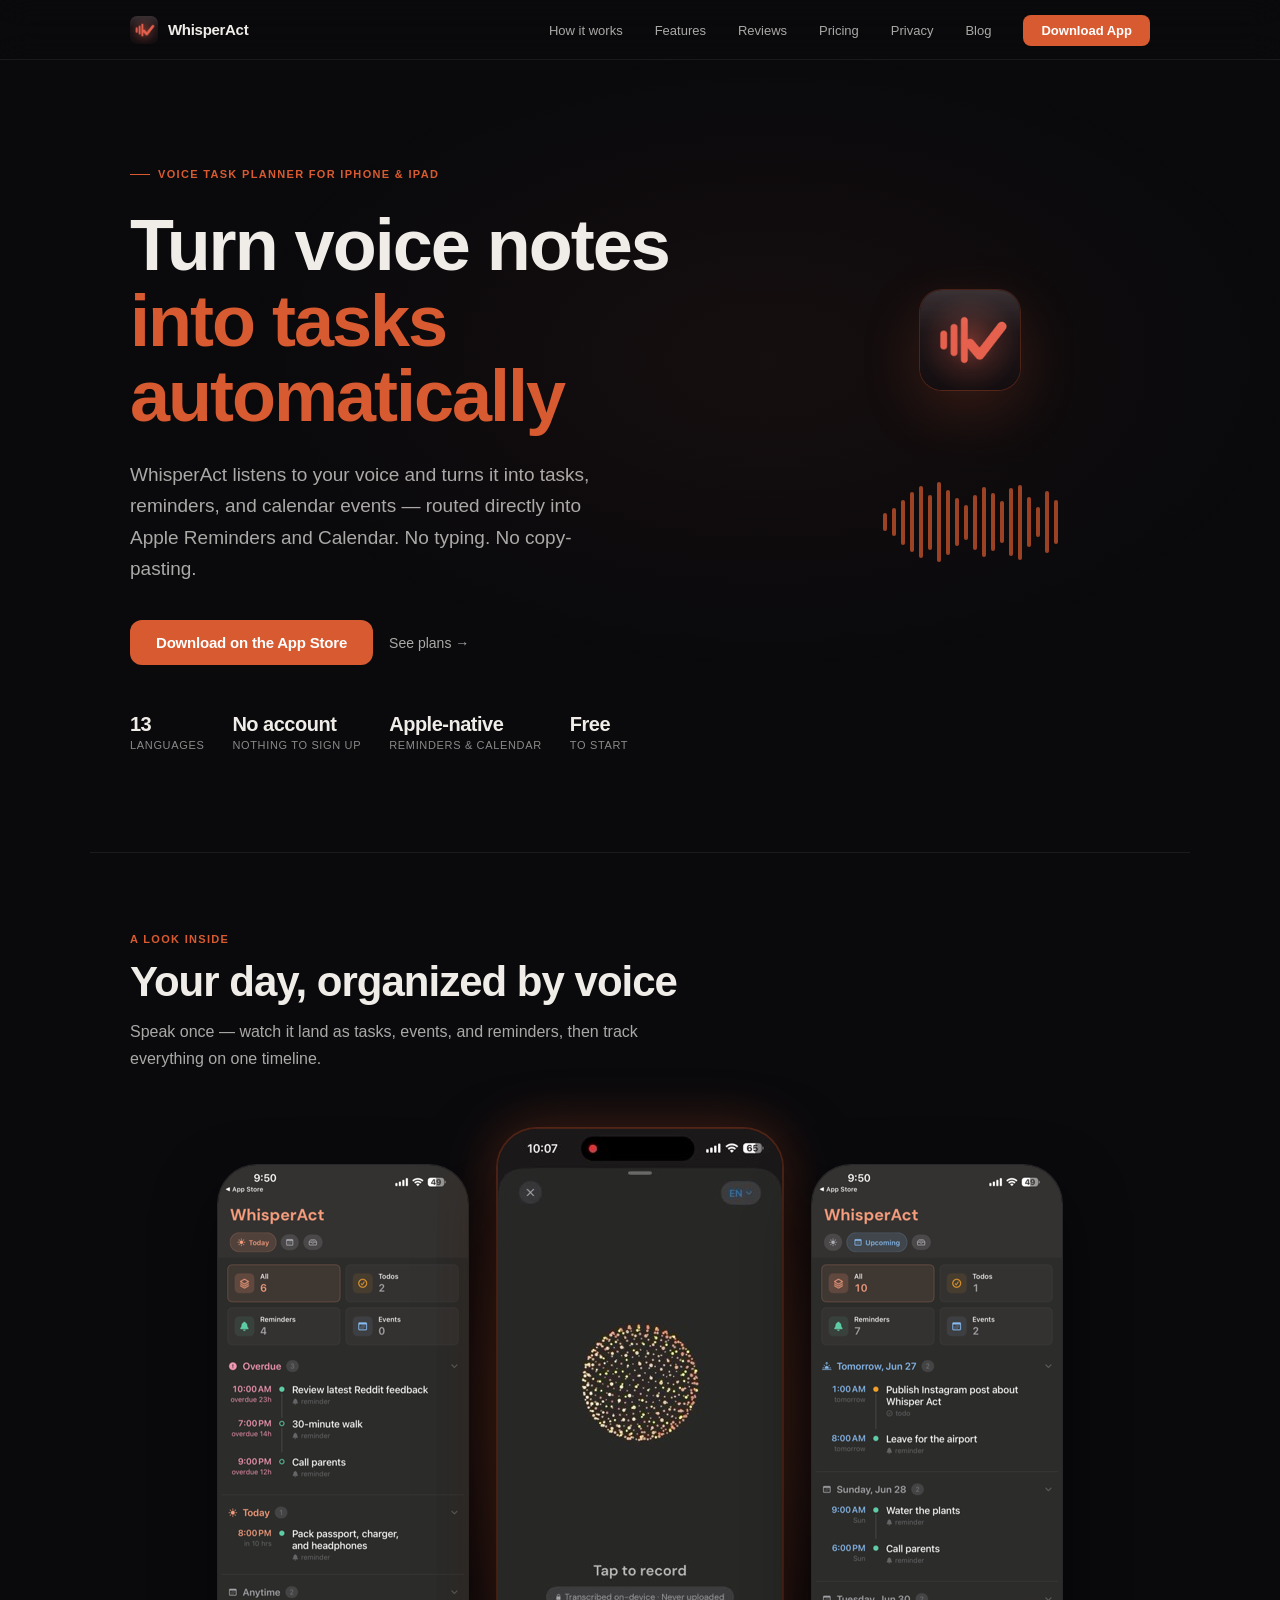
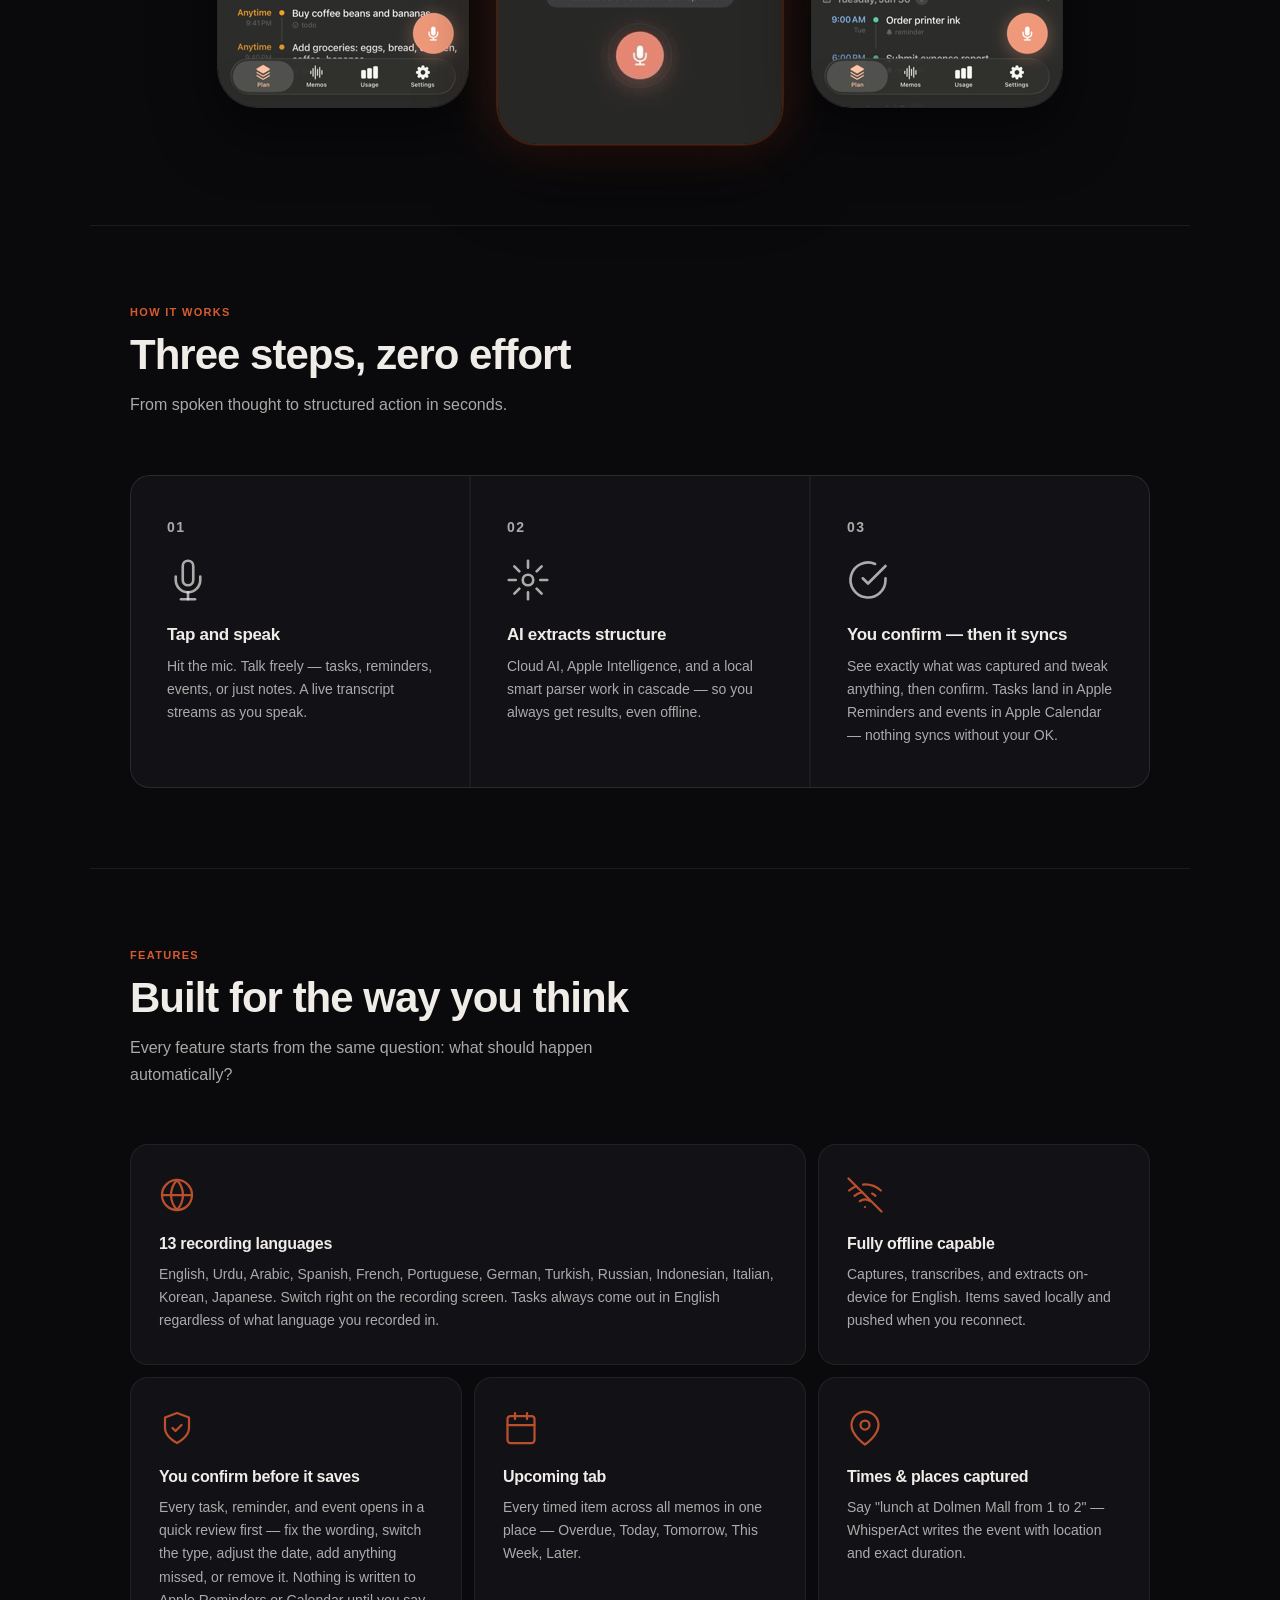
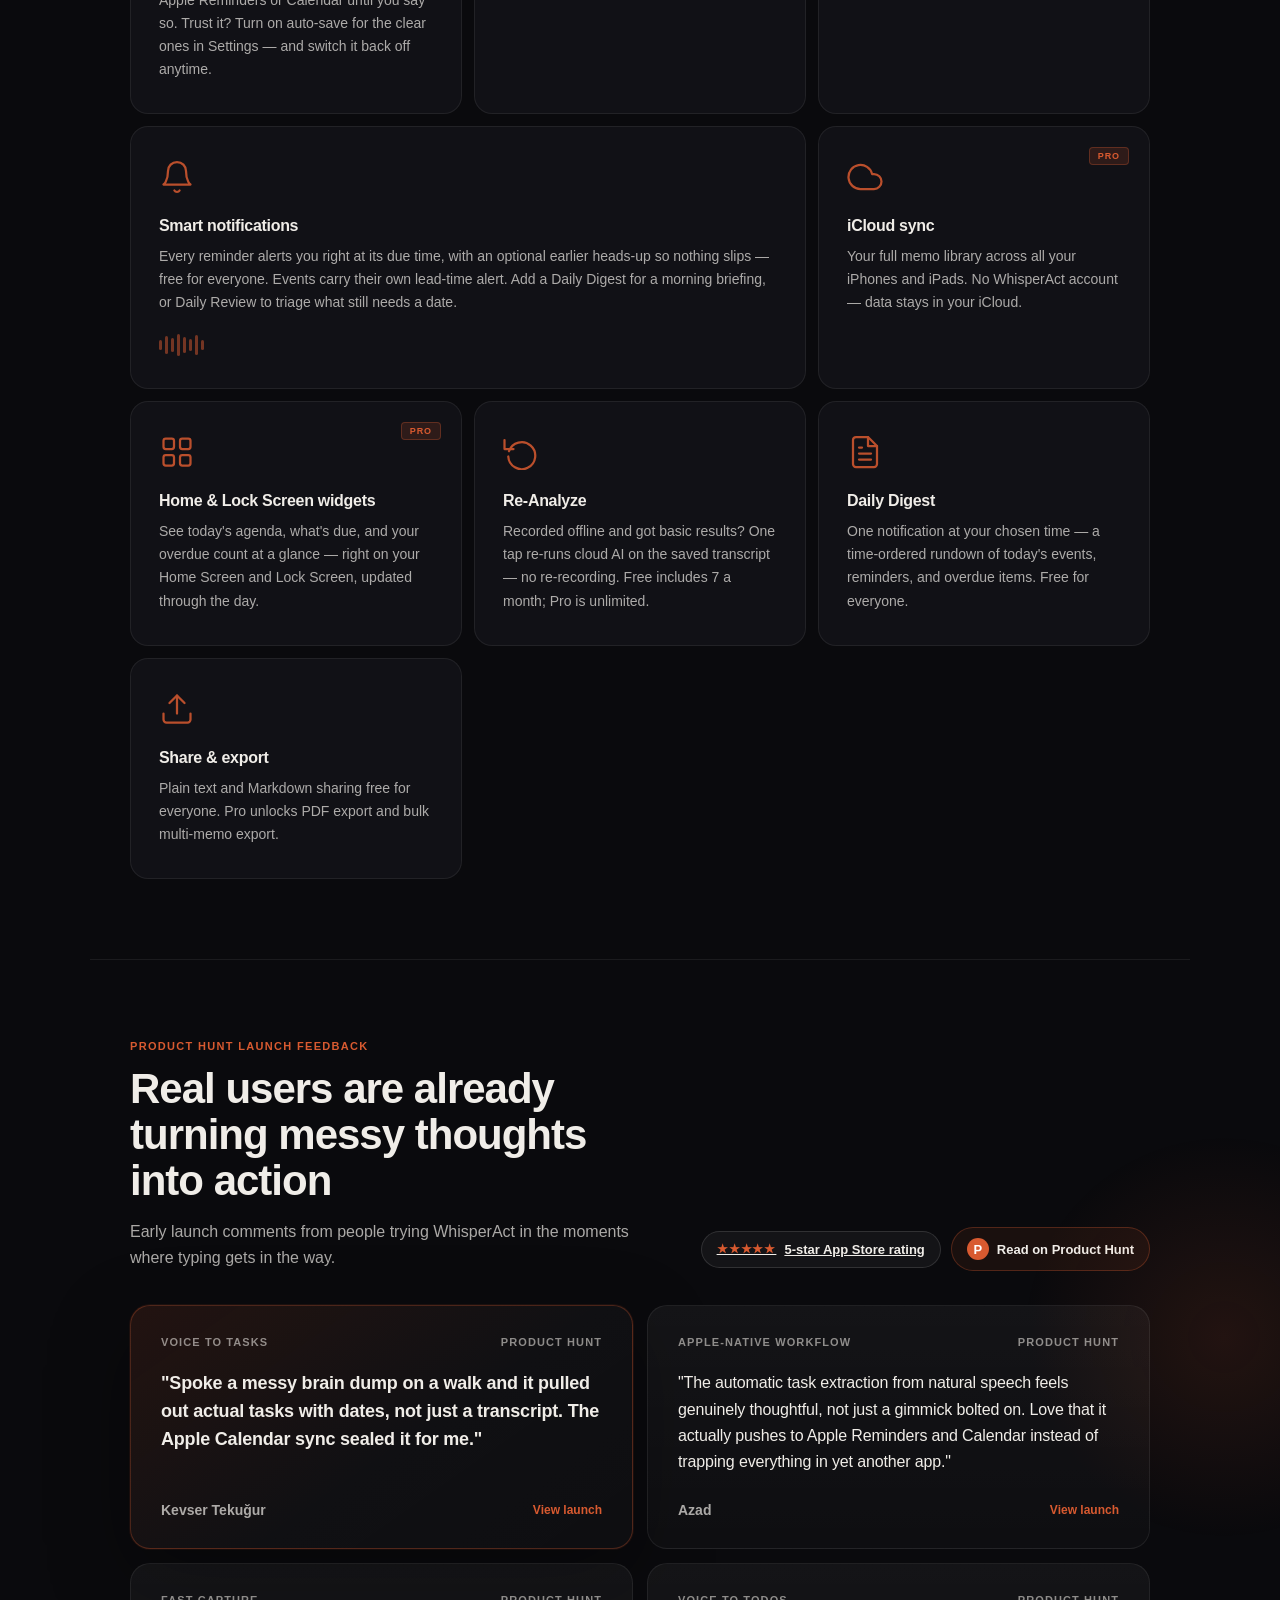
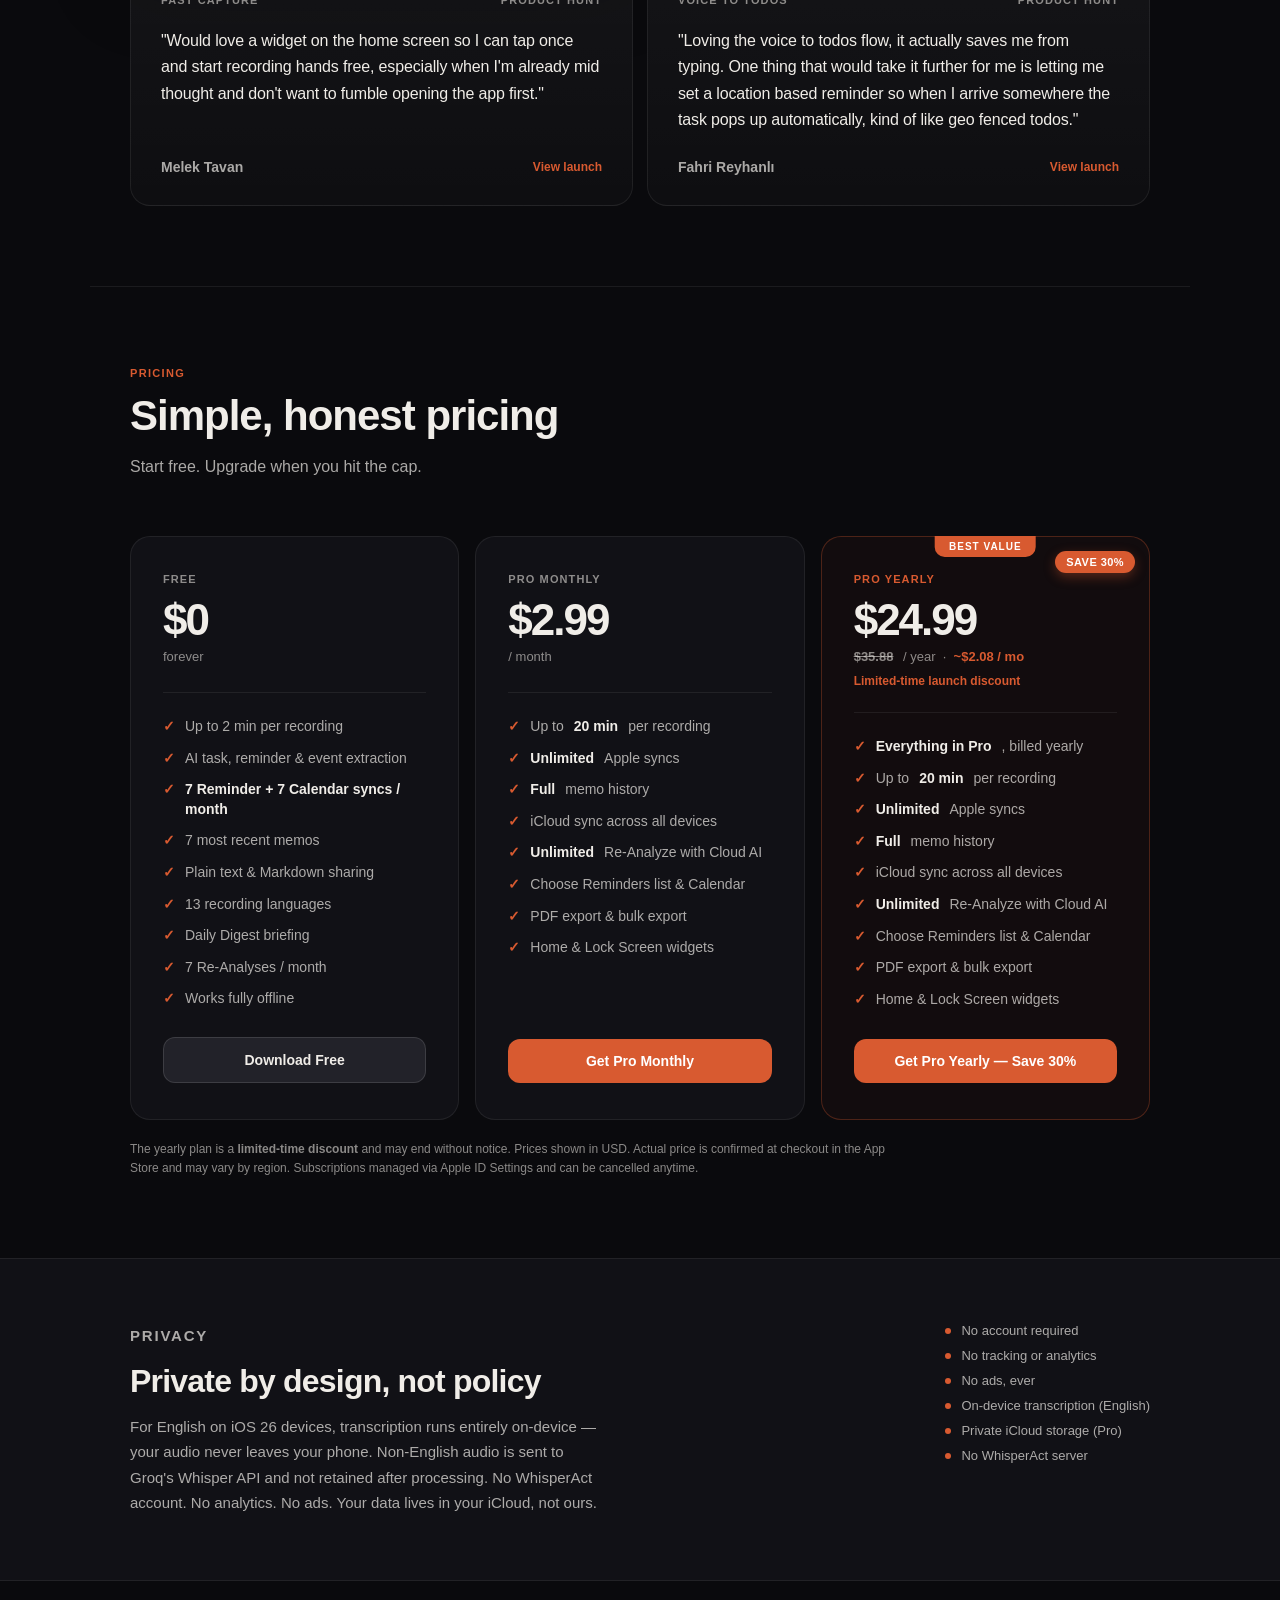
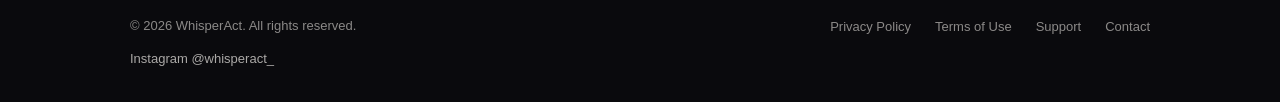
==== index.html @ 5f454214 "Reviews added" ====
<!DOCTYPE html>
<html lang="en">
<head>
  <meta charset="UTF-8" />
  <meta name="viewport" content="width=device-width, initial-scale=1.0" />

  <!-- SEO -->
  <title>WhisperAct — Voice Task Planner for iPhone &amp; iPad</title>
  <meta name="description" content="Turn voice notes into tasks, reminders, and calendar events on iPhone. WhisperAct syncs them to Apple Reminders and Calendar." />
  <meta name="keywords" content="voice to text, speech to text, voice notes, voice memo, dictation, transcribe audio, meeting notes, to do list, AI notes, voice recorder, voice reminder, task planner, Apple Reminders, Apple Calendar, iPhone voice productivity" />
  <link rel="canonical" href="https://whisperact.com/" />

  <!-- Icons / PWA -->
  <link rel="icon" href="/favicon.ico" sizes="any" />
  <link rel="icon" type="image/png" sizes="96x96" href="/favicon-96.png" />
  <link rel="icon" type="image/png" sizes="32x32" href="/favicon-32.png" />
  <link rel="apple-touch-icon" sizes="180x180" href="/apple-touch-icon.png" />
  <link rel="manifest" href="/site.webmanifest" />
  <meta name="theme-color" content="#0a0a0d" />

  <!-- Open Graph -->
  <meta property="og:type" content="website" />
  <meta property="og:site_name" content="WhisperAct" />
  <meta property="og:locale" content="en_US" />
  <meta property="og:url" content="https://whisperact.com/" />
  <meta property="og:title" content="WhisperAct — Voice Notes to Tasks" />
  <meta property="og:description" content="Turn voice notes into tasks, reminders, and calendar events on iPhone. WhisperAct syncs them to Apple Reminders and Calendar." />
  <meta property="og:image" content="https://whisperact.com/og.png" />
  <meta property="og:image:width" content="1200" />
  <meta property="og:image:height" content="630" />
  <meta property="og:image:alt" content="WhisperAct — Turn voice notes into tasks automatically with Apple Reminders and Calendar." />
  <meta name="twitter:card" content="summary_large_image" />
  <meta name="twitter:title" content="WhisperAct — Voice Notes to Tasks" />
  <meta name="twitter:description" content="Turn voice notes into tasks, reminders, and calendar events on iPhone. WhisperAct syncs them to Apple Reminders and Calendar." />
  <meta name="twitter:image" content="https://whisperact.com/og.png" />

  <!-- Structured data -->
  <script type="application/ld+json">
  {
    "@context": "https://schema.org",
    "@type": "SoftwareApplication",
    "name": "WhisperAct",
    "operatingSystem": "iOS 26",
    "applicationCategory": "ProductivityApplication",
    "url": "https://whisperact.com/",
    "downloadUrl": "https://apps.apple.com/app/id6776684339",
    "description": "Voice task planner for iPhone that turns voice notes into tasks, reminders, and calendar events and syncs them to Apple Reminders and Calendar.",
    "image": "https://whisperact.com/og.png",
    "screenshot": [
      "https://whisperact.com/screens/home.png",
      "https://whisperact.com/screens/upcoming.png",
      "https://whisperact.com/screens/record-poster.jpg"
    ],
    "inLanguage": ["en", "ur", "ar", "es", "fr", "pt", "de", "tr", "ru", "id", "it", "ko", "ja"],
    "offers": {
      "@type": "AggregateOffer",
      "priceCurrency": "USD",
      "lowPrice": "0",
      "highPrice": "24.99",
      "offerCount": "3"
    },
    "publisher": {
      "@type": "Organization",
      "name": "WhisperAct",
      "url": "https://whisperact.com/",
      "logo": "https://whisperact.com/icon.png"
    }
  }
  </script>

  <script type="application/ld+json">
  {
    "@context": "https://schema.org",
    "@type": "Organization",
    "name": "WhisperAct",
    "url": "https://whisperact.com/",
    "logo": "https://whisperact.com/icon.png",
    "sameAs": [
      "https://www.instagram.com/whisperact_/"
    ]
  }
  </script>

  <script type="application/ld+json">
  {
    "@context": "https://schema.org",
    "@type": "WebSite",
    "name": "WhisperAct",
    "url": "https://whisperact.com/",
    "publisher": {
      "@type": "Organization",
      "name": "WhisperAct"
    }
  }
  </script>

  <style>
    *, *::before, *::after { box-sizing: border-box; margin: 0; padding: 0; }

    :root {
      --coral:        #D85A30;
      --coral-dim:    rgba(216,90,48,0.15);
      --coral-border: rgba(216,90,48,0.30);
      --ink:          #0a0a0d;
      --ink-2:        #111116;
      --ink-3:        #18181f;
      --ink-4:        #222229;
      --line:         rgba(255,255,255,0.07);
      --line-2:       rgba(255,255,255,0.12);
      --text:         #f0ede8;
      --text-2:       rgba(240,237,232,0.70);
      --text-3:       rgba(240,237,232,0.56);
    }

    html { scroll-behavior: smooth; }

    body {
      font-family: -apple-system, BlinkMacSystemFont, "SF Pro Display", "SF Pro Text", "Segoe UI", sans-serif;
      background: var(--ink);
      color: var(--text);
      -webkit-font-smoothing: antialiased;
      overflow-x: hidden;
    }

    /* ─── NAV ──────────────────────────────────────────── */
    nav {
      position: sticky;
      top: 0;
      z-index: 100;
      height: 60px;
      background: rgba(10,10,13,0.80);
      backdrop-filter: blur(16px);
      -webkit-backdrop-filter: blur(16px);
      border-bottom: 1px solid var(--line);
    }

    /* Centers the header content on the same column as the page content (max 1100). */
    .nav-inner {
      max-width: 1100px;
      margin: 0 auto;
      width: 100%;
      height: 100%;
      display: flex;
      align-items: center;
      justify-content: space-between;
      padding: 0 40px;
    }

    /* Hamburger — hidden on desktop, shown ≤900px. */
    .nav-toggle {
      display: none;
      flex-direction: column;
      justify-content: center;
      gap: 5px;
      width: 44px;
      height: 44px;
      margin-right: -10px;
      background: none;
      border: 0;
      cursor: pointer;
    }
    .nav-toggle span {
      display: block;
      width: 22px;
      height: 2px;
      margin: 0 auto;
      border-radius: 2px;
      background: var(--coral);
      transition: transform 0.25s ease, opacity 0.2s ease;
    }
    .nav-toggle:focus-visible {
      outline: 2px solid var(--coral);
      outline-offset: 2px;
      border-radius: 8px;
    }

    .nav-brand {
      font-size: 15px;
      font-weight: 700;
      letter-spacing: -0.3px;
      color: var(--text);
      text-decoration: none;
      display: flex;
      align-items: center;
      gap: 10px;
    }

    .nav-brand img {
      width: 28px;
      height: 28px;
      border-radius: 7px;
    }

    .nav-links {
      display: flex;
      align-items: center;
      gap: 32px;
      list-style: none;
    }

    .nav-links a {
      font-size: 13px;
      font-weight: 500;
      color: var(--text-2);
      text-decoration: none;
      transition: color 0.15s;
    }

    .nav-links a:hover { color: var(--text); }

    .nav-cta {
      background: var(--coral) !important;
      color: #fff !important;
      padding: 8px 18px !important;
      border-radius: 8px !important;
      font-weight: 600 !important;
    }

    /* ─── HERO ─────────────────────────────────────────── */
    .hero {
      min-height: 88vh;
      display: flex;
      align-items: center;
      position: relative;
      overflow: hidden;
      padding: 80px 40px 80px;
      max-width: 1100px;
      margin: 0 auto;
    }

    .hero-bg {
      position: fixed;
      inset: 0;
      pointer-events: none;
      z-index: 0;
      background: radial-gradient(ellipse 60% 50% at 60% 40%, rgba(216,90,48,0.06) 0%, transparent 70%);
    }

    .hero-content {
      position: relative;
      z-index: 1;
      max-width: 600px;
    }

    .hero-eyebrow {
      display: inline-flex;
      align-items: center;
      gap: 8px;
      font-size: 11px;
      font-weight: 700;
      letter-spacing: 0.12em;
      text-transform: uppercase;
      color: var(--coral);
      margin-bottom: 28px;
    }

    .hero-eyebrow::before {
      content: '';
      display: block;
      width: 20px;
      height: 1px;
      background: var(--coral);
    }

    .hero h1 {
      font-size: clamp(40px, 6vw, 72px);
      font-weight: 800;
      line-height: 1.05;
      letter-spacing: -2px;
      margin-bottom: 24px;
      color: var(--text);
    }

    .hero h1 em {
      font-style: normal;
      color: var(--coral);
    }

    .hero-sub {
      font-size: clamp(16px, 2vw, 19px);
      line-height: 1.65;
      color: var(--text-2);
      max-width: 480px;
      margin-bottom: 36px;
    }

    .hero-actions {
      display: flex;
      align-items: center;
      gap: 16px;
      flex-wrap: wrap;
      margin-bottom: 48px;
    }

    .btn-dl {
      display: inline-flex;
      align-items: center;
      gap: 9px;
      background: var(--coral);
      color: #fff;
      font-size: 15px;
      font-weight: 600;
      padding: 14px 26px;
      border-radius: 12px;
      text-decoration: none;
      letter-spacing: -0.2px;
      transition: opacity 0.15s, transform 0.15s;
    }

    .btn-dl:hover { opacity: 0.88; transform: translateY(-1px); }

    .btn-ghost {
      font-size: 14px;
      font-weight: 500;
      color: var(--text-2);
      text-decoration: none;
      transition: color 0.15s;
    }

    .btn-ghost:hover { color: var(--text); }

    .hero-meta {
      display: flex;
      gap: 28px;
      flex-wrap: wrap;
    }

    .hero-meta-item {
      display: flex;
      flex-direction: column;
      gap: 3px;
    }

    .hero-meta-num {
      font-size: 20px;
      font-weight: 800;
      letter-spacing: -0.5px;
      color: var(--text);
      white-space: nowrap;
    }

    .hero-meta-label {
      font-size: 11px;
      font-weight: 500;
      letter-spacing: 0.06em;
      text-transform: uppercase;
      color: var(--text-3);
    }

    /* Waveform */
    .hero-visual {
      position: absolute;
      right: 0;
      top: 50%;
      transform: translateY(-50%);
      width: 440px;
      z-index: 1;
      pointer-events: none;
    }

    @media (max-width: 860px) { .hero-visual { display: none; } }

    .waveform-wrap {
      display: flex;
      align-items: center;
      justify-content: center;
      gap: 5px;
      height: 200px;
    }

    .wf-bar {
      width: 4px;
      border-radius: 3px;
      background: var(--coral);
      animation: wave 1.4s ease-in-out infinite;
      opacity: 0.7;
    }

    @keyframes wave {
      0%, 100% { transform: scaleY(0.25); opacity: 0.35; }
      50%       { transform: scaleY(1);    opacity: 0.85; }
    }

    @media (prefers-reduced-motion: reduce) {
      .wf-bar { animation: none; opacity: 0.4; transform: scaleY(0.5); }
    }

    /* App icon float */
    .hero-icon {
      width: 100px;
      height: 100px;
      border-radius: 22px;
      margin: 0 auto 32px;
      display: block;
      box-shadow: 0 0 0 1px rgba(216,90,48,0.25), 0 20px 60px rgba(216,90,48,0.20);
      animation: float 5s ease-in-out infinite;
    }

    @keyframes float {
      0%, 100% { transform: translateY(0); }
      50%       { transform: translateY(-8px); }
    }

    @media (prefers-reduced-motion: reduce) {
      .hero-icon { animation: none; }
    }

    /* ─── SECTION BASE ──────────────────────────────────── */
    .section-wrap {
      max-width: 1100px;
      margin: 0 auto;
      padding: 80px 40px;
    }

    .section-label {
      font-size: 11px;
      font-weight: 700;
      letter-spacing: 0.12em;
      text-transform: uppercase;
      color: var(--coral);
      margin-bottom: 14px;
    }

    .section-title {
      font-size: clamp(26px, 4vw, 42px);
      font-weight: 800;
      letter-spacing: -1px;
      line-height: 1.1;
      margin-bottom: 14px;
    }

    .section-sub {
      font-size: 16px;
      color: var(--text-2);
      line-height: 1.65;
      max-width: 520px;
      margin-bottom: 56px;
    }

    /* ─── DIVIDER ───────────────────────────────────────── */
    .divider {
      height: 1px;
      background: var(--line);
      max-width: 1100px;
      margin: 0 auto;
    }

    /* ─── SCREENS SHOWCASE ──────────────────────────────── */
    .screens-row {
      display: flex;
      justify-content: center;
      align-items: center;
      gap: 28px;
      position: relative;
    }
    .screens-row::before {
      content: "";
      position: absolute;
      inset: -12% -8%;
      background: radial-gradient(ellipse 52% 46% at 50% 46%, rgba(216,90,48,0.12) 0%, transparent 70%);
      pointer-events: none;
      z-index: 0;
    }
    .phone {
      position: relative;
      z-index: 1;
      width: clamp(186px, 22vw, 252px);
      margin: 0;
      border-radius: 40px;
      overflow: hidden;
      border: 1px solid var(--line-2);
      background: var(--ink);
      box-shadow: 0 24px 60px rgba(0,0,0,0.55);
    }
    .phone img, .phone video {
      display: block;
      width: 100%;
      height: auto;
    }
    .phone--feature {
      width: clamp(208px, 25vw, 286px);
      border-color: var(--coral-border);
      box-shadow: 0 28px 72px rgba(0,0,0,0.6), 0 0 0 1px var(--coral-border), 0 0 54px rgba(216,90,48,0.34);
    }
    @media (max-width: 760px) {
      .screens-row { flex-direction: column; gap: 36px; }
      .phone, .phone--feature { width: min(74vw, 300px); }
    }

    /* ─── HOW IT WORKS — 3 steps ──────────────────────── */
    .steps {
      display: grid;
      grid-template-columns: repeat(3, 1fr);
      gap: 2px;
      background: var(--line);
      border: 1px solid var(--line);
      border-radius: 20px;
      overflow: hidden;
    }

    .step {
      background: var(--ink-2);
      padding: 40px 36px;
      transition: background 0.2s;
    }

    .step:hover { background: var(--ink-3); }

    .step-num {
      font-size: 11px;
      font-weight: 700;
      letter-spacing: 0.1em;
      color: var(--coral);
      margin-bottom: 20px;
    }

    .step-icon {
      width: 42px;
      height: 42px;
      margin-bottom: 20px;
      color: var(--text-2);
    }

    .step h3 {
      font-size: 17px;
      font-weight: 700;
      letter-spacing: -0.3px;
      margin-bottom: 10px;
    }

    .step p {
      font-size: 14px;
      color: var(--text-2);
      line-height: 1.65;
    }

    /* ─── BENTO FEATURES ────────────────────────────────── */
    .bento {
      display: grid;
      grid-template-columns: repeat(3, 1fr);
      grid-template-rows: auto;
      gap: 12px;
    }

    .bento-card {
      position: relative;
      background: var(--ink-2);
      border: 1px solid var(--line);
      border-radius: 18px;
      padding: 32px 28px;
      transition: border-color 0.2s, background 0.2s, transform 0.2s;
      opacity: 0;
      transform: translateY(16px);
    }

    .bento-card.visible {
      opacity: 1;
      transform: translateY(0);
      transition: opacity 0.5s ease, transform 0.5s ease, border-color 0.2s, background 0.2s;
    }

    .bento-card:hover {
      border-color: var(--line-2);
      background: var(--ink-3);
      transform: translateY(-2px) !important;
    }

    .bento-card.span-2 { grid-column: span 2; }
    .bento-card.span-full { grid-column: 1 / -1; }

    .bento-icon {
      width: 36px;
      height: 36px;
      margin-bottom: 18px;
      color: var(--coral);
      opacity: 0.85;
    }

    .bento-badge {
      position: absolute;
      top: 20px;
      right: 20px;
      display: inline-block;
      font-size: 9px;
      font-weight: 700;
      letter-spacing: 0.1em;
      text-transform: uppercase;
      color: var(--coral);
      background: var(--coral-dim);
      border: 1px solid var(--coral-border);
      border-radius: 4px;
      padding: 3px 8px;
    }

    .bento-card h3 {
      font-size: 16px;
      font-weight: 700;
      letter-spacing: -0.3px;
      margin-bottom: 10px;
    }

    .bento-card p {
      font-size: 14px;
      color: var(--text-2);
      line-height: 1.65;
    }

    /* Inline waveform accent inside feature card */
    .mini-wave {
      display: flex;
      align-items: center;
      gap: 3px;
      margin-top: 20px;
    }

    .mini-bar {
      width: 3px;
      border-radius: 2px;
      background: var(--coral);
      opacity: 0.5;
    }

    /* ─── PRODUCT HUNT REVIEWS ─────────────────────────── */
    .reviews-section {
      position: relative;
      overflow: hidden;
    }

    .reviews-section::before {
      content: "";
      position: absolute;
      inset: 18% -12% auto auto;
      width: 420px;
      height: 420px;
      border-radius: 50%;
      background: radial-gradient(circle, rgba(216,90,48,0.12) 0%, transparent 68%);
      pointer-events: none;
    }

    .reviews-head {
      display: grid;
      grid-template-columns: minmax(0, 1fr) auto;
      gap: 32px;
      align-items: end;
      margin-bottom: 34px;
    }

    .reviews-head .section-sub {
      margin-bottom: 0;
    }

    .ph-link {
      display: inline-flex;
      align-items: center;
      gap: 8px;
      color: var(--text);
      background: rgba(216,90,48,0.08);
      border: 1px solid var(--coral-border);
      border-radius: 999px;
      padding: 10px 15px;
      font-size: 13px;
      font-weight: 700;
      text-decoration: none;
      white-space: nowrap;
      transition: background 0.15s, border-color 0.15s, transform 0.15s;
    }

    .ph-link:hover {
      background: rgba(216,90,48,0.14);
      border-color: rgba(216,90,48,0.48);
      transform: translateY(-1px);
    }

    .ph-mark {
      display: inline-grid;
      place-items: center;
      width: 22px;
      height: 22px;
      border-radius: 50%;
      background: var(--coral);
      color: #fff;
      font-size: 13px;
      font-weight: 800;
      line-height: 1;
    }

    .review-proof {
      display: flex;
      align-items: center;
      justify-content: flex-end;
      gap: 10px;
      flex-wrap: wrap;
    }

    .rating-pill {
      display: inline-flex;
      align-items: center;
      gap: 8px;
      color: var(--text);
      background: rgba(255,255,255,0.045);
      border: 1px solid var(--line-2);
      border-radius: 999px;
      padding: 10px 15px;
      font-size: 13px;
      font-weight: 700;
      white-space: nowrap;
    }

    .rating-stars {
      color: var(--coral);
      letter-spacing: 0.08em;
      font-size: 12px;
      line-height: 1;
    }

    .reviews-grid {
      display: grid;
      grid-template-columns: repeat(2, minmax(0, 1fr));
      gap: 14px;
      align-items: start;
    }

    .review-card {
      position: relative;
      display: flex;
      flex-direction: column;
      min-height: 100%;
      padding: 30px;
      border: 1px solid var(--line);
      border-radius: 20px;
      background: linear-gradient(180deg, rgba(255,255,255,0.045), rgba(255,255,255,0.018));
      text-decoration: none;
      color: var(--text);
      transition: border-color 0.18s, background 0.18s, transform 0.18s;
    }

    .review-card:hover {
      border-color: var(--line-2);
      background: linear-gradient(180deg, rgba(255,255,255,0.065), rgba(255,255,255,0.024));
      transform: translateY(-2px);
    }

    .review-card.featured {
      border-color: var(--coral-border);
      background: linear-gradient(145deg, rgba(216,90,48,0.12), rgba(255,255,255,0.028) 56%, rgba(255,255,255,0.018));
      box-shadow: 0 28px 80px rgba(0,0,0,0.34), 0 0 0 1px rgba(216,90,48,0.10);
    }

    .review-kicker {
      display: flex;
      align-items: center;
      justify-content: space-between;
      gap: 14px;
      margin-bottom: 22px;
      color: var(--text-3);
      font-size: 11px;
      font-weight: 700;
      letter-spacing: 0.1em;
      text-transform: uppercase;
    }

    .review-quote {
      font-size: 16px;
      line-height: 1.65;
      color: var(--text);
      letter-spacing: -0.15px;
    }

    .review-card.featured .review-quote {
      font-size: 18px;
      line-height: 1.55;
      letter-spacing: -0.2px;
      font-weight: 700;
    }

    .review-author {
      display: flex;
      align-items: center;
      justify-content: space-between;
      gap: 16px;
      margin-top: auto;
      padding-top: 26px;
      color: var(--text-2);
      font-size: 14px;
      font-weight: 700;
    }

    .review-source {
      color: var(--coral);
      font-size: 12px;
      font-weight: 700;
      white-space: nowrap;
    }

    /* ─── PRICING ───────────────────────────────────────── */
    .pricing-grid {
      display: grid;
      grid-template-columns: 1fr 1fr 1fr;
      gap: 16px;
      max-width: 1080px;
    }

    /* Annual discount accents */
    .price-was {
      text-decoration: line-through;
      color: var(--text-3);
      margin-right: 6px;
      font-weight: 600;
    }
    .plan-save { color: var(--coral); font-weight: 700; }

    /* Top-right discount badge */
    .save-corner {
      position: absolute;
      top: 14px;
      right: 14px;
      background: var(--coral);
      color: #fff;
      font-size: 11px;
      font-weight: 800;
      letter-spacing: 0.04em;
      padding: 5px 11px;
      border-radius: 999px;
      box-shadow: 0 4px 12px rgba(216,90,48,0.35);
    }
    .limited-note {
      font-size: 12px;
      font-weight: 600;
      color: var(--coral);
      margin-top: -18px;
      margin-bottom: 24px;
    }

    .pricing-card {
      background: var(--ink-2);
      border: 1px solid var(--line);
      border-radius: 20px;
      padding: 36px 32px;
      display: flex;
      flex-direction: column;
    }

    .pricing-card.pro-card {
      border-color: var(--coral-border);
      background: rgba(216,90,48,0.04);
      position: relative;
    }

    .pro-pill {
      position: absolute;
      top: -1px;
      left: 50%;
      transform: translateX(-50%);
      background: var(--coral);
      color: #fff;
      font-size: 10px;
      font-weight: 700;
      letter-spacing: 0.1em;
      text-transform: uppercase;
      padding: 5px 14px;
      border-radius: 0 0 10px 10px;
    }

    .plan-tier {
      font-size: 11px;
      font-weight: 700;
      letter-spacing: 0.1em;
      text-transform: uppercase;
      color: var(--text-3);
      margin-bottom: 10px;
    }

    .pro-card .plan-tier { color: var(--coral); }

    .plan-price {
      font-size: 44px;
      font-weight: 800;
      letter-spacing: -2px;
      margin-bottom: 4px;
    }

    .plan-billing {
      font-size: 13px;
      color: var(--text-3);
      margin-bottom: 28px;
    }

    .plan-divider {
      height: 1px;
      background: var(--line);
      margin-bottom: 24px;
    }

    .plan-features {
      list-style: none;
      display: flex;
      flex-direction: column;
      gap: 12px;
      margin-bottom: 28px;
    }

    .plan-features li {
      font-size: 14px;
      color: var(--text-2);
      display: flex;
      gap: 10px;
      line-height: 1.4;
    }

    .plan-features li .ck {
      color: var(--coral);
      font-weight: 700;
      flex-shrink: 0;
    }

    .plan-features li strong {
      color: var(--text);
      font-weight: 600;
    }

    .feature-emphasis {
      color: var(--text);
      font-weight: 700;
    }

    .btn-plan {
      display: block;
      margin-top: auto;
      text-align: center;
      padding: 14px;
      border-radius: 12px;
      font-size: 14px;
      font-weight: 600;
      text-decoration: none;
      transition: opacity 0.15s, transform 0.15s;
    }

    .btn-plan:hover { opacity: 0.85; transform: translateY(-1px); }

    .btn-plan-free {
      background: var(--ink-4);
      border: 1px solid var(--line-2);
      color: var(--text);
    }

    .btn-plan-pro {
      background: var(--coral);
      color: #fff;
    }

    .pricing-note {
      font-size: 12px;
      color: var(--text-3);
      margin-top: 20px;
      line-height: 1.6;
      max-width: 780px;
    }

    /* ─── PRIVACY STRIP ─────────────────────────────────── */
    .privacy-strip {
      background: var(--ink-2);
      border-top: 1px solid var(--line);
      border-bottom: 1px solid var(--line);
    }

    .privacy-inner {
      max-width: 1100px;
      margin: 0 auto;
      padding: 64px 40px;
      display: flex;
      align-items: flex-start;
      gap: 60px;
    }

    .privacy-copy { flex: 1; }

    .privacy-copy h2 {
      font-size: clamp(22px, 3vw, 32px);
      font-weight: 800;
      letter-spacing: -0.8px;
      margin-bottom: 14px;
    }

    .privacy-copy p {
      font-size: 15px;
      color: var(--text-2);
      line-height: 1.7;
      max-width: 480px;
    }

    .privacy-pills {
      display: flex;
      flex-direction: column;
      gap: 10px;
      flex-shrink: 0;
    }

    .privacy-pill {
      display: flex;
      align-items: center;
      gap: 10px;
      font-size: 13px;
      color: var(--text-2);
      font-weight: 500;
    }

    .privacy-pill::before {
      content: '';
      width: 6px;
      height: 6px;
      border-radius: 50%;
      background: var(--coral);
      flex-shrink: 0;
    }

    /* ─── FOOTER ────────────────────────────────────────── */
    footer {
      max-width: 1100px;
      margin: 0 auto;
      padding: 36px 40px;
      display: flex;
      align-items: center;
      justify-content: space-between;
      flex-wrap: wrap;
      gap: 16px;
    }

    .footer-copy {
      font-size: 13px;
      color: var(--text-3);
    }

    .footer-links {
      display: flex;
      gap: 24px;
      list-style: none;
      flex-wrap: wrap;
    }

    .footer-links a {
      font-size: 13px;
      color: var(--text-3);
      text-decoration: none;
      transition: color 0.15s;
    }

    .footer-links a:hover { color: var(--coral); }

    .footer-social {
      width: 100%;
      font-size: 13px;
      color: var(--text-3);
    }

    .footer-social a {
      color: var(--text-2);
      text-decoration: none;
      transition: color 0.15s;
    }

    .footer-social a:hover { color: var(--coral); }

    /* ─── RESPONSIVE ────────────────────────────────────── */
    /* Mobile + tablet nav: hamburger reveals the links as a full-width dropdown panel. */
    @media (max-width: 900px) {
      .nav-toggle { display: flex; }
      .nav-links {
        display: none;
        position: absolute;
        top: 60px;
        left: 0;
        right: 0;
        flex-direction: column;
        align-items: stretch;
        gap: 4px;
        padding: 12px 20px 18px;
        background: rgba(10,10,13,0.92);
        backdrop-filter: blur(16px);
        -webkit-backdrop-filter: blur(16px);
        border-bottom: 1px solid var(--line);
      }
      nav.open .nav-links { display: flex; }
      .nav-links li { width: 100%; }
      .nav-links a {
        display: block;
        padding: 12px 4px;
        font-size: 15px;
      }
      .nav-cta {
        text-align: center;
        margin-top: 6px;
        padding: 12px 18px !important;
      }
      /* Hamburger → X when open. */
      nav.open .nav-toggle span:nth-child(1) { transform: translateY(7px) rotate(45deg); }
      nav.open .nav-toggle span:nth-child(2) { opacity: 0; }
      nav.open .nav-toggle span:nth-child(3) { transform: translateY(-7px) rotate(-45deg); }
    }

    @media (max-width: 860px) {
      .nav-inner { padding: 0 20px; }
      .hero { padding: 60px 20px; min-height: auto; }
      .section-wrap { padding: 60px 20px; }
      .steps { grid-template-columns: 1fr; }
      .bento { grid-template-columns: 1fr; }
      .bento-card.span-2 { grid-column: span 1; }
      .reviews-head { grid-template-columns: 1fr; align-items: start; }
      .review-proof { justify-content: flex-start; }
      .reviews-grid { grid-template-columns: 1fr; }
      .review-card { padding: 24px; }
      .pricing-grid { grid-template-columns: 1fr; }
      .privacy-inner { flex-direction: column; gap: 32px; padding: 48px 20px; }
      footer { padding: 32px 20px; }
    }
  </style>
</head>
<body>

<div class="hero-bg" aria-hidden="true"></div>

<!-- NAV -->
<nav aria-label="Main navigation">
  <div class="nav-inner">
    <a href="/" class="nav-brand">
      <img src="/icon-128.png" width="28" height="28" alt="WhisperAct icon" />
      WhisperAct
    </a>
    <button class="nav-toggle" type="button" aria-label="Menu" aria-expanded="false" aria-controls="navMenu">
      <span></span><span></span><span></span>
    </button>
    <ul class="nav-links" id="navMenu">
      <li><a href="#how">How it works</a></li>
      <li><a href="#features">Features</a></li>
      <li><a href="#reviews">Reviews</a></li>
      <li><a href="#pricing">Pricing</a></li>
      <li><a href="/privacy">Privacy</a></li>
      <li><a href="/blog">Blog</a></li>
      <li>
        <a href="https://apps.apple.com/us/app/whisperact-voice-task-planner/id6776684339"
     target="_blank"
     rel="noopener"
     class="nav-cta">
     Download App
  </a>
      </li>
    </ul>
  </div>
</nav>

<main>

  <!-- HERO -->
  <section class="hero" aria-labelledby="hero-heading">
    <div class="hero-content">
      <p class="hero-eyebrow">Voice Task Planner for iPhone &amp; iPad</p>
      <h1 id="hero-heading">Turn voice notes<br><em>into tasks automatically</em></h1>
      <p class="hero-sub">WhisperAct listens to your voice and turns it into tasks, reminders, and calendar events — routed directly into Apple Reminders and Calendar. No typing. No copy-pasting.</p>
      <div class="hero-actions">
      <a href="https://apps.apple.com/us/app/whisperact-voice-task-planner/id6776684339"
   target="_blank"
   rel="noopener"
   class="btn-dl">
   Download on the App Store
</a>
        <a href="#pricing" class="btn-ghost">See plans →</a>
      </div>
      <div class="hero-meta">
        <div class="hero-meta-item">
          <span class="hero-meta-num">13</span>
          <span class="hero-meta-label">Languages</span>
        </div>
        <div class="hero-meta-item">
          <span class="hero-meta-num">No account</span>
          <span class="hero-meta-label">Nothing to sign up</span>
        </div>
        <div class="hero-meta-item">
          <span class="hero-meta-num">Apple-native</span>
          <span class="hero-meta-label">Reminders &amp; Calendar</span>
        </div>
        <div class="hero-meta-item">
          <span class="hero-meta-num">Free</span>
          <span class="hero-meta-label">To start</span>
        </div>
      </div>
    </div>

    <!-- Waveform visual -->
    <div class="hero-visual" aria-hidden="true">
      <img src="/icon-128.png" class="hero-icon" width="100" height="100" alt="WhisperAct app icon" />
      <div class="waveform-wrap" id="waveform"></div>
    </div>
  </section>

  <div class="divider"></div>

  <!-- SCREENS SHOWCASE -->
  <section id="screens" aria-labelledby="screens-heading">
    <div class="section-wrap">
      <p class="section-label">A look inside</p>
      <h2 class="section-title" id="screens-heading">Your day, organized by voice</h2>
      <p class="section-sub">Speak once — watch it land as tasks, events, and reminders, then track everything on one timeline.</p>

      <div class="screens-row">
        <figure class="phone">
          <img src="/screens/home-250.png" srcset="/screens/home-250.png 250w, /screens/home.png 498w" sizes="(max-width: 760px) min(74vw, 300px), 250px" alt="WhisperAct Plan tab (Today) — overdue and due-today reminders on a timeline" loading="lazy" width="250" height="542" />
        </figure>
        <figure class="phone phone--feature">
          <video class="js-lazy-video" muted loop playsinline preload="none" poster="/screens/record-poster-284.jpg" width="284" height="615" aria-label="Recording a voice memo in WhisperAct">
            <source data-src="/screens/record.mp4" type="video/mp4" />
          </video>
        </figure>
        <figure class="phone">
          <img src="/screens/upcoming-250.png" srcset="/screens/upcoming-250.png 250w, /screens/upcoming.png 498w" sizes="(max-width: 760px) min(74vw, 300px), 250px" alt="WhisperAct Plan tab (Upcoming) — scheduled reminders and events grouped by day" loading="lazy" width="250" height="542" />
        </figure>
      </div>
    </div>
  </section>

  <div class="divider"></div>

  <!-- HOW IT WORKS -->
  <section id="how" aria-labelledby="how-heading">
    <div class="section-wrap">
      <p class="section-label">How it works</p>
      <h2 class="section-title" id="how-heading">Three steps, zero effort</h2>
      <p class="section-sub">From spoken thought to structured action in seconds.</p>

      <div class="steps">
        <div class="step">
          <p class="step-num">01</p>
          <svg class="step-icon" viewBox="0 0 24 24" fill="none" stroke="currentColor" stroke-width="1.5" stroke-linecap="round" stroke-linejoin="round" aria-hidden="true"><path d="M12 1a3 3 0 0 0-3 3v8a3 3 0 0 0 6 0V4a3 3 0 0 0-3-3z"/><path d="M19 10v2a7 7 0 0 1-14 0v-2"/><line x1="12" y1="19" x2="12" y2="23"/><line x1="8" y1="23" x2="16" y2="23"/></svg>
          <h3>Tap and speak</h3>
          <p>Hit the mic. Talk freely — tasks, reminders, events, or just notes. A live transcript streams as you speak.</p>
        </div>
        <div class="step">
          <p class="step-num">02</p>
          <svg class="step-icon" viewBox="0 0 24 24" fill="none" stroke="currentColor" stroke-width="1.5" stroke-linecap="round" stroke-linejoin="round" aria-hidden="true"><circle cx="12" cy="12" r="3"/><path d="M12 1v4M12 19v4M4.22 4.22l2.83 2.83M16.95 16.95l2.83 2.83M1 12h4M19 12h4M4.22 19.78l2.83-2.83M16.95 7.05l2.83-2.83"/></svg>
          <h3>AI extracts structure</h3>
          <p>Cloud AI, Apple Intelligence, and a local smart parser work in cascade — so you always get results, even offline.</p>
        </div>
        <div class="step">
          <p class="step-num">03</p>
          <svg class="step-icon" viewBox="0 0 24 24" fill="none" stroke="currentColor" stroke-width="1.5" stroke-linecap="round" stroke-linejoin="round" aria-hidden="true"><path d="M22 11.08V12a10 10 0 1 1-5.93-9.14"/><polyline points="22 4 12 14.01 9 11.01"/></svg>
          <h3>You confirm — then it syncs</h3>
          <p>See exactly what was captured and tweak anything, then confirm. Tasks land in Apple Reminders and events in Apple Calendar — nothing syncs without your OK.</p>
        </div>
      </div>
    </div>
  </section>

  <div class="divider"></div>

  <!-- FEATURES BENTO -->
  <section id="features" aria-labelledby="features-heading">
    <div class="section-wrap">
      <p class="section-label">Features</p>
      <h2 class="section-title" id="features-heading">Built for the way you think</h2>
      <p class="section-sub">Every feature starts from the same question: what should happen automatically?</p>

      <div class="bento">

        <!-- Big card: languages -->
        <div class="bento-card span-2">
          <svg class="bento-icon" viewBox="0 0 24 24" fill="none" stroke="currentColor" stroke-width="1.5" stroke-linecap="round" stroke-linejoin="round" aria-hidden="true"><circle cx="12" cy="12" r="10"/><line x1="2" y1="12" x2="22" y2="12"/><path d="M12 2a15.3 15.3 0 0 1 4 10 15.3 15.3 0 0 1-4 10 15.3 15.3 0 0 1-4-10 15.3 15.3 0 0 1 4-10z"/></svg>
          <h3>13 recording languages</h3>
          <p>English, Urdu, Arabic, Spanish, French, Portuguese, German, Turkish, Russian, Indonesian, Italian, Korean, Japanese. Switch right on the recording screen. Tasks always come out in English regardless of what language you recorded in.</p>
        </div>

        <!-- Card: offline -->
        <div class="bento-card">
          <svg class="bento-icon" viewBox="0 0 24 24" fill="none" stroke="currentColor" stroke-width="1.5" stroke-linecap="round" stroke-linejoin="round" aria-hidden="true"><line x1="1" y1="1" x2="23" y2="23"/><path d="M16.72 11.06A10.94 10.94 0 0 1 19 12.55"/><path d="M5 12.55a10.94 10.94 0 0 1 5.17-2.39"/><path d="M10.71 5.05A16 16 0 0 1 22.56 9"/><path d="M1.42 9a15.91 15.91 0 0 1 4.7-2.88"/><path d="M8.53 16.11a6 6 0 0 1 6.95 0"/><line x1="12" y1="20" x2="12.01" y2="20"/></svg>
          <h3>Fully offline capable</h3>
          <p>Captures, transcribes, and extracts on-device for English. Items saved locally and pushed when you reconnect.</p>
        </div>

        <!-- Card: review / you're in control -->
        <div class="bento-card">
          <svg class="bento-icon" viewBox="0 0 24 24" fill="none" stroke="currentColor" stroke-width="1.5" stroke-linecap="round" stroke-linejoin="round" aria-hidden="true"><path d="M12 22s8-4 8-10V5l-8-3-8 3v7c0 6 8 10 8 10z"/><polyline points="9 12 11 14 15 10"/></svg>
          <h3>You confirm before it saves</h3>
          <p>Every task, reminder, and event opens in a quick review first — fix the wording, switch the type, adjust the date, add anything missed, or remove it. Nothing is written to Apple Reminders or Calendar until you say so. Trust it? Turn on auto-save for the clear ones in Settings — and switch it back off anytime.</p>
        </div>

        <!-- Card: Upcoming tab -->
        <div class="bento-card">
          <svg class="bento-icon" viewBox="0 0 24 24" fill="none" stroke="currentColor" stroke-width="1.5" stroke-linecap="round" stroke-linejoin="round" aria-hidden="true"><rect x="3" y="4" width="18" height="18" rx="2" ry="2"/><line x1="16" y1="2" x2="16" y2="6"/><line x1="8" y1="2" x2="8" y2="6"/><line x1="3" y1="10" x2="21" y2="10"/></svg>
          <h3>Upcoming tab</h3>
          <p>Every timed item across all memos in one place — Overdue, Today, Tomorrow, This Week, Later.</p>
        </div>

        <!-- Card: locations & duration -->
        <div class="bento-card">
          <svg class="bento-icon" viewBox="0 0 24 24" fill="none" stroke="currentColor" stroke-width="1.5" stroke-linecap="round" stroke-linejoin="round" aria-hidden="true"><path d="M21 10c0 7-9 13-9 13s-9-6-9-13a9 9 0 0 1 18 0z"/><circle cx="12" cy="10" r="3"/></svg>
          <h3>Times &amp; places captured</h3>
          <p>Say "lunch at Dolmen Mall from 1 to 2" — WhisperAct writes the event with location and exact duration.</p>
        </div>

        <!-- Big card: notification -->
        <div class="bento-card span-2">
          <svg class="bento-icon" viewBox="0 0 24 24" fill="none" stroke="currentColor" stroke-width="1.5" stroke-linecap="round" stroke-linejoin="round" aria-hidden="true"><path d="M18 8A6 6 0 0 0 6 8c0 7-3 9-3 9h18s-3-2-3-9"/><path d="M13.73 21a2 2 0 0 1-3.46 0"/></svg>
          <h3>Smart notifications</h3>
          <p>Every reminder alerts you right at its due time, with an optional earlier heads-up so nothing slips — free for everyone. Events carry their own lead-time alert. Add a Daily Digest for a morning briefing, or Daily Review to triage what still needs a date.</p>
          <div class="mini-wave" aria-hidden="true">
            <div class="mini-bar" style="height:10px"></div>
            <div class="mini-bar" style="height:18px"></div>
            <div class="mini-bar" style="height:14px"></div>
            <div class="mini-bar" style="height:22px"></div>
            <div class="mini-bar" style="height:16px"></div>
            <div class="mini-bar" style="height:12px"></div>
            <div class="mini-bar" style="height:20px"></div>
            <div class="mini-bar" style="height:10px"></div>
          </div>
        </div>

        <!-- Pro: iCloud -->
        <div class="bento-card">
          <span class="bento-badge">Pro</span>
          <svg class="bento-icon" viewBox="0 0 24 24" fill="none" stroke="currentColor" stroke-width="1.5" stroke-linecap="round" stroke-linejoin="round" aria-hidden="true"><path d="M18 10h-1.26A8 8 0 1 0 9 20h9a5 5 0 0 0 0-10z"/></svg>
          <h3>iCloud sync</h3>
          <p>Your full memo library across all your iPhones and iPads. No WhisperAct account — data stays in your iCloud.</p>
        </div>

        <!-- Pro: widgets -->
        <div class="bento-card">
          <span class="bento-badge">Pro</span>
          <svg class="bento-icon" viewBox="0 0 24 24" fill="none" stroke="currentColor" stroke-width="1.5" stroke-linecap="round" stroke-linejoin="round" aria-hidden="true"><rect x="3" y="3" width="7" height="7" rx="1.5"/><rect x="14" y="3" width="7" height="7" rx="1.5"/><rect x="3" y="14" width="7" height="7" rx="1.5"/><rect x="14" y="14" width="7" height="7" rx="1.5"/></svg>
          <h3>Home &amp; Lock Screen widgets</h3>
          <p>See today's agenda, what's due, and your overdue count at a glance — right on your Home Screen and Lock Screen, updated through the day.</p>
        </div>

        <!-- Re-Analyze (free 7/mo · Pro unlimited) -->
        <div class="bento-card">
          <svg class="bento-icon" viewBox="0 0 24 24" fill="none" stroke="currentColor" stroke-width="1.5" stroke-linecap="round" stroke-linejoin="round" aria-hidden="true"><polyline points="1 4 1 10 7 10"/><path d="M3.51 15a9 9 0 1 0 .49-3.51"/></svg>
          <h3>Re-Analyze</h3>
          <p>Recorded offline and got basic results? One tap re-runs cloud AI on the saved transcript — no re-recording. Free includes 7 a month; Pro is unlimited.</p>
        </div>

        <!-- Daily Digest (free for everyone) -->
        <div class="bento-card">
          <svg class="bento-icon" viewBox="0 0 24 24" fill="none" stroke="currentColor" stroke-width="1.5" stroke-linecap="round" stroke-linejoin="round" aria-hidden="true"><path d="M14 2H6a2 2 0 0 0-2 2v16a2 2 0 0 0 2 2h12a2 2 0 0 0 2-2V8z"/><polyline points="14 2 14 8 20 8"/><line x1="16" y1="13" x2="8" y2="13"/><line x1="16" y1="17" x2="8" y2="17"/><polyline points="10 9 9 9 8 9"/></svg>
          <h3>Daily Digest</h3>
          <p>One notification at your chosen time — a time-ordered rundown of today's events, reminders, and overdue items. Free for everyone.</p>
        </div>

        <!-- Export -->
        <div class="bento-card">
          <svg class="bento-icon" viewBox="0 0 24 24" fill="none" stroke="currentColor" stroke-width="1.5" stroke-linecap="round" stroke-linejoin="round" aria-hidden="true"><path d="M21 15v4a2 2 0 0 1-2 2H5a2 2 0 0 1-2-2v-4"/><polyline points="17 8 12 3 7 8"/><line x1="12" y1="3" x2="12" y2="15"/></svg>
          <h3>Share &amp; export</h3>
          <p>Plain text and Markdown sharing free for everyone. Pro unlocks PDF export and bulk multi-memo export.</p>
        </div>

      </div>
    </div>
  </section>

  <div class="divider"></div>

  <!-- PRODUCT HUNT REVIEWS -->
  <section id="reviews" class="reviews-section" aria-labelledby="reviews-heading">
    <div class="section-wrap">
      <div class="reviews-head">
        <div>
          <p class="section-label">Product Hunt launch feedback</p>
          <h2 class="section-title" id="reviews-heading">Real users are already turning messy thoughts into action</h2>
          <p class="section-sub">Early launch comments from people trying WhisperAct in the moments where typing gets in the way.</p>
        </div>
        <div class="review-proof" aria-label="WhisperAct reviews and rating">
          <a class="rating-pill" href="https://apps.apple.com/us/app/whisperact-voice-task-planner/id6776684339" target="_blank" rel="noopener">
            <span class="rating-stars" aria-hidden="true">★★★★★</span>
            5-star App Store rating
          </a>
          <a class="ph-link" href="https://www.producthunt.com/products/whisperact?launch=whisperact" target="_blank" rel="noopener">
            <span class="ph-mark" aria-hidden="true">P</span>
            Read on Product Hunt
          </a>
        </div>
      </div>

      <div class="reviews-grid">
        <a class="review-card featured" href="https://www.producthunt.com/products/whisperact?launch=whisperact" target="_blank" rel="noopener">
          <div class="review-kicker">
            <span>Voice to tasks</span>
            <span>Product Hunt</span>
          </div>
          <p class="review-quote">"Spoke a messy brain dump on a walk and it pulled out actual tasks with dates, not just a transcript. The Apple Calendar sync sealed it for me."</p>
          <div class="review-author">
            <span>Kevser Tekuğur</span>
            <span class="review-source">View launch</span>
          </div>
        </a>

        <a class="review-card" href="https://www.producthunt.com/products/whisperact?launch=whisperact" target="_blank" rel="noopener">
          <div class="review-kicker">
            <span>Apple-native workflow</span>
            <span>Product Hunt</span>
          </div>
          <p class="review-quote">"The automatic task extraction from natural speech feels genuinely thoughtful, not just a gimmick bolted on. Love that it actually pushes to Apple Reminders and Calendar instead of trapping everything in yet another app."</p>
          <div class="review-author">
            <span>Azad</span>
            <span class="review-source">View launch</span>
          </div>
        </a>

        <a class="review-card" href="https://www.producthunt.com/products/whisperact?launch=whisperact" target="_blank" rel="noopener">
          <div class="review-kicker">
            <span>Fast capture</span>
            <span>Product Hunt</span>
          </div>
          <p class="review-quote">"Would love a widget on the home screen so I can tap once and start recording hands free, especially when I'm already mid thought and don't want to fumble opening the app first."</p>
          <div class="review-author">
            <span>Melek Tavan</span>
            <span class="review-source">View launch</span>
          </div>
        </a>

        <a class="review-card" href="https://www.producthunt.com/products/whisperact?launch=whisperact" target="_blank" rel="noopener">
          <div class="review-kicker">
            <span>Voice to todos</span>
            <span>Product Hunt</span>
          </div>
          <p class="review-quote">"Loving the voice to todos flow, it actually saves me from typing. One thing that would take it further for me is letting me set a location based reminder so when I arrive somewhere the task pops up automatically, kind of like geo fenced todos."</p>
          <div class="review-author">
            <span>Fahri Reyhanlı</span>
            <span class="review-source">View launch</span>
          </div>
        </a>
      </div>
    </div>
  </section>

  <div class="divider"></div>

  <!-- PRICING -->
  <section id="pricing" aria-labelledby="pricing-heading">
    <div class="section-wrap">
      <p class="section-label">Pricing</p>
      <h2 class="section-title" id="pricing-heading">Simple, honest pricing</h2>
      <p class="section-sub">Start free. Upgrade when you hit the cap.</p>

      <div class="pricing-grid">

        <div class="pricing-card">
          <p class="plan-tier">Free</p>
          <p class="plan-price">$0</p>
          <p class="plan-billing">forever</p>
          <div class="plan-divider"></div>
          <ul class="plan-features">
            <li><span class="ck">✓</span> Up to 2 min per recording</li>
            <li><span class="ck">✓</span> AI task, reminder &amp; event extraction</li>
            <li><span class="ck">✓</span> <span class="feature-emphasis">7 Reminder + 7 Calendar syncs / month</span></li>
            <li><span class="ck">✓</span> 7 most recent memos</li>
            <li><span class="ck">✓</span> Plain text &amp; Markdown sharing</li>
            <li><span class="ck">✓</span> 13 recording languages</li>
            <li><span class="ck">✓</span> Daily Digest briefing</li>
            <li><span class="ck">✓</span> 7 Re-Analyses / month</li>
            <li><span class="ck">✓</span> Works fully offline</li>
          </ul>
<a href="https://apps.apple.com/us/app/whisperact-voice-task-planner/id6776684339"
   target="_blank"
   rel="noopener"
   class="btn-plan btn-plan-free">
   Download Free
</a>
        </div>

        <div class="pricing-card">
          <p class="plan-tier">Pro Monthly</p>
          <p class="plan-price">$2.99</p>
          <p class="plan-billing">/ month</p>
          <div class="plan-divider"></div>
          <ul class="plan-features">
            <li><span class="ck">✓</span> Up to <span class="feature-emphasis">20 min</span> per recording</li>
            <li><span class="ck">✓</span> <span class="feature-emphasis">Unlimited</span> Apple syncs</li>
            <li><span class="ck">✓</span> <span class="feature-emphasis">Full</span> memo history</li>
            <li><span class="ck">✓</span> iCloud sync across all devices</li>
            <li><span class="ck">✓</span> <span class="feature-emphasis">Unlimited</span> Re-Analyze with Cloud AI</li>
            <li><span class="ck">✓</span> Choose Reminders list &amp; Calendar</li>
            <li><span class="ck">✓</span> PDF export &amp; bulk export</li>
            <li><span class="ck">✓</span> Home &amp; Lock Screen widgets</li>
          </ul>
          <a href="https://apps.apple.com/us/app/whisperact-voice-task-planner/id6776684339"
   target="_blank"
   rel="noopener"
   class="btn-plan btn-plan-pro">
   Get Pro Monthly
</a>
        </div>

        <div class="pricing-card pro-card">
          <div class="pro-pill">Best Value</div>
          <div class="save-corner">SAVE 30%</div>
          <p class="plan-tier">Pro Yearly</p>
          <p class="plan-price">$24.99</p>
          <p class="plan-billing"><span class="price-was">$35.88</span> / year &nbsp;·&nbsp; <span class="plan-save">~$2.08 / mo</span></p>
          <p class="limited-note">Limited-time launch discount</p>
          <div class="plan-divider"></div>
          <ul class="plan-features">
            <li><span class="ck">✓</span> <span class="feature-emphasis">Everything in Pro</span>, billed yearly</li>
            <li><span class="ck">✓</span> Up to <span class="feature-emphasis">20 min</span> per recording</li>
            <li><span class="ck">✓</span> <span class="feature-emphasis">Unlimited</span> Apple syncs</li>
            <li><span class="ck">✓</span> <span class="feature-emphasis">Full</span> memo history</li>
            <li><span class="ck">✓</span> iCloud sync across all devices</li>
            <li><span class="ck">✓</span> <span class="feature-emphasis">Unlimited</span> Re-Analyze with Cloud AI</li>
            <li><span class="ck">✓</span> Choose Reminders list &amp; Calendar</li>
            <li><span class="ck">✓</span> PDF export &amp; bulk export</li>
            <li><span class="ck">✓</span> Home &amp; Lock Screen widgets</li>
          </ul>
          <a href="https://apps.apple.com/us/app/whisperact-voice-task-planner/id6776684339"
   target="_blank"
   rel="noopener"
   class="btn-plan btn-plan-pro">
   Get Pro Yearly — Save 30%
</a>
        </div>

      </div>
      <p class="pricing-note">The yearly plan is a <strong>limited-time discount</strong> and may end without notice. Prices shown in USD. Actual price is confirmed at checkout in the App Store and may vary by region. Subscriptions managed via Apple ID Settings and can be cancelled anytime.</p>
    </div>
  </section>

  <!-- PRIVACY STRIP -->
  <div class="privacy-strip">
    <div class="privacy-inner">
      <div class="privacy-copy">
        <p class="section-label">Privacy</p>
        <h2>Private by design, not policy</h2>
        <p>For English on iOS 26 devices, transcription runs entirely on-device — your audio never leaves your phone. Non-English audio is sent to Groq's Whisper API and not retained after processing. No WhisperAct account. No analytics. No ads. Your data lives in your iCloud, not ours.</p>
      </div>
      <div class="privacy-pills">
        <div class="privacy-pill">No account required</div>
        <div class="privacy-pill">No tracking or analytics</div>
        <div class="privacy-pill">No ads, ever</div>
        <div class="privacy-pill">On-device transcription (English)</div>
        <div class="privacy-pill">Private iCloud storage (Pro)</div>
        <div class="privacy-pill">No WhisperAct server</div>
      </div>
    </div>
  </div>

</main>

<footer>
  <p class="footer-copy">© 2026 WhisperAct. All rights reserved.</p>
  <ul class="footer-links">
    <li><a href="/privacy">Privacy Policy</a></li>
    <li><a href="/terms">Terms of Use</a></li>
    <li><a href="/support">Support</a></li>
    <li><a href="mailto:support@whisperact.com">Contact</a></li>
  </ul>
  <p class="footer-social">
    <a href="https://www.instagram.com/whisperact_/" target="_blank" rel="noopener">Instagram @whisperact_</a>
  </p>
</footer>

<script>
  /* ── Waveform bars ── */
  (function() {
    var el = document.getElementById('waveform');
    if (!el) return;
    var heights = [18,28,45,60,72,55,80,65,48,35,55,70,58,42,68,75,50,30,62,44];
    var fragment = document.createDocumentFragment();
    heights.forEach(function(h, i) {
      var b = document.createElement('div');
      b.className = 'wf-bar';
      b.style.height = h + 'px';
      b.style.animationDelay = (i * 0.07) + 's';
      b.style.animationDuration = (1.2 + (i % 4) * 0.12) + 's';
      fragment.appendChild(b);
    });
    el.appendChild(fragment);
  })();

  /* ── Load the offscreen demo video only when it is close to view ── */
  (function() {
    var videos = document.querySelectorAll('.js-lazy-video');
    if (!videos.length) return;

    function loadVideo(video) {
      if (video.dataset.loaded) return;
      var source = video.querySelector('source[data-src]');
      if (!source) return;
      source.src = source.dataset.src;
      video.dataset.loaded = 'true';
      video.load();
      video.play().catch(function() {});
    }

    if (!window.IntersectionObserver) {
      window.addEventListener('load', function() {
        window.setTimeout(function() {
          videos.forEach(loadVideo);
        }, 1500);
      }, { once: true });
      return;
    }

    var videoObserver = new IntersectionObserver(function(entries) {
      entries.forEach(function(entry) {
        if (!entry.isIntersecting) return;
        loadVideo(entry.target);
        videoObserver.unobserve(entry.target);
      });
    }, { rootMargin: '300px 0px', threshold: 0.01 });

    videos.forEach(function(video) {
      videoObserver.observe(video);
    });
  })();

  /* ── Scroll-reveal for bento cards ── */
  (function() {
    var cards = document.querySelectorAll('.bento-card');
    if (!window.IntersectionObserver) {
      cards.forEach(function(c) { c.classList.add('visible'); });
      return;
    }
    var mq = window.matchMedia('(prefers-reduced-motion: reduce)');
    if (mq && mq.matches) {
      cards.forEach(function(c) { c.classList.add('visible'); });
      return;
    }
    var obs = new IntersectionObserver(function(entries) {
      entries.forEach(function(entry, idx) {
        if (entry.isIntersecting) {
          var el = entry.target;
          var delay = Array.prototype.indexOf.call(cards, el) % 3 * 80;
          setTimeout(function() { el.classList.add('visible'); }, delay);
          obs.unobserve(el);
        }
      });
    }, { threshold: 0.12 });
    cards.forEach(function(c) { obs.observe(c); });
  })();
</script>

<script src="/menu.js" defer></script>

</body>
</html>
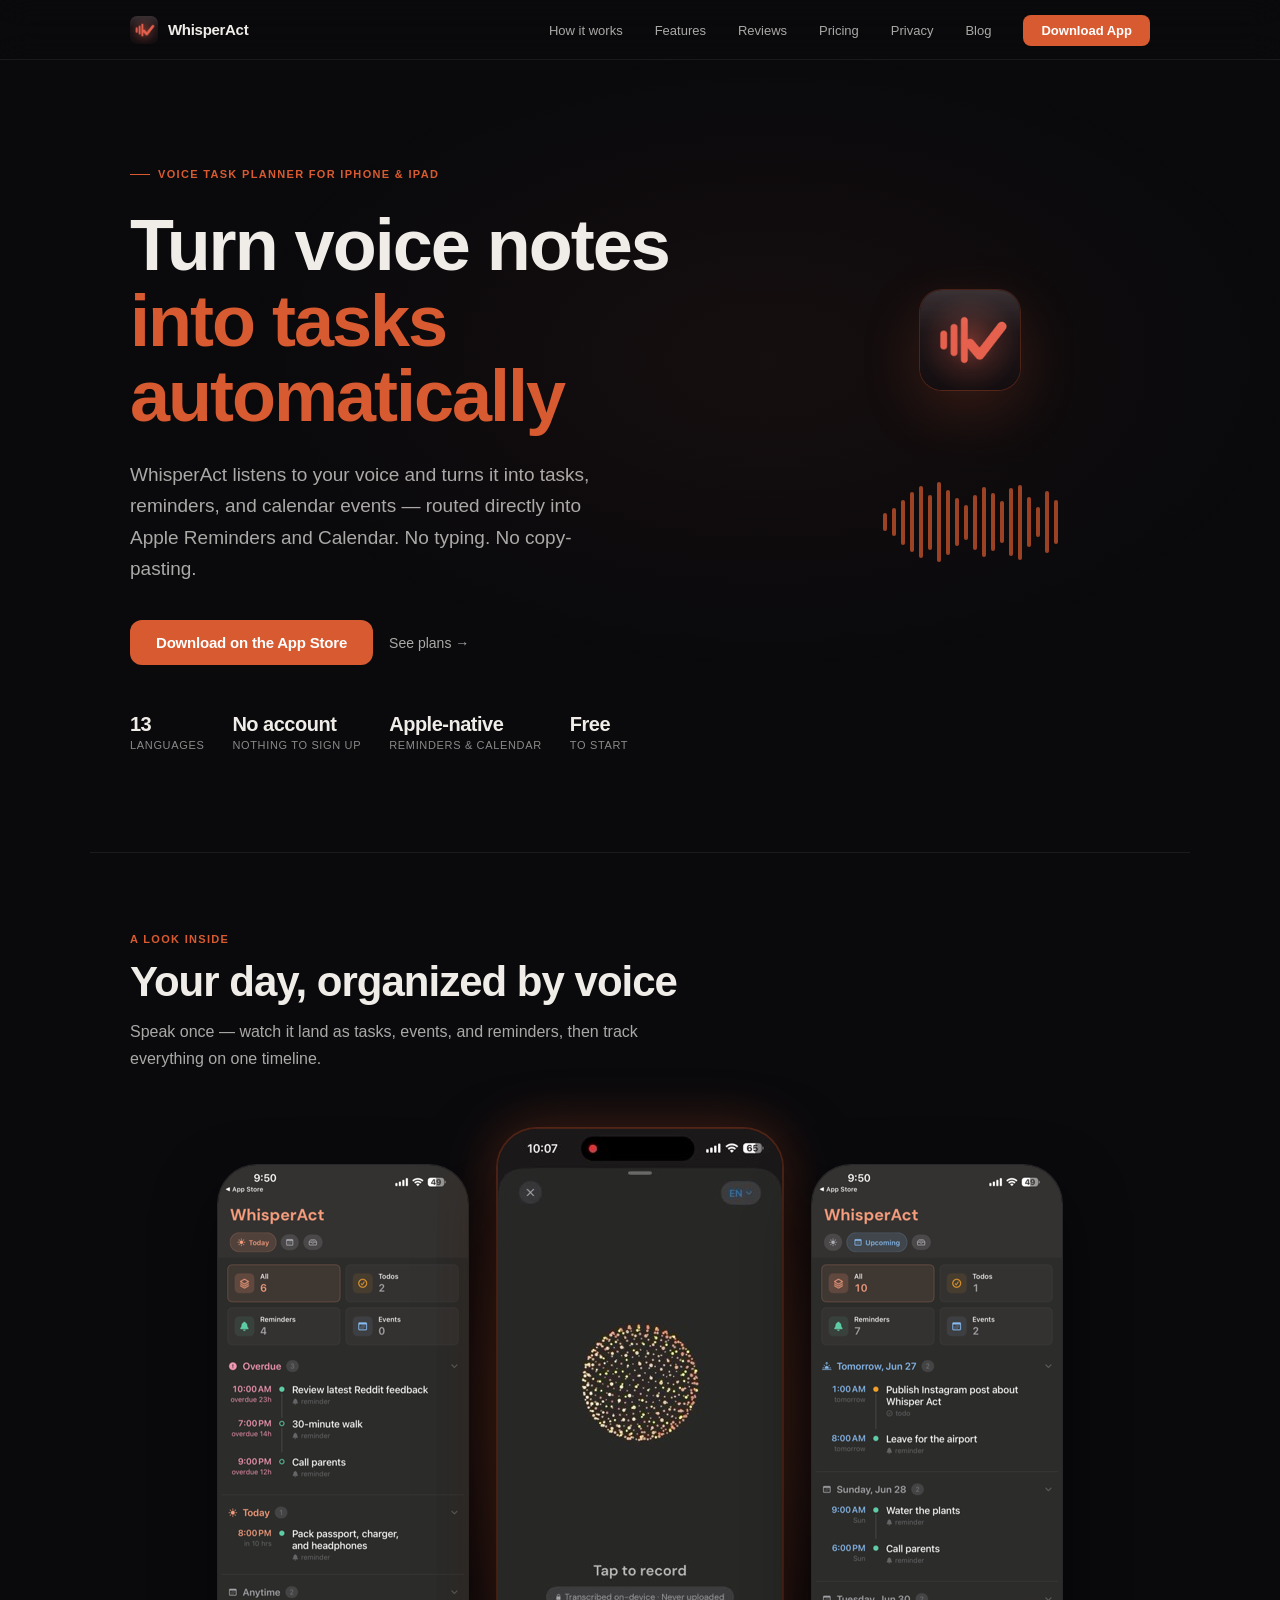
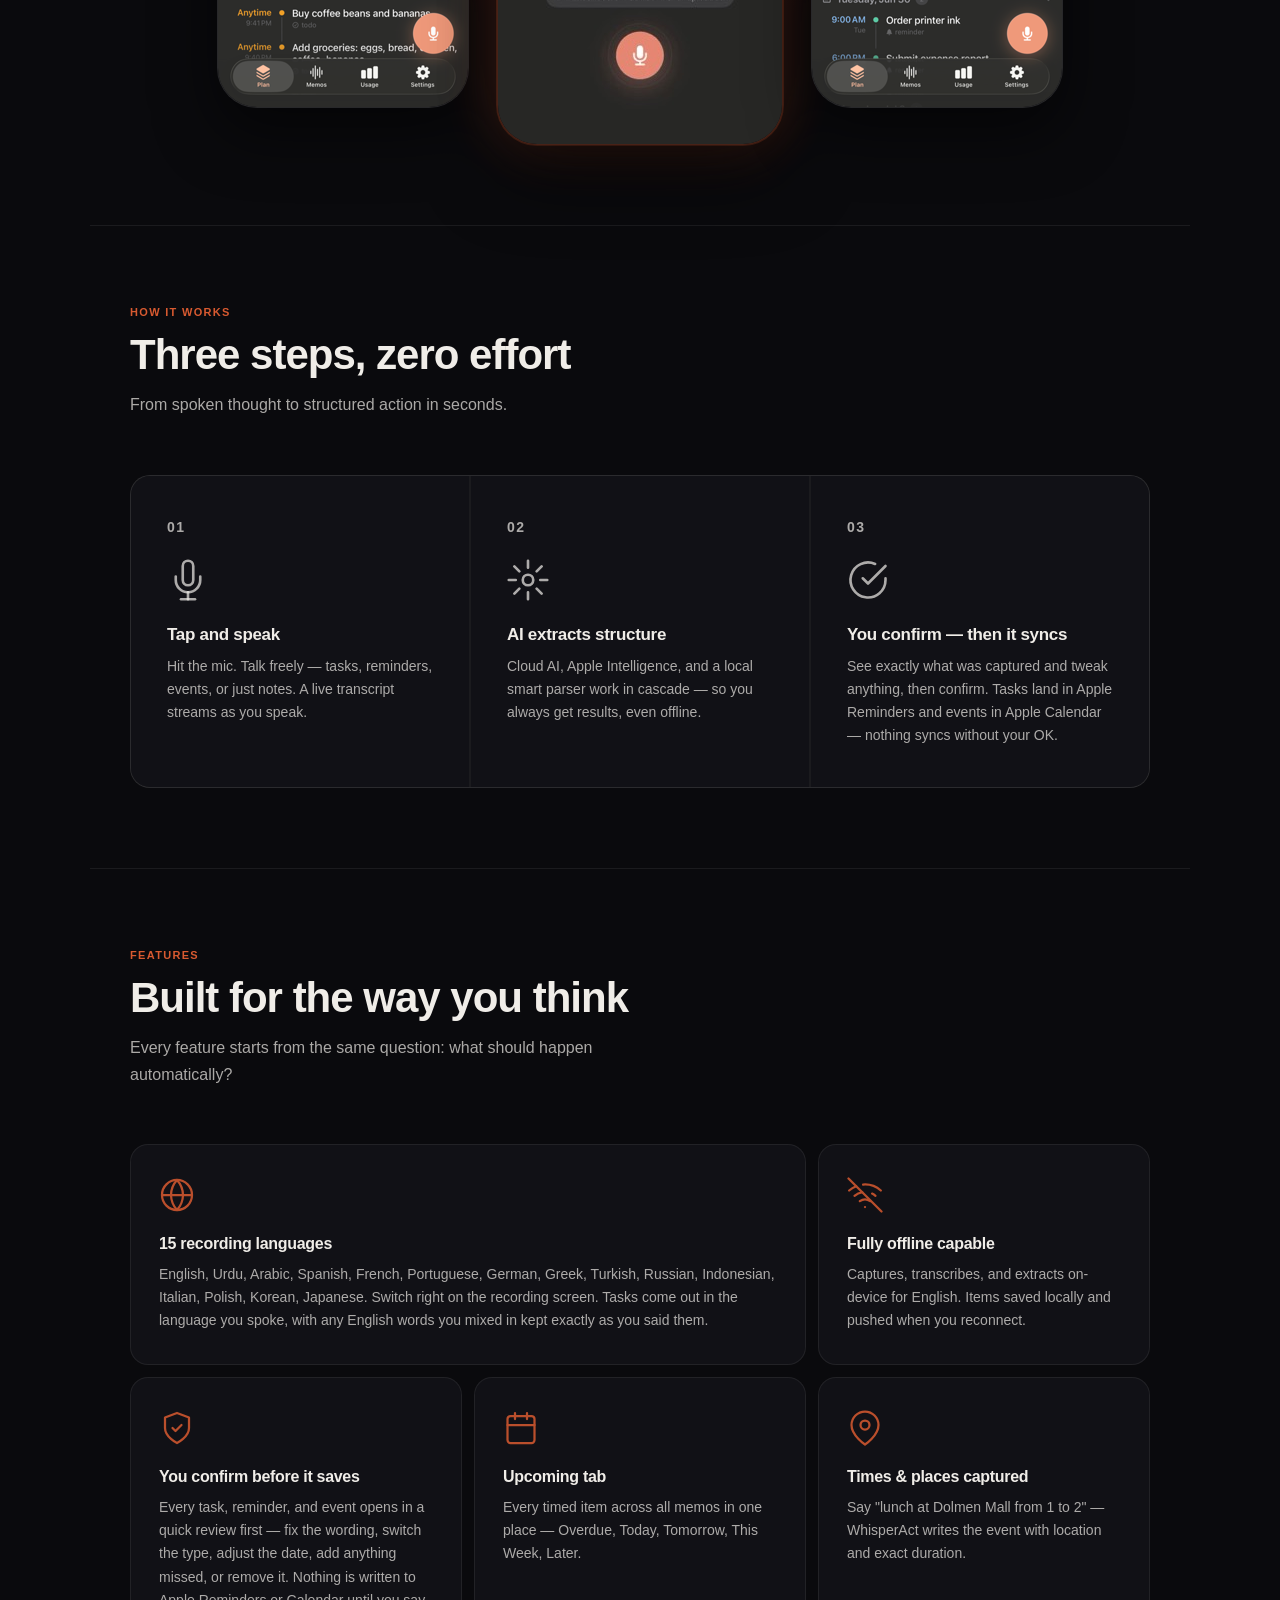
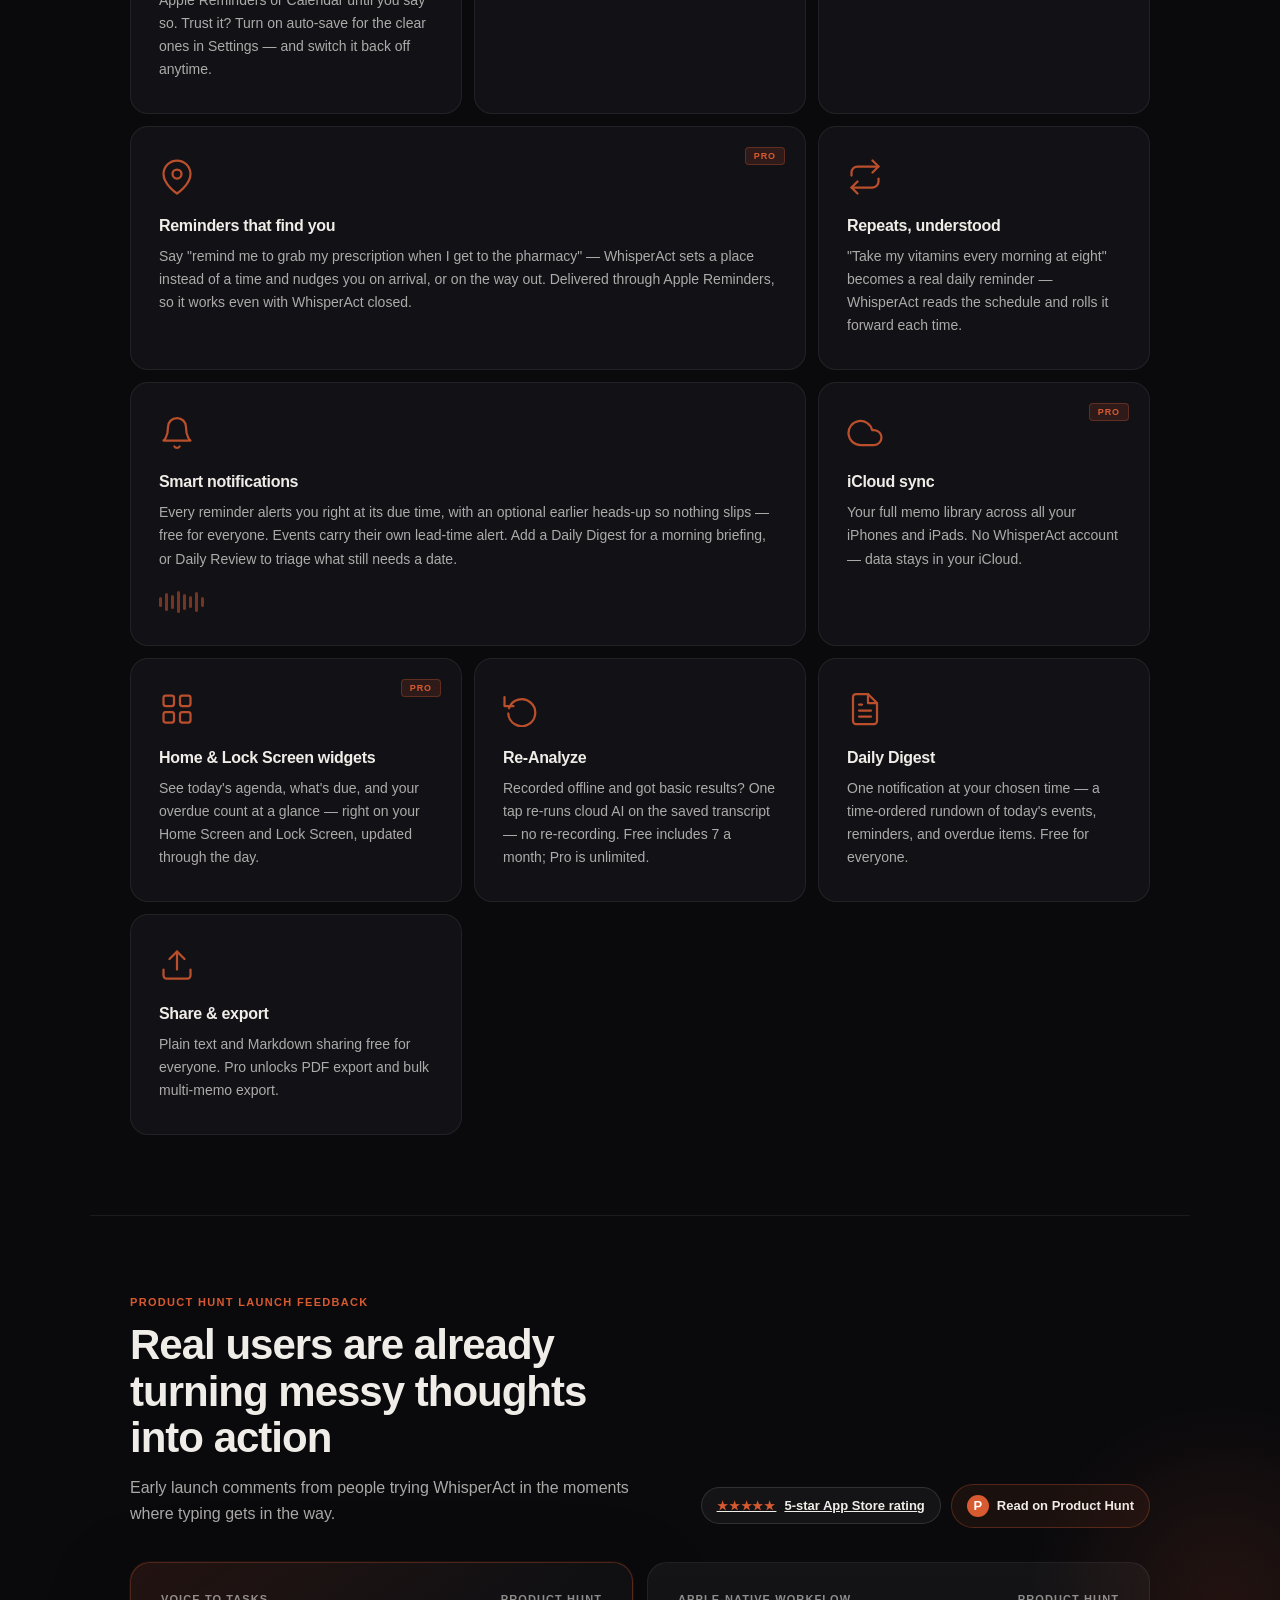
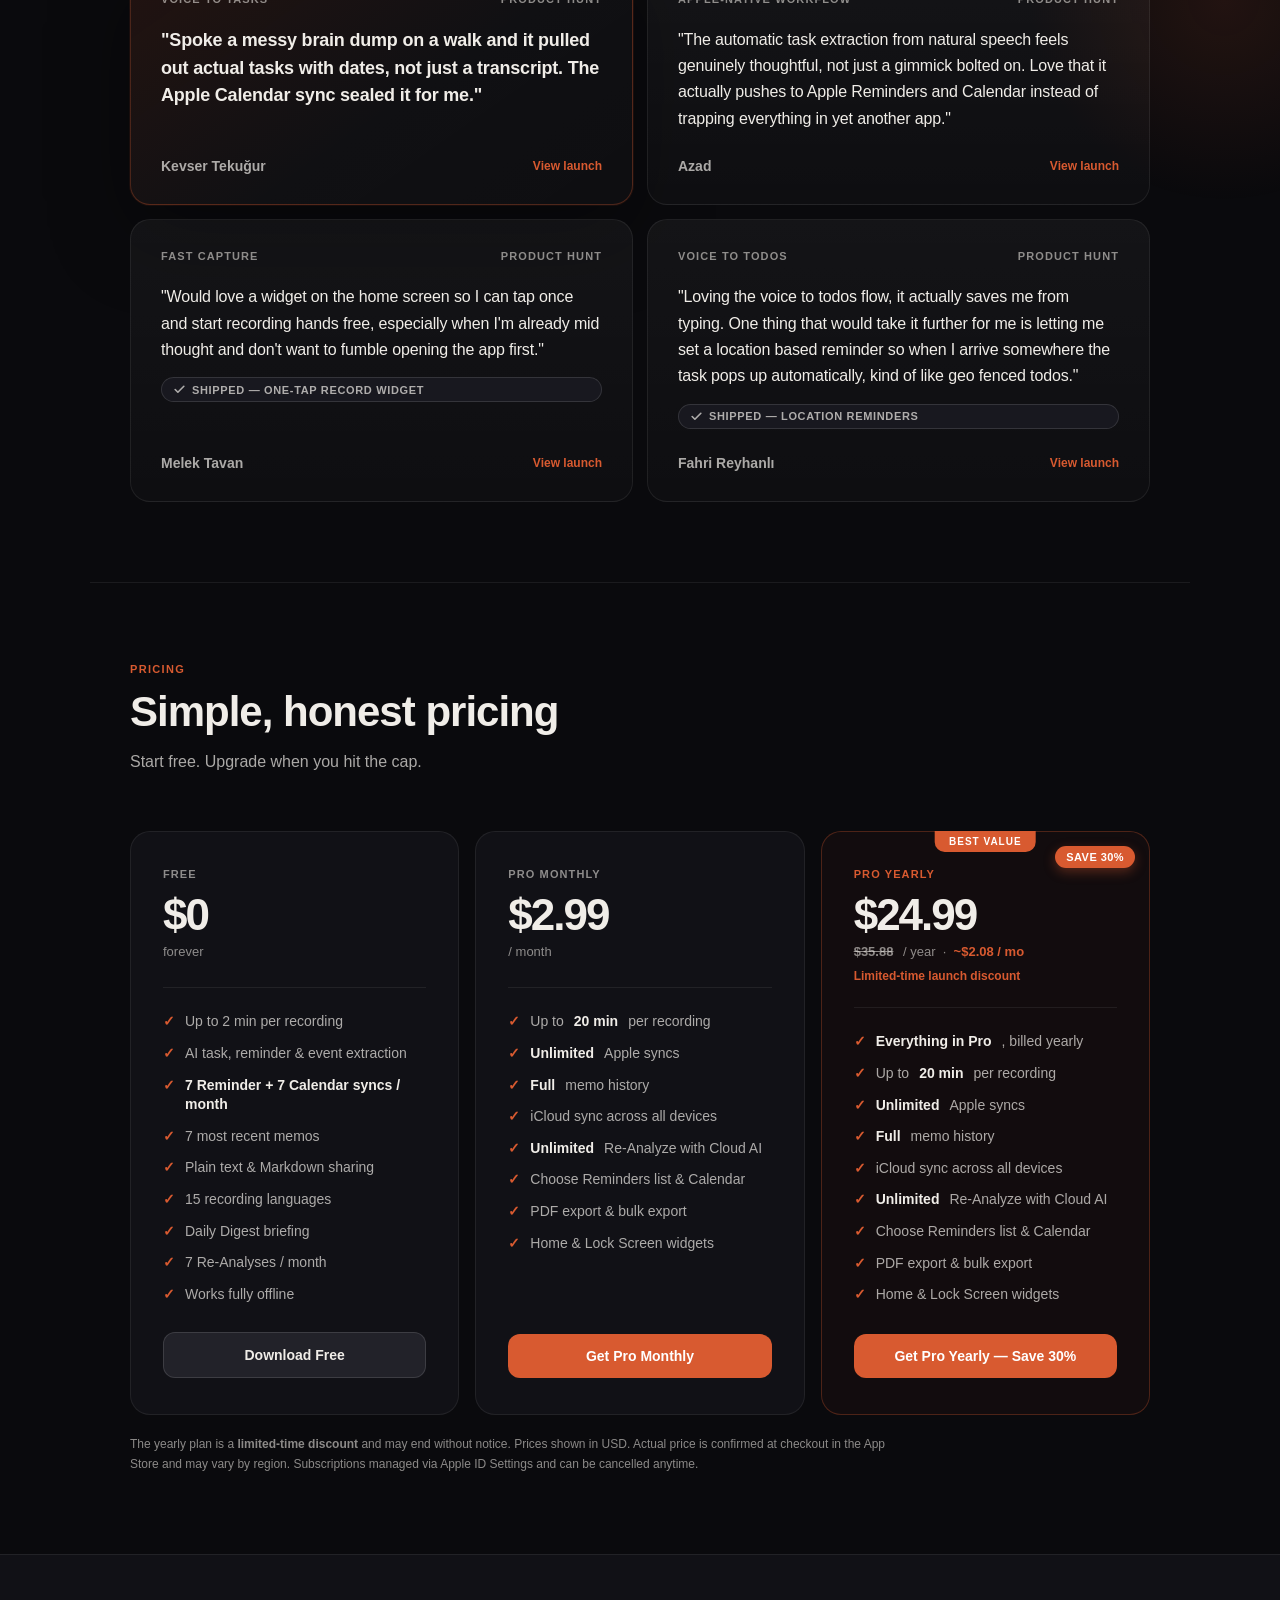
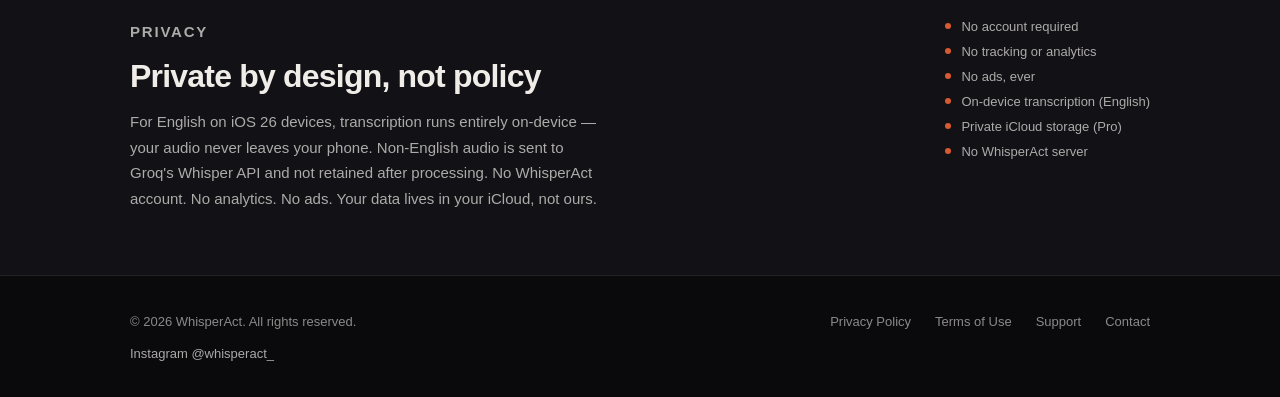
==== commit 59172850: "Website updated" ====
--- a/index.html
+++ b/index.html
@@ -764,6 +764,29 @@
       line-height: 1.65;
       color: var(--text);
       letter-spacing: -0.15px;
+    }
+
+    /* "Shipped" reply under a review that asked for a feature we've since built. */
+    .review-shipped {
+      display: inline-flex;
+      align-items: center;
+      gap: 6px;
+      margin-top: 14px;
+      padding: 5px 11px;
+      border: 1px solid var(--line-2);
+      border-radius: 999px;
+      background: var(--ink-3);
+      color: var(--text-2);
+      font-size: 11px;
+      font-weight: 700;
+      letter-spacing: 0.06em;
+      text-transform: uppercase;
+    }
+
+    .review-shipped svg {
+      width: 13px;
+      height: 13px;
+      flex: none;
     }
 
     .review-card.featured .review-quote {
@@ -1262,8 +1285,8 @@
         <!-- Big card: languages -->
         <div class="bento-card span-2">
           <svg class="bento-icon" viewBox="0 0 24 24" fill="none" stroke="currentColor" stroke-width="1.5" stroke-linecap="round" stroke-linejoin="round" aria-hidden="true"><circle cx="12" cy="12" r="10"/><line x1="2" y1="12" x2="22" y2="12"/><path d="M12 2a15.3 15.3 0 0 1 4 10 15.3 15.3 0 0 1-4 10 15.3 15.3 0 0 1-4-10 15.3 15.3 0 0 1 4-10z"/></svg>
-          <h3>13 recording languages</h3>
-          <p>English, Urdu, Arabic, Spanish, French, Portuguese, German, Turkish, Russian, Indonesian, Italian, Korean, Japanese. Switch right on the recording screen. Tasks always come out in English regardless of what language you recorded in.</p>
+          <h3>15 recording languages</h3>
+          <p>English, Urdu, Arabic, Spanish, French, Portuguese, German, Greek, Turkish, Russian, Indonesian, Italian, Polish, Korean, Japanese. Switch right on the recording screen. Tasks come out in the language you spoke, with any English words you mixed in kept exactly as you said them.</p>
         </div>
 
         <!-- Card: offline -->
@@ -1292,6 +1315,21 @@
           <svg class="bento-icon" viewBox="0 0 24 24" fill="none" stroke="currentColor" stroke-width="1.5" stroke-linecap="round" stroke-linejoin="round" aria-hidden="true"><path d="M21 10c0 7-9 13-9 13s-9-6-9-13a9 9 0 0 1 18 0z"/><circle cx="12" cy="10" r="3"/></svg>
           <h3>Times &amp; places captured</h3>
           <p>Say "lunch at Dolmen Mall from 1 to 2" — WhisperAct writes the event with location and exact duration.</p>
+        </div>
+
+        <!-- Pro: location-triggered reminders -->
+        <div class="bento-card span-2">
+          <span class="bento-badge">Pro</span>
+          <svg class="bento-icon" viewBox="0 0 24 24" fill="none" stroke="currentColor" stroke-width="1.5" stroke-linecap="round" stroke-linejoin="round" aria-hidden="true"><path d="M21 10c0 7-9 13-9 13s-9-6-9-13a9 9 0 0 1 18 0z"/><circle cx="12" cy="10" r="3"/></svg>
+          <h3>Reminders that find you</h3>
+          <p>Say "remind me to grab my prescription when I get to the pharmacy" — WhisperAct sets a place instead of a time and nudges you on arrival, or on the way out. Delivered through Apple Reminders, so it works even with WhisperAct closed.</p>
+        </div>
+
+        <!-- Card: recurring -->
+        <div class="bento-card">
+          <svg class="bento-icon" viewBox="0 0 24 24" fill="none" stroke="currentColor" stroke-width="1.5" stroke-linecap="round" stroke-linejoin="round" aria-hidden="true"><path d="M17 1l4 4-4 4"/><path d="M3 11V9a4 4 0 0 1 4-4h14"/><path d="M7 23l-4-4 4-4"/><path d="M21 13v2a4 4 0 0 1-4 4H3"/></svg>
+          <h3>Repeats, understood</h3>
+          <p>"Take my vitamins every morning at eight" becomes a real daily reminder — WhisperAct reads the schedule and rolls it forward each time.</p>
         </div>
 
         <!-- Big card: notification -->
@@ -1406,6 +1444,7 @@
             <span>Product Hunt</span>
           </div>
           <p class="review-quote">"Would love a widget on the home screen so I can tap once and start recording hands free, especially when I'm already mid thought and don't want to fumble opening the app first."</p>
+          <span class="review-shipped"><svg viewBox="0 0 24 24" fill="none" stroke="currentColor" stroke-width="3" stroke-linecap="round" stroke-linejoin="round" aria-hidden="true"><polyline points="20 6 9 17 4 12"/></svg>Shipped — one-tap record widget</span>
           <div class="review-author">
             <span>Melek Tavan</span>
             <span class="review-source">View launch</span>
@@ -1418,6 +1457,7 @@
             <span>Product Hunt</span>
           </div>
           <p class="review-quote">"Loving the voice to todos flow, it actually saves me from typing. One thing that would take it further for me is letting me set a location based reminder so when I arrive somewhere the task pops up automatically, kind of like geo fenced todos."</p>
+          <span class="review-shipped"><svg viewBox="0 0 24 24" fill="none" stroke="currentColor" stroke-width="3" stroke-linecap="round" stroke-linejoin="round" aria-hidden="true"><polyline points="20 6 9 17 4 12"/></svg>Shipped — location reminders</span>
           <div class="review-author">
             <span>Fahri Reyhanlı</span>
             <span class="review-source">View launch</span>
@@ -1449,7 +1489,7 @@
             <li><span class="ck">✓</span> <span class="feature-emphasis">7 Reminder + 7 Calendar syncs / month</span></li>
             <li><span class="ck">✓</span> 7 most recent memos</li>
             <li><span class="ck">✓</span> Plain text &amp; Markdown sharing</li>
-            <li><span class="ck">✓</span> 13 recording languages</li>
+            <li><span class="ck">✓</span> 15 recording languages</li>
             <li><span class="ck">✓</span> Daily Digest briefing</li>
             <li><span class="ck">✓</span> 7 Re-Analyses / month</li>
             <li><span class="ck">✓</span> Works fully offline</li>
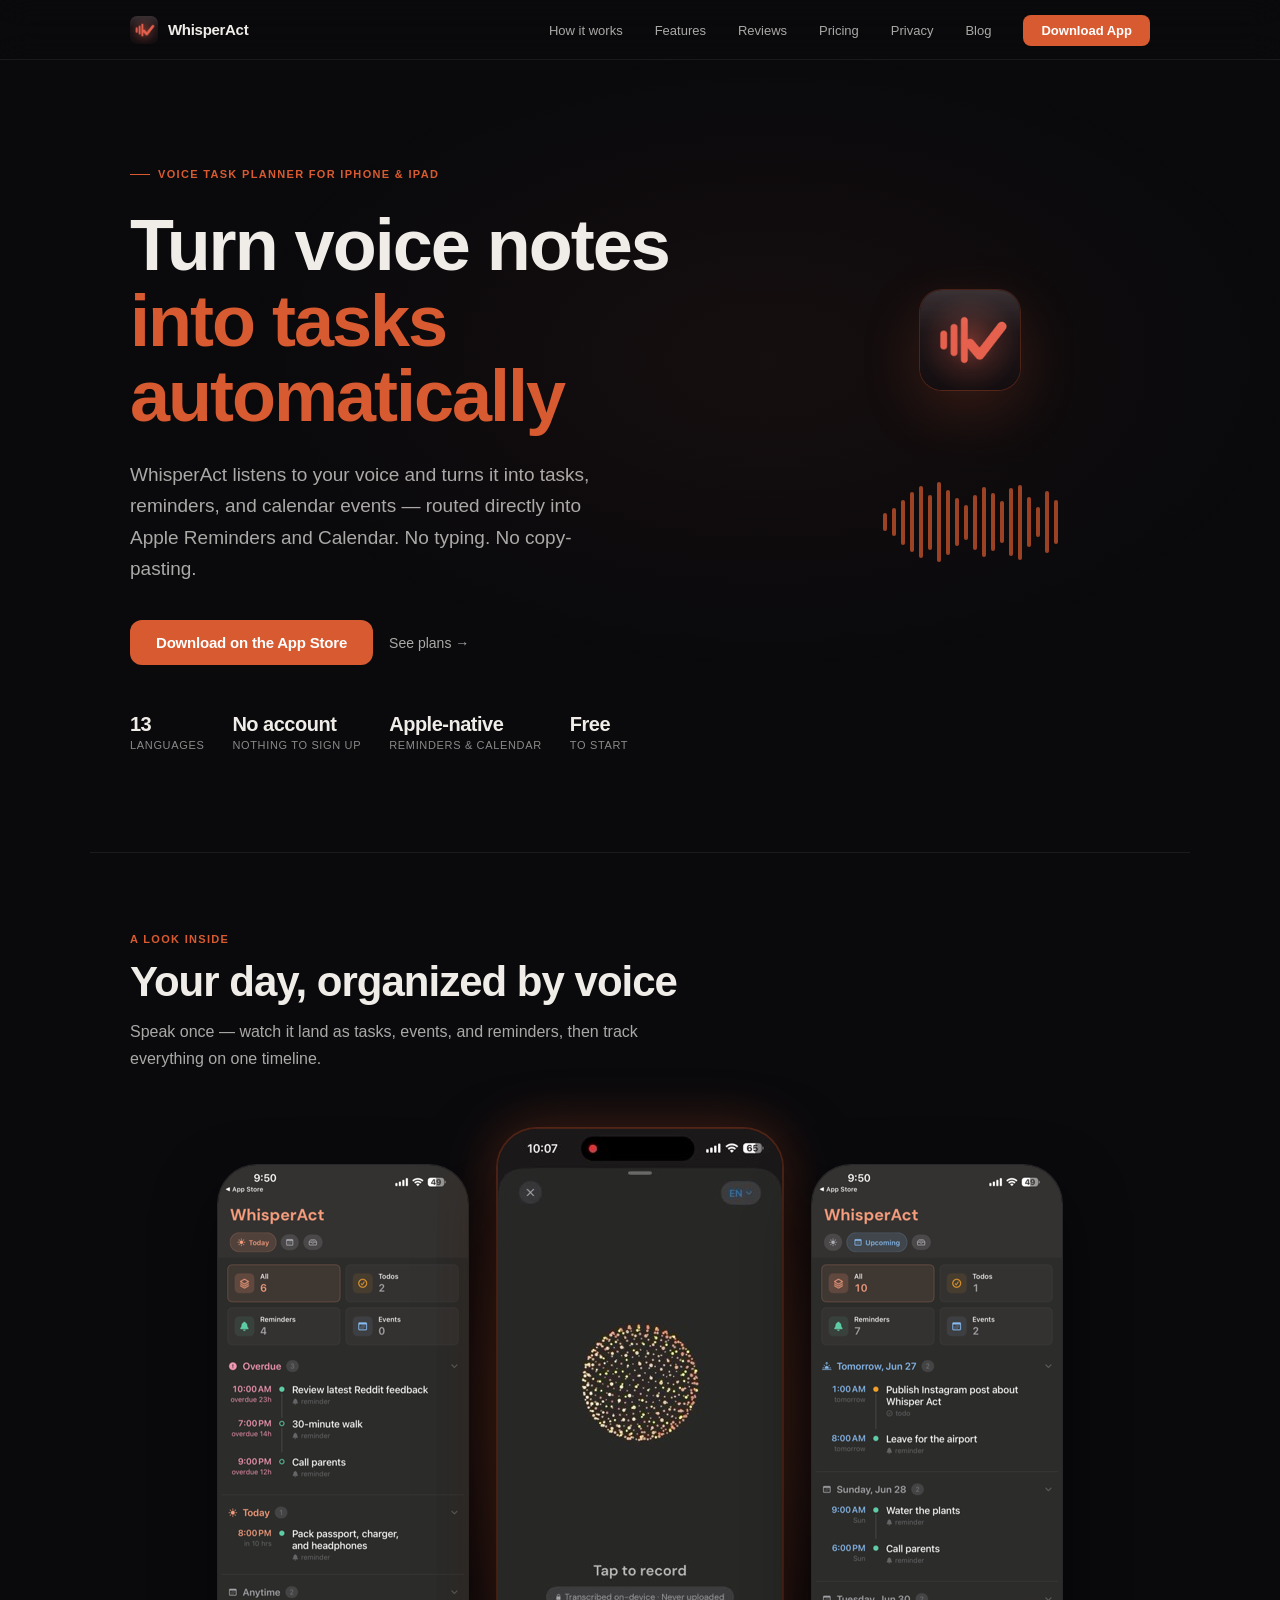
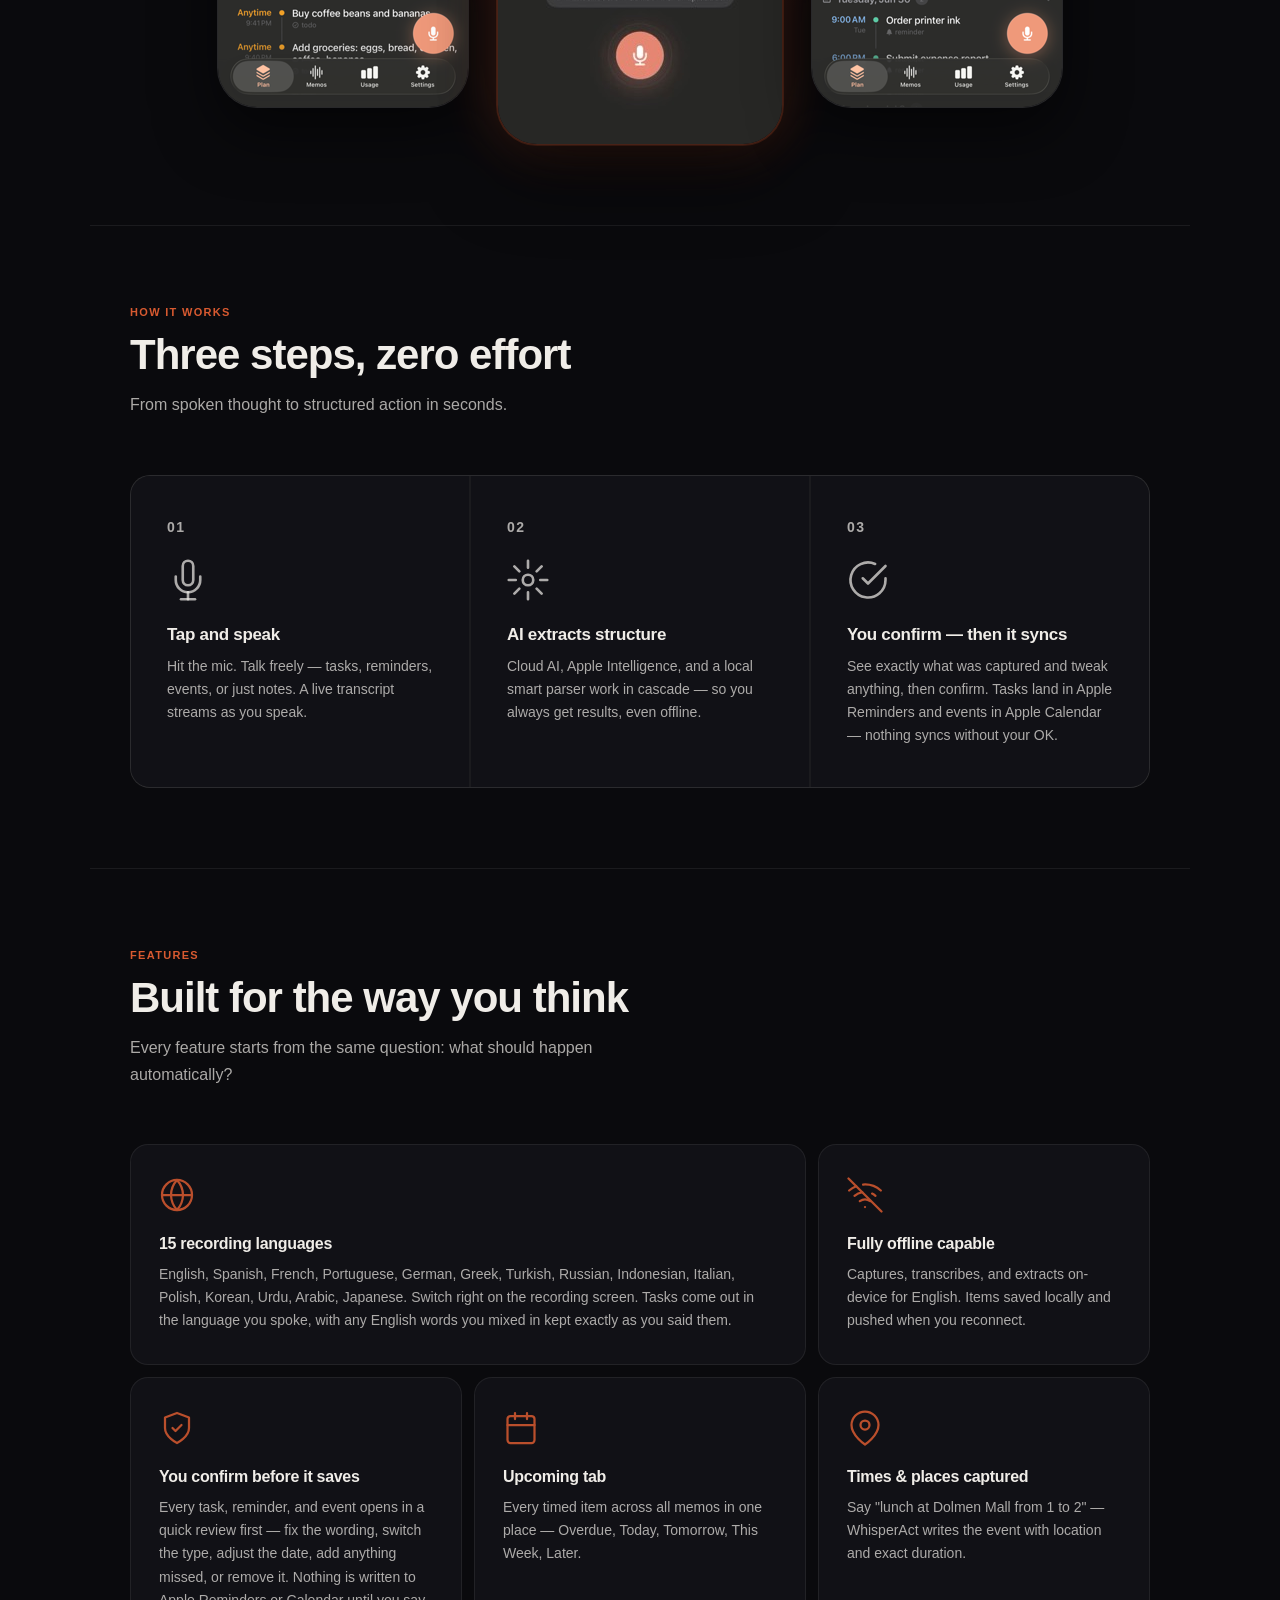
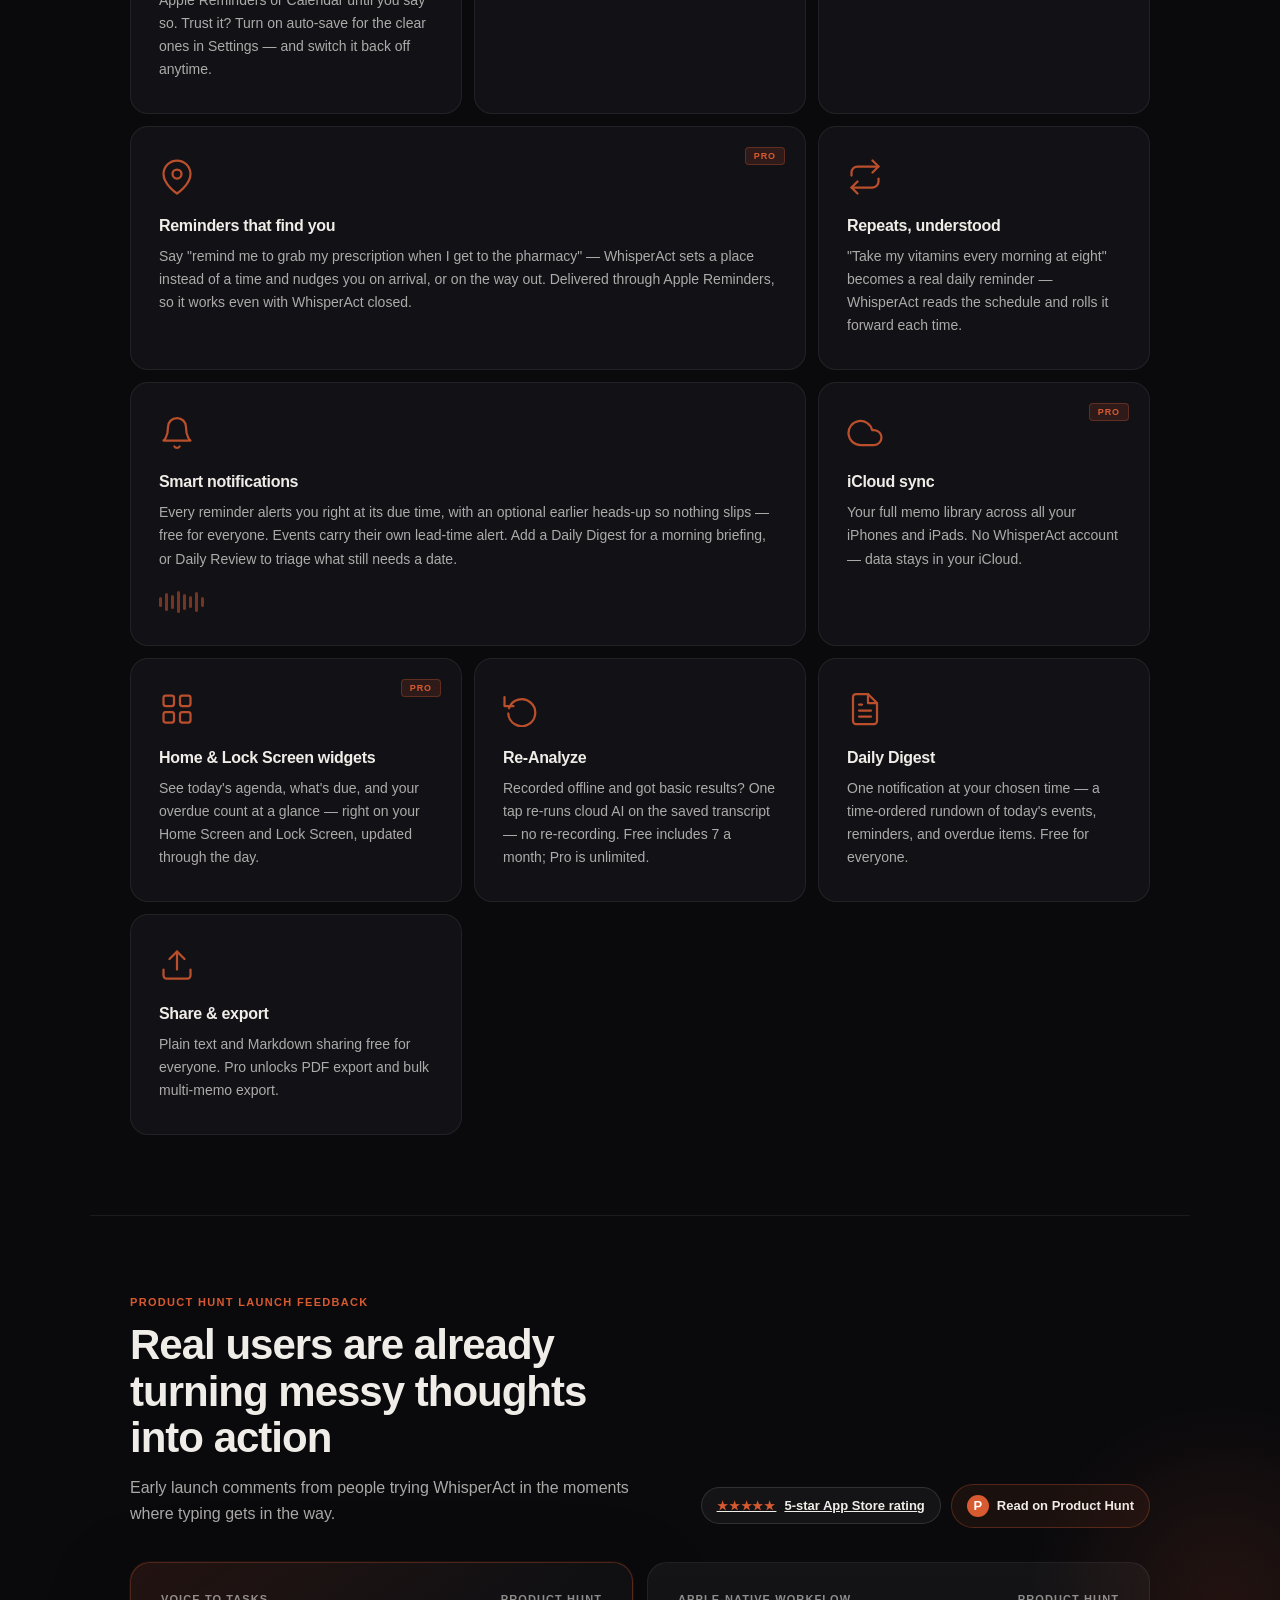
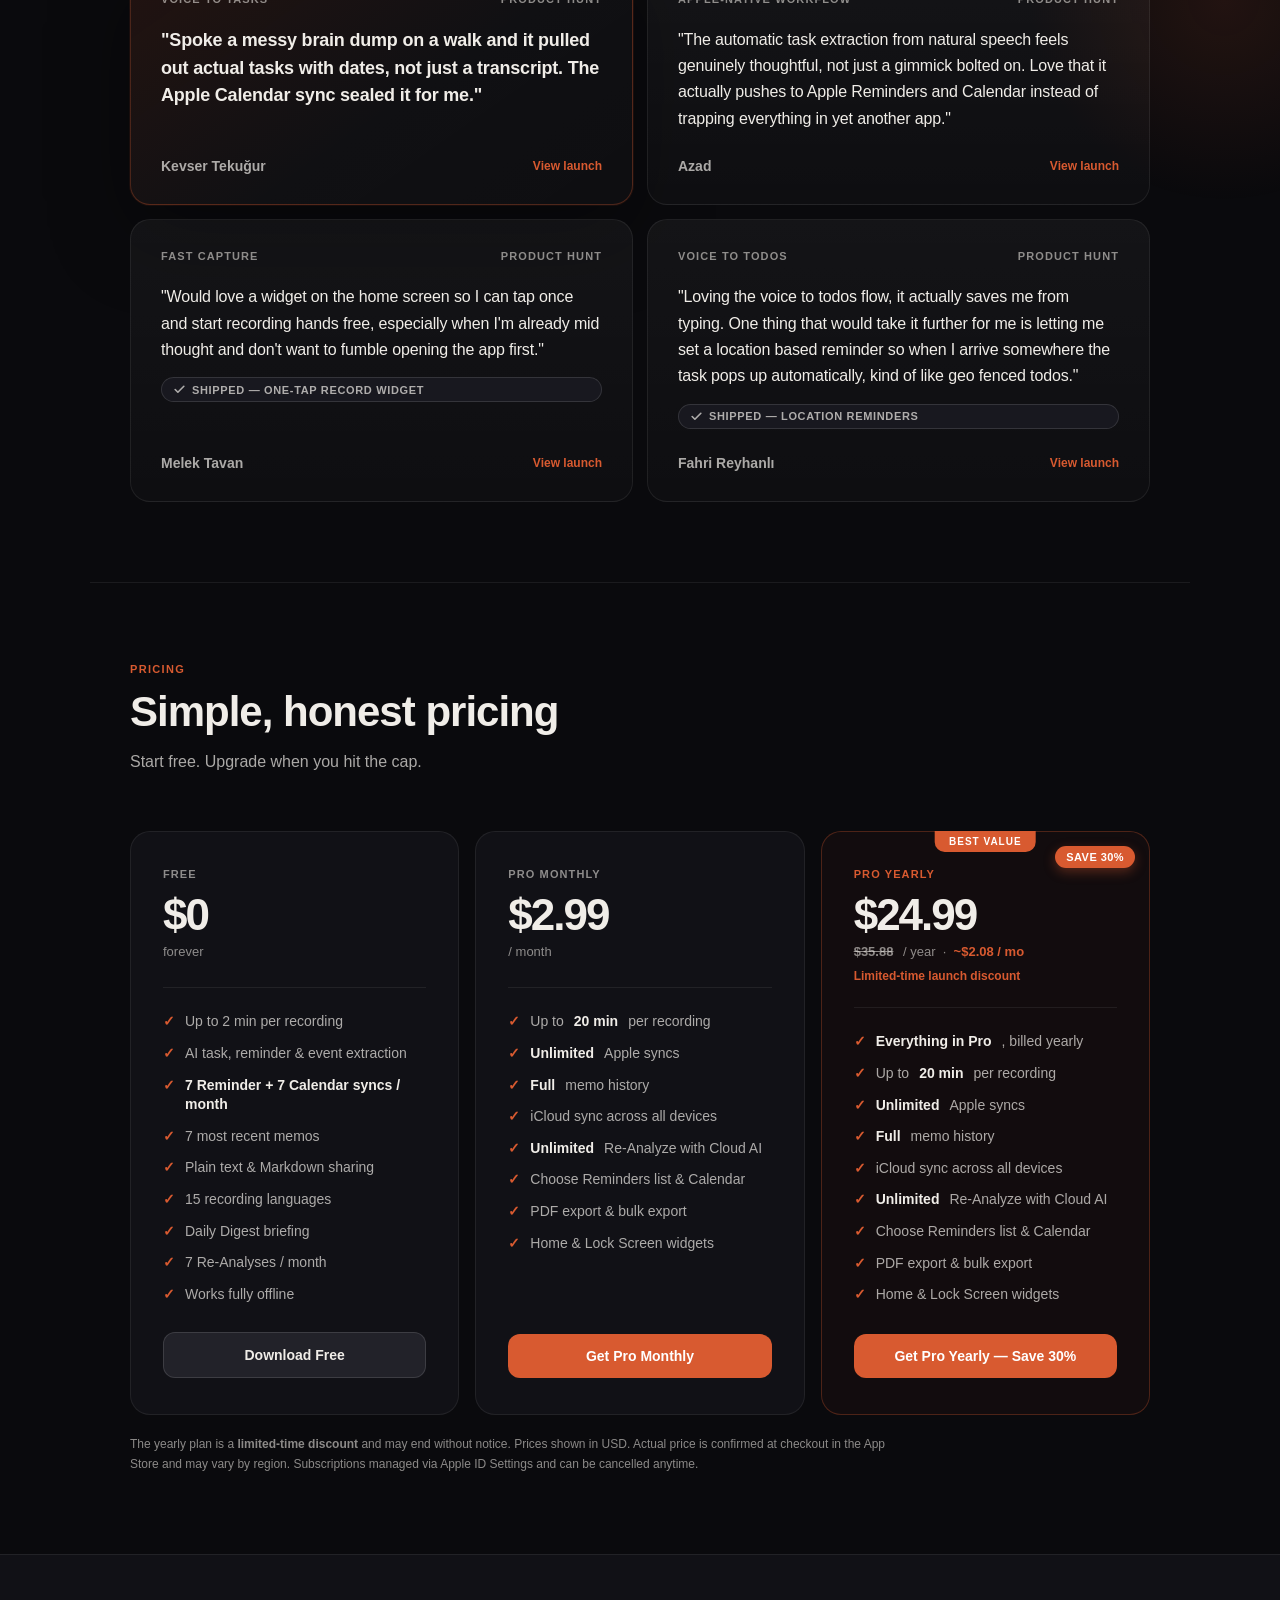
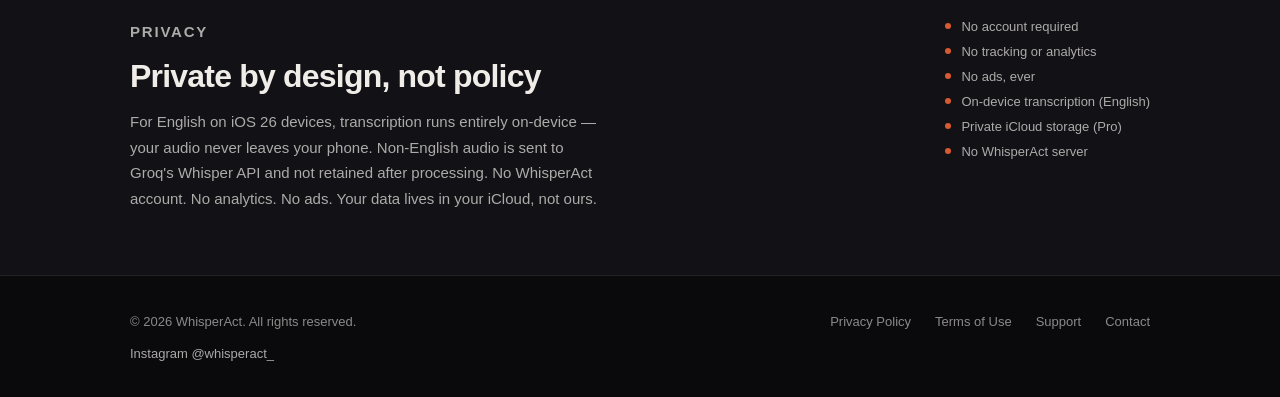
==== commit 0b97ca95: "language updated" ====
--- a/index.html
+++ b/index.html
@@ -1286,7 +1286,7 @@
         <div class="bento-card span-2">
           <svg class="bento-icon" viewBox="0 0 24 24" fill="none" stroke="currentColor" stroke-width="1.5" stroke-linecap="round" stroke-linejoin="round" aria-hidden="true"><circle cx="12" cy="12" r="10"/><line x1="2" y1="12" x2="22" y2="12"/><path d="M12 2a15.3 15.3 0 0 1 4 10 15.3 15.3 0 0 1-4 10 15.3 15.3 0 0 1-4-10 15.3 15.3 0 0 1 4-10z"/></svg>
           <h3>15 recording languages</h3>
-          <p>English, Urdu, Arabic, Spanish, French, Portuguese, German, Greek, Turkish, Russian, Indonesian, Italian, Polish, Korean, Japanese. Switch right on the recording screen. Tasks come out in the language you spoke, with any English words you mixed in kept exactly as you said them.</p>
+          <p>English, Spanish, French, Portuguese, German, Greek, Turkish, Russian, Indonesian, Italian, Polish, Korean, Urdu, Arabic, Japanese. Switch right on the recording screen. Tasks come out in the language you spoke, with any English words you mixed in kept exactly as you said them.</p>
         </div>
 
         <!-- Card: offline -->
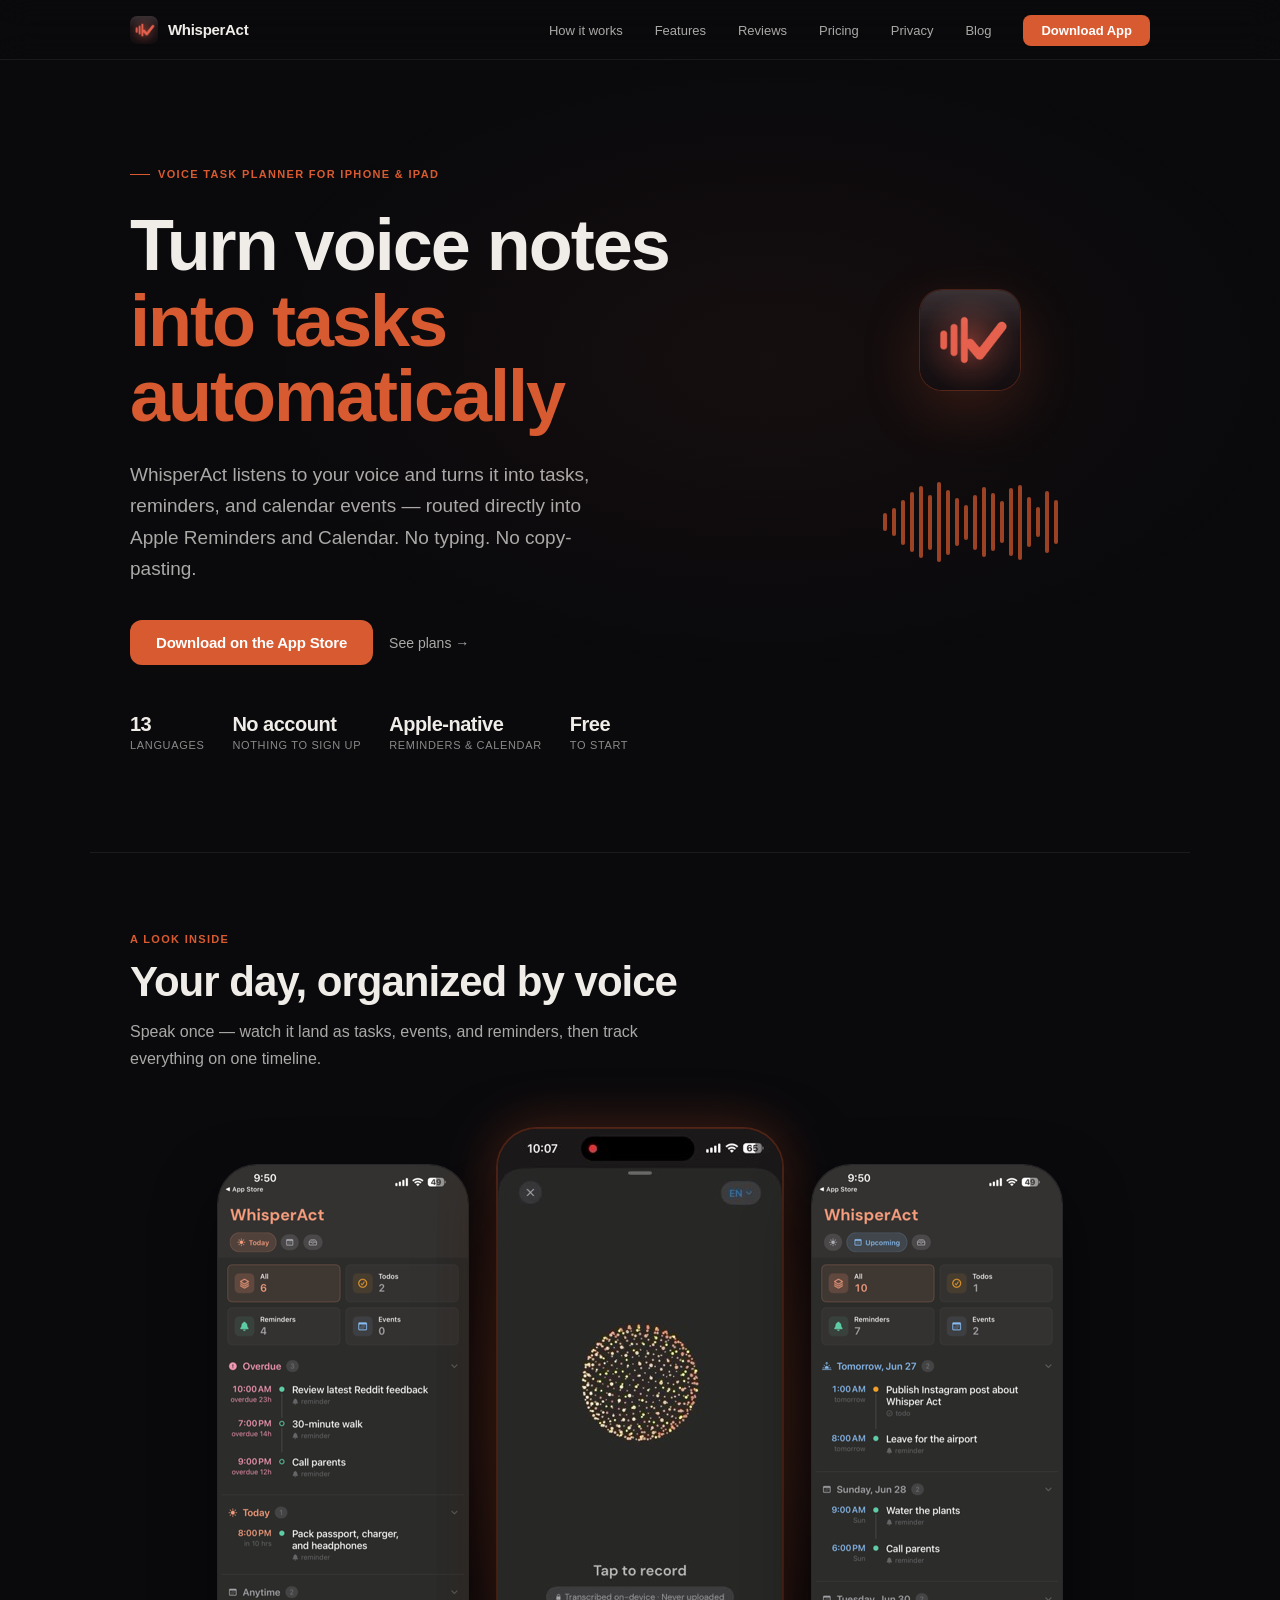
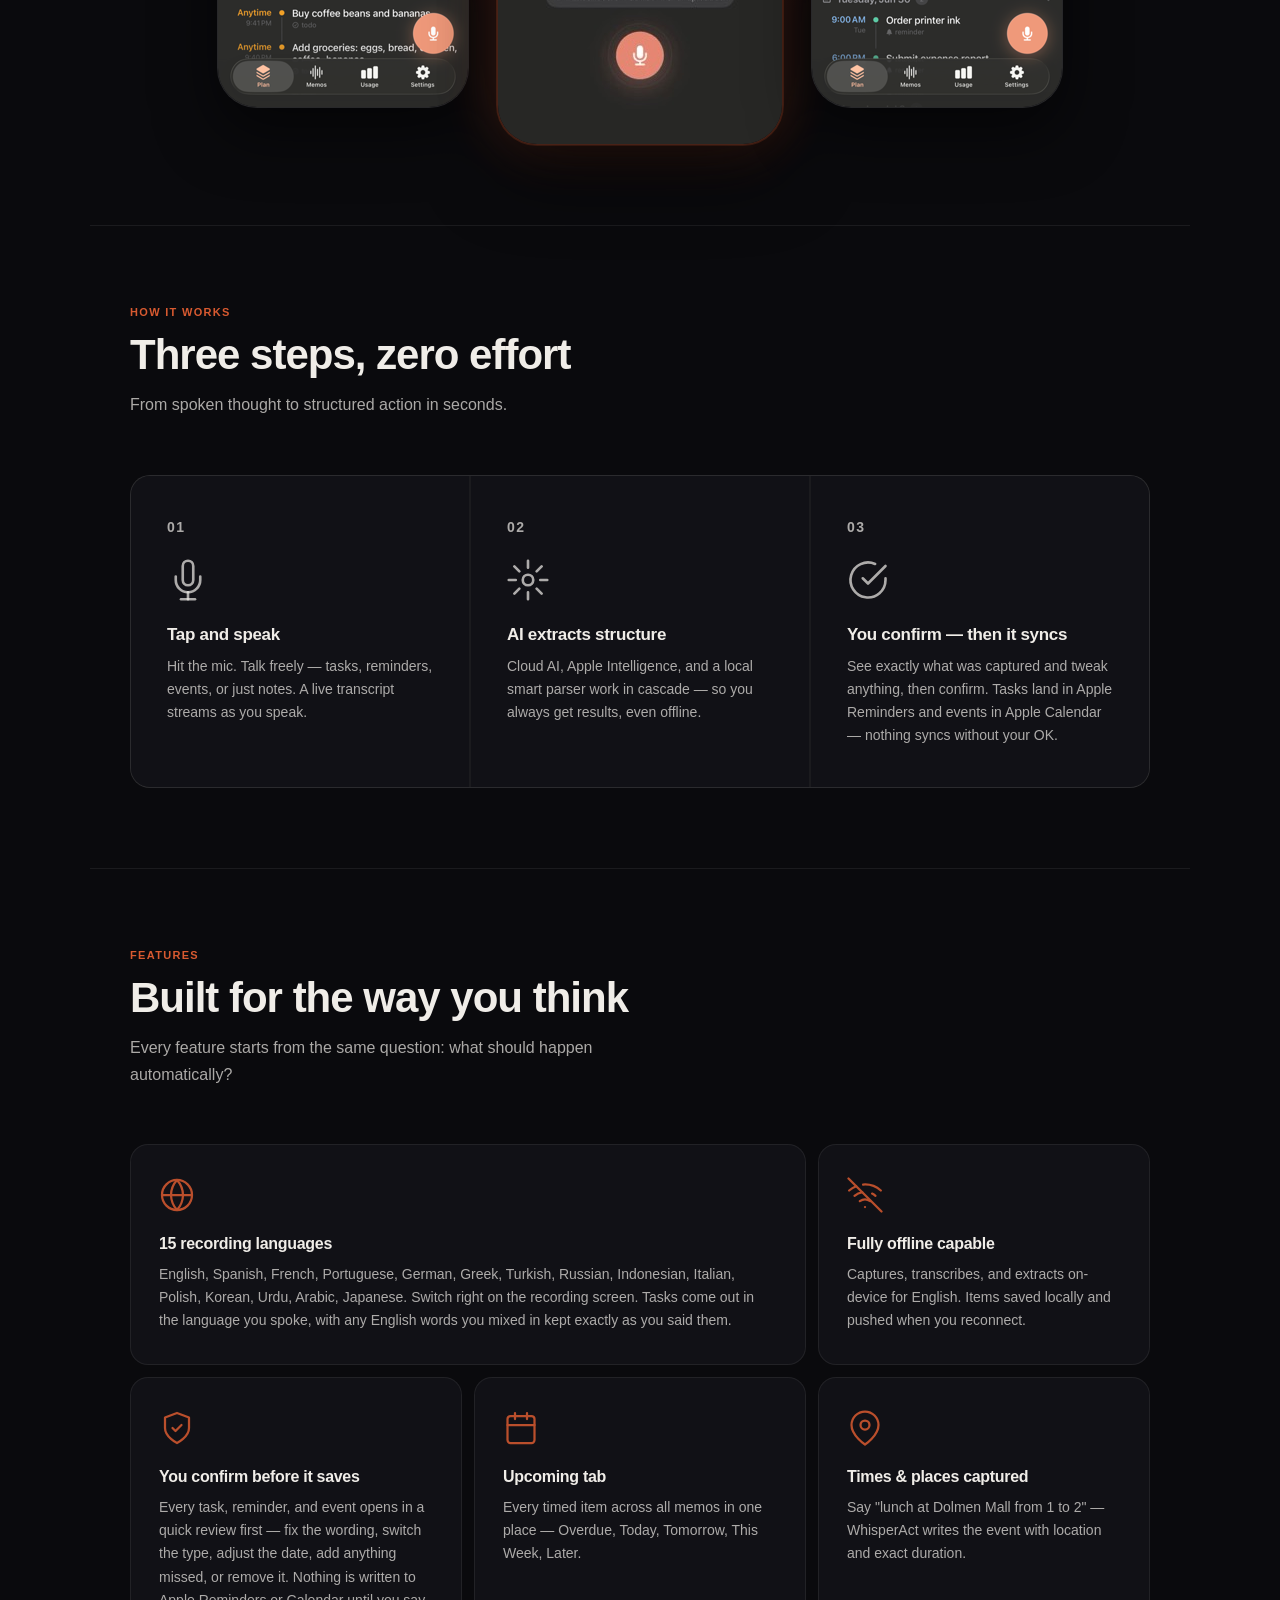
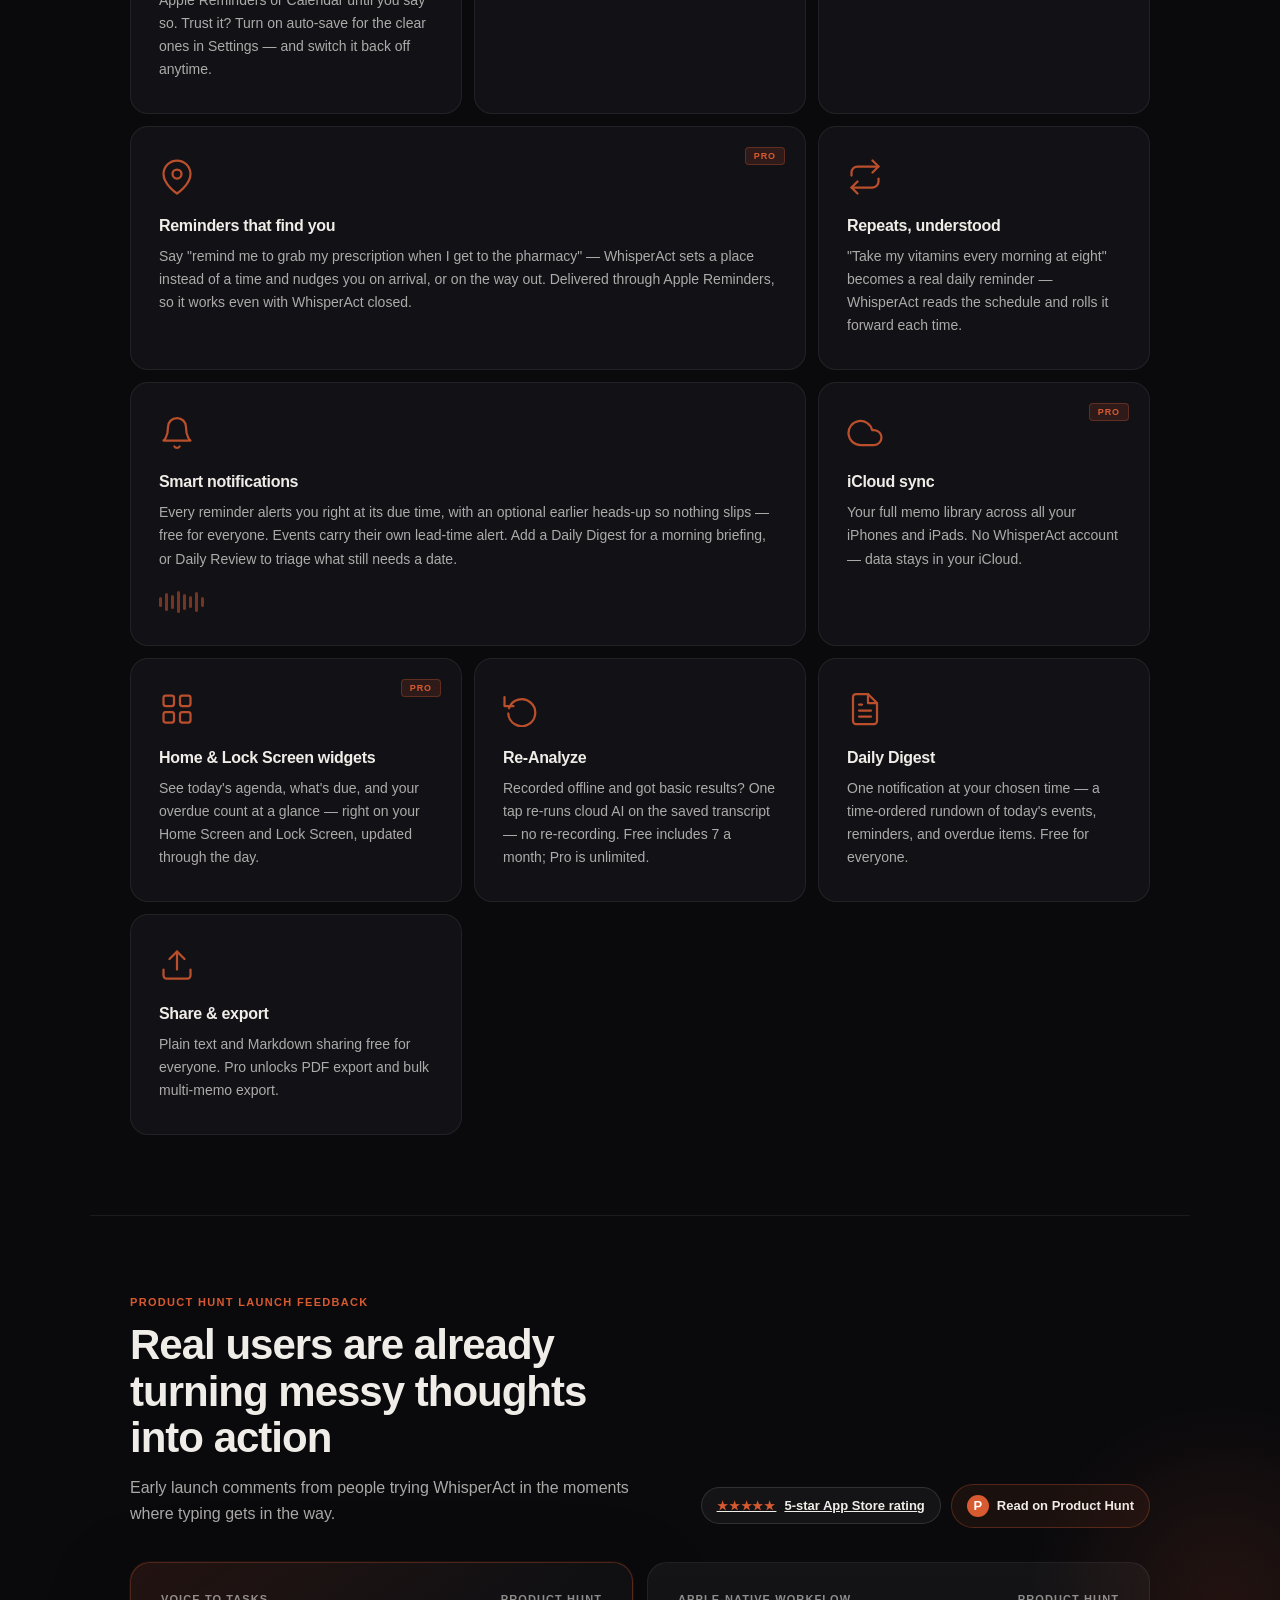
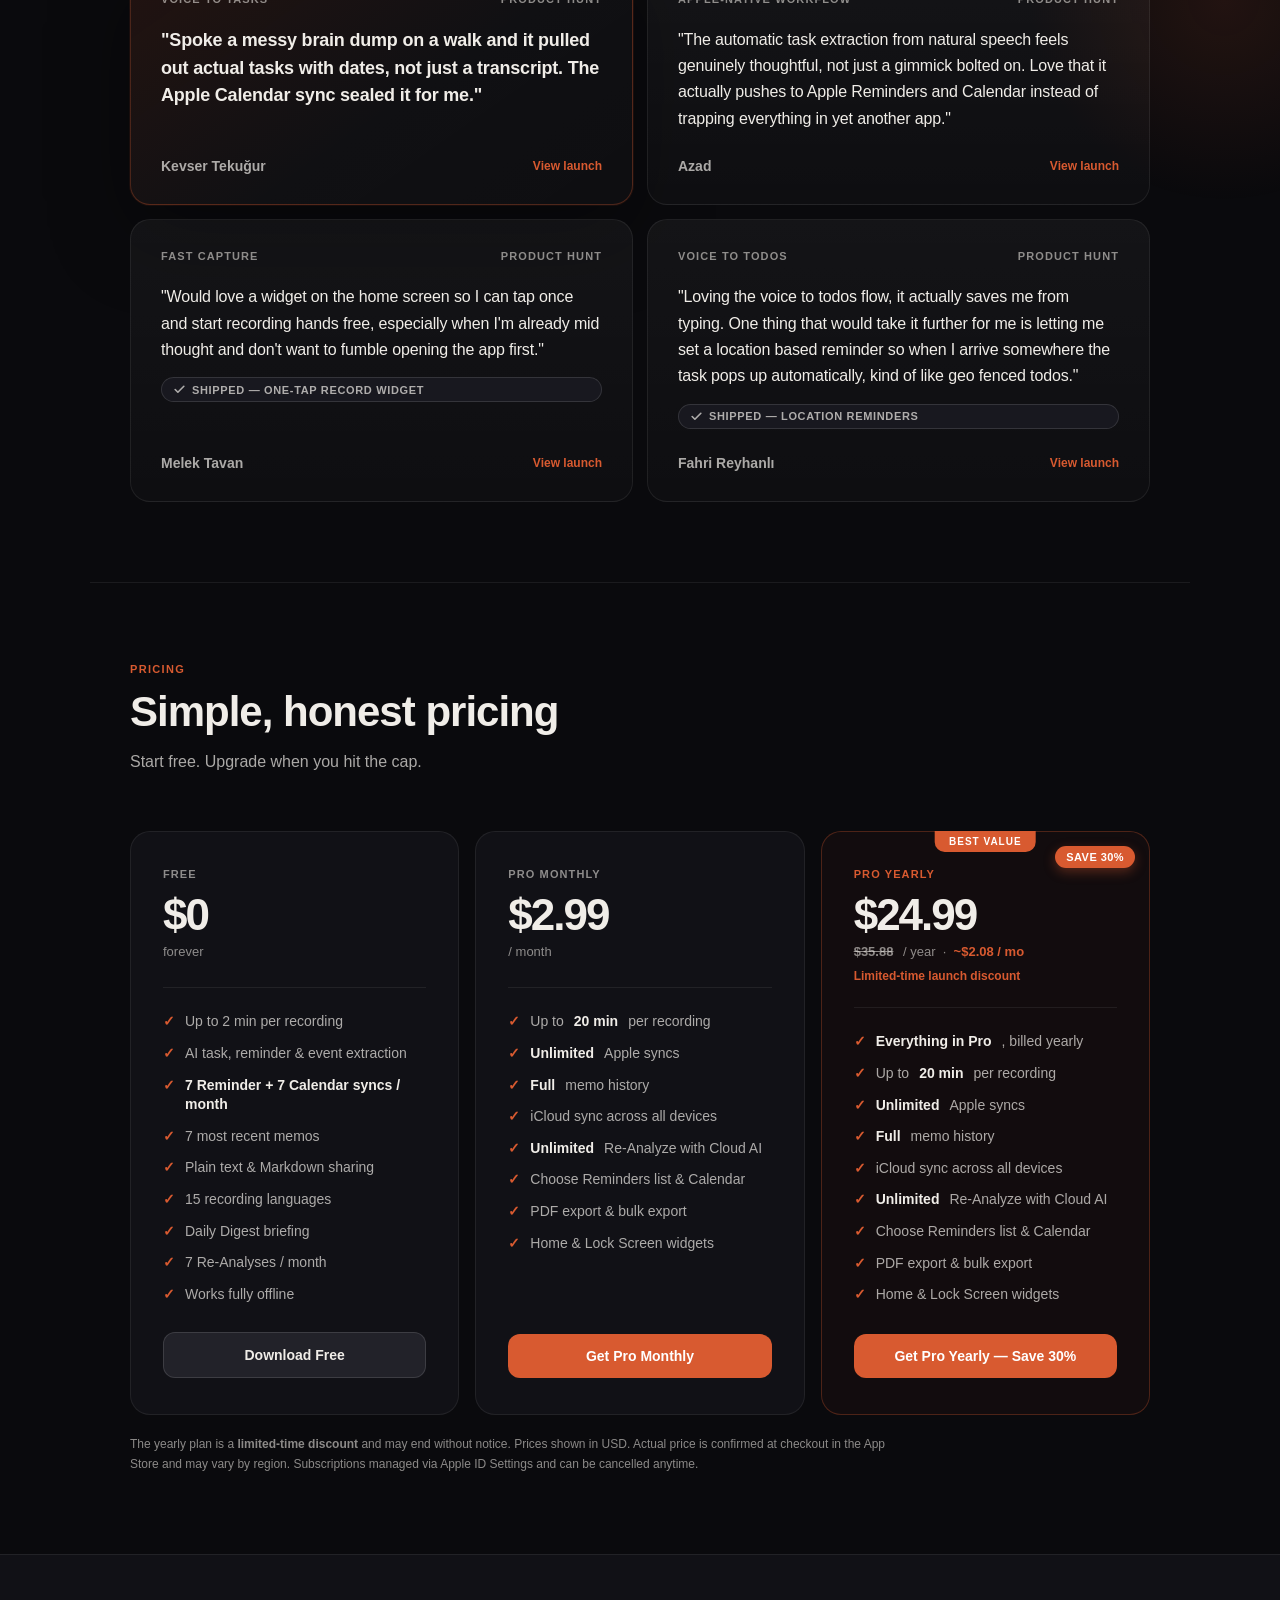
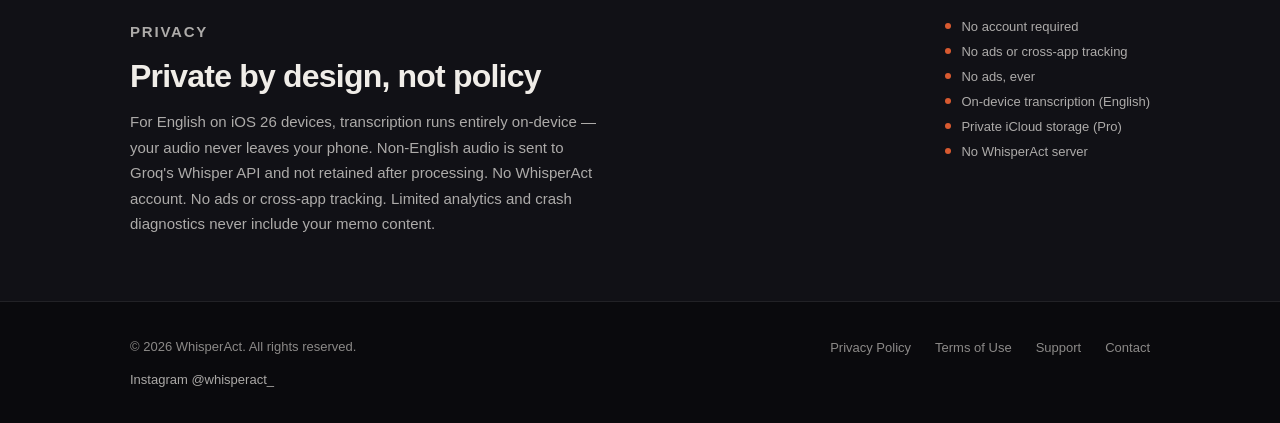
==== commit bbb31660: "Privacy Policy Updated now Crashlytices and Analytics has been implemented" ====
--- a/index.html
+++ b/index.html
@@ -1563,11 +1563,11 @@
       <div class="privacy-copy">
         <p class="section-label">Privacy</p>
         <h2>Private by design, not policy</h2>
-        <p>For English on iOS 26 devices, transcription runs entirely on-device — your audio never leaves your phone. Non-English audio is sent to Groq's Whisper API and not retained after processing. No WhisperAct account. No analytics. No ads. Your data lives in your iCloud, not ours.</p>
+        <p>For English on iOS 26 devices, transcription runs entirely on-device — your audio never leaves your phone. Non-English audio is sent to Groq's Whisper API and not retained after processing. No WhisperAct account. No ads or cross-app tracking. Limited analytics and crash diagnostics never include your memo content.</p>
       </div>
       <div class="privacy-pills">
         <div class="privacy-pill">No account required</div>
-        <div class="privacy-pill">No tracking or analytics</div>
+        <div class="privacy-pill">No ads or cross-app tracking</div>
         <div class="privacy-pill">No ads, ever</div>
         <div class="privacy-pill">On-device transcription (English)</div>
         <div class="privacy-pill">Private iCloud storage (Pro)</div>
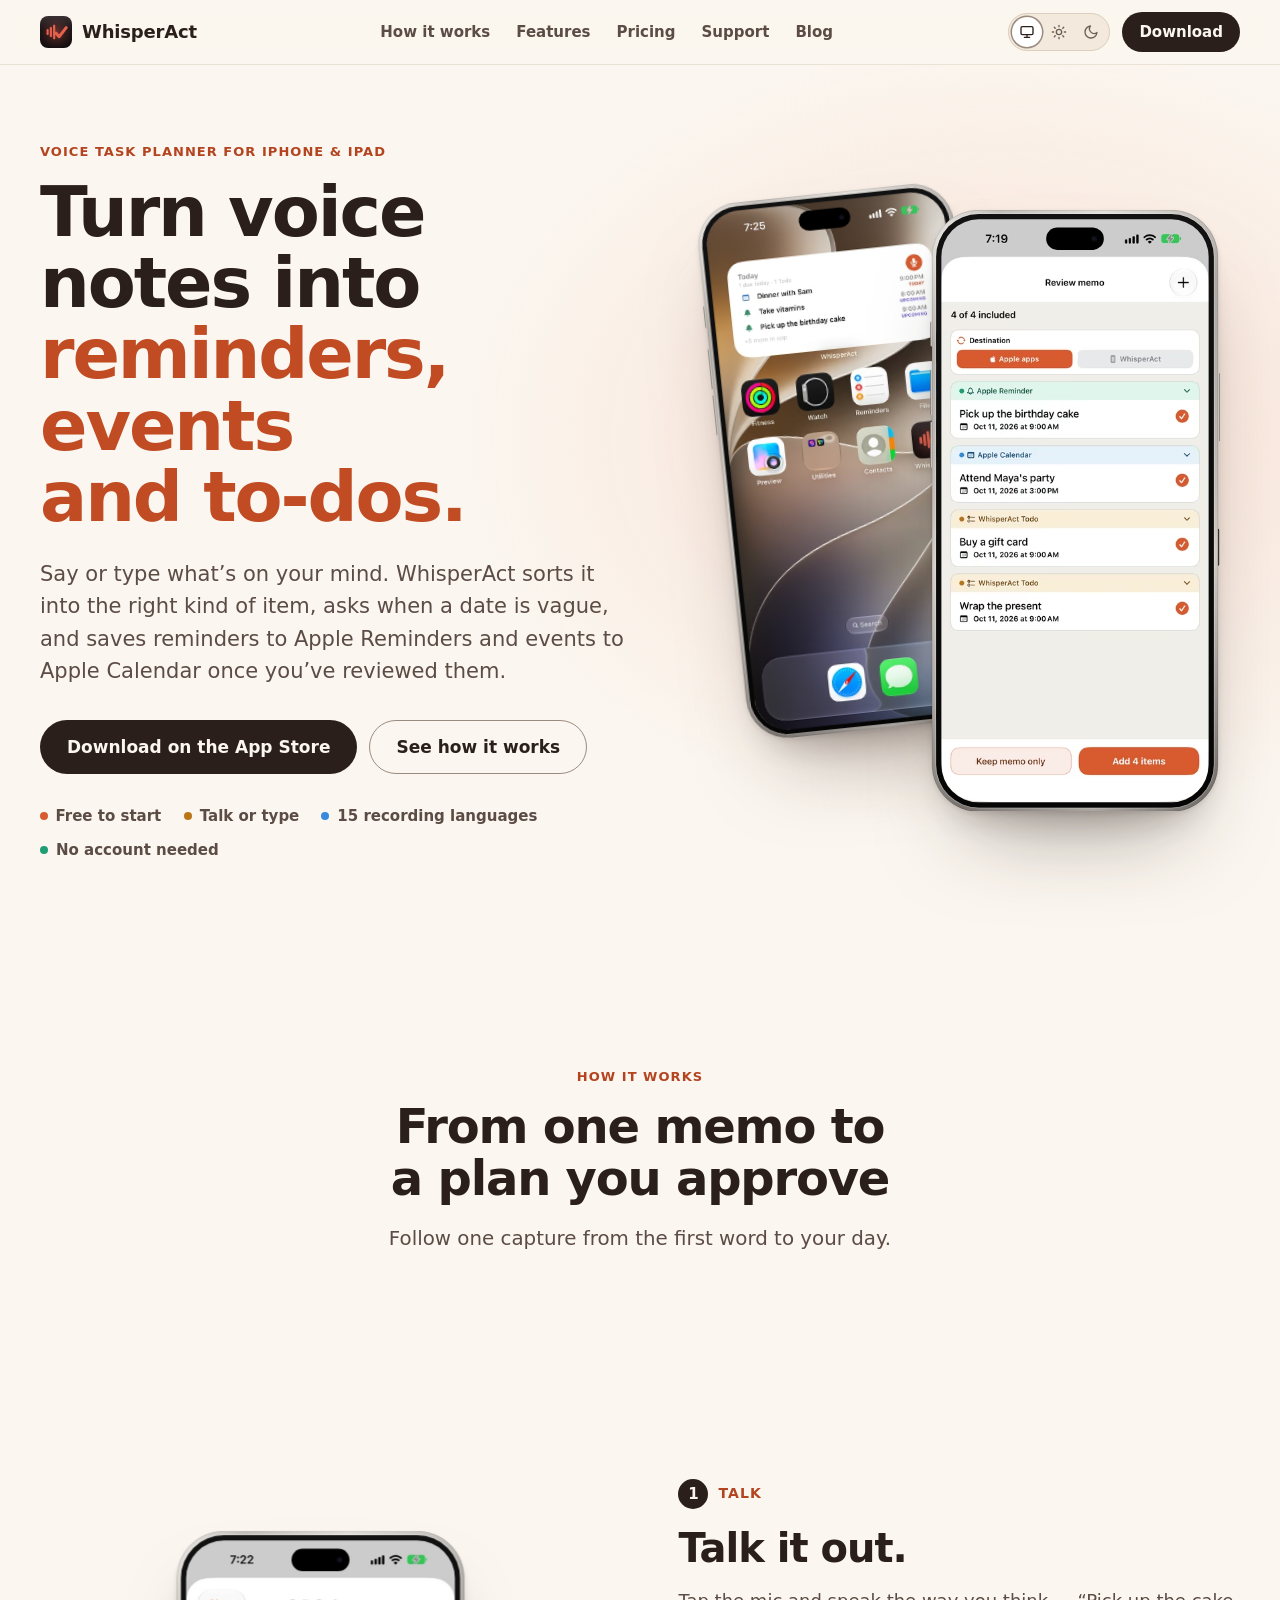
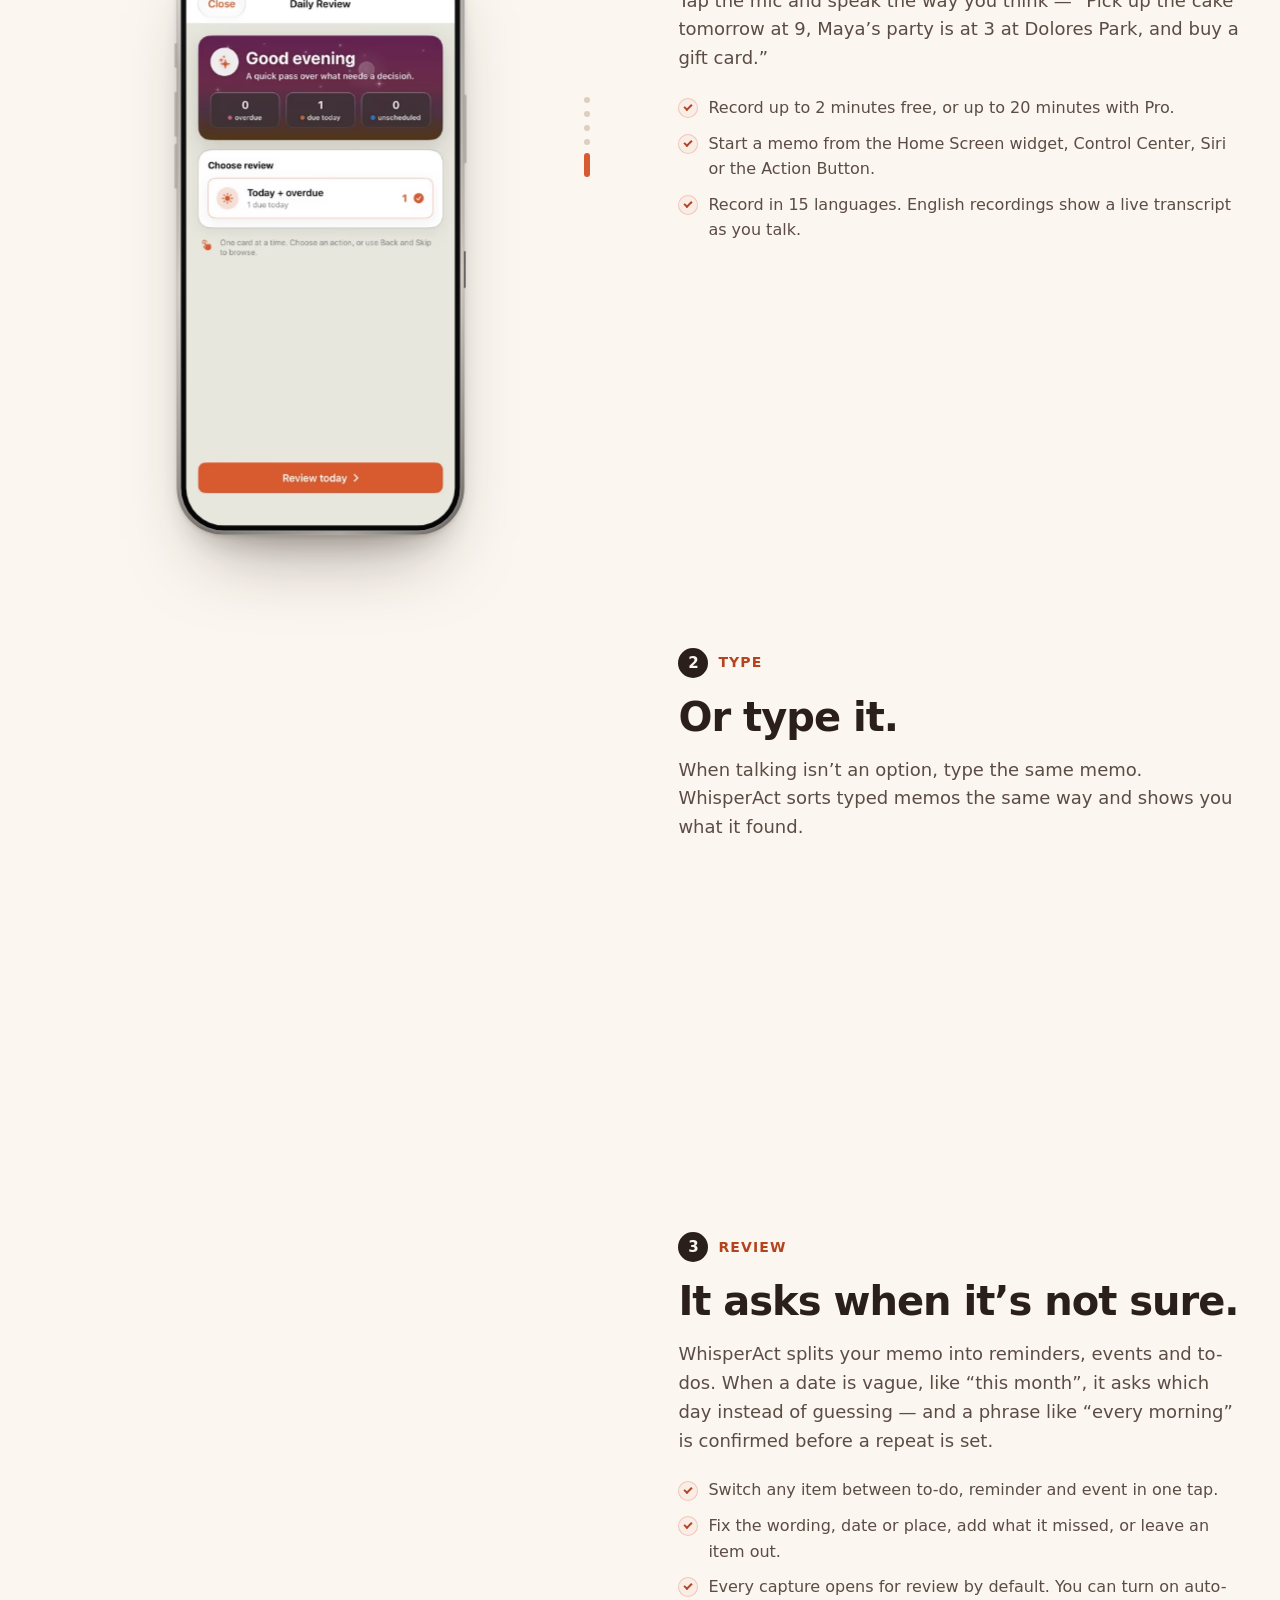
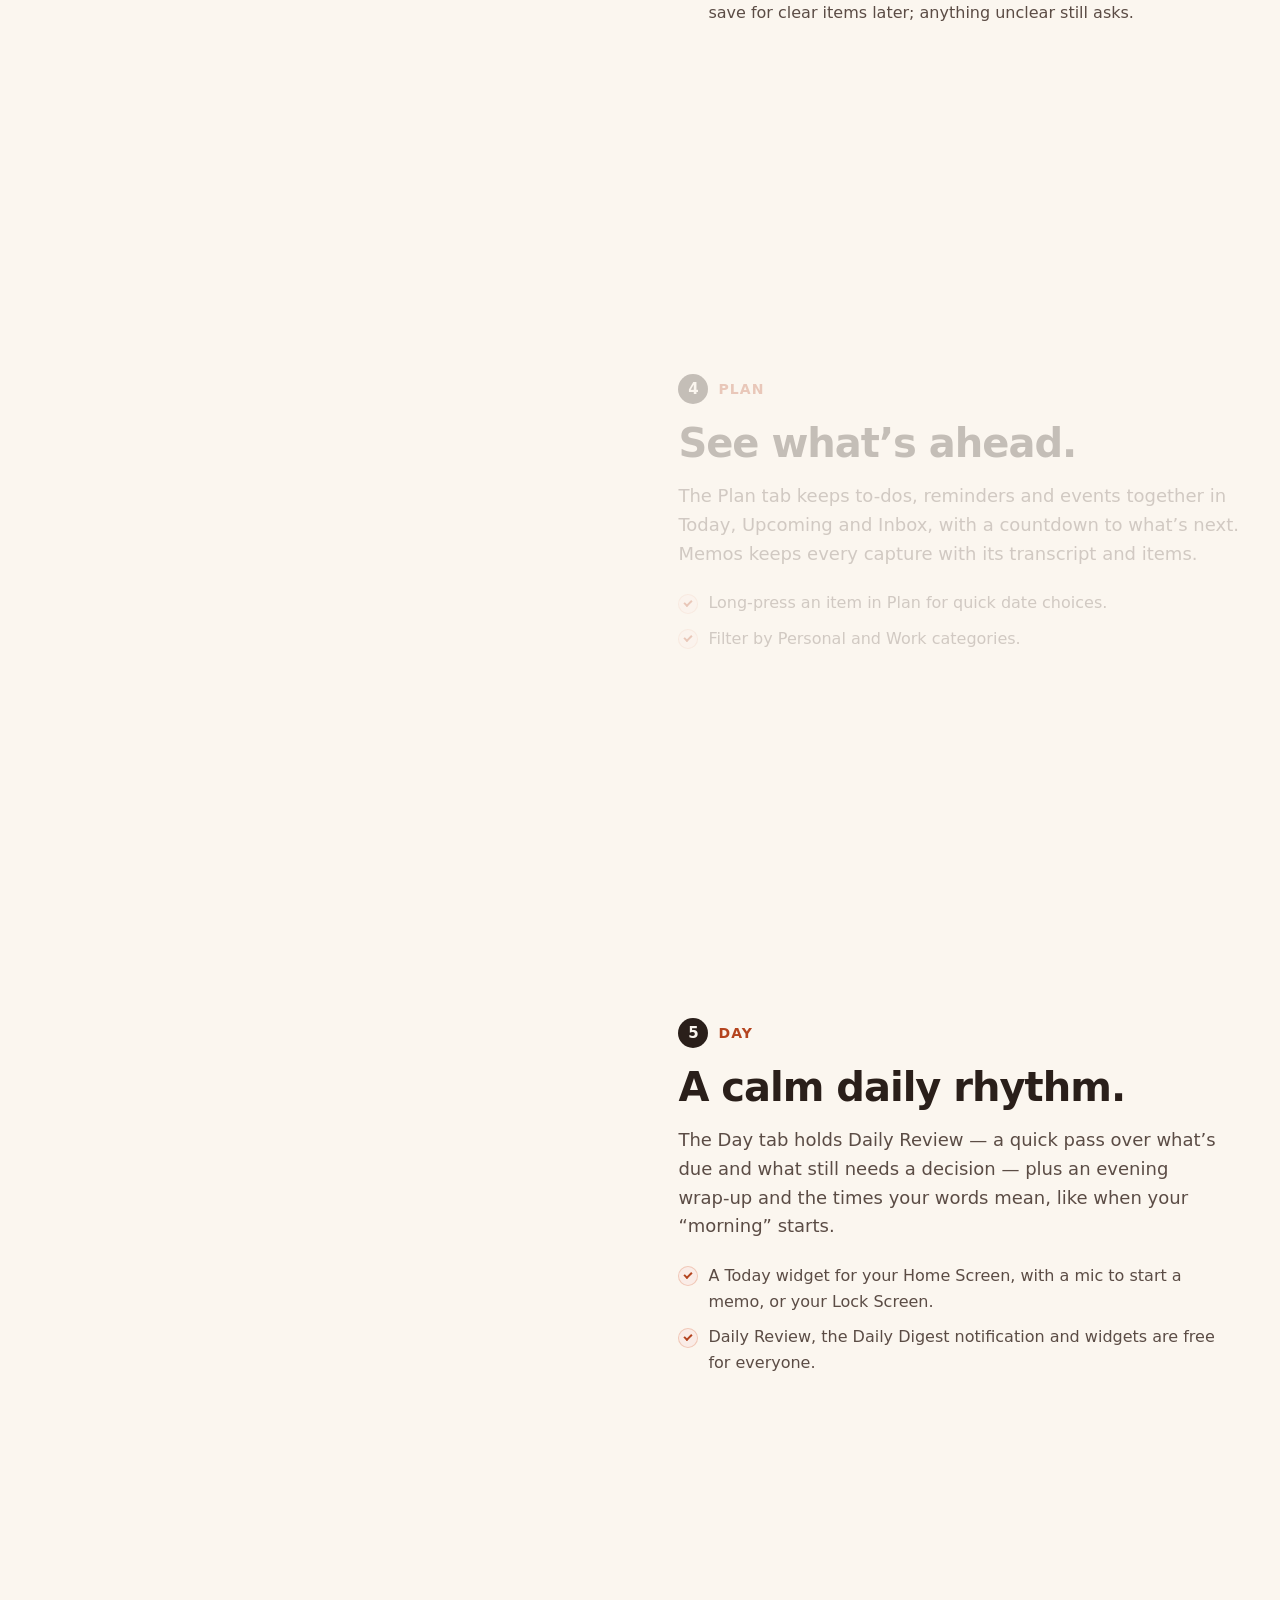
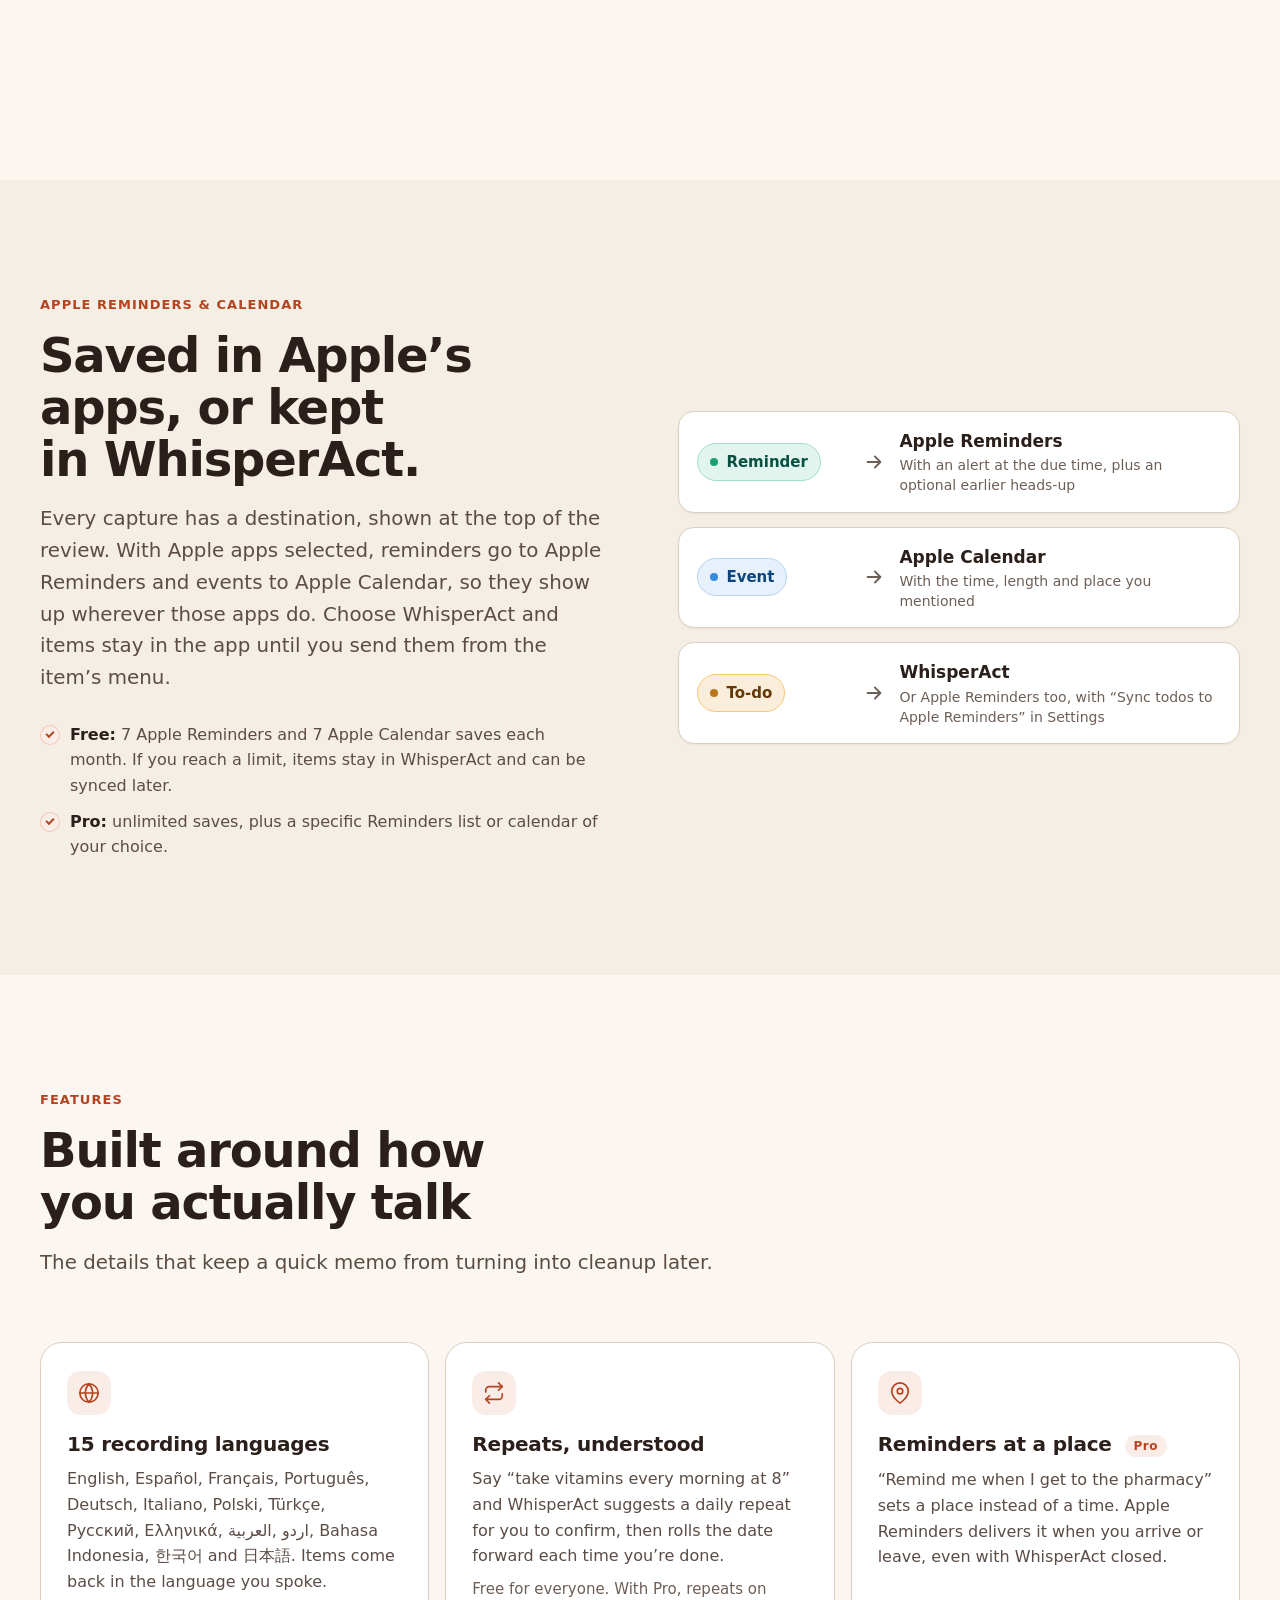
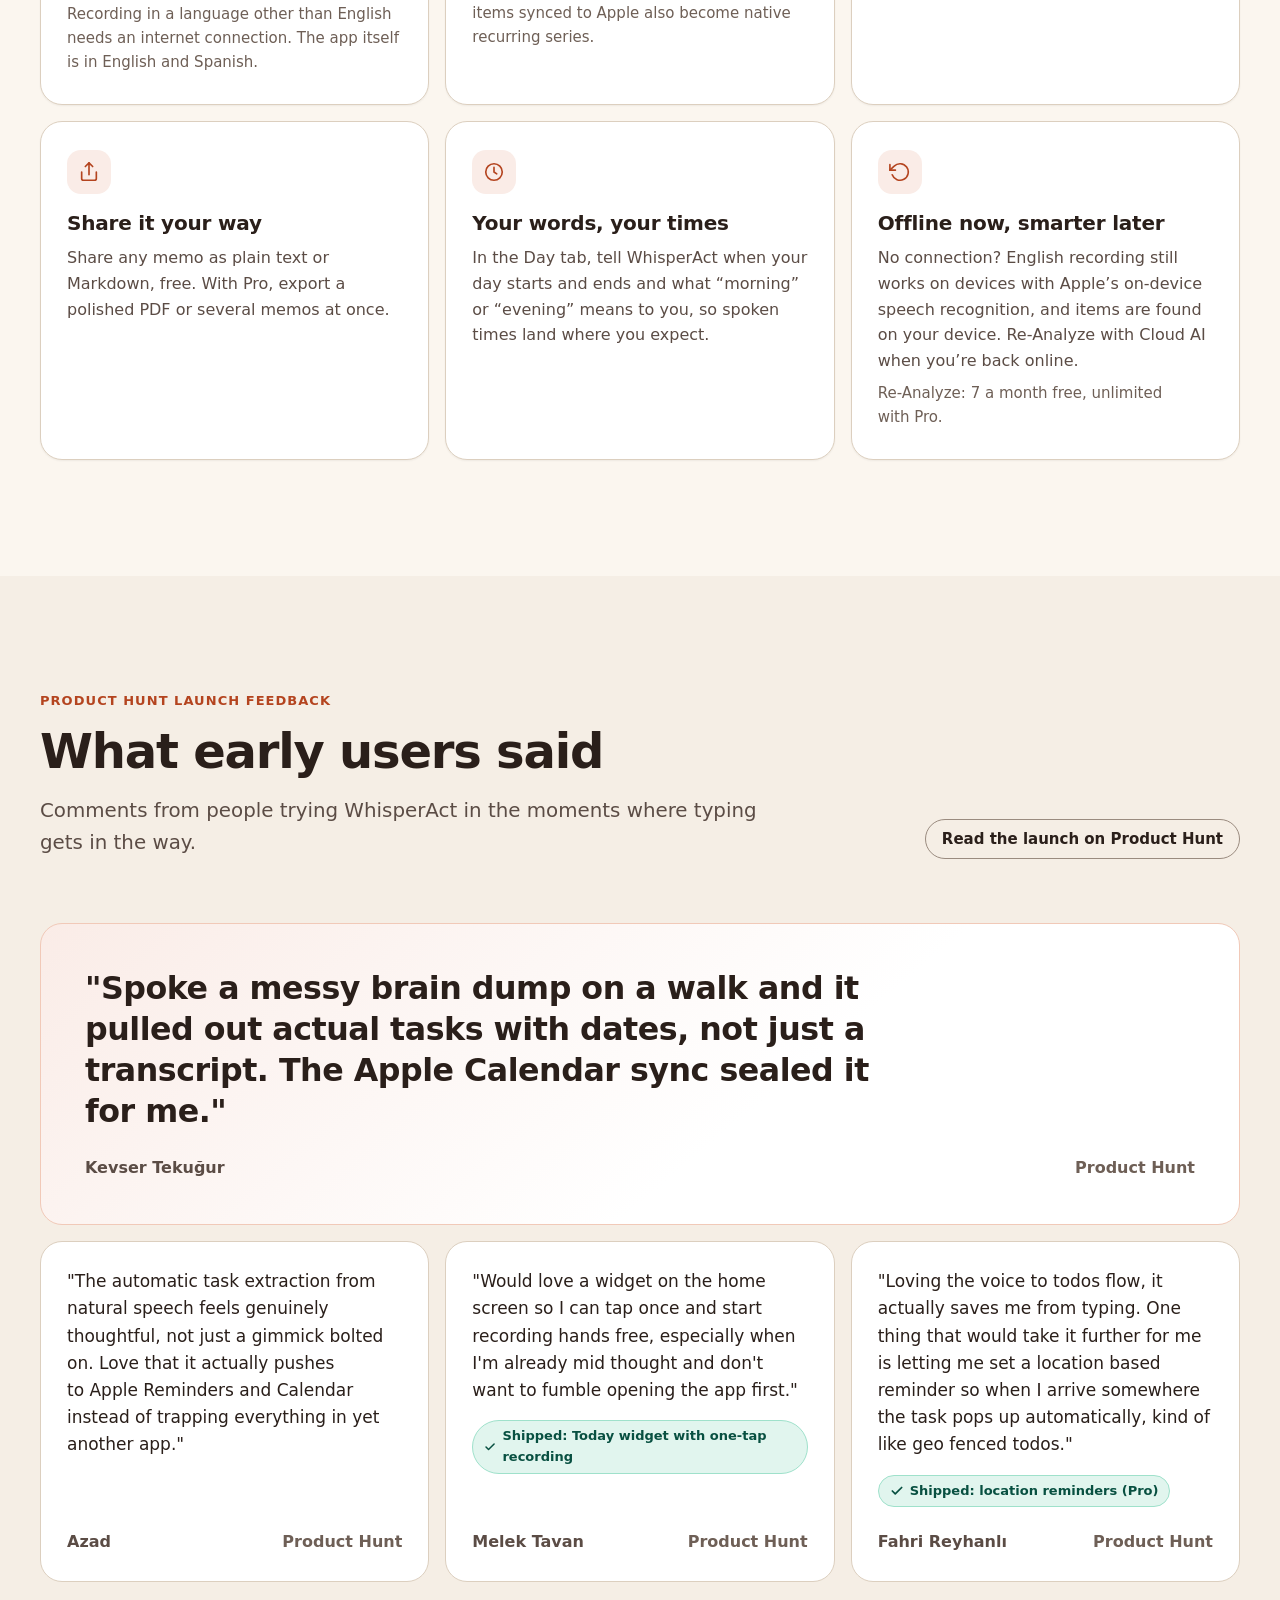
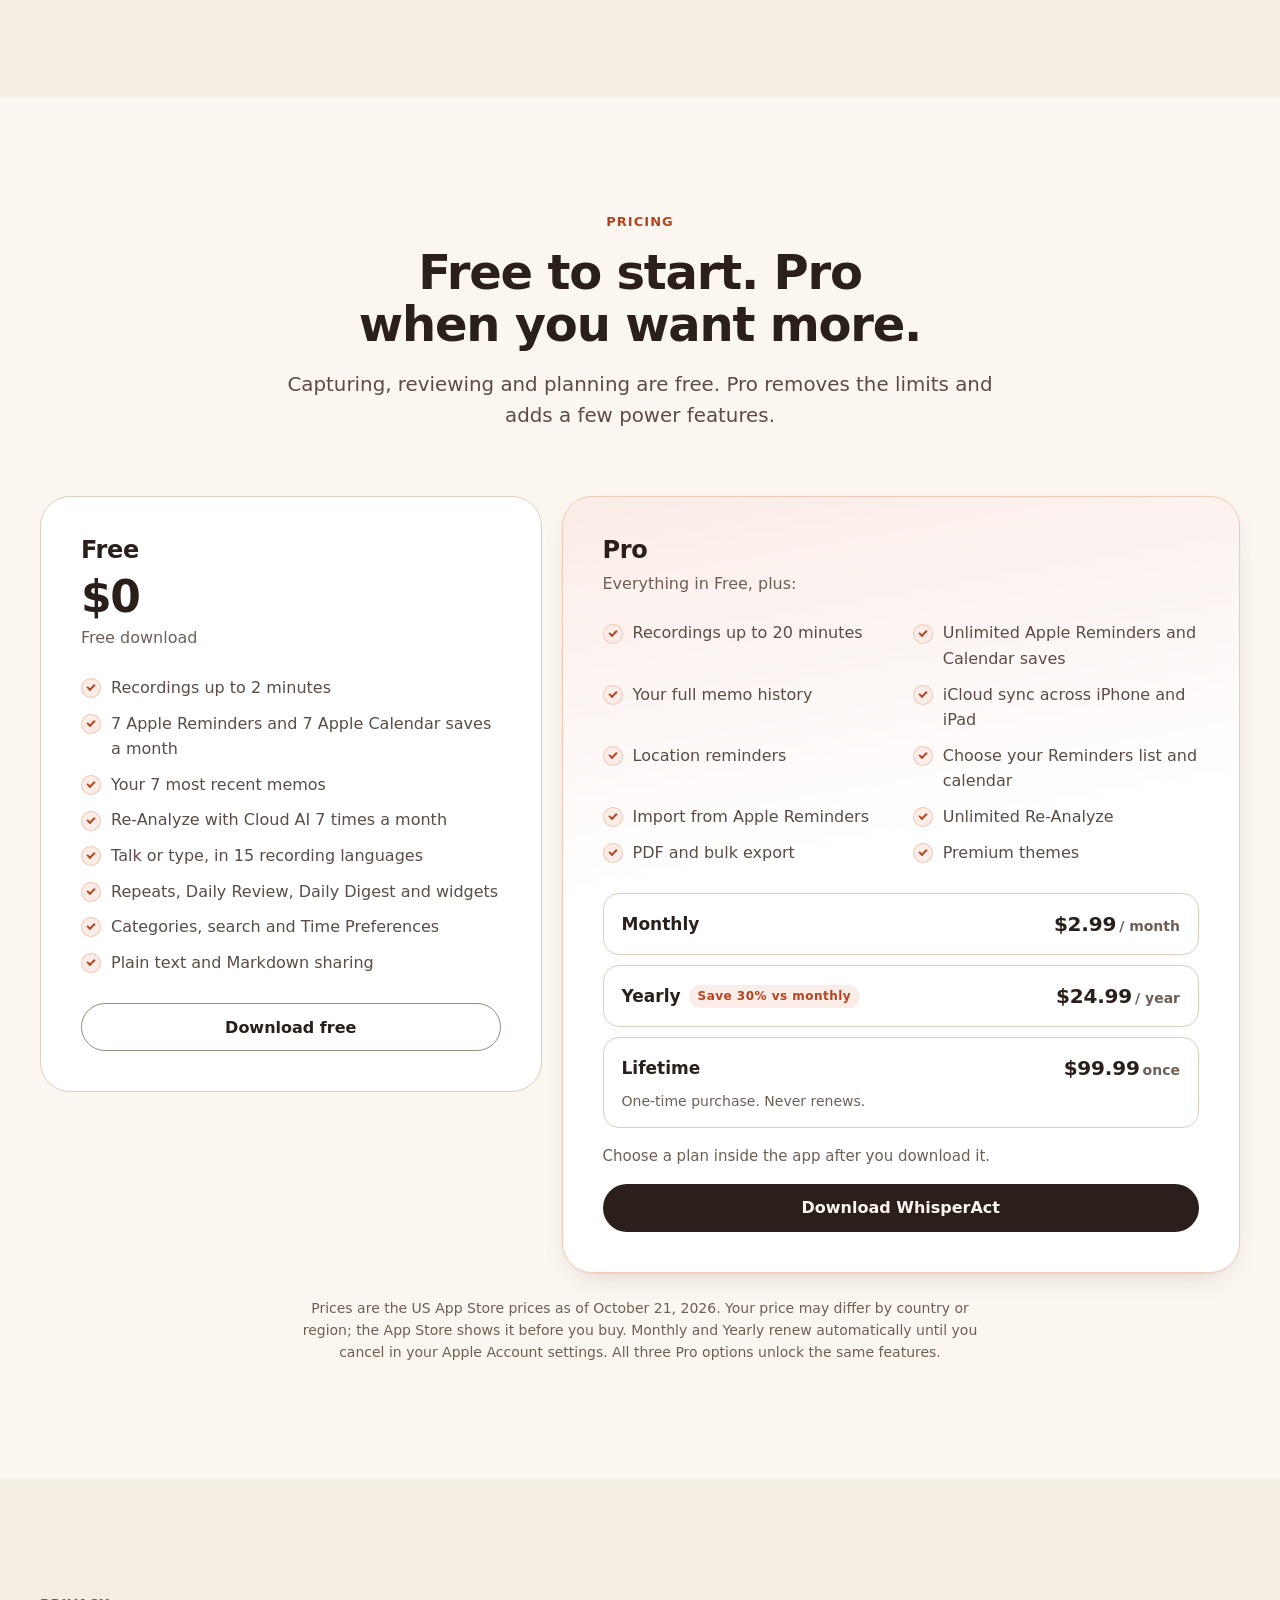
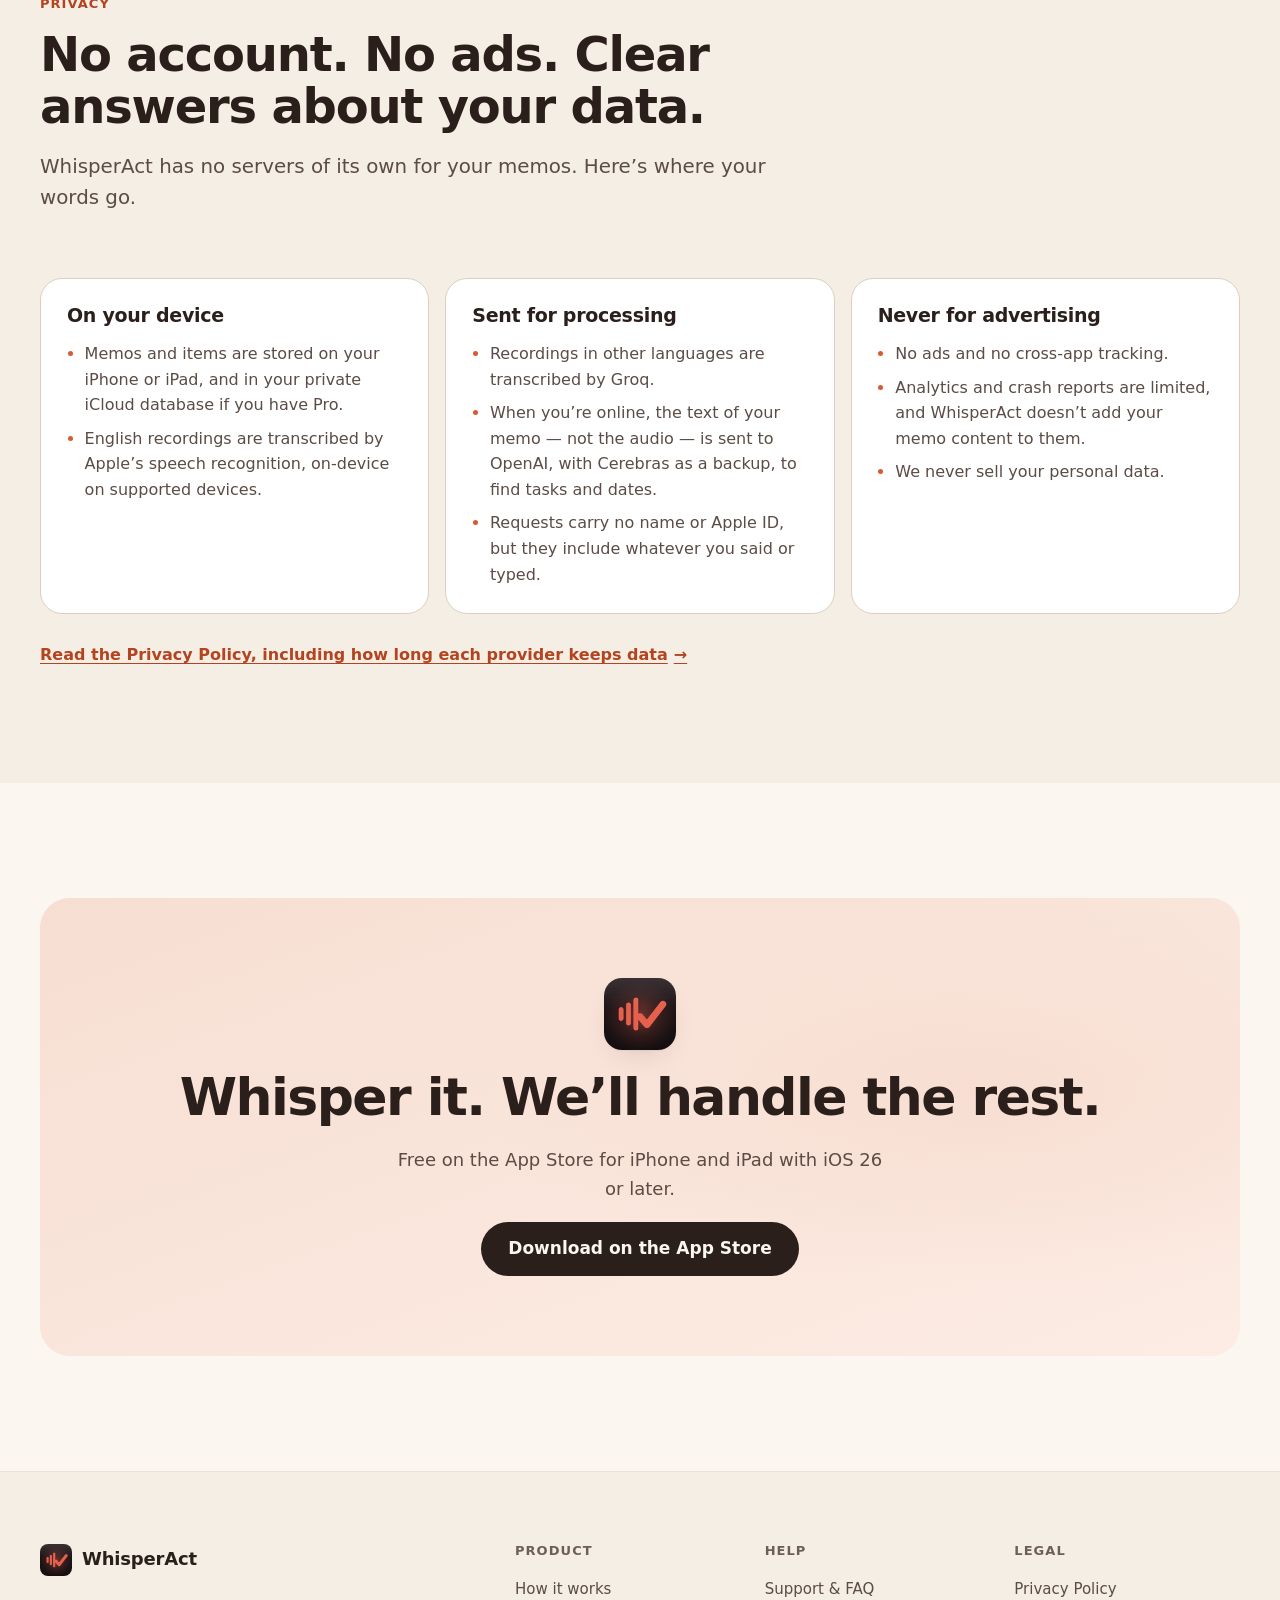
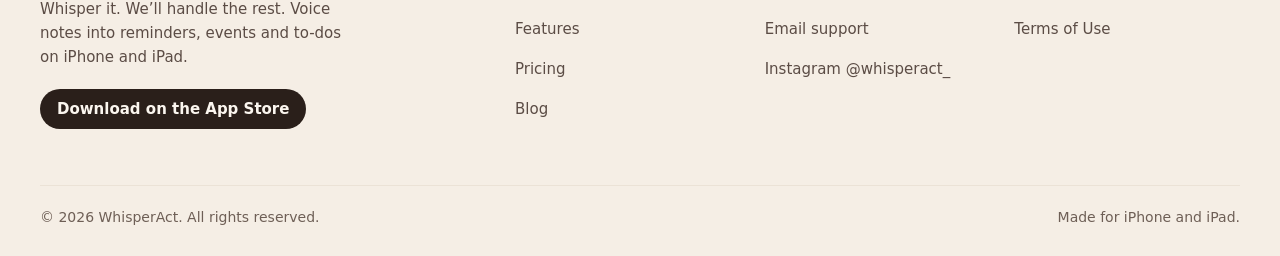
==== commit c4782661: "Refresh the website for WhisperAct 4.0.0 with light and dark themes - One shared stylesheet (site.cs" ====
--- a/index.html
+++ b/index.html
@@ -1,13 +1,13 @@
 <!DOCTYPE html>
-<html lang="en">
+<html lang="en" class="no-js">
 <head>
   <meta charset="UTF-8" />
-  <meta name="viewport" content="width=device-width, initial-scale=1.0" />
+  <meta name="viewport" content="width=device-width, initial-scale=1" />
 
   <!-- SEO -->
   <title>WhisperAct — Voice Task Planner for iPhone &amp; iPad</title>
-  <meta name="description" content="Turn voice notes into tasks, reminders, and calendar events on iPhone. WhisperAct syncs them to Apple Reminders and Calendar." />
-  <meta name="keywords" content="voice to text, speech to text, voice notes, voice memo, dictation, transcribe audio, meeting notes, to do list, AI notes, voice recorder, voice reminder, task planner, Apple Reminders, Apple Calendar, iPhone voice productivity" />
+  <meta name="description" content="Talk or type a memo. WhisperAct turns it into reminders, events and to-dos you review, then saves them to Apple Reminders and Calendar. Free to start." />
+  <meta name="keywords" content="voice to text, speech to text, voice notes, voice memo, dictation, meeting notes, to do list, AI notes, voice reminder, task planner, Apple Reminders, Apple Calendar, iPhone voice productivity" />
   <link rel="canonical" href="https://whisperact.com/" />
 
   <!-- Icons / PWA -->
@@ -16,22 +16,45 @@
   <link rel="icon" type="image/png" sizes="32x32" href="/favicon-32.png" />
   <link rel="apple-touch-icon" sizes="180x180" href="/apple-touch-icon.png" />
   <link rel="manifest" href="/site.webmanifest" />
-  <meta name="theme-color" content="#0a0a0d" />
+
+  <!-- Appearance: follows the system unless the visitor picked one (stored by /menu.js) -->
+  <meta name="color-scheme" content="light dark" />
+  <meta name="theme-color" content="#fbf6ef" media="(prefers-color-scheme: light)" />
+  <meta name="theme-color" content="#1f1c1a" media="(prefers-color-scheme: dark)" />
+  <script>
+    (function (d) {
+      var r = d.documentElement;
+      r.className = r.className.replace(/\bno-js\b/, "js");
+      try {
+        var t = localStorage.getItem("wa-theme");
+        if (t === "light" || t === "dark") {
+          r.setAttribute("data-theme", t);
+          r.style.colorScheme = t;
+          var m = d.querySelectorAll('meta[name="theme-color"]');
+          for (var i = 0; i < m.length; i++) m[i].setAttribute("content", t === "dark" ? "#1f1c1a" : "#fbf6ef");
+        }
+      } catch (e) {}
+    })(document);
+  </script>
+  <link rel="stylesheet" href="/site.css" />
+  <script src="/menu.js" defer onerror="document.documentElement.classList.remove('js')"></script>
+  <script src="/motion.js" defer></script>
+  <link rel="preload" href="/screens/iphone-frame.svg" as="image" type="image/svg+xml" />
 
   <!-- Open Graph -->
   <meta property="og:type" content="website" />
   <meta property="og:site_name" content="WhisperAct" />
   <meta property="og:locale" content="en_US" />
   <meta property="og:url" content="https://whisperact.com/" />
-  <meta property="og:title" content="WhisperAct — Voice Notes to Tasks" />
-  <meta property="og:description" content="Turn voice notes into tasks, reminders, and calendar events on iPhone. WhisperAct syncs them to Apple Reminders and Calendar." />
+  <meta property="og:title" content="WhisperAct — Voice notes to reminders, events and to-dos" />
+  <meta property="og:description" content="Talk or type a memo. WhisperAct turns it into reminders, events and to-dos you review, then saves them to Apple Reminders and Calendar. Free to start." />
   <meta property="og:image" content="https://whisperact.com/og.png" />
   <meta property="og:image:width" content="1200" />
   <meta property="og:image:height" content="630" />
-  <meta property="og:image:alt" content="WhisperAct — Turn voice notes into tasks automatically with Apple Reminders and Calendar." />
+  <meta property="og:image:alt" content="WhisperAct: Whisper it. We'll handle the rest. The Plan and Review memo screens on iPhone." />
   <meta name="twitter:card" content="summary_large_image" />
-  <meta name="twitter:title" content="WhisperAct — Voice Notes to Tasks" />
-  <meta name="twitter:description" content="Turn voice notes into tasks, reminders, and calendar events on iPhone. WhisperAct syncs them to Apple Reminders and Calendar." />
+  <meta name="twitter:title" content="WhisperAct — Voice notes to reminders, events and to-dos" />
+  <meta name="twitter:description" content="Talk or type a memo. WhisperAct turns it into reminders, events and to-dos you review, then saves them to Apple Reminders and Calendar. Free to start." />
   <meta name="twitter:image" content="https://whisperact.com/og.png" />
 
   <!-- Structured data -->
@@ -40,24 +63,33 @@
     "@context": "https://schema.org",
     "@type": "SoftwareApplication",
     "name": "WhisperAct",
-    "operatingSystem": "iOS 26",
+    "operatingSystem": "iOS 26.0 or later, iPadOS 26.0 or later",
     "applicationCategory": "ProductivityApplication",
     "url": "https://whisperact.com/",
     "downloadUrl": "https://apps.apple.com/app/id6776684339",
-    "description": "Voice task planner for iPhone that turns voice notes into tasks, reminders, and calendar events and syncs them to Apple Reminders and Calendar.",
+    "description": "Voice task planner for iPhone and iPad. Talk or type a memo and WhisperAct turns it into reminders, calendar events and to-dos that you review before they are saved to Apple Reminders and Apple Calendar.",
     "image": "https://whisperact.com/og.png",
     "screenshot": [
-      "https://whisperact.com/screens/home.png",
-      "https://whisperact.com/screens/upcoming.png",
-      "https://whisperact.com/screens/record-poster.jpg"
+      "https://whisperact.com/screens/review-hero-800.webp",
+      "https://whisperact.com/screens/plan-upcoming-800.webp",
+      "https://whisperact.com/screens/record-idle-800.webp",
+      "https://whisperact.com/screens/review-decision-800.webp"
     ],
-    "inLanguage": ["en", "ur", "ar", "es", "fr", "pt", "de", "tr", "ru", "id", "it", "ko", "ja"],
+    "inLanguage": ["en", "es"],
+    "featureList": [
+      "Turn a spoken or typed memo into reminders, calendar events and to-dos",
+      "Review items before they are saved",
+      "Save reminders to Apple Reminders and events to Apple Calendar",
+      "Record in 15 languages",
+      "Plan view with Today, Upcoming and Inbox",
+      "Daily Review and Daily Digest"
+    ],
     "offers": {
       "@type": "AggregateOffer",
       "priceCurrency": "USD",
       "lowPrice": "0",
-      "highPrice": "24.99",
-      "offerCount": "3"
+      "highPrice": "99.99",
+      "offerCount": "4"
     },
     "publisher": {
       "@type": "Organization",
@@ -93,1586 +125,536 @@
     }
   }
   </script>
-
-  <style>
-    *, *::before, *::after { box-sizing: border-box; margin: 0; padding: 0; }
-
-    :root {
-      --coral:        #D85A30;
-      --coral-dim:    rgba(216,90,48,0.15);
-      --coral-border: rgba(216,90,48,0.30);
-      --ink:          #0a0a0d;
-      --ink-2:        #111116;
-      --ink-3:        #18181f;
-      --ink-4:        #222229;
-      --line:         rgba(255,255,255,0.07);
-      --line-2:       rgba(255,255,255,0.12);
-      --text:         #f0ede8;
-      --text-2:       rgba(240,237,232,0.70);
-      --text-3:       rgba(240,237,232,0.56);
-    }
-
-    html { scroll-behavior: smooth; }
-
-    body {
-      font-family: -apple-system, BlinkMacSystemFont, "SF Pro Display", "SF Pro Text", "Segoe UI", sans-serif;
-      background: var(--ink);
-      color: var(--text);
-      -webkit-font-smoothing: antialiased;
-      overflow-x: hidden;
-    }
-
-    /* ─── NAV ──────────────────────────────────────────── */
-    nav {
-      position: sticky;
-      top: 0;
-      z-index: 100;
-      height: 60px;
-      background: rgba(10,10,13,0.80);
-      backdrop-filter: blur(16px);
-      -webkit-backdrop-filter: blur(16px);
-      border-bottom: 1px solid var(--line);
-    }
-
-    /* Centers the header content on the same column as the page content (max 1100). */
-    .nav-inner {
-      max-width: 1100px;
-      margin: 0 auto;
-      width: 100%;
-      height: 100%;
-      display: flex;
-      align-items: center;
-      justify-content: space-between;
-      padding: 0 40px;
-    }
-
-    /* Hamburger — hidden on desktop, shown ≤900px. */
-    .nav-toggle {
-      display: none;
-      flex-direction: column;
-      justify-content: center;
-      gap: 5px;
-      width: 44px;
-      height: 44px;
-      margin-right: -10px;
-      background: none;
-      border: 0;
-      cursor: pointer;
-    }
-    .nav-toggle span {
-      display: block;
-      width: 22px;
-      height: 2px;
-      margin: 0 auto;
-      border-radius: 2px;
-      background: var(--coral);
-      transition: transform 0.25s ease, opacity 0.2s ease;
-    }
-    .nav-toggle:focus-visible {
-      outline: 2px solid var(--coral);
-      outline-offset: 2px;
-      border-radius: 8px;
-    }
-
-    .nav-brand {
-      font-size: 15px;
-      font-weight: 700;
-      letter-spacing: -0.3px;
-      color: var(--text);
-      text-decoration: none;
-      display: flex;
-      align-items: center;
-      gap: 10px;
-    }
-
-    .nav-brand img {
-      width: 28px;
-      height: 28px;
-      border-radius: 7px;
-    }
-
-    .nav-links {
-      display: flex;
-      align-items: center;
-      gap: 32px;
-      list-style: none;
-    }
-
-    .nav-links a {
-      font-size: 13px;
-      font-weight: 500;
-      color: var(--text-2);
-      text-decoration: none;
-      transition: color 0.15s;
-    }
-
-    .nav-links a:hover { color: var(--text); }
-
-    .nav-cta {
-      background: var(--coral) !important;
-      color: #fff !important;
-      padding: 8px 18px !important;
-      border-radius: 8px !important;
-      font-weight: 600 !important;
-    }
-
-    /* ─── HERO ─────────────────────────────────────────── */
-    .hero {
-      min-height: 88vh;
-      display: flex;
-      align-items: center;
-      position: relative;
-      overflow: hidden;
-      padding: 80px 40px 80px;
-      max-width: 1100px;
-      margin: 0 auto;
-    }
-
-    .hero-bg {
-      position: fixed;
-      inset: 0;
-      pointer-events: none;
-      z-index: 0;
-      background: radial-gradient(ellipse 60% 50% at 60% 40%, rgba(216,90,48,0.06) 0%, transparent 70%);
-    }
-
-    .hero-content {
-      position: relative;
-      z-index: 1;
-      max-width: 600px;
-    }
-
-    .hero-eyebrow {
-      display: inline-flex;
-      align-items: center;
-      gap: 8px;
-      font-size: 11px;
-      font-weight: 700;
-      letter-spacing: 0.12em;
-      text-transform: uppercase;
-      color: var(--coral);
-      margin-bottom: 28px;
-    }
-
-    .hero-eyebrow::before {
-      content: '';
-      display: block;
-      width: 20px;
-      height: 1px;
-      background: var(--coral);
-    }
-
-    .hero h1 {
-      font-size: clamp(40px, 6vw, 72px);
-      font-weight: 800;
-      line-height: 1.05;
-      letter-spacing: -2px;
-      margin-bottom: 24px;
-      color: var(--text);
-    }
-
-    .hero h1 em {
-      font-style: normal;
-      color: var(--coral);
-    }
-
-    .hero-sub {
-      font-size: clamp(16px, 2vw, 19px);
-      line-height: 1.65;
-      color: var(--text-2);
-      max-width: 480px;
-      margin-bottom: 36px;
-    }
-
-    .hero-actions {
-      display: flex;
-      align-items: center;
-      gap: 16px;
-      flex-wrap: wrap;
-      margin-bottom: 48px;
-    }
-
-    .btn-dl {
-      display: inline-flex;
-      align-items: center;
-      gap: 9px;
-      background: var(--coral);
-      color: #fff;
-      font-size: 15px;
-      font-weight: 600;
-      padding: 14px 26px;
-      border-radius: 12px;
-      text-decoration: none;
-      letter-spacing: -0.2px;
-      transition: opacity 0.15s, transform 0.15s;
-    }
-
-    .btn-dl:hover { opacity: 0.88; transform: translateY(-1px); }
-
-    .btn-ghost {
-      font-size: 14px;
-      font-weight: 500;
-      color: var(--text-2);
-      text-decoration: none;
-      transition: color 0.15s;
-    }
-
-    .btn-ghost:hover { color: var(--text); }
-
-    .hero-meta {
-      display: flex;
-      gap: 28px;
-      flex-wrap: wrap;
-    }
-
-    .hero-meta-item {
-      display: flex;
-      flex-direction: column;
-      gap: 3px;
-    }
-
-    .hero-meta-num {
-      font-size: 20px;
-      font-weight: 800;
-      letter-spacing: -0.5px;
-      color: var(--text);
-      white-space: nowrap;
-    }
-
-    .hero-meta-label {
-      font-size: 11px;
-      font-weight: 500;
-      letter-spacing: 0.06em;
-      text-transform: uppercase;
-      color: var(--text-3);
-    }
-
-    /* Waveform */
-    .hero-visual {
-      position: absolute;
-      right: 0;
-      top: 50%;
-      transform: translateY(-50%);
-      width: 440px;
-      z-index: 1;
-      pointer-events: none;
-    }
-
-    @media (max-width: 860px) { .hero-visual { display: none; } }
-
-    .waveform-wrap {
-      display: flex;
-      align-items: center;
-      justify-content: center;
-      gap: 5px;
-      height: 200px;
-    }
-
-    .wf-bar {
-      width: 4px;
-      border-radius: 3px;
-      background: var(--coral);
-      animation: wave 1.4s ease-in-out infinite;
-      opacity: 0.7;
-    }
-
-    @keyframes wave {
-      0%, 100% { transform: scaleY(0.25); opacity: 0.35; }
-      50%       { transform: scaleY(1);    opacity: 0.85; }
-    }
-
-    @media (prefers-reduced-motion: reduce) {
-      .wf-bar { animation: none; opacity: 0.4; transform: scaleY(0.5); }
-    }
-
-    /* App icon float */
-    .hero-icon {
-      width: 100px;
-      height: 100px;
-      border-radius: 22px;
-      margin: 0 auto 32px;
-      display: block;
-      box-shadow: 0 0 0 1px rgba(216,90,48,0.25), 0 20px 60px rgba(216,90,48,0.20);
-      animation: float 5s ease-in-out infinite;
-    }
-
-    @keyframes float {
-      0%, 100% { transform: translateY(0); }
-      50%       { transform: translateY(-8px); }
-    }
-
-    @media (prefers-reduced-motion: reduce) {
-      .hero-icon { animation: none; }
-    }
-
-    /* ─── SECTION BASE ──────────────────────────────────── */
-    .section-wrap {
-      max-width: 1100px;
-      margin: 0 auto;
-      padding: 80px 40px;
-    }
-
-    .section-label {
-      font-size: 11px;
-      font-weight: 700;
-      letter-spacing: 0.12em;
-      text-transform: uppercase;
-      color: var(--coral);
-      margin-bottom: 14px;
-    }
-
-    .section-title {
-      font-size: clamp(26px, 4vw, 42px);
-      font-weight: 800;
-      letter-spacing: -1px;
-      line-height: 1.1;
-      margin-bottom: 14px;
-    }
-
-    .section-sub {
-      font-size: 16px;
-      color: var(--text-2);
-      line-height: 1.65;
-      max-width: 520px;
-      margin-bottom: 56px;
-    }
-
-    /* ─── DIVIDER ───────────────────────────────────────── */
-    .divider {
-      height: 1px;
-      background: var(--line);
-      max-width: 1100px;
-      margin: 0 auto;
-    }
-
-    /* ─── SCREENS SHOWCASE ──────────────────────────────── */
-    .screens-row {
-      display: flex;
-      justify-content: center;
-      align-items: center;
-      gap: 28px;
-      position: relative;
-    }
-    .screens-row::before {
-      content: "";
-      position: absolute;
-      inset: -12% -8%;
-      background: radial-gradient(ellipse 52% 46% at 50% 46%, rgba(216,90,48,0.12) 0%, transparent 70%);
-      pointer-events: none;
-      z-index: 0;
-    }
-    .phone {
-      position: relative;
-      z-index: 1;
-      width: clamp(186px, 22vw, 252px);
-      margin: 0;
-      border-radius: 40px;
-      overflow: hidden;
-      border: 1px solid var(--line-2);
-      background: var(--ink);
-      box-shadow: 0 24px 60px rgba(0,0,0,0.55);
-    }
-    .phone img, .phone video {
-      display: block;
-      width: 100%;
-      height: auto;
-    }
-    .phone--feature {
-      width: clamp(208px, 25vw, 286px);
-      border-color: var(--coral-border);
-      box-shadow: 0 28px 72px rgba(0,0,0,0.6), 0 0 0 1px var(--coral-border), 0 0 54px rgba(216,90,48,0.34);
-    }
-    @media (max-width: 760px) {
-      .screens-row { flex-direction: column; gap: 36px; }
-      .phone, .phone--feature { width: min(74vw, 300px); }
-    }
-
-    /* ─── HOW IT WORKS — 3 steps ──────────────────────── */
-    .steps {
-      display: grid;
-      grid-template-columns: repeat(3, 1fr);
-      gap: 2px;
-      background: var(--line);
-      border: 1px solid var(--line);
-      border-radius: 20px;
-      overflow: hidden;
-    }
-
-    .step {
-      background: var(--ink-2);
-      padding: 40px 36px;
-      transition: background 0.2s;
-    }
-
-    .step:hover { background: var(--ink-3); }
-
-    .step-num {
-      font-size: 11px;
-      font-weight: 700;
-      letter-spacing: 0.1em;
-      color: var(--coral);
-      margin-bottom: 20px;
-    }
-
-    .step-icon {
-      width: 42px;
-      height: 42px;
-      margin-bottom: 20px;
-      color: var(--text-2);
-    }
-
-    .step h3 {
-      font-size: 17px;
-      font-weight: 700;
-      letter-spacing: -0.3px;
-      margin-bottom: 10px;
-    }
-
-    .step p {
-      font-size: 14px;
-      color: var(--text-2);
-      line-height: 1.65;
-    }
-
-    /* ─── BENTO FEATURES ────────────────────────────────── */
-    .bento {
-      display: grid;
-      grid-template-columns: repeat(3, 1fr);
-      grid-template-rows: auto;
-      gap: 12px;
-    }
-
-    .bento-card {
-      position: relative;
-      background: var(--ink-2);
-      border: 1px solid var(--line);
-      border-radius: 18px;
-      padding: 32px 28px;
-      transition: border-color 0.2s, background 0.2s, transform 0.2s;
-      opacity: 0;
-      transform: translateY(16px);
-    }
-
-    .bento-card.visible {
-      opacity: 1;
-      transform: translateY(0);
-      transition: opacity 0.5s ease, transform 0.5s ease, border-color 0.2s, background 0.2s;
-    }
-
-    .bento-card:hover {
-      border-color: var(--line-2);
-      background: var(--ink-3);
-      transform: translateY(-2px) !important;
-    }
-
-    .bento-card.span-2 { grid-column: span 2; }
-    .bento-card.span-full { grid-column: 1 / -1; }
-
-    .bento-icon {
-      width: 36px;
-      height: 36px;
-      margin-bottom: 18px;
-      color: var(--coral);
-      opacity: 0.85;
-    }
-
-    .bento-badge {
-      position: absolute;
-      top: 20px;
-      right: 20px;
-      display: inline-block;
-      font-size: 9px;
-      font-weight: 700;
-      letter-spacing: 0.1em;
-      text-transform: uppercase;
-      color: var(--coral);
-      background: var(--coral-dim);
-      border: 1px solid var(--coral-border);
-      border-radius: 4px;
-      padding: 3px 8px;
-    }
-
-    .bento-card h3 {
-      font-size: 16px;
-      font-weight: 700;
-      letter-spacing: -0.3px;
-      margin-bottom: 10px;
-    }
-
-    .bento-card p {
-      font-size: 14px;
-      color: var(--text-2);
-      line-height: 1.65;
-    }
-
-    /* Inline waveform accent inside feature card */
-    .mini-wave {
-      display: flex;
-      align-items: center;
-      gap: 3px;
-      margin-top: 20px;
-    }
-
-    .mini-bar {
-      width: 3px;
-      border-radius: 2px;
-      background: var(--coral);
-      opacity: 0.5;
-    }
-
-    /* ─── PRODUCT HUNT REVIEWS ─────────────────────────── */
-    .reviews-section {
-      position: relative;
-      overflow: hidden;
-    }
-
-    .reviews-section::before {
-      content: "";
-      position: absolute;
-      inset: 18% -12% auto auto;
-      width: 420px;
-      height: 420px;
-      border-radius: 50%;
-      background: radial-gradient(circle, rgba(216,90,48,0.12) 0%, transparent 68%);
-      pointer-events: none;
-    }
-
-    .reviews-head {
-      display: grid;
-      grid-template-columns: minmax(0, 1fr) auto;
-      gap: 32px;
-      align-items: end;
-      margin-bottom: 34px;
-    }
-
-    .reviews-head .section-sub {
-      margin-bottom: 0;
-    }
-
-    .ph-link {
-      display: inline-flex;
-      align-items: center;
-      gap: 8px;
-      color: var(--text);
-      background: rgba(216,90,48,0.08);
-      border: 1px solid var(--coral-border);
-      border-radius: 999px;
-      padding: 10px 15px;
-      font-size: 13px;
-      font-weight: 700;
-      text-decoration: none;
-      white-space: nowrap;
-      transition: background 0.15s, border-color 0.15s, transform 0.15s;
-    }
-
-    .ph-link:hover {
-      background: rgba(216,90,48,0.14);
-      border-color: rgba(216,90,48,0.48);
-      transform: translateY(-1px);
-    }
-
-    .ph-mark {
-      display: inline-grid;
-      place-items: center;
-      width: 22px;
-      height: 22px;
-      border-radius: 50%;
-      background: var(--coral);
-      color: #fff;
-      font-size: 13px;
-      font-weight: 800;
-      line-height: 1;
-    }
-
-    .review-proof {
-      display: flex;
-      align-items: center;
-      justify-content: flex-end;
-      gap: 10px;
-      flex-wrap: wrap;
-    }
-
-    .rating-pill {
-      display: inline-flex;
-      align-items: center;
-      gap: 8px;
-      color: var(--text);
-      background: rgba(255,255,255,0.045);
-      border: 1px solid var(--line-2);
-      border-radius: 999px;
-      padding: 10px 15px;
-      font-size: 13px;
-      font-weight: 700;
-      white-space: nowrap;
-    }
-
-    .rating-stars {
-      color: var(--coral);
-      letter-spacing: 0.08em;
-      font-size: 12px;
-      line-height: 1;
-    }
-
-    .reviews-grid {
-      display: grid;
-      grid-template-columns: repeat(2, minmax(0, 1fr));
-      gap: 14px;
-      align-items: start;
-    }
-
-    .review-card {
-      position: relative;
-      display: flex;
-      flex-direction: column;
-      min-height: 100%;
-      padding: 30px;
-      border: 1px solid var(--line);
-      border-radius: 20px;
-      background: linear-gradient(180deg, rgba(255,255,255,0.045), rgba(255,255,255,0.018));
-      text-decoration: none;
-      color: var(--text);
-      transition: border-color 0.18s, background 0.18s, transform 0.18s;
-    }
-
-    .review-card:hover {
-      border-color: var(--line-2);
-      background: linear-gradient(180deg, rgba(255,255,255,0.065), rgba(255,255,255,0.024));
-      transform: translateY(-2px);
-    }
-
-    .review-card.featured {
-      border-color: var(--coral-border);
-      background: linear-gradient(145deg, rgba(216,90,48,0.12), rgba(255,255,255,0.028) 56%, rgba(255,255,255,0.018));
-      box-shadow: 0 28px 80px rgba(0,0,0,0.34), 0 0 0 1px rgba(216,90,48,0.10);
-    }
-
-    .review-kicker {
-      display: flex;
-      align-items: center;
-      justify-content: space-between;
-      gap: 14px;
-      margin-bottom: 22px;
-      color: var(--text-3);
-      font-size: 11px;
-      font-weight: 700;
-      letter-spacing: 0.1em;
-      text-transform: uppercase;
-    }
-
-    .review-quote {
-      font-size: 16px;
-      line-height: 1.65;
-      color: var(--text);
-      letter-spacing: -0.15px;
-    }
-
-    /* "Shipped" reply under a review that asked for a feature we've since built. */
-    .review-shipped {
-      display: inline-flex;
-      align-items: center;
-      gap: 6px;
-      margin-top: 14px;
-      padding: 5px 11px;
-      border: 1px solid var(--line-2);
-      border-radius: 999px;
-      background: var(--ink-3);
-      color: var(--text-2);
-      font-size: 11px;
-      font-weight: 700;
-      letter-spacing: 0.06em;
-      text-transform: uppercase;
-    }
-
-    .review-shipped svg {
-      width: 13px;
-      height: 13px;
-      flex: none;
-    }
-
-    .review-card.featured .review-quote {
-      font-size: 18px;
-      line-height: 1.55;
-      letter-spacing: -0.2px;
-      font-weight: 700;
-    }
-
-    .review-author {
-      display: flex;
-      align-items: center;
-      justify-content: space-between;
-      gap: 16px;
-      margin-top: auto;
-      padding-top: 26px;
-      color: var(--text-2);
-      font-size: 14px;
-      font-weight: 700;
-    }
-
-    .review-source {
-      color: var(--coral);
-      font-size: 12px;
-      font-weight: 700;
-      white-space: nowrap;
-    }
-
-    /* ─── PRICING ───────────────────────────────────────── */
-    .pricing-grid {
-      display: grid;
-      grid-template-columns: 1fr 1fr 1fr;
-      gap: 16px;
-      max-width: 1080px;
-    }
-
-    /* Annual discount accents */
-    .price-was {
-      text-decoration: line-through;
-      color: var(--text-3);
-      margin-right: 6px;
-      font-weight: 600;
-    }
-    .plan-save { color: var(--coral); font-weight: 700; }
-
-    /* Top-right discount badge */
-    .save-corner {
-      position: absolute;
-      top: 14px;
-      right: 14px;
-      background: var(--coral);
-      color: #fff;
-      font-size: 11px;
-      font-weight: 800;
-      letter-spacing: 0.04em;
-      padding: 5px 11px;
-      border-radius: 999px;
-      box-shadow: 0 4px 12px rgba(216,90,48,0.35);
-    }
-    .limited-note {
-      font-size: 12px;
-      font-weight: 600;
-      color: var(--coral);
-      margin-top: -18px;
-      margin-bottom: 24px;
-    }
-
-    .pricing-card {
-      background: var(--ink-2);
-      border: 1px solid var(--line);
-      border-radius: 20px;
-      padding: 36px 32px;
-      display: flex;
-      flex-direction: column;
-    }
-
-    .pricing-card.pro-card {
-      border-color: var(--coral-border);
-      background: rgba(216,90,48,0.04);
-      position: relative;
-    }
-
-    .pro-pill {
-      position: absolute;
-      top: -1px;
-      left: 50%;
-      transform: translateX(-50%);
-      background: var(--coral);
-      color: #fff;
-      font-size: 10px;
-      font-weight: 700;
-      letter-spacing: 0.1em;
-      text-transform: uppercase;
-      padding: 5px 14px;
-      border-radius: 0 0 10px 10px;
-    }
-
-    .plan-tier {
-      font-size: 11px;
-      font-weight: 700;
-      letter-spacing: 0.1em;
-      text-transform: uppercase;
-      color: var(--text-3);
-      margin-bottom: 10px;
-    }
-
-    .pro-card .plan-tier { color: var(--coral); }
-
-    .plan-price {
-      font-size: 44px;
-      font-weight: 800;
-      letter-spacing: -2px;
-      margin-bottom: 4px;
-    }
-
-    .plan-billing {
-      font-size: 13px;
-      color: var(--text-3);
-      margin-bottom: 28px;
-    }
-
-    .plan-divider {
-      height: 1px;
-      background: var(--line);
-      margin-bottom: 24px;
-    }
-
-    .plan-features {
-      list-style: none;
-      display: flex;
-      flex-direction: column;
-      gap: 12px;
-      margin-bottom: 28px;
-    }
-
-    .plan-features li {
-      font-size: 14px;
-      color: var(--text-2);
-      display: flex;
-      gap: 10px;
-      line-height: 1.4;
-    }
-
-    .plan-features li .ck {
-      color: var(--coral);
-      font-weight: 700;
-      flex-shrink: 0;
-    }
-
-    .plan-features li strong {
-      color: var(--text);
-      font-weight: 600;
-    }
-
-    .feature-emphasis {
-      color: var(--text);
-      font-weight: 700;
-    }
-
-    .btn-plan {
-      display: block;
-      margin-top: auto;
-      text-align: center;
-      padding: 14px;
-      border-radius: 12px;
-      font-size: 14px;
-      font-weight: 600;
-      text-decoration: none;
-      transition: opacity 0.15s, transform 0.15s;
-    }
-
-    .btn-plan:hover { opacity: 0.85; transform: translateY(-1px); }
-
-    .btn-plan-free {
-      background: var(--ink-4);
-      border: 1px solid var(--line-2);
-      color: var(--text);
-    }
-
-    .btn-plan-pro {
-      background: var(--coral);
-      color: #fff;
-    }
-
-    .pricing-note {
-      font-size: 12px;
-      color: var(--text-3);
-      margin-top: 20px;
-      line-height: 1.6;
-      max-width: 780px;
-    }
-
-    /* ─── PRIVACY STRIP ─────────────────────────────────── */
-    .privacy-strip {
-      background: var(--ink-2);
-      border-top: 1px solid var(--line);
-      border-bottom: 1px solid var(--line);
-    }
-
-    .privacy-inner {
-      max-width: 1100px;
-      margin: 0 auto;
-      padding: 64px 40px;
-      display: flex;
-      align-items: flex-start;
-      gap: 60px;
-    }
-
-    .privacy-copy { flex: 1; }
-
-    .privacy-copy h2 {
-      font-size: clamp(22px, 3vw, 32px);
-      font-weight: 800;
-      letter-spacing: -0.8px;
-      margin-bottom: 14px;
-    }
-
-    .privacy-copy p {
-      font-size: 15px;
-      color: var(--text-2);
-      line-height: 1.7;
-      max-width: 480px;
-    }
-
-    .privacy-pills {
-      display: flex;
-      flex-direction: column;
-      gap: 10px;
-      flex-shrink: 0;
-    }
-
-    .privacy-pill {
-      display: flex;
-      align-items: center;
-      gap: 10px;
-      font-size: 13px;
-      color: var(--text-2);
-      font-weight: 500;
-    }
-
-    .privacy-pill::before {
-      content: '';
-      width: 6px;
-      height: 6px;
-      border-radius: 50%;
-      background: var(--coral);
-      flex-shrink: 0;
-    }
-
-    /* ─── FOOTER ────────────────────────────────────────── */
-    footer {
-      max-width: 1100px;
-      margin: 0 auto;
-      padding: 36px 40px;
-      display: flex;
-      align-items: center;
-      justify-content: space-between;
-      flex-wrap: wrap;
-      gap: 16px;
-    }
-
-    .footer-copy {
-      font-size: 13px;
-      color: var(--text-3);
-    }
-
-    .footer-links {
-      display: flex;
-      gap: 24px;
-      list-style: none;
-      flex-wrap: wrap;
-    }
-
-    .footer-links a {
-      font-size: 13px;
-      color: var(--text-3);
-      text-decoration: none;
-      transition: color 0.15s;
-    }
-
-    .footer-links a:hover { color: var(--coral); }
-
-    .footer-social {
-      width: 100%;
-      font-size: 13px;
-      color: var(--text-3);
-    }
-
-    .footer-social a {
-      color: var(--text-2);
-      text-decoration: none;
-      transition: color 0.15s;
-    }
-
-    .footer-social a:hover { color: var(--coral); }
-
-    /* ─── RESPONSIVE ────────────────────────────────────── */
-    /* Mobile + tablet nav: hamburger reveals the links as a full-width dropdown panel. */
-    @media (max-width: 900px) {
-      .nav-toggle { display: flex; }
-      .nav-links {
-        display: none;
-        position: absolute;
-        top: 60px;
-        left: 0;
-        right: 0;
-        flex-direction: column;
-        align-items: stretch;
-        gap: 4px;
-        padding: 12px 20px 18px;
-        background: rgba(10,10,13,0.92);
-        backdrop-filter: blur(16px);
-        -webkit-backdrop-filter: blur(16px);
-        border-bottom: 1px solid var(--line);
-      }
-      nav.open .nav-links { display: flex; }
-      .nav-links li { width: 100%; }
-      .nav-links a {
-        display: block;
-        padding: 12px 4px;
-        font-size: 15px;
-      }
-      .nav-cta {
-        text-align: center;
-        margin-top: 6px;
-        padding: 12px 18px !important;
-      }
-      /* Hamburger → X when open. */
-      nav.open .nav-toggle span:nth-child(1) { transform: translateY(7px) rotate(45deg); }
-      nav.open .nav-toggle span:nth-child(2) { opacity: 0; }
-      nav.open .nav-toggle span:nth-child(3) { transform: translateY(-7px) rotate(-45deg); }
-    }
-
-    @media (max-width: 860px) {
-      .nav-inner { padding: 0 20px; }
-      .hero { padding: 60px 20px; min-height: auto; }
-      .section-wrap { padding: 60px 20px; }
-      .steps { grid-template-columns: 1fr; }
-      .bento { grid-template-columns: 1fr; }
-      .bento-card.span-2 { grid-column: span 1; }
-      .reviews-head { grid-template-columns: 1fr; align-items: start; }
-      .review-proof { justify-content: flex-start; }
-      .reviews-grid { grid-template-columns: 1fr; }
-      .review-card { padding: 24px; }
-      .pricing-grid { grid-template-columns: 1fr; }
-      .privacy-inner { flex-direction: column; gap: 32px; padding: 48px 20px; }
-      footer { padding: 32px 20px; }
-    }
-  </style>
 </head>
 <body>
 
-<div class="hero-bg" aria-hidden="true"></div>
-
-<!-- NAV -->
-<nav aria-label="Main navigation">
-  <div class="nav-inner">
-    <a href="/" class="nav-brand">
-      <img src="/icon-128.png" width="28" height="28" alt="WhisperAct icon" />
-      WhisperAct
+<a class="skip-link" href="#main">Skip to content</a>
+
+<header class="site-header">
+  <div class="shell header-bar">
+    <a class="brand" href="/">
+      <img src="/icon-128.png" width="32" height="32" alt="" />
+      <span>WhisperAct</span>
     </a>
-    <button class="nav-toggle" type="button" aria-label="Menu" aria-expanded="false" aria-controls="navMenu">
-      <span></span><span></span><span></span>
+    <button class="menu-toggle" type="button" aria-expanded="false" aria-controls="site-menu">
+      <span class="menu-toggle-icon" aria-hidden="true"></span>
+      <span class="sr-only">Menu</span>
     </button>
-    <ul class="nav-links" id="navMenu">
-      <li><a href="#how">How it works</a></li>
-      <li><a href="#features">Features</a></li>
-      <li><a href="#reviews">Reviews</a></li>
-      <li><a href="#pricing">Pricing</a></li>
-      <li><a href="/privacy">Privacy</a></li>
-      <li><a href="/blog">Blog</a></li>
-      <li>
-        <a href="https://apps.apple.com/us/app/whisperact-voice-task-planner/id6776684339"
-     target="_blank"
-     rel="noopener"
-     class="nav-cta">
-     Download App
-  </a>
-      </li>
-    </ul>
+    <div class="site-menu" id="site-menu">
+      <nav class="primary-nav" aria-label="Main">
+        <ul>
+          <li><a href="/#how">How it works</a></li>
+          <li><a href="/#features">Features</a></li>
+          <li><a href="/#pricing">Pricing</a></li>
+          <li><a href="/support">Support</a></li>
+          <li><a href="/blog">Blog</a></li>
+        </ul>
+      </nav>
+      <div class="header-actions">
+        <fieldset class="theme-switch">
+          <legend class="sr-only">Appearance</legend>
+          <label class="theme-option" title="Match system appearance">
+            <input type="radio" name="theme" value="system" checked />
+            <span><svg viewBox="0 0 24 24" fill="none" stroke="currentColor" stroke-width="2" stroke-linecap="round" stroke-linejoin="round" aria-hidden="true"><rect x="3" y="4" width="18" height="12" rx="2"/><path d="M8 20h8M12 16v4"/></svg><span class="theme-label">System</span></span>
+          </label>
+          <label class="theme-option" title="Light appearance">
+            <input type="radio" name="theme" value="light" />
+            <span><svg viewBox="0 0 24 24" fill="none" stroke="currentColor" stroke-width="2" stroke-linecap="round" stroke-linejoin="round" aria-hidden="true"><circle cx="12" cy="12" r="4"/><path d="M12 2v2M12 20v2M4.93 4.93l1.41 1.41M17.66 17.66l1.41 1.41M2 12h2M20 12h2M4.93 19.07l1.41-1.41M17.66 6.34l1.41-1.41"/></svg><span class="theme-label">Light</span></span>
+          </label>
+          <label class="theme-option" title="Dark appearance">
+            <input type="radio" name="theme" value="dark" />
+            <span><svg viewBox="0 0 24 24" fill="none" stroke="currentColor" stroke-width="2" stroke-linecap="round" stroke-linejoin="round" aria-hidden="true"><path d="M21 12.8A9 9 0 1 1 11.2 3a7 7 0 0 0 9.8 9.8z"/></svg><span class="theme-label">Dark</span></span>
+          </label>
+        </fieldset>
+        <a class="btn btn-primary btn-sm" href="https://apps.apple.com/us/app/whisperact-voice-task-planner/id6776684339" target="_blank" rel="noopener">Download<span class="sr-only"> WhisperAct on the App Store</span></a>
+      </div>
+    </div>
   </div>
-</nav>
-
-<main>
+</header>
+
+<main id="main" tabindex="-1">
 
   <!-- HERO -->
-  <section class="hero" aria-labelledby="hero-heading">
-    <div class="hero-content">
-      <p class="hero-eyebrow">Voice Task Planner for iPhone &amp; iPad</p>
-      <h1 id="hero-heading">Turn voice notes<br><em>into tasks automatically</em></h1>
-      <p class="hero-sub">WhisperAct listens to your voice and turns it into tasks, reminders, and calendar events — routed directly into Apple Reminders and Calendar. No typing. No copy-pasting.</p>
-      <div class="hero-actions">
-      <a href="https://apps.apple.com/us/app/whisperact-voice-task-planner/id6776684339"
-   target="_blank"
-   rel="noopener"
-   class="btn-dl">
-   Download on the App Store
-</a>
-        <a href="#pricing" class="btn-ghost">See plans →</a>
-      </div>
-      <div class="hero-meta">
-        <div class="hero-meta-item">
-          <span class="hero-meta-num">13</span>
-          <span class="hero-meta-label">Languages</span>
-        </div>
-        <div class="hero-meta-item">
-          <span class="hero-meta-num">No account</span>
-          <span class="hero-meta-label">Nothing to sign up</span>
-        </div>
-        <div class="hero-meta-item">
-          <span class="hero-meta-num">Apple-native</span>
-          <span class="hero-meta-label">Reminders &amp; Calendar</span>
-        </div>
-        <div class="hero-meta-item">
-          <span class="hero-meta-num">Free</span>
-          <span class="hero-meta-label">To start</span>
-        </div>
-      </div>
-    </div>
-
-    <!-- Waveform visual -->
-    <div class="hero-visual" aria-hidden="true">
-      <img src="/icon-128.png" class="hero-icon" width="100" height="100" alt="WhisperAct app icon" />
-      <div class="waveform-wrap" id="waveform"></div>
-    </div>
-  </section>
-
-  <div class="divider"></div>
-
-  <!-- SCREENS SHOWCASE -->
-  <section id="screens" aria-labelledby="screens-heading">
-    <div class="section-wrap">
-      <p class="section-label">A look inside</p>
-      <h2 class="section-title" id="screens-heading">Your day, organized by voice</h2>
-      <p class="section-sub">Speak once — watch it land as tasks, events, and reminders, then track everything on one timeline.</p>
-
-      <div class="screens-row">
-        <figure class="phone">
-          <img src="/screens/home-250.png" srcset="/screens/home-250.png 250w, /screens/home.png 498w" sizes="(max-width: 760px) min(74vw, 300px), 250px" alt="WhisperAct Plan tab (Today) — overdue and due-today reminders on a timeline" loading="lazy" width="250" height="542" />
+  <section class="hero" aria-labelledby="hero-title" data-scroll="exit">
+    <div class="shell hero-grid">
+      <div class="hero-copy">
+        <p class="eyebrow">Voice task planner for iPhone &amp; iPad</p>
+        <h1 class="hero-title" id="hero-title">Turn voice notes into <span class="em">reminders, events and to&#8209;dos.</span></h1>
+        <p class="hero-lead">Say or type what’s on your mind. WhisperAct sorts it into the right kind of item, asks when a date is vague, and saves reminders to Apple Reminders and events to Apple Calendar once you’ve reviewed them.</p>
+        <div class="hero-actions">
+          <a class="btn btn-primary btn-lg" href="https://apps.apple.com/us/app/whisperact-voice-task-planner/id6776684339" target="_blank" rel="noopener">Download on the App Store</a>
+          <a class="btn btn-secondary btn-lg" href="#how">See how it works</a>
+        </div>
+        <ul class="hero-facts" aria-label="At a glance">
+          <li>Free to start</li>
+          <li>Talk or type</li>
+          <li>15 recording languages</li>
+          <li>No account needed</li>
+        </ul>
+      </div>
+      <div class="hero-media">
+        <div class="hero-phones">
+          <div class="iphone hero-phone hero-phone--back">
+            <div class="iphone-screen">
+              <picture>
+                <source type="image/avif" srcset="/screens/home-widget-400.avif 400w, /screens/home-widget-800.avif 800w" sizes="(min-width: 56em) 250px, 42vw" />
+                <img src="/screens/home-widget-400.webp" srcset="/screens/home-widget-400.webp 400w, /screens/home-widget-800.webp 800w" sizes="(min-width: 56em) 250px, 42vw" width="400" height="869" decoding="async" alt="The WhisperAct Today widget on an iPhone Home Screen, listing upcoming items with a microphone button." />
+              </picture>
+            </div>
+          </div>
+          <div class="iphone hero-phone hero-phone--front">
+            <div class="iphone-screen">
+              <picture>
+                <source type="image/avif" srcset="/screens/review-hero-400.avif 400w, /screens/review-hero-800.avif 800w" sizes="(min-width: 56em) 290px, 48vw" />
+                <img src="/screens/review-hero-400.webp" srcset="/screens/review-hero-400.webp 400w, /screens/review-hero-800.webp 800w" sizes="(min-width: 56em) 290px, 48vw" width="400" height="869" fetchpriority="high" alt="The Review memo screen: one memo split into an Apple Reminder, an Apple Calendar event and two WhisperAct to-dos, with the destination set to Apple apps." />
+              </picture>
+            </div>
+          </div>
+        </div>
+      </div>
+    </div>
+  </section>
+
+  <!-- HOW IT WORKS -->
+  <section class="section story" id="how" aria-labelledby="how-title" data-active="1">
+    <div class="shell">
+      <div class="section-head section-head--center" data-reveal>
+        <p class="eyebrow">How it works</p>
+        <h2 id="how-title">From one memo to a plan you approve</h2>
+        <p>Follow one capture from the first word to your day.</p>
+      </div>
+
+      <div class="story-grid">
+        <div class="story-stage" data-scroll="enter">
+          <div class="story-sticky">
+            <div class="story-glow" aria-hidden="true">
+              <span data-tone="capture"></span>
+              <span data-tone="review"></span>
+              <span data-tone="plan"></span>
+              <span data-tone="day"></span>
+            </div>
+            <div class="story-device">
+              <div class="iphone">
+                <div class="iphone-screen">
+                  <picture class="story-screen is-active" data-step="1">
+                    <source type="image/avif" srcset="/screens/record-idle-400.avif 400w, /screens/record-idle-800.avif 800w" sizes="330px" />
+                    <img src="/screens/record-idle-400.webp" srcset="/screens/record-idle-400.webp 400w, /screens/record-idle-800.webp 800w" sizes="330px" width="400" height="869" loading="lazy" decoding="async" alt="The recording screen with a Tap to record button, the EN language button, and a Type a memo instead option." />
+                  </picture>
+                  <picture class="story-screen" data-step="2">
+                    <source type="image/avif" srcset="/screens/typed-input-400.avif 400w, /screens/typed-input-800.avif 800w" sizes="330px" />
+                    <img src="/screens/typed-input-400.webp" srcset="/screens/typed-input-400.webp 400w, /screens/typed-input-800.webp 800w" sizes="330px" width="400" height="869" loading="lazy" decoding="async" alt="Typing a memo: remind me tomorrow at 9am to pick up the birthday cake, Maya’s party is tomorrow at 3pm at Dolores Park, buy a gift card and wrap the present." />
+                  </picture>
+                  <picture class="story-screen" data-step="3">
+                    <source type="image/avif" srcset="/screens/review-decision-400.avif 400w, /screens/review-decision-800.avif 800w" sizes="330px" />
+                    <img src="/screens/review-decision-400.webp" srcset="/screens/review-decision-400.webp 400w, /screens/review-decision-800.webp 800w" sizes="330px" width="400" height="869" loading="lazy" decoding="async" alt="Review screen asking which day “this month” means, with three suggested dates and options for another day, no date or a place." />
+                  </picture>
+                  <picture class="story-screen" data-step="4">
+                    <source type="image/avif" srcset="/screens/plan-upcoming-400.avif 400w, /screens/plan-upcoming-800.avif 800w" sizes="330px" />
+                    <img src="/screens/plan-upcoming-400.webp" srcset="/screens/plan-upcoming-400.webp 400w, /screens/plan-upcoming-800.webp 800w" sizes="330px" width="400" height="869" loading="lazy" decoding="async" alt="WhisperAct’s Plan tab, Upcoming view: a Next Up countdown, counts of to-dos, reminders and events, and tomorrow’s items on a timeline." />
+                  </picture>
+                  <picture class="story-screen" data-step="5">
+                    <source type="image/avif" srcset="/screens/daily-review-400.avif 400w, /screens/daily-review-800.avif 800w" sizes="330px" />
+                    <img src="/screens/daily-review-400.webp" srcset="/screens/daily-review-400.webp 400w, /screens/daily-review-800.webp 800w" sizes="330px" width="400" height="869" loading="lazy" decoding="async" alt="Daily Review: counts of overdue, due today and unscheduled items, and a button to review today." />
+                  </picture>
+                </div>
+              </div>
+            </div>
+            <ol class="story-dots" aria-hidden="true">
+              <li class="is-active"></li>
+              <li></li>
+              <li></li>
+              <li></li>
+              <li></li>
+            </ol>
+          </div>
+        </div>
+
+        <ol class="story-steps">
+          <li class="story-step" data-step="1" data-tone="capture">
+            <div class="story-step-media" data-scroll="enter">
+              <div class="iphone">
+                <div class="iphone-screen">
+                  <picture>
+                    <source type="image/avif" srcset="/screens/record-idle-400.avif 400w, /screens/record-idle-800.avif 800w" sizes="(min-width: 62em) 300px, min(62vw, 300px)" />
+                    <img src="/screens/record-idle-400.webp" srcset="/screens/record-idle-400.webp 400w, /screens/record-idle-800.webp 800w" sizes="(min-width: 62em) 300px, min(62vw, 300px)" width="400" height="869" loading="lazy" decoding="async" alt="The recording screen with a Tap to record button, the EN language button, and a Type a memo instead option." />
+                  </picture>
+                </div>
+              </div>
+            </div>
+            <div class="story-copy">
+              <p class="step-label"><span class="step-num" aria-hidden="true">1</span> Talk</p>
+              <h3>Talk it out.</h3>
+              <p>Tap the mic and speak the way you think — “Pick up the cake tomorrow at 9, Maya’s party is at 3 at Dolores Park, and buy a gift card.”</p>
+              <ul class="checklist">
+                <li>Record up to 2 minutes free, or up to 20 minutes with Pro.</li>
+                <li>Start a memo from the Home Screen widget, Control Center, Siri or the Action Button.</li>
+                <li>Record in 15 languages. English recordings show a live transcript as you talk.</li>
+              </ul>
+            </div>
+          </li>
+          <li class="story-step" data-step="2" data-tone="capture">
+            <div class="story-step-media" data-scroll="enter">
+              <div class="iphone">
+                <div class="iphone-screen">
+                  <picture>
+                    <source type="image/avif" srcset="/screens/typed-input-400.avif 400w, /screens/typed-input-800.avif 800w" sizes="(min-width: 62em) 300px, min(62vw, 300px)" />
+                    <img src="/screens/typed-input-400.webp" srcset="/screens/typed-input-400.webp 400w, /screens/typed-input-800.webp 800w" sizes="(min-width: 62em) 300px, min(62vw, 300px)" width="400" height="869" loading="lazy" decoding="async" alt="Typing a memo: remind me tomorrow at 9am to pick up the birthday cake, Maya’s party is tomorrow at 3pm at Dolores Park, buy a gift card and wrap the present." />
+                  </picture>
+                </div>
+              </div>
+            </div>
+            <div class="story-copy">
+              <p class="step-label"><span class="step-num" aria-hidden="true">2</span> Type</p>
+              <h3>Or type it.</h3>
+              <p>When talking isn’t an option, type the same memo. WhisperAct sorts typed memos the same way and shows you what it found.</p>
+            </div>
+          </li>
+          <li class="story-step" data-step="3" data-tone="review">
+            <div class="story-step-media" data-scroll="enter">
+              <div class="iphone">
+                <div class="iphone-screen">
+                  <picture>
+                    <source type="image/avif" srcset="/screens/review-decision-400.avif 400w, /screens/review-decision-800.avif 800w" sizes="(min-width: 62em) 300px, min(62vw, 300px)" />
+                    <img src="/screens/review-decision-400.webp" srcset="/screens/review-decision-400.webp 400w, /screens/review-decision-800.webp 800w" sizes="(min-width: 62em) 300px, min(62vw, 300px)" width="400" height="869" loading="lazy" decoding="async" alt="Review screen asking which day “this month” means, with three suggested dates and options for another day, no date or a place." />
+                  </picture>
+                </div>
+              </div>
+            </div>
+            <div class="story-copy">
+              <p class="step-label"><span class="step-num" aria-hidden="true">3</span> Review</p>
+              <h3>It asks when it’s not sure.</h3>
+              <p>WhisperAct splits your memo into reminders, events and to-dos. When a date is vague, like “this month”, it asks which day instead of guessing — and a phrase like “every morning” is confirmed before a repeat is set.</p>
+              <ul class="checklist">
+                <li>Switch any item between to-do, reminder and event in one tap.</li>
+                <li>Fix the wording, date or place, add what it missed, or leave an item out.</li>
+                <li>Every capture opens for review by default. You can turn on auto-save for clear items later; anything unclear still asks.</li>
+              </ul>
+            </div>
+          </li>
+          <li class="story-step" data-step="4" data-tone="plan">
+            <div class="story-step-media" data-scroll="enter">
+              <div class="iphone">
+                <div class="iphone-screen">
+                  <picture>
+                    <source type="image/avif" srcset="/screens/plan-upcoming-400.avif 400w, /screens/plan-upcoming-800.avif 800w" sizes="(min-width: 62em) 300px, min(62vw, 300px)" />
+                    <img src="/screens/plan-upcoming-400.webp" srcset="/screens/plan-upcoming-400.webp 400w, /screens/plan-upcoming-800.webp 800w" sizes="(min-width: 62em) 300px, min(62vw, 300px)" width="400" height="869" loading="lazy" decoding="async" alt="WhisperAct’s Plan tab, Upcoming view: a Next Up countdown, counts of to-dos, reminders and events, and tomorrow’s items on a timeline." />
+                  </picture>
+                </div>
+              </div>
+            </div>
+            <div class="story-copy">
+              <p class="step-label"><span class="step-num" aria-hidden="true">4</span> Plan</p>
+              <h3>See what’s ahead.</h3>
+              <p>The Plan tab keeps to-dos, reminders and events together in Today, Upcoming and Inbox, with a countdown to what’s next. Memos keeps every capture with its transcript and items.</p>
+              <ul class="checklist">
+                <li>Long-press an item in Plan for quick date choices.</li>
+                <li>Filter by Personal and Work categories.</li>
+              </ul>
+            </div>
+          </li>
+          <li class="story-step" data-step="5" data-tone="day">
+            <div class="story-step-media" data-scroll="enter">
+              <div class="iphone">
+                <div class="iphone-screen">
+                  <picture>
+                    <source type="image/avif" srcset="/screens/daily-review-400.avif 400w, /screens/daily-review-800.avif 800w" sizes="(min-width: 62em) 300px, min(62vw, 300px)" />
+                    <img src="/screens/daily-review-400.webp" srcset="/screens/daily-review-400.webp 400w, /screens/daily-review-800.webp 800w" sizes="(min-width: 62em) 300px, min(62vw, 300px)" width="400" height="869" loading="lazy" decoding="async" alt="Daily Review: counts of overdue, due today and unscheduled items, and a button to review today." />
+                  </picture>
+                </div>
+              </div>
+            </div>
+            <div class="story-copy">
+              <p class="step-label"><span class="step-num" aria-hidden="true">5</span> Day</p>
+              <h3>A calm daily rhythm.</h3>
+              <p>The Day tab holds Daily Review — a quick pass over what’s due and what still needs a decision — plus an evening wrap-up and the times your words mean, like when your “morning” starts.</p>
+              <ul class="checklist">
+                <li>A Today widget for your Home Screen, with a mic to start a memo, or your Lock Screen.</li>
+                <li>Daily Review, the Daily Digest notification and widgets are free for everyone.</li>
+              </ul>
+            </div>
+          </li>
+        </ol>
+      </div>
+    </div>
+  </section>
+
+  <!-- WHERE ITEMS GO -->
+  <section class="section section--alt" id="apple" aria-labelledby="apple-title">
+    <div class="shell split">
+      <div>
+        <div class="section-head">
+          <p class="eyebrow">Apple Reminders &amp; Calendar</p>
+          <h2 id="apple-title">Saved in Apple’s apps, or kept in WhisperAct.</h2>
+          <p>Every capture has a destination, shown at the top of the review. With Apple apps selected, reminders go to Apple Reminders and events to Apple Calendar, so they show up wherever those apps do. Choose WhisperAct and items stay in the app until you send them from the item’s menu.</p>
+        </div>
+        <ul class="checklist split-notes">
+          <li><strong>Free:</strong> 7 Apple Reminders and 7 Apple Calendar saves each month. If you reach a limit, items stay in WhisperAct and can be synced later.</li>
+          <li><strong>Pro:</strong> unlimited saves, plus a specific Reminders list or calendar of your choice.</li>
+        </ul>
+      </div>
+      <dl class="routes" aria-label="Where each kind of item is saved when Apple apps is the destination" data-reveal="stagger">
+        <div class="route route--reminder">
+          <dt>Reminder</dt>
+          <svg class="route-arrow" viewBox="0 0 24 24" fill="none" stroke="currentColor" stroke-width="2" stroke-linecap="round" stroke-linejoin="round" aria-hidden="true"><path d="M5 12h14M13 6l6 6-6 6"/></svg>
+          <dd><span class="route-dest">Apple Reminders</span><span class="route-note">With an alert at the due time, plus an optional earlier heads-up</span></dd>
+        </div>
+        <div class="route route--event">
+          <dt>Event</dt>
+          <svg class="route-arrow" viewBox="0 0 24 24" fill="none" stroke="currentColor" stroke-width="2" stroke-linecap="round" stroke-linejoin="round" aria-hidden="true"><path d="M5 12h14M13 6l6 6-6 6"/></svg>
+          <dd><span class="route-dest">Apple Calendar</span><span class="route-note">With the time, length and place you mentioned</span></dd>
+        </div>
+        <div class="route route--todo">
+          <dt>To-do</dt>
+          <svg class="route-arrow" viewBox="0 0 24 24" fill="none" stroke="currentColor" stroke-width="2" stroke-linecap="round" stroke-linejoin="round" aria-hidden="true"><path d="M5 12h14M13 6l6 6-6 6"/></svg>
+          <dd><span class="route-dest">WhisperAct</span><span class="route-note">Or Apple Reminders too, with “Sync todos to Apple Reminders” in Settings</span></dd>
+        </div>
+      </dl>
+    </div>
+  </section>
+
+  <!-- FEATURES -->
+  <section class="section" id="features" aria-labelledby="features-title">
+    <div class="shell">
+      <div class="section-head">
+        <p class="eyebrow">Features</p>
+        <h2 id="features-title">Built around how you actually talk</h2>
+        <p>The details that keep a quick memo from turning into cleanup later.</p>
+      </div>
+      <ul class="feature-grid" data-reveal="stagger">
+        <li class="feature-card">
+          <span class="feature-icon" aria-hidden="true"><svg viewBox="0 0 24 24" fill="none" stroke="currentColor" stroke-width="1.8" stroke-linecap="round" stroke-linejoin="round"><circle cx="12" cy="12" r="10"/><path d="M2 12h20M12 2a15.3 15.3 0 0 1 4 10 15.3 15.3 0 0 1-4 10 15.3 15.3 0 0 1-4-10 15.3 15.3 0 0 1 4-10z"/></svg></span>
+          <h3>15 recording languages</h3>
+          <p>English, Español, Français, Português, Deutsch, Italiano, Polski, Türkçe, Русский, Ελληνικά, <bdi lang="ar">العربية</bdi>, <bdi lang="ur">اردو</bdi>, Bahasa Indonesia, 한국어 and 日本語. Items come back in the language you spoke.</p>
+          <p class="fine">Recording in a language other than English needs an internet connection. The app itself is in English and Spanish.</p>
+        </li>
+        <li class="feature-card">
+          <span class="feature-icon" aria-hidden="true"><svg viewBox="0 0 24 24" fill="none" stroke="currentColor" stroke-width="1.8" stroke-linecap="round" stroke-linejoin="round"><path d="M17 1l4 4-4 4"/><path d="M3 11V9a4 4 0 0 1 4-4h14"/><path d="M7 23l-4-4 4-4"/><path d="M21 13v2a4 4 0 0 1-4 4H3"/></svg></span>
+          <h3>Repeats, understood</h3>
+          <p>Say “take vitamins every morning at 8” and WhisperAct suggests a daily repeat for you to confirm, then rolls the date forward each time you’re done.</p>
+          <p class="fine">Free for everyone. With Pro, repeats on items synced to Apple also become native recurring series.</p>
+        </li>
+        <li class="feature-card">
+          <span class="feature-icon" aria-hidden="true"><svg viewBox="0 0 24 24" fill="none" stroke="currentColor" stroke-width="1.8" stroke-linecap="round" stroke-linejoin="round"><path d="M21 10c0 7-9 13-9 13s-9-6-9-13a9 9 0 0 1 18 0z"/><circle cx="12" cy="10" r="3"/></svg></span>
+          <h3>Reminders at a place <span class="badge">Pro</span></h3>
+          <p>“Remind me when I get to the pharmacy” sets a place instead of a time. Apple Reminders delivers it when you arrive or leave, even with WhisperAct closed.</p>
+        </li>
+        <li class="feature-card">
+          <span class="feature-icon" aria-hidden="true"><svg viewBox="0 0 24 24" fill="none" stroke="currentColor" stroke-width="1.8" stroke-linecap="round" stroke-linejoin="round"><path d="M4 12v7a2 2 0 0 0 2 2h12a2 2 0 0 0 2-2v-7"/><polyline points="16 6 12 2 8 6"/><line x1="12" y1="2" x2="12" y2="15"/></svg></span>
+          <h3>Share it your way</h3>
+          <p>Share any memo as plain text or Markdown, free. With Pro, export a polished PDF or several memos at once.</p>
+        </li>
+        <li class="feature-card">
+          <span class="feature-icon" aria-hidden="true"><svg viewBox="0 0 24 24" fill="none" stroke="currentColor" stroke-width="1.8" stroke-linecap="round" stroke-linejoin="round"><circle cx="12" cy="12" r="9"/><path d="M12 7v5l3 2"/></svg></span>
+          <h3>Your words, your times</h3>
+          <p>In the Day tab, tell WhisperAct when your day starts and ends and what “morning” or “evening” means to you, so spoken times land where you expect.</p>
+        </li>
+        <li class="feature-card">
+          <span class="feature-icon" aria-hidden="true"><svg viewBox="0 0 24 24" fill="none" stroke="currentColor" stroke-width="1.8" stroke-linecap="round" stroke-linejoin="round"><path d="M1 4v6h6"/><path d="M3.51 15a9 9 0 1 0 2.13-9.36L1 10"/></svg></span>
+          <h3>Offline now, smarter later</h3>
+          <p>No connection? English recording still works on devices with Apple’s on-device speech recognition, and items are found on your device. Re-Analyze with Cloud AI when you’re back online.</p>
+          <p class="fine">Re-Analyze: 7 a month free, unlimited with Pro.</p>
+        </li>
+      </ul>
+    </div>
+  </section>
+
+  <!-- REVIEWS -->
+  <section class="section section--alt" id="reviews" aria-labelledby="reviews-title">
+    <div class="shell">
+      <div class="section-head section-head--split">
+        <div>
+          <p class="eyebrow">Product Hunt launch feedback</p>
+          <h2 id="reviews-title">What early users said</h2>
+          <p>Comments from people trying WhisperAct in the moments where typing gets in the way.</p>
+        </div>
+        <a class="btn btn-secondary btn-sm" href="https://www.producthunt.com/products/whisperact?launch=whisperact" target="_blank" rel="noopener">Read the launch on Product Hunt</a>
+      </div>
+
+      <div class="quotes" data-reveal="stagger">
+        <figure class="quote quote--featured">
+          <blockquote cite="https://www.producthunt.com/products/whisperact?launch=whisperact">
+            <p>"Spoke a messy brain dump on a walk and it pulled out actual tasks with dates, not just a transcript. The Apple Calendar sync sealed it for me."</p>
+          </blockquote>
+          <figcaption><span>Kevser Tekuğur</span><span class="quote-source">Product Hunt</span></figcaption>
         </figure>
-        <figure class="phone phone--feature">
-          <video class="js-lazy-video" muted loop playsinline preload="none" poster="/screens/record-poster-284.jpg" width="284" height="615" aria-label="Recording a voice memo in WhisperAct">
-            <source data-src="/screens/record.mp4" type="video/mp4" />
-          </video>
+
+        <figure class="quote">
+          <blockquote cite="https://www.producthunt.com/products/whisperact?launch=whisperact">
+            <p>"The automatic task extraction from natural speech feels genuinely thoughtful, not just a gimmick bolted on. Love that it actually pushes to Apple Reminders and Calendar instead of trapping everything in yet another app."</p>
+          </blockquote>
+          <figcaption><span>Azad</span><span class="quote-source">Product Hunt</span></figcaption>
         </figure>
-        <figure class="phone">
-          <img src="/screens/upcoming-250.png" srcset="/screens/upcoming-250.png 250w, /screens/upcoming.png 498w" sizes="(max-width: 760px) min(74vw, 300px), 250px" alt="WhisperAct Plan tab (Upcoming) — scheduled reminders and events grouped by day" loading="lazy" width="250" height="542" />
+
+        <figure class="quote">
+          <blockquote cite="https://www.producthunt.com/products/whisperact?launch=whisperact">
+            <p>"Would love a widget on the home screen so I can tap once and start recording hands free, especially when I'm already mid thought and don't want to fumble opening the app first."</p>
+          </blockquote>
+          <span class="quote-shipped"><svg viewBox="0 0 24 24" fill="none" stroke="currentColor" stroke-width="3" stroke-linecap="round" stroke-linejoin="round" aria-hidden="true"><polyline points="20 6 9 17 4 12"/></svg>Shipped: Today widget with one-tap recording</span>
+          <figcaption><span>Melek Tavan</span><span class="quote-source">Product Hunt</span></figcaption>
         </figure>
-      </div>
-    </div>
-  </section>
-
-  <div class="divider"></div>
-
-  <!-- HOW IT WORKS -->
-  <section id="how" aria-labelledby="how-heading">
-    <div class="section-wrap">
-      <p class="section-label">How it works</p>
-      <h2 class="section-title" id="how-heading">Three steps, zero effort</h2>
-      <p class="section-sub">From spoken thought to structured action in seconds.</p>
-
-      <div class="steps">
-        <div class="step">
-          <p class="step-num">01</p>
-          <svg class="step-icon" viewBox="0 0 24 24" fill="none" stroke="currentColor" stroke-width="1.5" stroke-linecap="round" stroke-linejoin="round" aria-hidden="true"><path d="M12 1a3 3 0 0 0-3 3v8a3 3 0 0 0 6 0V4a3 3 0 0 0-3-3z"/><path d="M19 10v2a7 7 0 0 1-14 0v-2"/><line x1="12" y1="19" x2="12" y2="23"/><line x1="8" y1="23" x2="16" y2="23"/></svg>
-          <h3>Tap and speak</h3>
-          <p>Hit the mic. Talk freely — tasks, reminders, events, or just notes. A live transcript streams as you speak.</p>
-        </div>
-        <div class="step">
-          <p class="step-num">02</p>
-          <svg class="step-icon" viewBox="0 0 24 24" fill="none" stroke="currentColor" stroke-width="1.5" stroke-linecap="round" stroke-linejoin="round" aria-hidden="true"><circle cx="12" cy="12" r="3"/><path d="M12 1v4M12 19v4M4.22 4.22l2.83 2.83M16.95 16.95l2.83 2.83M1 12h4M19 12h4M4.22 19.78l2.83-2.83M16.95 7.05l2.83-2.83"/></svg>
-          <h3>AI extracts structure</h3>
-          <p>Cloud AI, Apple Intelligence, and a local smart parser work in cascade — so you always get results, even offline.</p>
-        </div>
-        <div class="step">
-          <p class="step-num">03</p>
-          <svg class="step-icon" viewBox="0 0 24 24" fill="none" stroke="currentColor" stroke-width="1.5" stroke-linecap="round" stroke-linejoin="round" aria-hidden="true"><path d="M22 11.08V12a10 10 0 1 1-5.93-9.14"/><polyline points="22 4 12 14.01 9 11.01"/></svg>
-          <h3>You confirm — then it syncs</h3>
-          <p>See exactly what was captured and tweak anything, then confirm. Tasks land in Apple Reminders and events in Apple Calendar — nothing syncs without your OK.</p>
-        </div>
-      </div>
-    </div>
-  </section>
-
-  <div class="divider"></div>
-
-  <!-- FEATURES BENTO -->
-  <section id="features" aria-labelledby="features-heading">
-    <div class="section-wrap">
-      <p class="section-label">Features</p>
-      <h2 class="section-title" id="features-heading">Built for the way you think</h2>
-      <p class="section-sub">Every feature starts from the same question: what should happen automatically?</p>
-
-      <div class="bento">
-
-        <!-- Big card: languages -->
-        <div class="bento-card span-2">
-          <svg class="bento-icon" viewBox="0 0 24 24" fill="none" stroke="currentColor" stroke-width="1.5" stroke-linecap="round" stroke-linejoin="round" aria-hidden="true"><circle cx="12" cy="12" r="10"/><line x1="2" y1="12" x2="22" y2="12"/><path d="M12 2a15.3 15.3 0 0 1 4 10 15.3 15.3 0 0 1-4 10 15.3 15.3 0 0 1-4-10 15.3 15.3 0 0 1 4-10z"/></svg>
-          <h3>15 recording languages</h3>
-          <p>English, Spanish, French, Portuguese, German, Greek, Turkish, Russian, Indonesian, Italian, Polish, Korean, Urdu, Arabic, Japanese. Switch right on the recording screen. Tasks come out in the language you spoke, with any English words you mixed in kept exactly as you said them.</p>
-        </div>
-
-        <!-- Card: offline -->
-        <div class="bento-card">
-          <svg class="bento-icon" viewBox="0 0 24 24" fill="none" stroke="currentColor" stroke-width="1.5" stroke-linecap="round" stroke-linejoin="round" aria-hidden="true"><line x1="1" y1="1" x2="23" y2="23"/><path d="M16.72 11.06A10.94 10.94 0 0 1 19 12.55"/><path d="M5 12.55a10.94 10.94 0 0 1 5.17-2.39"/><path d="M10.71 5.05A16 16 0 0 1 22.56 9"/><path d="M1.42 9a15.91 15.91 0 0 1 4.7-2.88"/><path d="M8.53 16.11a6 6 0 0 1 6.95 0"/><line x1="12" y1="20" x2="12.01" y2="20"/></svg>
-          <h3>Fully offline capable</h3>
-          <p>Captures, transcribes, and extracts on-device for English. Items saved locally and pushed when you reconnect.</p>
-        </div>
-
-        <!-- Card: review / you're in control -->
-        <div class="bento-card">
-          <svg class="bento-icon" viewBox="0 0 24 24" fill="none" stroke="currentColor" stroke-width="1.5" stroke-linecap="round" stroke-linejoin="round" aria-hidden="true"><path d="M12 22s8-4 8-10V5l-8-3-8 3v7c0 6 8 10 8 10z"/><polyline points="9 12 11 14 15 10"/></svg>
-          <h3>You confirm before it saves</h3>
-          <p>Every task, reminder, and event opens in a quick review first — fix the wording, switch the type, adjust the date, add anything missed, or remove it. Nothing is written to Apple Reminders or Calendar until you say so. Trust it? Turn on auto-save for the clear ones in Settings — and switch it back off anytime.</p>
-        </div>
-
-        <!-- Card: Upcoming tab -->
-        <div class="bento-card">
-          <svg class="bento-icon" viewBox="0 0 24 24" fill="none" stroke="currentColor" stroke-width="1.5" stroke-linecap="round" stroke-linejoin="round" aria-hidden="true"><rect x="3" y="4" width="18" height="18" rx="2" ry="2"/><line x1="16" y1="2" x2="16" y2="6"/><line x1="8" y1="2" x2="8" y2="6"/><line x1="3" y1="10" x2="21" y2="10"/></svg>
-          <h3>Upcoming tab</h3>
-          <p>Every timed item across all memos in one place — Overdue, Today, Tomorrow, This Week, Later.</p>
-        </div>
-
-        <!-- Card: locations & duration -->
-        <div class="bento-card">
-          <svg class="bento-icon" viewBox="0 0 24 24" fill="none" stroke="currentColor" stroke-width="1.5" stroke-linecap="round" stroke-linejoin="round" aria-hidden="true"><path d="M21 10c0 7-9 13-9 13s-9-6-9-13a9 9 0 0 1 18 0z"/><circle cx="12" cy="10" r="3"/></svg>
-          <h3>Times &amp; places captured</h3>
-          <p>Say "lunch at Dolmen Mall from 1 to 2" — WhisperAct writes the event with location and exact duration.</p>
-        </div>
-
-        <!-- Pro: location-triggered reminders -->
-        <div class="bento-card span-2">
-          <span class="bento-badge">Pro</span>
-          <svg class="bento-icon" viewBox="0 0 24 24" fill="none" stroke="currentColor" stroke-width="1.5" stroke-linecap="round" stroke-linejoin="round" aria-hidden="true"><path d="M21 10c0 7-9 13-9 13s-9-6-9-13a9 9 0 0 1 18 0z"/><circle cx="12" cy="10" r="3"/></svg>
-          <h3>Reminders that find you</h3>
-          <p>Say "remind me to grab my prescription when I get to the pharmacy" — WhisperAct sets a place instead of a time and nudges you on arrival, or on the way out. Delivered through Apple Reminders, so it works even with WhisperAct closed.</p>
-        </div>
-
-        <!-- Card: recurring -->
-        <div class="bento-card">
-          <svg class="bento-icon" viewBox="0 0 24 24" fill="none" stroke="currentColor" stroke-width="1.5" stroke-linecap="round" stroke-linejoin="round" aria-hidden="true"><path d="M17 1l4 4-4 4"/><path d="M3 11V9a4 4 0 0 1 4-4h14"/><path d="M7 23l-4-4 4-4"/><path d="M21 13v2a4 4 0 0 1-4 4H3"/></svg>
-          <h3>Repeats, understood</h3>
-          <p>"Take my vitamins every morning at eight" becomes a real daily reminder — WhisperAct reads the schedule and rolls it forward each time.</p>
-        </div>
-
-        <!-- Big card: notification -->
-        <div class="bento-card span-2">
-          <svg class="bento-icon" viewBox="0 0 24 24" fill="none" stroke="currentColor" stroke-width="1.5" stroke-linecap="round" stroke-linejoin="round" aria-hidden="true"><path d="M18 8A6 6 0 0 0 6 8c0 7-3 9-3 9h18s-3-2-3-9"/><path d="M13.73 21a2 2 0 0 1-3.46 0"/></svg>
-          <h3>Smart notifications</h3>
-          <p>Every reminder alerts you right at its due time, with an optional earlier heads-up so nothing slips — free for everyone. Events carry their own lead-time alert. Add a Daily Digest for a morning briefing, or Daily Review to triage what still needs a date.</p>
-          <div class="mini-wave" aria-hidden="true">
-            <div class="mini-bar" style="height:10px"></div>
-            <div class="mini-bar" style="height:18px"></div>
-            <div class="mini-bar" style="height:14px"></div>
-            <div class="mini-bar" style="height:22px"></div>
-            <div class="mini-bar" style="height:16px"></div>
-            <div class="mini-bar" style="height:12px"></div>
-            <div class="mini-bar" style="height:20px"></div>
-            <div class="mini-bar" style="height:10px"></div>
-          </div>
-        </div>
-
-        <!-- Pro: iCloud -->
-        <div class="bento-card">
-          <span class="bento-badge">Pro</span>
-          <svg class="bento-icon" viewBox="0 0 24 24" fill="none" stroke="currentColor" stroke-width="1.5" stroke-linecap="round" stroke-linejoin="round" aria-hidden="true"><path d="M18 10h-1.26A8 8 0 1 0 9 20h9a5 5 0 0 0 0-10z"/></svg>
-          <h3>iCloud sync</h3>
-          <p>Your full memo library across all your iPhones and iPads. No WhisperAct account — data stays in your iCloud.</p>
-        </div>
-
-        <!-- Pro: widgets -->
-        <div class="bento-card">
-          <span class="bento-badge">Pro</span>
-          <svg class="bento-icon" viewBox="0 0 24 24" fill="none" stroke="currentColor" stroke-width="1.5" stroke-linecap="round" stroke-linejoin="round" aria-hidden="true"><rect x="3" y="3" width="7" height="7" rx="1.5"/><rect x="14" y="3" width="7" height="7" rx="1.5"/><rect x="3" y="14" width="7" height="7" rx="1.5"/><rect x="14" y="14" width="7" height="7" rx="1.5"/></svg>
-          <h3>Home &amp; Lock Screen widgets</h3>
-          <p>See today's agenda, what's due, and your overdue count at a glance — right on your Home Screen and Lock Screen, updated through the day.</p>
-        </div>
-
-        <!-- Re-Analyze (free 7/mo · Pro unlimited) -->
-        <div class="bento-card">
-          <svg class="bento-icon" viewBox="0 0 24 24" fill="none" stroke="currentColor" stroke-width="1.5" stroke-linecap="round" stroke-linejoin="round" aria-hidden="true"><polyline points="1 4 1 10 7 10"/><path d="M3.51 15a9 9 0 1 0 .49-3.51"/></svg>
-          <h3>Re-Analyze</h3>
-          <p>Recorded offline and got basic results? One tap re-runs cloud AI on the saved transcript — no re-recording. Free includes 7 a month; Pro is unlimited.</p>
-        </div>
-
-        <!-- Daily Digest (free for everyone) -->
-        <div class="bento-card">
-          <svg class="bento-icon" viewBox="0 0 24 24" fill="none" stroke="currentColor" stroke-width="1.5" stroke-linecap="round" stroke-linejoin="round" aria-hidden="true"><path d="M14 2H6a2 2 0 0 0-2 2v16a2 2 0 0 0 2 2h12a2 2 0 0 0 2-2V8z"/><polyline points="14 2 14 8 20 8"/><line x1="16" y1="13" x2="8" y2="13"/><line x1="16" y1="17" x2="8" y2="17"/><polyline points="10 9 9 9 8 9"/></svg>
-          <h3>Daily Digest</h3>
-          <p>One notification at your chosen time — a time-ordered rundown of today's events, reminders, and overdue items. Free for everyone.</p>
-        </div>
-
-        <!-- Export -->
-        <div class="bento-card">
-          <svg class="bento-icon" viewBox="0 0 24 24" fill="none" stroke="currentColor" stroke-width="1.5" stroke-linecap="round" stroke-linejoin="round" aria-hidden="true"><path d="M21 15v4a2 2 0 0 1-2 2H5a2 2 0 0 1-2-2v-4"/><polyline points="17 8 12 3 7 8"/><line x1="12" y1="3" x2="12" y2="15"/></svg>
-          <h3>Share &amp; export</h3>
-          <p>Plain text and Markdown sharing free for everyone. Pro unlocks PDF export and bulk multi-memo export.</p>
-        </div>
-
-      </div>
-    </div>
-  </section>
-
-  <div class="divider"></div>
-
-  <!-- PRODUCT HUNT REVIEWS -->
-  <section id="reviews" class="reviews-section" aria-labelledby="reviews-heading">
-    <div class="section-wrap">
-      <div class="reviews-head">
+
+        <figure class="quote">
+          <blockquote cite="https://www.producthunt.com/products/whisperact?launch=whisperact">
+            <p>"Loving the voice to todos flow, it actually saves me from typing. One thing that would take it further for me is letting me set a location based reminder so when I arrive somewhere the task pops up automatically, kind of like geo fenced todos."</p>
+          </blockquote>
+          <span class="quote-shipped"><svg viewBox="0 0 24 24" fill="none" stroke="currentColor" stroke-width="3" stroke-linecap="round" stroke-linejoin="round" aria-hidden="true"><polyline points="20 6 9 17 4 12"/></svg>Shipped: location reminders (Pro)</span>
+          <figcaption><span>Fahri Reyhanlı</span><span class="quote-source">Product Hunt</span></figcaption>
+        </figure>
+      </div>
+    </div>
+  </section>
+
+  <!-- PRICING -->
+  <section class="section" id="pricing" aria-labelledby="pricing-title">
+    <div class="shell">
+      <div class="section-head section-head--center">
+        <p class="eyebrow">Pricing</p>
+        <h2 id="pricing-title">Free to start. Pro when you want more.</h2>
+        <p>Capturing, reviewing and planning are free. Pro removes the limits and adds a few power features.</p>
+      </div>
+
+      <div class="plans" data-reveal="stagger">
+        <article class="plan" aria-labelledby="plan-free-title">
+          <h3 id="plan-free-title">Free</h3>
+          <p class="plan-price"><span class="amount">$0</span></p>
+          <p class="plan-note">Free download</p>
+          <ul class="checklist">
+            <li>Recordings up to 2 minutes</li>
+            <li>7 Apple Reminders and 7 Apple Calendar saves a month</li>
+            <li>Your 7 most recent memos</li>
+            <li>Re-Analyze with Cloud AI 7 times a month</li>
+            <li>Talk or type, in 15 recording languages</li>
+            <li>Repeats, Daily Review, Daily Digest and widgets</li>
+            <li>Categories, search and Time Preferences</li>
+            <li>Plain text and Markdown sharing</li>
+          </ul>
+          <a class="btn btn-secondary" href="https://apps.apple.com/us/app/whisperact-voice-task-planner/id6776684339" target="_blank" rel="noopener">Download free</a>
+        </article>
+
+        <article class="plan plan--pro" aria-labelledby="plan-pro-title">
+          <h3 id="plan-pro-title">Pro</h3>
+          <p class="plan-note">Everything in Free, plus:</p>
+          <ul class="checklist plan-list--two">
+            <li>Recordings up to 20 minutes</li>
+            <li>Unlimited Apple Reminders and Calendar saves</li>
+            <li>Your full memo history</li>
+            <li>iCloud sync across iPhone and iPad</li>
+            <li>Location reminders</li>
+            <li>Choose your Reminders list and calendar</li>
+            <li>Import from Apple Reminders</li>
+            <li>Unlimited Re-Analyze</li>
+            <li>PDF and bulk export</li>
+            <li>Premium themes</li>
+          </ul>
+          <ul class="billing" aria-label="Ways to pay for Pro">
+            <li><span class="billing-name">Monthly</span><span class="billing-price">$2.99<small>/ month</small></span></li>
+            <li><span class="billing-name">Yearly <span class="badge">Save 30% vs monthly</span></span><span class="billing-price">$24.99<small>/ year</small></span></li>
+            <li><span class="billing-name">Lifetime</span><span class="billing-price">$99.99<small>once</small></span><span class="billing-detail">One-time purchase. Never renews.</span></li>
+          </ul>
+          <p class="plan-cta-note">Choose a plan inside the app after you download it.</p>
+          <a class="btn btn-primary" href="https://apps.apple.com/us/app/whisperact-voice-task-planner/id6776684339" target="_blank" rel="noopener">Download WhisperAct</a>
+        </article>
+      </div>
+      <p class="fine-print">Prices are the US App Store prices as of October 21, 2026. Your price may differ by country or region; the App Store shows it before you buy. Monthly and Yearly renew automatically until you cancel in your Apple Account settings. All three Pro options unlock the same features.</p>
+    </div>
+  </section>
+
+  <!-- PRIVACY -->
+  <section class="section section--alt" id="privacy" aria-labelledby="privacy-title">
+    <div class="shell">
+      <div class="section-head">
+        <p class="eyebrow">Privacy</p>
+        <h2 id="privacy-title">No account. No ads. Clear answers about your data.</h2>
+        <p>WhisperAct has no servers of its own for your memos. Here’s where your words go.</p>
+      </div>
+      <div class="privacy-grid" data-reveal="stagger">
+        <article class="privacy-card">
+          <h3>On your device</h3>
+          <ul>
+            <li>Memos and items are stored on your iPhone or iPad, and in your private iCloud database if you have Pro.</li>
+            <li>English recordings are transcribed by Apple’s speech recognition, on-device on supported devices.</li>
+          </ul>
+        </article>
+        <article class="privacy-card">
+          <h3>Sent for processing</h3>
+          <ul>
+            <li>Recordings in other languages are transcribed by Groq.</li>
+            <li>When you’re online, the text of your memo — not the audio — is sent to OpenAI, with Cerebras as a backup, to find tasks and dates.</li>
+            <li>Requests carry no name or Apple ID, but they include whatever you said or typed.</li>
+          </ul>
+        </article>
+        <article class="privacy-card">
+          <h3>Never for advertising</h3>
+          <ul>
+            <li>No ads and no cross-app tracking.</li>
+            <li>Analytics and crash reports are limited, and WhisperAct doesn’t add your memo content to them.</li>
+            <li>We never sell your personal data.</li>
+          </ul>
+        </article>
+      </div>
+      <p class="privacy-more"><a class="text-link" href="/privacy">Read the Privacy Policy, including how long each provider keeps data <span aria-hidden="true">→</span></a></p>
+    </div>
+  </section>
+
+  <!-- CLOSING CTA -->
+  <section class="section" aria-labelledby="cta-title">
+    <div class="shell">
+      <div class="cta-panel" data-reveal>
+        <img src="/icon-128.png" width="72" height="72" alt="" loading="lazy" decoding="async" />
+        <h2 id="cta-title">Whisper it. We’ll handle the rest.</h2>
+        <p>Free on the App Store for iPhone and iPad with iOS 26 or later.</p>
+        <a class="btn btn-primary btn-lg" href="https://apps.apple.com/us/app/whisperact-voice-task-planner/id6776684339" target="_blank" rel="noopener">Download on the App Store</a>
+      </div>
+    </div>
+  </section>
+
+</main>
+
+<footer class="site-footer">
+  <div class="shell">
+    <div class="footer-grid">
+      <div class="footer-brand">
+        <a class="brand" href="/">
+          <img src="/icon-128.png" width="32" height="32" alt="" loading="lazy" decoding="async" />
+          <span>WhisperAct</span>
+        </a>
+        <p>Whisper it. We’ll handle the rest. Voice notes into reminders, events and to-dos on iPhone and iPad.</p>
+        <a class="btn btn-primary btn-sm" href="https://apps.apple.com/us/app/whisperact-voice-task-planner/id6776684339" target="_blank" rel="noopener">Download on the App Store</a>
+      </div>
+      <nav class="footer-nav" aria-label="Footer">
         <div>
-          <p class="section-label">Product Hunt launch feedback</p>
-          <h2 class="section-title" id="reviews-heading">Real users are already turning messy thoughts into action</h2>
-          <p class="section-sub">Early launch comments from people trying WhisperAct in the moments where typing gets in the way.</p>
-        </div>
-        <div class="review-proof" aria-label="WhisperAct reviews and rating">
-          <a class="rating-pill" href="https://apps.apple.com/us/app/whisperact-voice-task-planner/id6776684339" target="_blank" rel="noopener">
-            <span class="rating-stars" aria-hidden="true">★★★★★</span>
-            5-star App Store rating
-          </a>
-          <a class="ph-link" href="https://www.producthunt.com/products/whisperact?launch=whisperact" target="_blank" rel="noopener">
-            <span class="ph-mark" aria-hidden="true">P</span>
-            Read on Product Hunt
-          </a>
-        </div>
-      </div>
-
-      <div class="reviews-grid">
-        <a class="review-card featured" href="https://www.producthunt.com/products/whisperact?launch=whisperact" target="_blank" rel="noopener">
-          <div class="review-kicker">
-            <span>Voice to tasks</span>
-            <span>Product Hunt</span>
-          </div>
-          <p class="review-quote">"Spoke a messy brain dump on a walk and it pulled out actual tasks with dates, not just a transcript. The Apple Calendar sync sealed it for me."</p>
-          <div class="review-author">
-            <span>Kevser Tekuğur</span>
-            <span class="review-source">View launch</span>
-          </div>
-        </a>
-
-        <a class="review-card" href="https://www.producthunt.com/products/whisperact?launch=whisperact" target="_blank" rel="noopener">
-          <div class="review-kicker">
-            <span>Apple-native workflow</span>
-            <span>Product Hunt</span>
-          </div>
-          <p class="review-quote">"The automatic task extraction from natural speech feels genuinely thoughtful, not just a gimmick bolted on. Love that it actually pushes to Apple Reminders and Calendar instead of trapping everything in yet another app."</p>
-          <div class="review-author">
-            <span>Azad</span>
-            <span class="review-source">View launch</span>
-          </div>
-        </a>
-
-        <a class="review-card" href="https://www.producthunt.com/products/whisperact?launch=whisperact" target="_blank" rel="noopener">
-          <div class="review-kicker">
-            <span>Fast capture</span>
-            <span>Product Hunt</span>
-          </div>
-          <p class="review-quote">"Would love a widget on the home screen so I can tap once and start recording hands free, especially when I'm already mid thought and don't want to fumble opening the app first."</p>
-          <span class="review-shipped"><svg viewBox="0 0 24 24" fill="none" stroke="currentColor" stroke-width="3" stroke-linecap="round" stroke-linejoin="round" aria-hidden="true"><polyline points="20 6 9 17 4 12"/></svg>Shipped — one-tap record widget</span>
-          <div class="review-author">
-            <span>Melek Tavan</span>
-            <span class="review-source">View launch</span>
-          </div>
-        </a>
-
-        <a class="review-card" href="https://www.producthunt.com/products/whisperact?launch=whisperact" target="_blank" rel="noopener">
-          <div class="review-kicker">
-            <span>Voice to todos</span>
-            <span>Product Hunt</span>
-          </div>
-          <p class="review-quote">"Loving the voice to todos flow, it actually saves me from typing. One thing that would take it further for me is letting me set a location based reminder so when I arrive somewhere the task pops up automatically, kind of like geo fenced todos."</p>
-          <span class="review-shipped"><svg viewBox="0 0 24 24" fill="none" stroke="currentColor" stroke-width="3" stroke-linecap="round" stroke-linejoin="round" aria-hidden="true"><polyline points="20 6 9 17 4 12"/></svg>Shipped — location reminders</span>
-          <div class="review-author">
-            <span>Fahri Reyhanlı</span>
-            <span class="review-source">View launch</span>
-          </div>
-        </a>
-      </div>
-    </div>
-  </section>
-
-  <div class="divider"></div>
-
-  <!-- PRICING -->
-  <section id="pricing" aria-labelledby="pricing-heading">
-    <div class="section-wrap">
-      <p class="section-label">Pricing</p>
-      <h2 class="section-title" id="pricing-heading">Simple, honest pricing</h2>
-      <p class="section-sub">Start free. Upgrade when you hit the cap.</p>
-
-      <div class="pricing-grid">
-
-        <div class="pricing-card">
-          <p class="plan-tier">Free</p>
-          <p class="plan-price">$0</p>
-          <p class="plan-billing">forever</p>
-          <div class="plan-divider"></div>
-          <ul class="plan-features">
-            <li><span class="ck">✓</span> Up to 2 min per recording</li>
-            <li><span class="ck">✓</span> AI task, reminder &amp; event extraction</li>
-            <li><span class="ck">✓</span> <span class="feature-emphasis">7 Reminder + 7 Calendar syncs / month</span></li>
-            <li><span class="ck">✓</span> 7 most recent memos</li>
-            <li><span class="ck">✓</span> Plain text &amp; Markdown sharing</li>
-            <li><span class="ck">✓</span> 15 recording languages</li>
-            <li><span class="ck">✓</span> Daily Digest briefing</li>
-            <li><span class="ck">✓</span> 7 Re-Analyses / month</li>
-            <li><span class="ck">✓</span> Works fully offline</li>
-          </ul>
-<a href="https://apps.apple.com/us/app/whisperact-voice-task-planner/id6776684339"
-   target="_blank"
-   rel="noopener"
-   class="btn-plan btn-plan-free">
-   Download Free
-</a>
-        </div>
-
-        <div class="pricing-card">
-          <p class="plan-tier">Pro Monthly</p>
-          <p class="plan-price">$2.99</p>
-          <p class="plan-billing">/ month</p>
-          <div class="plan-divider"></div>
-          <ul class="plan-features">
-            <li><span class="ck">✓</span> Up to <span class="feature-emphasis">20 min</span> per recording</li>
-            <li><span class="ck">✓</span> <span class="feature-emphasis">Unlimited</span> Apple syncs</li>
-            <li><span class="ck">✓</span> <span class="feature-emphasis">Full</span> memo history</li>
-            <li><span class="ck">✓</span> iCloud sync across all devices</li>
-            <li><span class="ck">✓</span> <span class="feature-emphasis">Unlimited</span> Re-Analyze with Cloud AI</li>
-            <li><span class="ck">✓</span> Choose Reminders list &amp; Calendar</li>
-            <li><span class="ck">✓</span> PDF export &amp; bulk export</li>
-            <li><span class="ck">✓</span> Home &amp; Lock Screen widgets</li>
-          </ul>
-          <a href="https://apps.apple.com/us/app/whisperact-voice-task-planner/id6776684339"
-   target="_blank"
-   rel="noopener"
-   class="btn-plan btn-plan-pro">
-   Get Pro Monthly
-</a>
-        </div>
-
-        <div class="pricing-card pro-card">
-          <div class="pro-pill">Best Value</div>
-          <div class="save-corner">SAVE 30%</div>
-          <p class="plan-tier">Pro Yearly</p>
-          <p class="plan-price">$24.99</p>
-          <p class="plan-billing"><span class="price-was">$35.88</span> / year &nbsp;·&nbsp; <span class="plan-save">~$2.08 / mo</span></p>
-          <p class="limited-note">Limited-time launch discount</p>
-          <div class="plan-divider"></div>
-          <ul class="plan-features">
-            <li><span class="ck">✓</span> <span class="feature-emphasis">Everything in Pro</span>, billed yearly</li>
-            <li><span class="ck">✓</span> Up to <span class="feature-emphasis">20 min</span> per recording</li>
-            <li><span class="ck">✓</span> <span class="feature-emphasis">Unlimited</span> Apple syncs</li>
-            <li><span class="ck">✓</span> <span class="feature-emphasis">Full</span> memo history</li>
-            <li><span class="ck">✓</span> iCloud sync across all devices</li>
-            <li><span class="ck">✓</span> <span class="feature-emphasis">Unlimited</span> Re-Analyze with Cloud AI</li>
-            <li><span class="ck">✓</span> Choose Reminders list &amp; Calendar</li>
-            <li><span class="ck">✓</span> PDF export &amp; bulk export</li>
-            <li><span class="ck">✓</span> Home &amp; Lock Screen widgets</li>
-          </ul>
-          <a href="https://apps.apple.com/us/app/whisperact-voice-task-planner/id6776684339"
-   target="_blank"
-   rel="noopener"
-   class="btn-plan btn-plan-pro">
-   Get Pro Yearly — Save 30%
-</a>
-        </div>
-
-      </div>
-      <p class="pricing-note">The yearly plan is a <strong>limited-time discount</strong> and may end without notice. Prices shown in USD. Actual price is confirmed at checkout in the App Store and may vary by region. Subscriptions managed via Apple ID Settings and can be cancelled anytime.</p>
-    </div>
-  </section>
-
-  <!-- PRIVACY STRIP -->
-  <div class="privacy-strip">
-    <div class="privacy-inner">
-      <div class="privacy-copy">
-        <p class="section-label">Privacy</p>
-        <h2>Private by design, not policy</h2>
-        <p>For English on iOS 26 devices, transcription runs entirely on-device — your audio never leaves your phone. Non-English audio is sent to Groq's Whisper API and not retained after processing. No WhisperAct account. No ads or cross-app tracking. Limited analytics and crash diagnostics never include your memo content.</p>
-      </div>
-      <div class="privacy-pills">
-        <div class="privacy-pill">No account required</div>
-        <div class="privacy-pill">No ads or cross-app tracking</div>
-        <div class="privacy-pill">No ads, ever</div>
-        <div class="privacy-pill">On-device transcription (English)</div>
-        <div class="privacy-pill">Private iCloud storage (Pro)</div>
-        <div class="privacy-pill">No WhisperAct server</div>
-      </div>
+          <h2>Product</h2>
+          <ul>
+            <li><a href="/#how">How it works</a></li>
+            <li><a href="/#features">Features</a></li>
+            <li><a href="/#pricing">Pricing</a></li>
+            <li><a href="/blog">Blog</a></li>
+          </ul>
+        </div>
+        <div>
+          <h2>Help</h2>
+          <ul>
+            <li><a href="/support">Support &amp; FAQ</a></li>
+            <li><a href="mailto:support@whisperact.com">Email support</a></li>
+            <li><a href="https://www.instagram.com/whisperact_/" target="_blank" rel="noopener">Instagram @whisperact_</a></li>
+          </ul>
+        </div>
+        <div>
+          <h2>Legal</h2>
+          <ul>
+            <li><a href="/privacy">Privacy Policy</a></li>
+            <li><a href="/terms">Terms of Use</a></li>
+          </ul>
+        </div>
+      </nav>
+    </div>
+    <div class="footer-base">
+      <p>© 2026 WhisperAct. All rights reserved.</p>
+      <p>Made for iPhone and iPad.</p>
     </div>
   </div>
-
-</main>
-
-<footer>
-  <p class="footer-copy">© 2026 WhisperAct. All rights reserved.</p>
-  <ul class="footer-links">
-    <li><a href="/privacy">Privacy Policy</a></li>
-    <li><a href="/terms">Terms of Use</a></li>
-    <li><a href="/support">Support</a></li>
-    <li><a href="mailto:support@whisperact.com">Contact</a></li>
-  </ul>
-  <p class="footer-social">
-    <a href="https://www.instagram.com/whisperact_/" target="_blank" rel="noopener">Instagram @whisperact_</a>
-  </p>
 </footer>
 
-<script>
-  /* ── Waveform bars ── */
-  (function() {
-    var el = document.getElementById('waveform');
-    if (!el) return;
-    var heights = [18,28,45,60,72,55,80,65,48,35,55,70,58,42,68,75,50,30,62,44];
-    var fragment = document.createDocumentFragment();
-    heights.forEach(function(h, i) {
-      var b = document.createElement('div');
-      b.className = 'wf-bar';
-      b.style.height = h + 'px';
-      b.style.animationDelay = (i * 0.07) + 's';
-      b.style.animationDuration = (1.2 + (i % 4) * 0.12) + 's';
-      fragment.appendChild(b);
-    });
-    el.appendChild(fragment);
-  })();
-
-  /* ── Load the offscreen demo video only when it is close to view ── */
-  (function() {
-    var videos = document.querySelectorAll('.js-lazy-video');
-    if (!videos.length) return;
-
-    function loadVideo(video) {
-      if (video.dataset.loaded) return;
-      var source = video.querySelector('source[data-src]');
-      if (!source) return;
-      source.src = source.dataset.src;
-      video.dataset.loaded = 'true';
-      video.load();
-      video.play().catch(function() {});
-    }
-
-    if (!window.IntersectionObserver) {
-      window.addEventListener('load', function() {
-        window.setTimeout(function() {
-          videos.forEach(loadVideo);
-        }, 1500);
-      }, { once: true });
-      return;
-    }
-
-    var videoObserver = new IntersectionObserver(function(entries) {
-      entries.forEach(function(entry) {
-        if (!entry.isIntersecting) return;
-        loadVideo(entry.target);
-        videoObserver.unobserve(entry.target);
-      });
-    }, { rootMargin: '300px 0px', threshold: 0.01 });
-
-    videos.forEach(function(video) {
-      videoObserver.observe(video);
-    });
-  })();
-
-  /* ── Scroll-reveal for bento cards ── */
-  (function() {
-    var cards = document.querySelectorAll('.bento-card');
-    if (!window.IntersectionObserver) {
-      cards.forEach(function(c) { c.classList.add('visible'); });
-      return;
-    }
-    var mq = window.matchMedia('(prefers-reduced-motion: reduce)');
-    if (mq && mq.matches) {
-      cards.forEach(function(c) { c.classList.add('visible'); });
-      return;
-    }
-    var obs = new IntersectionObserver(function(entries) {
-      entries.forEach(function(entry, idx) {
-        if (entry.isIntersecting) {
-          var el = entry.target;
-          var delay = Array.prototype.indexOf.call(cards, el) % 3 * 80;
-          setTimeout(function() { el.classList.add('visible'); }, delay);
-          obs.unobserve(el);
-        }
-      });
-    }, { threshold: 0.12 });
-    cards.forEach(function(c) { obs.observe(c); });
-  })();
-</script>
-
-<script src="/menu.js" defer></script>
 
 </body>
 </html>
--- a/site.css
+++ b/site.css
@@ -0,0 +1,1572 @@
+/* WhisperAct — shared site styles for every page.
+ *
+ * "Warm Paper" system: colours come from the app's Original theme (Tappr Assets.xcassets/wa)
+ * and the approved 4.0.0 marketing system (promo/sources/screenshots/src/styles.css).
+ * Light is the default. Dark follows the visitor's system setting unless they pick an
+ * appearance, which menu.js stores and the inline <head> script applies as data-theme.
+ * Keep the two dark blocks below identical.
+ */
+
+/* ── Tokens ───────────────────────────────────────────────────────────── */
+:root {
+  color-scheme: light;
+  --bg: #fbf6ef;
+  --bg-alt: #f5eee5;
+  --surface: #ffffff;
+  --surface-2: #fdfaf6;
+  --sunken: #f3e9dc;
+  --ink: #2a1f1a;
+  --ink-2: #5b4c45;
+  --ink-3: #6e5f56;
+  --text-body: #3a2e28;
+  --line: #ebe2d6;
+  --line-strong: #dccfbf;
+  --control-border: #9a8b7f;
+  --hover: rgba(42, 31, 26, 0.06);
+  --coral: #d85a30;
+  --coral-ink: #b4441f;
+  --coral-em: #c14b23;
+  --coral-subtle: #faece7;
+  --coral-subtle-line: #f1c9b8;
+  --coral-glow: #f8ded2;
+  --btn-bg: #2a1f1a;
+  --btn-ink: #fbf6ef;
+  --btn-bg-hover: #45362e;
+  --header-bg: rgba(251, 246, 239, 0.86);
+  --shadow-sm: 0 1px 2px rgba(42, 31, 26, 0.06);
+  --shadow-md: 0 1px 2px rgba(42, 31, 26, 0.05), 0 12px 32px -16px rgba(42, 31, 26, 0.22);
+  --shadow-device: 0 50px 90px -42px rgba(42, 31, 26, 0.5), 0 22px 40px -26px rgba(42, 31, 26, 0.38), 0 2px 6px rgba(42, 31, 26, 0.1);
+  --stage-capture: linear-gradient(160deg, #f8e5c6 0%, #fbf0de 100%);
+  --stage-review: linear-gradient(160deg, #f7ded2 0%, #fcece4 100%);
+  --stage-plan: linear-gradient(160deg, #dae7f4 0%, #edf3f9 100%);
+  --stage-day: linear-gradient(160deg, #eedcec 0%, #f8f0f6 100%);
+  --glow-capture: #f6d9a8;
+  --glow-review: #f4c3ad;
+  --glow-plan: #c2d7ef;
+  --glow-day: #e6cde3;
+  --hero-glow: radial-gradient(58% 62% at 78% 42%, #f8ded2 0%, rgba(248, 222, 210, 0) 72%);
+  /* Item types — the app's tokens */
+  --reminder: #1d9e75; --reminder-fill: #e1f5ee; --reminder-text: #085041; --reminder-line: #9fe1cb;
+  --event: #378add; --event-fill: #e6f1fb; --event-text: #0c447c; --event-line: #b5d4f4;
+  --todo: #ba7517; --todo-fill: #faeeda; --todo-text: #633806; --todo-line: #fac775;
+  /* Layout and type */
+  --shell: 1240px;
+  --gutter: clamp(16px, 4vw, 40px);
+  --prose: 36rem;
+  --header-h: 64px;
+  --radius-sm: 10px;
+  --radius: 16px;
+  --radius-lg: 22px;
+  --radius-xl: 30px;
+  --font-ui: ui-rounded, "SF Pro Rounded", system-ui, -apple-system, BlinkMacSystemFont, "Segoe UI", Roboto, "Helvetica Neue", Arial, sans-serif;
+  --font-text: system-ui, -apple-system, BlinkMacSystemFont, "Segoe UI", Roboto, "Helvetica Neue", Arial, sans-serif;
+  /* Older inline styles in the legal pages refer to --text-3. */
+  --text-3: var(--ink-3);
+}
+
+@media (prefers-color-scheme: dark) {
+  :root:not([data-theme="light"]) {
+    color-scheme: dark;
+    --bg: #1f1c1a;
+    --bg-alt: #262321;
+    --surface: #2b2826;
+    --surface-2: #34312e;
+    --sunken: #181614;
+    --ink: #f4efe9;
+    --ink-2: #cbc2b8;
+    --ink-3: #a2988e;
+    --text-body: #ddd5cc;
+    --line: #36312d;
+    --line-strong: #48423d;
+    --control-border: #7a7068;
+    --hover: rgba(244, 239, 233, 0.07);
+    --coral: #f0997b;
+    --coral-ink: #f0997b;
+    --coral-em: #f0997b;
+    --coral-subtle: #3d2219;
+    --coral-subtle-line: #6b3a28;
+    --coral-glow: #3a2219;
+    --btn-bg: #f4efe9;
+    --btn-ink: #2a1f1a;
+    --btn-bg-hover: #ffffff;
+    --header-bg: rgba(31, 28, 26, 0.86);
+    --shadow-sm: 0 1px 2px rgba(0, 0, 0, 0.3);
+    --shadow-md: 0 1px 2px rgba(0, 0, 0, 0.3), 0 14px 34px -16px rgba(0, 0, 0, 0.65);
+    --shadow-device: 0 50px 90px -42px rgba(0, 0, 0, 0.9), 0 22px 40px -26px rgba(0, 0, 0, 0.7), 0 2px 6px rgba(0, 0, 0, 0.4);
+    --stage-capture: linear-gradient(160deg, #3b2d1a 0%, #2c2620 100%);
+    --stage-review: linear-gradient(160deg, #3f251c 0%, #2d2421 100%);
+    --stage-plan: linear-gradient(160deg, #1e2b39 0%, #24262b 100%);
+    --stage-day: linear-gradient(160deg, #35253b 0%, #28232a 100%);
+    --glow-capture: rgba(239, 159, 39, 0.26);
+    --glow-review: rgba(240, 153, 123, 0.3);
+    --glow-plan: rgba(133, 183, 235, 0.26);
+    --glow-day: rgba(196, 140, 190, 0.28);
+    --hero-glow: radial-gradient(58% 62% at 78% 42%, rgba(216, 90, 48, 0.2) 0%, rgba(216, 90, 48, 0) 72%);
+    --reminder: #5dcaa5; --reminder-fill: #04342c; --reminder-text: #9fe1cb; --reminder-line: #085041;
+    --event: #85b7eb; --event-fill: #042c53; --event-text: #b5d4f4; --event-line: #0c447c;
+    --todo: #ef9f27; --todo-fill: #412402; --todo-text: #fac775; --todo-line: #633806;
+  }
+}
+
+:root[data-theme="dark"] {
+  color-scheme: dark;
+  --bg: #1f1c1a;
+  --bg-alt: #262321;
+  --surface: #2b2826;
+  --surface-2: #34312e;
+  --sunken: #181614;
+  --ink: #f4efe9;
+  --ink-2: #cbc2b8;
+  --ink-3: #a2988e;
+  --text-body: #ddd5cc;
+  --line: #36312d;
+  --line-strong: #48423d;
+  --control-border: #7a7068;
+  --hover: rgba(244, 239, 233, 0.07);
+  --coral: #f0997b;
+  --coral-ink: #f0997b;
+  --coral-em: #f0997b;
+  --coral-subtle: #3d2219;
+  --coral-subtle-line: #6b3a28;
+  --coral-glow: #3a2219;
+  --btn-bg: #f4efe9;
+  --btn-ink: #2a1f1a;
+  --btn-bg-hover: #ffffff;
+  --header-bg: rgba(31, 28, 26, 0.86);
+  --shadow-sm: 0 1px 2px rgba(0, 0, 0, 0.3);
+  --shadow-md: 0 1px 2px rgba(0, 0, 0, 0.3), 0 14px 34px -16px rgba(0, 0, 0, 0.65);
+  --shadow-device: 0 50px 90px -42px rgba(0, 0, 0, 0.9), 0 22px 40px -26px rgba(0, 0, 0, 0.7), 0 2px 6px rgba(0, 0, 0, 0.4);
+  --stage-capture: linear-gradient(160deg, #3b2d1a 0%, #2c2620 100%);
+  --stage-review: linear-gradient(160deg, #3f251c 0%, #2d2421 100%);
+  --stage-plan: linear-gradient(160deg, #1e2b39 0%, #24262b 100%);
+  --stage-day: linear-gradient(160deg, #35253b 0%, #28232a 100%);
+  --glow-capture: rgba(239, 159, 39, 0.26);
+  --glow-review: rgba(240, 153, 123, 0.3);
+  --glow-plan: rgba(133, 183, 235, 0.26);
+  --glow-day: rgba(196, 140, 190, 0.28);
+  --hero-glow: radial-gradient(58% 62% at 78% 42%, rgba(216, 90, 48, 0.2) 0%, rgba(216, 90, 48, 0) 72%);
+  --reminder: #5dcaa5; --reminder-fill: #04342c; --reminder-text: #9fe1cb; --reminder-line: #085041;
+  --event: #85b7eb; --event-fill: #042c53; --event-text: #b5d4f4; --event-line: #0c447c;
+  --todo: #ef9f27; --todo-fill: #412402; --todo-text: #fac775; --todo-line: #633806;
+}
+
+/* ── Base ─────────────────────────────────────────────────────────────── */
+*, *::before, *::after { box-sizing: border-box; }
+
+html {
+  -webkit-text-size-adjust: 100%;
+  text-size-adjust: 100%;
+  scroll-padding-top: calc(var(--header-h) + 16px);
+}
+
+@media (prefers-reduced-motion: no-preference) {
+  html { scroll-behavior: smooth; }
+}
+
+body {
+  margin: 0;
+  background: var(--bg);
+  color: var(--ink);
+  font-family: var(--font-text);
+  font-size: 1rem;
+  line-height: 1.6;
+  -webkit-font-smoothing: antialiased;
+  -moz-osx-font-smoothing: grayscale;
+}
+
+img, picture, video, svg { display: block; max-width: 100%; }
+img { height: auto; }
+
+h1, h2, h3, h4 {
+  margin: 0;
+  font-family: var(--font-ui);
+  font-weight: 700;
+  line-height: 1.15;
+  letter-spacing: -0.015em;
+  color: var(--ink);
+  text-wrap: balance;
+}
+
+p { margin: 0; text-wrap: pretty; }
+ul, ol { margin: 0; }
+
+a { color: var(--coral-ink); text-underline-offset: 0.18em; text-decoration-thickness: 0.08em; }
+a:hover { text-decoration-thickness: 0.12em; }
+
+:focus-visible {
+  outline: 2.5px solid var(--coral-ink);
+  outline-offset: 3px;
+}
+
+main:focus { outline: none; }
+
+::selection { background: var(--coral-glow); color: var(--ink); }
+
+.sr-only {
+  position: absolute !important;
+  width: 1px; height: 1px;
+  padding: 0; margin: -1px;
+  overflow: hidden;
+  clip: rect(0 0 0 0);
+  clip-path: inset(50%);
+  white-space: nowrap;
+  border: 0;
+}
+
+.shell {
+  width: min(100% - 2 * var(--gutter), var(--shell));
+  margin-inline: auto;
+}
+
+.skip-link {
+  position: absolute;
+  left: 12px;
+  top: 0;
+  z-index: 300;
+  padding: 10px 16px;
+  border-radius: 999px;
+  background: var(--btn-bg);
+  color: var(--btn-ink);
+  font-family: var(--font-ui);
+  font-weight: 650;
+  text-decoration: none;
+  transform: translateY(-160%);
+}
+.skip-link:focus { transform: translateY(12px); }
+
+/* ── Buttons ──────────────────────────────────────────────────────────── */
+.btn {
+  display: inline-flex;
+  align-items: center;
+  justify-content: center;
+  gap: 8px;
+  min-height: 48px;
+  padding: 12px 22px;
+  border: 1px solid transparent;
+  border-radius: 999px;
+  font-family: var(--font-ui);
+  font-size: 1rem;
+  font-weight: 650;
+  line-height: 1.2;
+  text-align: center;
+  text-decoration: none;
+  cursor: pointer;
+  transition: background-color 0.15s ease, border-color 0.15s ease, color 0.15s ease, transform 0.15s ease;
+}
+.btn svg { width: 18px; height: 18px; flex: none; }
+.btn-primary { background: var(--btn-bg); color: var(--btn-ink); }
+.btn-primary:hover { background: var(--btn-bg-hover); color: var(--btn-ink); }
+.btn-secondary { background: transparent; color: var(--ink); border-color: var(--control-border); }
+.btn-secondary:hover { background: var(--hover); color: var(--ink); }
+.btn-sm { min-height: 40px; padding: 8px 16px; font-size: 0.9375rem; }
+.btn-lg { min-height: 54px; padding: 14px 26px; font-size: 1.0625rem; }
+@media (prefers-reduced-motion: no-preference) {
+  .btn:hover { transform: translateY(-1px); }
+}
+
+.text-link {
+  display: inline-flex;
+  align-items: center;
+  gap: 6px;
+  font-family: var(--font-ui);
+  font-weight: 650;
+}
+
+/* ── Header and navigation ────────────────────────────────────────────── */
+.site-header {
+  position: sticky;
+  top: 0;
+  z-index: 100;
+  background: var(--header-bg);
+  -webkit-backdrop-filter: saturate(160%) blur(16px);
+  backdrop-filter: saturate(160%) blur(16px);
+  border-bottom: 1px solid var(--line);
+}
+@supports not ((-webkit-backdrop-filter: blur(1px)) or (backdrop-filter: blur(1px))) {
+  .site-header { background: var(--bg); }
+}
+
+.header-bar {
+  display: flex;
+  align-items: center;
+  gap: 20px;
+  min-height: var(--header-h);
+}
+
+.brand {
+  display: inline-flex;
+  align-items: center;
+  gap: 10px;
+  flex: none;
+  border-radius: 10px;
+  color: var(--ink);
+  font-family: var(--font-ui);
+  font-size: 1.125rem;
+  font-weight: 700;
+  letter-spacing: -0.01em;
+  text-decoration: none;
+}
+.brand img { width: 32px; height: 32px; border-radius: 8px; }
+
+.site-menu {
+  display: flex;
+  flex: 1;
+  align-items: center;
+  gap: 12px;
+  min-width: 0;
+}
+
+.primary-nav { margin-inline: auto; }
+.primary-nav ul {
+  display: flex;
+  align-items: center;
+  gap: 2px;
+  padding: 0;
+  list-style: none;
+}
+.primary-nav a {
+  display: block;
+  padding: 8px 12px;
+  border-radius: 999px;
+  color: var(--ink-2);
+  font-family: var(--font-ui);
+  font-size: 0.9375rem;
+  font-weight: 600;
+  text-decoration: none;
+  white-space: nowrap;
+  transition: background-color 0.15s ease, color 0.15s ease;
+}
+.primary-nav a:hover { background: var(--hover); color: var(--ink); }
+.primary-nav a[aria-current] {
+  color: var(--ink);
+  text-decoration: underline;
+  text-decoration-color: var(--coral);
+  text-decoration-thickness: 2px;
+  text-underline-offset: 7px;
+}
+
+.header-actions {
+  display: flex;
+  align-items: center;
+  gap: 12px;
+  flex: none;
+}
+
+/* Appearance control: three native radios styled as a segmented control. */
+.theme-switch {
+  display: inline-flex;
+  align-items: center;
+  gap: 2px;
+  margin: 0;
+  padding: 3px;
+  min-inline-size: 0;
+  border: 1px solid var(--line-strong);
+  border-radius: 999px;
+  background: var(--sunken);
+}
+.theme-switch legend { padding: 0; }
+.theme-option { position: relative; display: inline-flex; }
+.theme-option input {
+  position: absolute;
+  inset: 0;
+  width: 100%;
+  height: 100%;
+  margin: 0;
+  opacity: 0;
+  cursor: pointer;
+}
+.theme-option > span {
+  display: inline-flex;
+  align-items: center;
+  justify-content: center;
+  gap: 6px;
+  min-width: 30px;
+  height: 30px;
+  padding: 0 7px;
+  border-radius: 999px;
+  color: var(--ink-3);
+  font-family: var(--font-ui);
+  font-size: 0.875rem;
+  font-weight: 600;
+  pointer-events: none;
+}
+.theme-option svg { width: 16px; height: 16px; }
+.theme-option input:hover + span { color: var(--ink); }
+.theme-option input:checked + span {
+  background: var(--surface);
+  color: var(--ink);
+  box-shadow: 0 0 0 1.5px var(--control-border), var(--shadow-sm);
+}
+.theme-option input:focus-visible + span { outline: 2.5px solid var(--coral-ink); outline-offset: 2px; }
+.theme-label {
+  position: absolute;
+  width: 1px; height: 1px;
+  overflow: hidden;
+  clip: rect(0 0 0 0);
+  clip-path: inset(50%);
+  white-space: nowrap;
+}
+/* The control needs JavaScript; without it the page simply follows the system setting. */
+html:not(.js) .theme-switch { display: none; }
+
+.menu-toggle {
+  display: none;
+  place-items: center;
+  width: 44px;
+  height: 44px;
+  margin-left: auto;
+  margin-right: -6px;
+  padding: 0;
+  border: 0;
+  border-radius: 12px;
+  background: transparent;
+  color: var(--ink);
+  cursor: pointer;
+}
+.menu-toggle:hover { background: var(--hover); }
+.menu-toggle-icon,
+.menu-toggle-icon::before,
+.menu-toggle-icon::after {
+  display: block;
+  width: 20px;
+  height: 2px;
+  border-radius: 2px;
+  background: currentColor;
+  transition: transform 0.2s ease, opacity 0.2s ease;
+}
+.menu-toggle-icon { position: relative; }
+.menu-toggle-icon::before,
+.menu-toggle-icon::after { content: ""; position: absolute; left: 0; }
+.menu-toggle-icon::before { top: -6px; }
+.menu-toggle-icon::after { top: 6px; }
+.site-header.is-open .menu-toggle-icon { background: transparent; }
+.site-header.is-open .menu-toggle-icon::before { transform: translateY(6px) rotate(45deg); }
+.site-header.is-open .menu-toggle-icon::after { transform: translateY(-6px) rotate(-45deg); }
+
+/* Compact header. The breakpoint is in em so it also responds to a larger default font size;
+   menu.js reads the toggle's visibility instead of repeating this value. */
+@media (max-width: 61.99em) {
+  .js .menu-toggle { display: grid; }
+
+  .js .site-menu {
+    position: absolute;
+    top: 100%;
+    left: 0;
+    right: 0;
+    flex-direction: column;
+    align-items: stretch;
+    gap: 0;
+    max-height: calc(100vh - var(--header-h));
+    max-height: calc(100dvh - var(--header-h));
+    overflow-y: auto;
+    overscroll-behavior: contain;
+    padding: 4px max(var(--gutter), calc((100% - var(--shell)) / 2)) 24px;
+    background: var(--bg);
+    border-bottom: 1px solid var(--line-strong);
+    box-shadow: var(--shadow-md);
+    visibility: hidden;
+    opacity: 0;
+    transform: translateY(-6px);
+    transition: opacity 0.18s ease, transform 0.18s ease, visibility 0s linear 0.18s;
+  }
+  .js .site-header.is-open .site-menu {
+    visibility: visible;
+    opacity: 1;
+    transform: none;
+    transition: opacity 0.18s ease, transform 0.18s ease, visibility 0s;
+  }
+  .js .primary-nav { margin: 0; }
+  .js .primary-nav ul { flex-direction: column; align-items: stretch; gap: 0; }
+  .js .primary-nav li + li { border-top: 1px solid var(--line); }
+  .js .primary-nav a {
+    display: flex;
+    align-items: center;
+    min-height: 52px;
+    padding: 12px 4px;
+    border-radius: 0;
+    font-size: 1.0625rem;
+    color: var(--ink);
+    background: none;
+  }
+  .js .primary-nav a[aria-current] { text-underline-offset: 6px; }
+  .js .header-actions {
+    flex-direction: column;
+    align-items: stretch;
+    gap: 16px;
+    padding-top: 16px;
+    border-top: 1px solid var(--line);
+  }
+  .js .theme-switch { align-self: flex-start; }
+  .js .theme-option > span { padding: 0 12px; height: 36px; }
+  .js .theme-label { position: static; width: auto; height: auto; overflow: visible; clip: auto; clip-path: none; }
+  .js .header-actions .btn { width: 100%; min-height: 48px; font-size: 1rem; }
+
+  /* Without JavaScript the links stay visible in a second row, and the header does not stick. */
+  html:not(.js) .site-header { position: static; }
+  html:not(.js) .header-bar { flex-wrap: wrap; row-gap: 4px; padding-block: 10px; }
+  html:not(.js) .site-menu { flex-basis: 100%; flex-wrap: wrap; justify-content: space-between; }
+  html:not(.js) .primary-nav { margin: 0 0 0 -12px; }
+  html:not(.js) .primary-nav ul { flex-wrap: wrap; }
+}
+
+@media (prefers-reduced-motion: reduce) {
+  .js .site-menu,
+  .js .site-header.is-open .site-menu { transform: none; transition: none; }
+  .menu-toggle-icon,
+  .menu-toggle-icon::before,
+  .menu-toggle-icon::after { transition: none; }
+}
+
+/* ── Footer ───────────────────────────────────────────────────────────── */
+.site-footer {
+  border-top: 1px solid var(--line);
+  background: var(--bg-alt);
+  padding-block: clamp(48px, 7vw, 72px) 28px;
+  font-size: 0.9375rem;
+}
+.footer-grid {
+  display: grid;
+  grid-template-columns: minmax(0, 1.2fr) minmax(0, 2fr);
+  gap: 40px;
+}
+.footer-brand p { margin: 14px 0 20px; color: var(--ink-2); max-width: 32ch; }
+.footer-nav {
+  display: grid;
+  grid-template-columns: repeat(3, minmax(0, 1fr));
+  gap: 24px;
+}
+.footer-nav h2 {
+  margin-bottom: 12px;
+  font-size: 0.8125rem;
+  font-weight: 700;
+  letter-spacing: 0.08em;
+  text-transform: uppercase;
+  color: var(--ink-3);
+}
+.footer-nav ul { padding: 0; list-style: none; display: grid; gap: 4px; }
+.footer-nav a {
+  display: inline-block;
+  padding: 6px 0;
+  color: var(--ink-2);
+  text-decoration: none;
+}
+.footer-nav a:hover { color: var(--ink); text-decoration: underline; }
+.footer-nav a[aria-current] { color: var(--ink); font-weight: 600; }
+.footer-base {
+  display: flex;
+  flex-wrap: wrap;
+  justify-content: space-between;
+  gap: 8px 24px;
+  margin-top: clamp(36px, 5vw, 56px);
+  padding-top: 20px;
+  border-top: 1px solid var(--line);
+  color: var(--ink-3);
+  font-size: 0.875rem;
+}
+@media (max-width: 47.99em) {
+  .footer-grid { grid-template-columns: 1fr; }
+}
+@media (max-width: 29.99em) {
+  .footer-nav { grid-template-columns: repeat(2, minmax(0, 1fr)); }
+}
+
+/* ── Shared section scaffolding ───────────────────────────────────────── */
+.section { padding-block: clamp(64px, 9vw, 120px); }
+.section--alt { background: var(--bg-alt); }
+.section--tight-top { padding-top: clamp(32px, 4vw, 48px); }
+
+.eyebrow {
+  margin-bottom: 14px;
+  color: var(--coral-ink);
+  font-family: var(--font-ui);
+  font-size: 0.8125rem;
+  font-weight: 700;
+  letter-spacing: 0.08em;
+  text-transform: uppercase;
+}
+
+.section-head { max-width: 760px; margin-bottom: clamp(36px, 5vw, 64px); }
+.section-head h2 {
+  font-size: clamp(2rem, 1.45rem + 2.2vw, 3rem);
+  font-weight: 800;
+  letter-spacing: -0.025em;
+  line-height: 1.08;
+}
+.section-head p:not(.eyebrow) {
+  margin-top: 18px;
+  max-width: 60ch;
+  color: var(--ink-2);
+  font-size: clamp(1.0625rem, 1rem + 0.3vw, 1.25rem);
+}
+.section-head--center { margin-inline: auto; text-align: center; }
+.section-head--center p:not(.eyebrow) { margin-inline: auto; }
+.section-head--split {
+  display: flex;
+  flex-wrap: wrap;
+  align-items: flex-end;
+  justify-content: space-between;
+  gap: 20px 40px;
+  max-width: none;
+}
+.section-head--split > div { max-width: 720px; }
+
+.em { color: var(--coral-em); }
+
+.badge {
+  display: inline-flex;
+  align-items: center;
+  padding: 3px 9px;
+  border-radius: 999px;
+  background: var(--coral-subtle);
+  color: var(--coral-ink);
+  font-family: var(--font-ui);
+  font-size: 0.75rem;
+  font-weight: 700;
+  letter-spacing: 0.04em;
+  line-height: 1.4;
+  vertical-align: middle;
+  white-space: nowrap;
+}
+
+.checklist { padding: 0; list-style: none; display: grid; gap: 10px; }
+.checklist li {
+  position: relative;
+  padding-left: 30px;
+  color: var(--ink-2);
+}
+.checklist li::before {
+  content: "";
+  position: absolute;
+  left: 0;
+  top: 0.2em;
+  width: 20px;
+  height: 20px;
+  border-radius: 50%;
+  background: var(--coral-subtle);
+  box-shadow: inset 0 0 0 1px var(--coral-subtle-line);
+}
+.checklist li::after {
+  content: "";
+  position: absolute;
+  left: 6px;
+  top: calc(0.2em + 6px);
+  width: 8px;
+  height: 5px;
+  border-left: 2px solid var(--coral-ink);
+  border-bottom: 2px solid var(--coral-ink);
+  transform: rotate(-45deg);
+}
+.checklist strong { color: var(--ink); font-weight: 650; }
+
+/* ── iPhone frame (genuine app captures in an original vector frame) ──── */
+/* Geometry follows screens/iphone-frame.svg (viewBox 1428 × 2956): the screen opening is
+   1320 × 2868 at 54,44 with a 186 corner radius, and the body spans x 10–1418. */
+.iphone {
+  position: relative;
+  flex: none;
+  aspect-ratio: 1428 / 2956;
+}
+.iphone::before {
+  content: "";
+  position: absolute;
+  inset: 0 0.7%;
+  border-radius: 16.34% / 7.78%;
+  box-shadow: var(--shadow-device);
+}
+.iphone::after {
+  content: "";
+  position: absolute;
+  inset: 0;
+  background: url("/screens/iphone-frame.svg") 0 0 / 100% 100% no-repeat;
+  pointer-events: none;
+}
+.iphone-screen {
+  position: absolute;
+  left: 3.7815%;
+  top: 1.4885%;
+  width: 92.437%;
+  height: 97.023%;
+  overflow: hidden;
+  border-radius: 14.09% / 6.485%;
+  background: #f0eeea;
+  isolation: isolate;
+}
+.iphone-screen picture,
+.iphone-screen img { display: block; width: 100%; height: 100%; }
+.iphone-screen img { object-fit: cover; }
+
+/* ── Homepage: hero ───────────────────────────────────────────────────── */
+.hero {
+  position: relative;
+  overflow: hidden;
+  overflow: clip;
+  padding-block: clamp(40px, 6vw, 88px) clamp(48px, 7vw, 96px);
+  background: var(--hero-glow), var(--bg);
+}
+.hero-grid {
+  display: grid;
+  grid-template-columns: minmax(0, 1.05fr) minmax(0, 0.95fr);
+  gap: clamp(36px, 5vw, 72px);
+  align-items: center;
+}
+.hero-title {
+  font-size: clamp(2.5rem, 1.5rem + 4vw, 4.375rem);
+  font-weight: 800;
+  line-height: 1.02;
+  letter-spacing: -0.03em;
+}
+.hero-title .em { display: block; }
+.hero-lead {
+  margin-top: 24px;
+  max-width: 34em;
+  color: var(--ink-2);
+  font-size: clamp(1.0625rem, 0.98rem + 0.45vw, 1.3125rem);
+  line-height: 1.55;
+}
+.hero-actions {
+  display: flex;
+  flex-wrap: wrap;
+  gap: 12px;
+  margin-top: 32px;
+}
+@media (max-width: 29.99em) {
+  .hero-actions .btn { flex: 1 1 100%; }
+}
+.hero-facts {
+  display: flex;
+  flex-wrap: wrap;
+  gap: 10px 22px;
+  margin-top: 30px;
+  padding: 0;
+  list-style: none;
+  color: var(--ink-2);
+  font-family: var(--font-ui);
+  font-size: 0.9375rem;
+  font-weight: 600;
+}
+.hero-facts li { display: inline-flex; align-items: center; gap: 8px; }
+.hero-facts li::before {
+  content: "";
+  width: 8px;
+  height: 8px;
+  border-radius: 50%;
+  background: var(--dot, var(--coral));
+}
+.hero-facts li:nth-child(2) { --dot: var(--todo); }
+.hero-facts li:nth-child(3) { --dot: var(--event); }
+.hero-facts li:nth-child(4) { --dot: var(--reminder); }
+
+/* Two phones, the Review memo in front of the Home Screen widget. */
+.hero-phones {
+  position: relative;
+  width: min(100%, 500px);
+  aspect-ratio: 500 / 620;
+  margin-inline: auto;
+}
+.hero-phone { position: absolute; }
+.hero-phone--back { left: 0; top: 0; width: 52%; rotate: -6deg; }
+.hero-phone--front { right: 0; top: 3%; width: 58%; }
+
+@media (max-width: 55.99em) {
+  .hero-grid { grid-template-columns: 1fr; }
+  .hero-copy { max-width: 640px; }
+  .hero-phones { width: min(100%, 420px); }
+}
+
+@media (prefers-reduced-motion: no-preference) {
+  .hero-copy > * { animation: rise 0.7s cubic-bezier(0.2, 0.7, 0.2, 1) both; }
+  .hero-copy > :nth-child(2) { animation-delay: 0.06s; }
+  .hero-copy > :nth-child(3) { animation-delay: 0.12s; }
+  .hero-copy > :nth-child(4) { animation-delay: 0.18s; }
+  .hero-copy > :nth-child(5) { animation-delay: 0.24s; }
+  .hero-phone { animation: rise-device 1s cubic-bezier(0.2, 0.7, 0.2, 1) both; }
+  .hero-phone--front { animation-delay: 0.12s; }
+
+  /* Scroll-linked: motion.js sets --p from 0 to 1 as the hero scrolls away. */
+  .motion-ready .hero-copy { transform: translate3d(0, calc(var(--p, 0) * 56px), 0); opacity: calc(1 - var(--p, 0) * 0.55); }
+  .motion-ready .hero-phone--front { transform: translate3d(0, calc(var(--p, 0) * -12%), 0) rotate(calc(var(--p, 0) * 3deg)); }
+  .motion-ready .hero-phone--back { transform: translate3d(calc(var(--p, 0) * -12%), calc(var(--p, 0) * 6%), 0) rotate(calc(var(--p, 0) * -6deg)); }
+}
+/* Entrances use the separate translate property, so they compose with scroll-linked transforms,
+   and they never start hidden (no blank first frame, no delayed LCP). */
+@keyframes rise { from { translate: 0 14px; } }
+@keyframes rise-device { from { translate: 0 44px; } }
+
+/* ── Homepage: how it works (pinned story on large screens) ───────────── */
+.step-label {
+  display: inline-flex;
+  align-items: center;
+  gap: 10px;
+  margin-bottom: 16px;
+  color: var(--coral-ink);
+  font-family: var(--font-ui);
+  font-size: 0.875rem;
+  font-weight: 700;
+  letter-spacing: 0.08em;
+  text-transform: uppercase;
+}
+.step-num {
+  display: inline-grid;
+  place-items: center;
+  width: 30px;
+  height: 30px;
+  border-radius: 50%;
+  background: var(--btn-bg);
+  color: var(--btn-ink);
+  font-size: 0.9375rem;
+  letter-spacing: 0;
+}
+/* clip, not hidden: it keeps the glow inside the page without breaking the sticky phone. */
+.story { overflow-x: clip; }
+.story-grid { position: relative; }
+.story-stage { display: none; }
+.story-steps {
+  display: grid;
+  gap: clamp(56px, 9vw, 96px);
+  padding: 0;
+  list-style: none;
+}
+.story-step { display: grid; gap: 28px; }
+.story-step[data-tone="capture"] { --stage: var(--stage-capture); }
+.story-step[data-tone="review"] { --stage: var(--stage-review); }
+.story-step[data-tone="plan"] { --stage: var(--stage-plan); }
+.story-step[data-tone="day"] { --stage: var(--stage-day); }
+.story-step-media {
+  padding: clamp(28px, 6vw, 48px) 16px;
+  border-radius: var(--radius-xl);
+  background: var(--stage, var(--bg-alt));
+  perspective: 1400px;
+}
+.story-step-media .iphone { width: min(62%, 280px); margin-inline: auto; transform-origin: 50% 100%; }
+.story-copy h3 {
+  font-size: clamp(1.75rem, 1.35rem + 1.6vw, 2.5rem);
+  font-weight: 800;
+  letter-spacing: -0.025em;
+}
+.story-copy > p:not(.step-label) {
+  margin-top: 16px;
+  max-width: 34em;
+  color: var(--ink-2);
+  font-size: 1.125rem;
+}
+.story-copy .checklist { margin-top: 22px; }
+
+@media (min-width: 48em) and (max-width: 61.99em) {
+  .story-step { grid-template-columns: minmax(0, 0.9fr) minmax(0, 1.1fr); align-items: center; gap: 40px; }
+}
+@media (min-width: 62em) {
+  .story:not(.story-ready) .story-step { grid-template-columns: minmax(0, 0.9fr) minmax(0, 1.1fr); align-items: center; gap: 56px; }
+}
+
+/* motion.js adds .story-ready; until then (or without JavaScript) every step shows its own phone. */
+@media (min-width: 62em) {
+  .story-ready .story-grid {
+    display: grid;
+    grid-template-columns: minmax(0, 1fr) minmax(0, 1fr);
+    gap: clamp(40px, 6vw, 96px);
+  }
+  .story-ready .story-stage { display: block; }
+  .story-ready .story-step-media { display: none; }
+  /* Room after the last step, so it can reach the middle while the phone is still pinned. */
+  .story-ready .story-steps { gap: 0; padding-bottom: 14vh; }
+  .story-ready .story-step {
+    min-height: 76vh;
+    align-content: center;
+    padding-block: 6vh;
+    transition: opacity 0.5s ease;
+  }
+  .story-ready .story-step:not(.is-active) { opacity: 0.26; }
+}
+.story-sticky {
+  position: sticky;
+  top: var(--header-h);
+  display: grid;
+  place-items: center;
+  height: calc(100vh - var(--header-h));
+}
+.story-device {
+  position: relative;
+  z-index: 1;
+  height: min(78vh, 720px);
+  aspect-ratio: 1428 / 2956;
+  perspective: 1600px;
+}
+.story-device .iphone {
+  height: 100%;
+  transition: rotate 0.9s cubic-bezier(0.2, 0.7, 0.2, 1), translate 0.9s cubic-bezier(0.2, 0.7, 0.2, 1);
+}
+.story[data-active="1"] .story-device .iphone { rotate: y -9deg; }
+.story[data-active="2"] .story-device .iphone { rotate: y 9deg; }
+.story[data-active="3"] .story-device .iphone { rotate: y -7deg; translate: 0 -1%; }
+.story[data-active="4"] .story-device .iphone { rotate: y 7deg; }
+.story[data-active="5"] .story-device .iphone { rotate: y 0deg; }
+.story-screen {
+  position: absolute;
+  inset: 0;
+  opacity: 0;
+  transform: translateY(3%) scale(1.03);
+  transition: opacity 0.5s ease, transform 0.7s cubic-bezier(0.2, 0.7, 0.2, 1);
+}
+.story-screen.is-active { opacity: 1; transform: none; }
+.story-glow { position: absolute; inset: 6% -6%; pointer-events: none; }
+.story-glow span {
+  position: absolute;
+  inset: 0;
+  border-radius: 50%;
+  opacity: 0;
+  background: radial-gradient(closest-side, var(--tone), transparent);
+  transition: opacity 0.8s ease;
+}
+.story-glow [data-tone="capture"] { --tone: var(--glow-capture); }
+.story-glow [data-tone="review"] { --tone: var(--glow-review); }
+.story-glow [data-tone="plan"] { --tone: var(--glow-plan); }
+.story-glow [data-tone="day"] { --tone: var(--glow-day); }
+.story[data-active="1"] .story-glow [data-tone="capture"],
+.story[data-active="2"] .story-glow [data-tone="capture"],
+.story[data-active="3"] .story-glow [data-tone="review"],
+.story[data-active="4"] .story-glow [data-tone="plan"],
+.story[data-active="5"] .story-glow [data-tone="day"] { opacity: 1; }
+.story-dots {
+  position: absolute;
+  right: 2%;
+  top: 50%;
+  translate: 0 -50%;
+  z-index: 2;
+  display: grid;
+  gap: 8px;
+  margin: 0;
+  padding: 0;
+  list-style: none;
+}
+.story-dots li {
+  width: 6px;
+  height: 6px;
+  border-radius: 3px;
+  background: var(--line-strong);
+  transition: height 0.35s ease, background-color 0.35s ease;
+}
+.story-dots li.is-active { height: 24px; background: var(--coral); }
+
+@media (prefers-reduced-motion: no-preference) {
+  /* Scroll-linked entrances: --p runs from 0 to 1 as each element comes into view. */
+  .motion-ready .story-device { transform: translate3d(0, calc((1 - var(--p, 1)) * 96px), 0) scale(calc(0.86 + var(--p, 1) * 0.14)); }
+  .motion-ready .story-glow { opacity: var(--p, 1); }
+  .motion-ready .story-step-media .iphone {
+    transform: translate3d(0, calc((1 - var(--p, 1)) * 72px), 0) rotateX(calc((1 - var(--p, 1)) * 24deg)) scale(calc(0.9 + var(--p, 1) * 0.1));
+  }
+}
+@media (prefers-reduced-motion: reduce) {
+  .story-screen,
+  .story-step,
+  .story-device .iphone,
+  .story-glow span,
+  .story-dots li { transition: none; }
+}
+
+/* ── Homepage: where items go ─────────────────────────────────────────── */
+.split {
+  display: grid;
+  grid-template-columns: minmax(0, 1fr) minmax(0, 1fr);
+  gap: clamp(36px, 6vw, 88px);
+  align-items: center;
+}
+.split .section-head { margin-bottom: 0; }
+.split-notes { margin-top: 28px; }
+@media (max-width: 55.99em) {
+  .split { grid-template-columns: 1fr; }
+}
+
+.routes {
+  display: grid;
+  gap: 14px;
+  margin: 0;
+}
+.route {
+  display: grid;
+  grid-template-columns: minmax(0, 9.5rem) auto minmax(0, 1fr);
+  align-items: center;
+  gap: 14px;
+  padding: 16px 18px;
+  border: 1px solid var(--line-strong);
+  border-radius: var(--radius);
+  background: var(--surface);
+  box-shadow: var(--shadow-sm);
+}
+.route dt {
+  display: inline-flex;
+  align-items: center;
+  justify-self: start;
+  gap: 8px;
+  padding: 6px 12px;
+  border: 1px solid var(--type-line);
+  border-radius: 999px;
+  background: var(--type-fill);
+  color: var(--type-text);
+  font-family: var(--font-ui);
+  font-weight: 700;
+  font-size: 0.9375rem;
+}
+.route dt::before {
+  content: "";
+  width: 8px;
+  height: 8px;
+  border-radius: 50%;
+  background: var(--type);
+}
+.route-arrow { width: 22px; height: 22px; color: var(--ink-3); }
+.route dd { margin: 0; }
+.route-dest { display: block; color: var(--ink); font-family: var(--font-ui); font-weight: 700; font-size: 1.0625rem; }
+.route-note { display: block; color: var(--ink-3); font-size: 0.875rem; line-height: 1.45; }
+.route--reminder { --type: var(--reminder); --type-fill: var(--reminder-fill); --type-text: var(--reminder-text); --type-line: var(--reminder-line); }
+.route--event { --type: var(--event); --type-fill: var(--event-fill); --type-text: var(--event-text); --type-line: var(--event-line); }
+.route--todo { --type: var(--todo); --type-fill: var(--todo-fill); --type-text: var(--todo-text); --type-line: var(--todo-line); }
+@media (max-width: 29.99em) {
+  .route { grid-template-columns: 1fr; gap: 8px; }
+  .route-arrow { display: none; }
+}
+
+/* ── Homepage: features ───────────────────────────────────────────────── */
+.feature-grid {
+  display: grid;
+  grid-template-columns: repeat(3, minmax(0, 1fr));
+  gap: 16px;
+  padding: 0;
+  list-style: none;
+}
+.feature-card {
+  position: relative;
+  padding: 28px 26px 30px;
+  border: 1px solid var(--line-strong);
+  border-radius: var(--radius-lg);
+  background: var(--surface);
+  box-shadow: var(--shadow-sm);
+}
+.feature-icon {
+  display: inline-grid;
+  place-items: center;
+  width: 44px;
+  height: 44px;
+  margin-bottom: 18px;
+  border-radius: 14px;
+  background: var(--coral-subtle);
+  color: var(--coral-ink);
+}
+.feature-icon svg { width: 22px; height: 22px; }
+.feature-card h3 { font-size: 1.25rem; letter-spacing: -0.01em; }
+.feature-card h3 .badge { margin-left: 6px; }
+.feature-card p { margin-top: 10px; color: var(--ink-2); }
+.feature-card p + p { margin-top: 8px; }
+.feature-card .fine { color: var(--ink-3); font-size: 0.9375rem; }
+@media (max-width: 61.99em) {
+  .feature-grid { grid-template-columns: repeat(2, minmax(0, 1fr)); }
+}
+@media (max-width: 39.99em) {
+  .feature-grid { grid-template-columns: 1fr; }
+}
+
+/* ── Homepage: reviews ────────────────────────────────────────────────── */
+.quotes {
+  display: grid;
+  grid-template-columns: repeat(3, minmax(0, 1fr));
+  gap: 16px;
+}
+.quote {
+  display: flex;
+  flex-direction: column;
+  margin: 0;
+  padding: 26px;
+  border: 1px solid var(--line-strong);
+  border-radius: var(--radius-lg);
+  background: var(--surface);
+}
+.quote blockquote { margin: 0; }
+.quote blockquote p { color: var(--ink); font-size: 1.0625rem; line-height: 1.6; }
+.quote figcaption {
+  display: flex;
+  flex-wrap: wrap;
+  justify-content: space-between;
+  gap: 4px 12px;
+  margin-top: auto;
+  padding-top: 22px;
+  color: var(--ink-2);
+  font-family: var(--font-ui);
+  font-weight: 650;
+}
+.quote-source { color: var(--ink-3); font-weight: 600; }
+.quote-shipped {
+  display: inline-flex;
+  align-items: center;
+  gap: 6px;
+  align-self: flex-start;
+  margin-top: 16px;
+  padding: 5px 11px;
+  border: 1px solid var(--reminder-line);
+  border-radius: 999px;
+  background: var(--reminder-fill);
+  color: var(--reminder-text);
+  font-family: var(--font-ui);
+  font-size: 0.8125rem;
+  font-weight: 700;
+}
+.quote-shipped svg { width: 14px; height: 14px; }
+.quote--featured {
+  grid-column: 1 / -1;
+  padding: clamp(28px, 4vw, 44px);
+  background: linear-gradient(140deg, var(--coral-subtle) 0%, var(--surface) 60%);
+  border-color: var(--coral-subtle-line);
+}
+.quote--featured blockquote p {
+  font-family: var(--font-ui);
+  font-size: clamp(1.375rem, 1.1rem + 1.1vw, 2rem);
+  font-weight: 700;
+  line-height: 1.3;
+  letter-spacing: -0.015em;
+  max-width: 40ch;
+}
+@media (max-width: 61.99em) {
+  .quotes { grid-template-columns: 1fr 1fr; }
+  .quotes .quote:last-child:nth-child(even) { grid-column: 1 / -1; }
+}
+@media (max-width: 39.99em) {
+  .quotes { grid-template-columns: 1fr; }
+}
+
+/* ── Homepage: pricing ────────────────────────────────────────────────── */
+.plans {
+  display: grid;
+  grid-template-columns: minmax(0, 0.85fr) minmax(0, 1.15fr);
+  gap: 20px;
+  align-items: start;
+}
+.plan {
+  display: flex;
+  flex-direction: column;
+  padding: clamp(26px, 3.5vw, 40px);
+  border: 1px solid var(--line-strong);
+  border-radius: var(--radius-xl);
+  background: var(--surface);
+}
+.plan--pro {
+  border-color: var(--coral-subtle-line);
+  background: linear-gradient(170deg, var(--coral-subtle) 0%, var(--surface) 45%);
+  box-shadow: var(--shadow-md);
+}
+.plan h3 { font-size: 1.5rem; }
+.plan-price { margin-top: 10px; font-family: var(--font-ui); }
+.plan-price .amount { font-size: 2.75rem; font-weight: 800; letter-spacing: -0.03em; line-height: 1; }
+.plan-note { margin-top: 6px; color: var(--ink-3); }
+.plan .checklist { margin-block: 24px 28px; }
+.plan-list--two { grid-template-columns: 1fr 1fr; column-gap: 24px; }
+@media (max-width: 39.99em) {
+  .plan-list--two { grid-template-columns: 1fr; }
+}
+.plan > .btn { margin-top: auto; }
+.plan-cta-note { margin: -8px 0 16px; color: var(--ink-3); font-size: 0.9375rem; }
+
+.billing {
+  display: grid;
+  gap: 10px;
+  margin: 0 0 24px;
+  padding: 0;
+  list-style: none;
+}
+.billing li {
+  display: flex;
+  flex-wrap: wrap;
+  align-items: center;
+  justify-content: space-between;
+  gap: 6px 16px;
+  padding: 14px 18px;
+  border: 1px solid var(--line-strong);
+  border-radius: var(--radius);
+  background: var(--surface);
+}
+.billing-name { display: inline-flex; flex-wrap: wrap; align-items: center; gap: 8px; font-family: var(--font-ui); font-weight: 700; font-size: 1.0625rem; }
+.billing-detail { display: block; flex-basis: 100%; order: 3; color: var(--ink-3); font-size: 0.875rem; }
+.billing-price { font-family: var(--font-ui); font-weight: 800; font-size: 1.25rem; letter-spacing: -0.01em; }
+.billing-price small { margin-left: 3px; color: var(--ink-3); font-size: 0.875rem; font-weight: 600; letter-spacing: 0; }
+.fine-print {
+  max-width: 76ch;
+  margin: 24px auto 0;
+  color: var(--ink-3);
+  font-size: 0.875rem;
+  text-align: center;
+}
+@media (max-width: 55.99em) {
+  .plans { grid-template-columns: 1fr; }
+}
+
+/* ── Homepage: privacy ────────────────────────────────────────────────── */
+.privacy-grid {
+  display: grid;
+  grid-template-columns: repeat(3, minmax(0, 1fr));
+  gap: 16px;
+}
+.privacy-card {
+  padding: 26px;
+  border: 1px solid var(--line-strong);
+  border-radius: var(--radius-lg);
+  background: var(--surface);
+}
+.privacy-card h3 { font-size: 1.1875rem; margin-bottom: 14px; }
+.privacy-card ul { padding-left: 1.1em; display: grid; gap: 8px; color: var(--ink-2); }
+.privacy-card li::marker { color: var(--coral); }
+.privacy-more { margin-top: 28px; }
+@media (max-width: 55.99em) {
+  .privacy-grid { grid-template-columns: 1fr; }
+}
+
+/* ── Homepage: closing call to action ─────────────────────────────────── */
+.cta-panel {
+  display: grid;
+  justify-items: center;
+  gap: 18px;
+  padding: clamp(40px, 7vw, 80px) clamp(20px, 5vw, 64px);
+  border-radius: var(--radius-xl);
+  background: var(--hero-glow), var(--stage-review);
+  text-align: center;
+}
+.cta-panel img { width: 72px; height: 72px; border-radius: 18px; box-shadow: var(--shadow-md); }
+.cta-panel h2 { font-size: clamp(2rem, 1.4rem + 2.4vw, 3.25rem); font-weight: 800; letter-spacing: -0.03em; }
+.cta-panel p { color: var(--ink-2); font-size: 1.125rem; max-width: 46ch; }
+
+/* ── Scroll reveal (homepage; motion.js adds .reveal-ready only when motion is welcome) ── */
+.reveal-ready [data-reveal]:not([data-reveal="stagger"]) { transition: opacity 0.7s ease, transform 0.8s cubic-bezier(0.2, 0.7, 0.2, 1); }
+.reveal-ready [data-reveal]:not([data-reveal="stagger"]):not(.is-revealed) { opacity: 0; transform: translateY(24px); }
+/* Groups: the children arrive one after another. */
+.reveal-ready [data-reveal="stagger"] > * {
+  transition: opacity 0.6s ease, transform 0.8s cubic-bezier(0.2, 0.7, 0.2, 1);
+  transition-delay: calc(var(--i, 0) * 90ms);
+}
+.reveal-ready [data-reveal="stagger"]:not(.is-revealed) > * { opacity: 0; transform: translateY(28px) scale(0.98); }
+[data-reveal="stagger"] > :nth-child(2) { --i: 1; }
+[data-reveal="stagger"] > :nth-child(3) { --i: 2; }
+[data-reveal="stagger"] > :nth-child(4) { --i: 3; }
+[data-reveal="stagger"] > :nth-child(5) { --i: 4; }
+[data-reveal="stagger"] > :nth-child(6) { --i: 5; }
+/* The route arrows draw in after their row arrives. */
+.route-arrow path { stroke-dasharray: 32; stroke-dashoffset: 0; }
+.reveal-ready .route-arrow path { transition: stroke-dashoffset 0.6s ease calc(var(--i, 0) * 90ms + 0.35s); }
+.reveal-ready .routes:not(.is-revealed) .route-arrow path { stroke-dashoffset: 32; }
+/* The app icon settles into the closing panel. */
+.reveal-ready .cta-panel img { transition: transform 0.9s cubic-bezier(0.2, 0.8, 0.25, 1.15) 0.15s; }
+.reveal-ready .cta-panel:not(.is-revealed) img { transform: scale(0.6) rotate(-10deg); }
+
+/* ── Inner page headers ───────────────────────────────────────────────── */
+.page-header {
+  padding-block: clamp(40px, 6vw, 80px) clamp(28px, 4vw, 48px);
+  background: var(--hero-glow), var(--bg);
+}
+.page-header h1 {
+  font-size: clamp(2.25rem, 1.6rem + 2.6vw, 3.5rem);
+  font-weight: 800;
+  letter-spacing: -0.03em;
+  line-height: 1.05;
+}
+.page-lead {
+  margin-top: 18px;
+  max-width: 58ch;
+  color: var(--ink-2);
+  font-size: clamp(1.0625rem, 1rem + 0.35vw, 1.25rem);
+}
+.page-header--center { text-align: center; }
+.page-header--center .page-lead { margin-inline: auto; }
+.prose-column { max-width: var(--prose); margin-inline: auto; }
+
+/* ── Prose (articles and legal pages) ─────────────────────────────────── */
+.prose {
+  max-width: var(--prose);
+  margin-inline: auto;
+  color: var(--text-body);
+  font-size: 1.0625rem;
+  line-height: 1.72;
+}
+@media (min-width: 48em) {
+  .prose:not(.legal) { font-size: 1.125rem; }
+}
+.prose > * + * { margin-top: 1.1em; }
+.prose h2 {
+  margin-top: 2.2em;
+  font-size: clamp(1.5rem, 1.25rem + 0.9vw, 1.875rem);
+  font-weight: 750;
+  letter-spacing: -0.02em;
+}
+.prose h3 {
+  margin-top: 1.9em;
+  font-size: 1.25rem;
+  letter-spacing: -0.01em;
+}
+.prose h2 + *, .prose h3 + * { margin-top: 0.6em; }
+.prose ul, .prose ol { padding-left: 1.4em; }
+.prose li + li { margin-top: 0.45em; }
+.prose ul li::marker { color: var(--coral); }
+.prose ol li::marker { color: var(--coral-ink); font-weight: 700; }
+.prose strong { color: var(--ink); font-weight: 650; }
+.prose hr { border: 0; border-top: 1px solid var(--line-strong); margin-block: 2.4em; }
+
+.table-wrap {
+  overflow-x: auto;
+  border: 1px solid var(--line-strong);
+  border-radius: var(--radius);
+  background: var(--surface);
+  -webkit-overflow-scrolling: touch;
+}
+.table-wrap:focus-visible { outline-offset: 2px; }
+.table-wrap table {
+  width: 100%;
+  min-width: 34rem;
+  border-collapse: collapse;
+  font-size: 0.9375rem;
+  line-height: 1.5;
+}
+.table-wrap th,
+.table-wrap td {
+  padding: 12px 16px;
+  border-bottom: 1px solid var(--line);
+  text-align: left;
+  vertical-align: top;
+}
+.table-wrap th {
+  background: var(--sunken);
+  color: var(--ink);
+  font-family: var(--font-ui);
+  font-weight: 700;
+  font-size: 0.875rem;
+}
+.table-wrap tr:last-child td { border-bottom: 0; }
+.table-wrap td:first-child { color: var(--ink); font-weight: 600; }
+.table-hint { margin-top: 8px; color: var(--ink-3); font-size: 0.875rem; }
+@media (min-width: 48em) { .table-hint { display: none; } }
+
+/* ── Legal pages ──────────────────────────────────────────────────────── */
+.legal { font-size: 1.0625rem; }
+.legal h2 { font-size: 1.3125rem; margin-top: 2.4em; }
+.legal > h2:first-child { margin-top: 0; }
+.page-badge {
+  margin-bottom: 14px;
+  color: var(--coral-ink);
+  font-family: var(--font-ui);
+  font-size: 0.8125rem;
+  font-weight: 700;
+  letter-spacing: 0.08em;
+  text-transform: uppercase;
+}
+.page-meta { margin-top: 16px; color: var(--ink-3); font-size: 0.9375rem; }
+.lead-box {
+  margin-top: 24px;
+  padding: 18px 22px;
+  border: 1px solid var(--coral-subtle-line);
+  border-radius: var(--radius);
+  background: var(--coral-subtle);
+}
+.lead-box p { color: var(--ink); font-weight: 500; line-height: 1.6; }
+.section-anchor {
+  display: block;
+  color: var(--coral-ink);
+  font-family: var(--font-ui);
+  font-size: 0.8125rem;
+  font-weight: 700;
+  letter-spacing: 0.08em;
+  text-transform: uppercase;
+}
+.legal-caps { font-size: 0.875rem; letter-spacing: 0.01em; }
+
+/* ── Support ──────────────────────────────────────────────────────────── */
+.support-layout { max-width: 38rem; margin-inline: auto; }
+.support-actions { display: flex; flex-wrap: wrap; justify-content: center; gap: 12px; margin-top: 28px; }
+.faq-group + .faq-group { margin-top: clamp(40px, 5vw, 56px); }
+.faq-group > h2 { font-size: 1.375rem; margin-bottom: 16px; }
+.faq-list {
+  border: 1px solid var(--line-strong);
+  border-radius: var(--radius-lg);
+  background: var(--surface);
+  overflow: hidden;
+  overflow: clip;
+}
+.faq-item + .faq-item { border-top: 1px solid var(--line); }
+.faq-item summary {
+  display: flex;
+  align-items: center;
+  justify-content: space-between;
+  gap: 16px;
+  padding: 18px 22px;
+  list-style: none;
+  color: var(--ink);
+  font-family: var(--font-ui);
+  font-size: 1.0625rem;
+  font-weight: 650;
+  line-height: 1.35;
+  cursor: pointer;
+}
+.faq-item summary::-webkit-details-marker { display: none; }
+.faq-item summary::after {
+  content: "";
+  flex: none;
+  width: 10px;
+  height: 10px;
+  margin-right: 4px;
+  border-right: 2px solid var(--coral-ink);
+  border-bottom: 2px solid var(--coral-ink);
+  transform: translateY(-3px) rotate(45deg);
+  transition: transform 0.2s ease;
+}
+.faq-item[open] summary::after { transform: translateY(2px) rotate(-135deg); }
+.faq-item summary:hover { background: var(--hover); }
+.faq-item summary:focus-visible { outline-offset: -4px; border-radius: var(--radius-lg); }
+.faq-answer {
+  padding: 0 22px 22px;
+  color: var(--text-body);
+  font-size: 1.0625rem;
+  line-height: 1.7;
+}
+.faq-answer p + p { margin-top: 0.8em; }
+.faq-answer strong { color: var(--ink); font-weight: 650; }
+@media (prefers-reduced-motion: reduce) {
+  .faq-item summary::after { transition: none; }
+}
+.contact-card {
+  display: grid;
+  justify-items: center;
+  gap: 14px;
+  margin-top: clamp(48px, 6vw, 72px);
+  padding: clamp(32px, 5vw, 52px) clamp(20px, 4vw, 40px);
+  border: 1px solid var(--coral-subtle-line);
+  border-radius: var(--radius-xl);
+  background: var(--hero-glow), var(--surface);
+  text-align: center;
+}
+.contact-card h2 { font-size: clamp(1.625rem, 1.3rem + 1.2vw, 2.125rem); font-weight: 800; letter-spacing: -0.02em; }
+.contact-card p { max-width: 44ch; color: var(--ink-2); }
+.contact-card .response-note { color: var(--ink-3); font-size: 0.9375rem; }
+
+/* ── Blog index ───────────────────────────────────────────────────────── */
+.post-grid {
+  display: grid;
+  grid-template-columns: repeat(auto-fill, minmax(min(100%, 320px), 1fr));
+  gap: 20px;
+  padding: 0;
+  list-style: none;
+}
+.post-card {
+  position: relative;
+  display: flex;
+  flex-direction: column;
+  gap: 12px;
+  height: 100%;
+  padding: 28px;
+  border: 1px solid var(--line-strong);
+  border-radius: var(--radius-lg);
+  background: var(--surface);
+  transition: border-color 0.15s ease, box-shadow 0.15s ease, transform 0.15s ease;
+}
+.post-card:hover { border-color: var(--control-border); box-shadow: var(--shadow-md); }
+.post-card:focus-within { outline: 2.5px solid var(--coral-ink); outline-offset: 3px; }
+.post-card .post-label {
+  color: var(--coral-ink);
+  font-family: var(--font-ui);
+  font-size: 0.8125rem;
+  font-weight: 700;
+  letter-spacing: 0.06em;
+  text-transform: uppercase;
+}
+.post-card h2 { font-size: 1.375rem; line-height: 1.25; letter-spacing: -0.015em; }
+.post-card h2 a { color: var(--ink); text-decoration: none; }
+.post-card h2 a:focus-visible { outline: none; }
+.post-card h2 a::after { content: ""; position: absolute; inset: 0; border-radius: inherit; }
+.post-card p { color: var(--ink-2); }
+.post-cta {
+  margin-top: auto;
+  padding-top: 6px;
+  color: var(--coral-ink);
+  font-family: var(--font-ui);
+  font-weight: 650;
+}
+@media (prefers-reduced-motion: no-preference) {
+  .post-card:hover { transform: translateY(-2px); }
+}
+
+/* ── Articles ─────────────────────────────────────────────────────────── */
+.breadcrumb { margin-bottom: 20px; font-family: var(--font-ui); font-size: 0.9375rem; font-weight: 600; }
+.breadcrumb ol { display: flex; flex-wrap: wrap; gap: 6px; padding: 0; list-style: none; color: var(--ink-3); }
+.breadcrumb li + li::before { content: "/"; margin-right: 6px; color: var(--ink-3); }
+.breadcrumb a { color: var(--ink-2); text-decoration: none; }
+.breadcrumb a:hover { color: var(--ink); text-decoration: underline; }
+.article-header h1 {
+  font-size: clamp(2.125rem, 1.5rem + 2.6vw, 3.25rem);
+  font-weight: 800;
+  letter-spacing: -0.03em;
+  line-height: 1.08;
+}
+.article-header .dek {
+  margin-top: 18px;
+  color: var(--ink-2);
+  font-size: clamp(1.125rem, 1.05rem + 0.35vw, 1.3125rem);
+  line-height: 1.55;
+}
+.byline { margin-top: 18px; color: var(--ink-3); font-size: 0.9375rem; }
+.article-body { padding-block: clamp(8px, 1.5vw, 16px) clamp(64px, 8vw, 104px); }
+
+.intro-lede { color: var(--ink); font-size: 1.1875rem; line-height: 1.6; }
+.meta-line { color: var(--ink-3); font-size: 0.9375rem; }
+.meta-line strong { color: var(--ink-2); }
+.rank { margin-right: 8px; color: var(--coral-ink); }
+.tldr {
+  padding: 22px 24px;
+  border: 1px solid var(--line-strong);
+  border-left: 4px solid var(--coral);
+  border-radius: var(--radius);
+  background: var(--surface);
+}
+.prose .tldr h2 {
+  margin: 0 0 10px;
+  color: var(--coral-ink);
+  font-size: 0.875rem;
+  letter-spacing: 0.08em;
+  text-transform: uppercase;
+}
+.tldr p { font-size: 1rem; }
+.callout {
+  padding: 20px 22px;
+  border: 1px solid var(--coral-subtle-line);
+  border-radius: var(--radius);
+  background: var(--coral-subtle);
+}
+.callout p { color: var(--ink); font-size: 1rem; }
+.spotlight {
+  display: grid;
+  justify-items: center;
+  gap: 14px;
+  padding: clamp(28px, 5vw, 44px) clamp(20px, 4vw, 36px);
+  border-radius: var(--radius-xl);
+  background: var(--hero-glow), var(--stage-review);
+  text-align: center;
+}
+.prose .spotlight { margin-block: 2.4em; }
+.spotlight .eyebrow { margin: 0; }
+.prose .spotlight h3 { margin: 0; font-size: clamp(1.375rem, 1.2rem + 0.8vw, 1.75rem); font-weight: 800; }
+.spotlight p { max-width: 48ch; color: var(--ink-2); font-size: 1rem; }
+.spotlight .btn { margin-top: 6px; }
+.example-grid { display: grid; gap: 12px; }
+.example-card {
+  padding: 18px 20px;
+  border: 1px solid var(--line-strong);
+  border-radius: var(--radius);
+  background: var(--surface);
+}
+.spoken { color: var(--coral-ink); font-weight: 650; }
+.becomes { margin-top: 6px; font-size: 1rem; }
+.yes { color: var(--reminder-text); font-weight: 700; }
+.mixed { color: var(--todo-text); font-weight: 700; }
+.no { color: var(--ink-3); font-weight: 700; }
+.faq h3 { font-size: 1.125rem; }
+.faq h3 + p { margin-top: 0.4em; }
+.small-note { color: var(--ink-3); font-size: 0.875rem; }
+
+/* ── Print ────────────────────────────────────────────────────────────── */
+@media print {
+  .site-header, .site-footer, .skip-link, .hero-actions, .spotlight .btn { display: none !important; }
+  body { background: #fff; color: #000; }
+  .reveal-ready [data-reveal]:not(.is-revealed),
+  .reveal-ready [data-reveal="stagger"]:not(.is-revealed) > * { opacity: 1; transform: none; }
+  .table-wrap { overflow: visible; }
+}
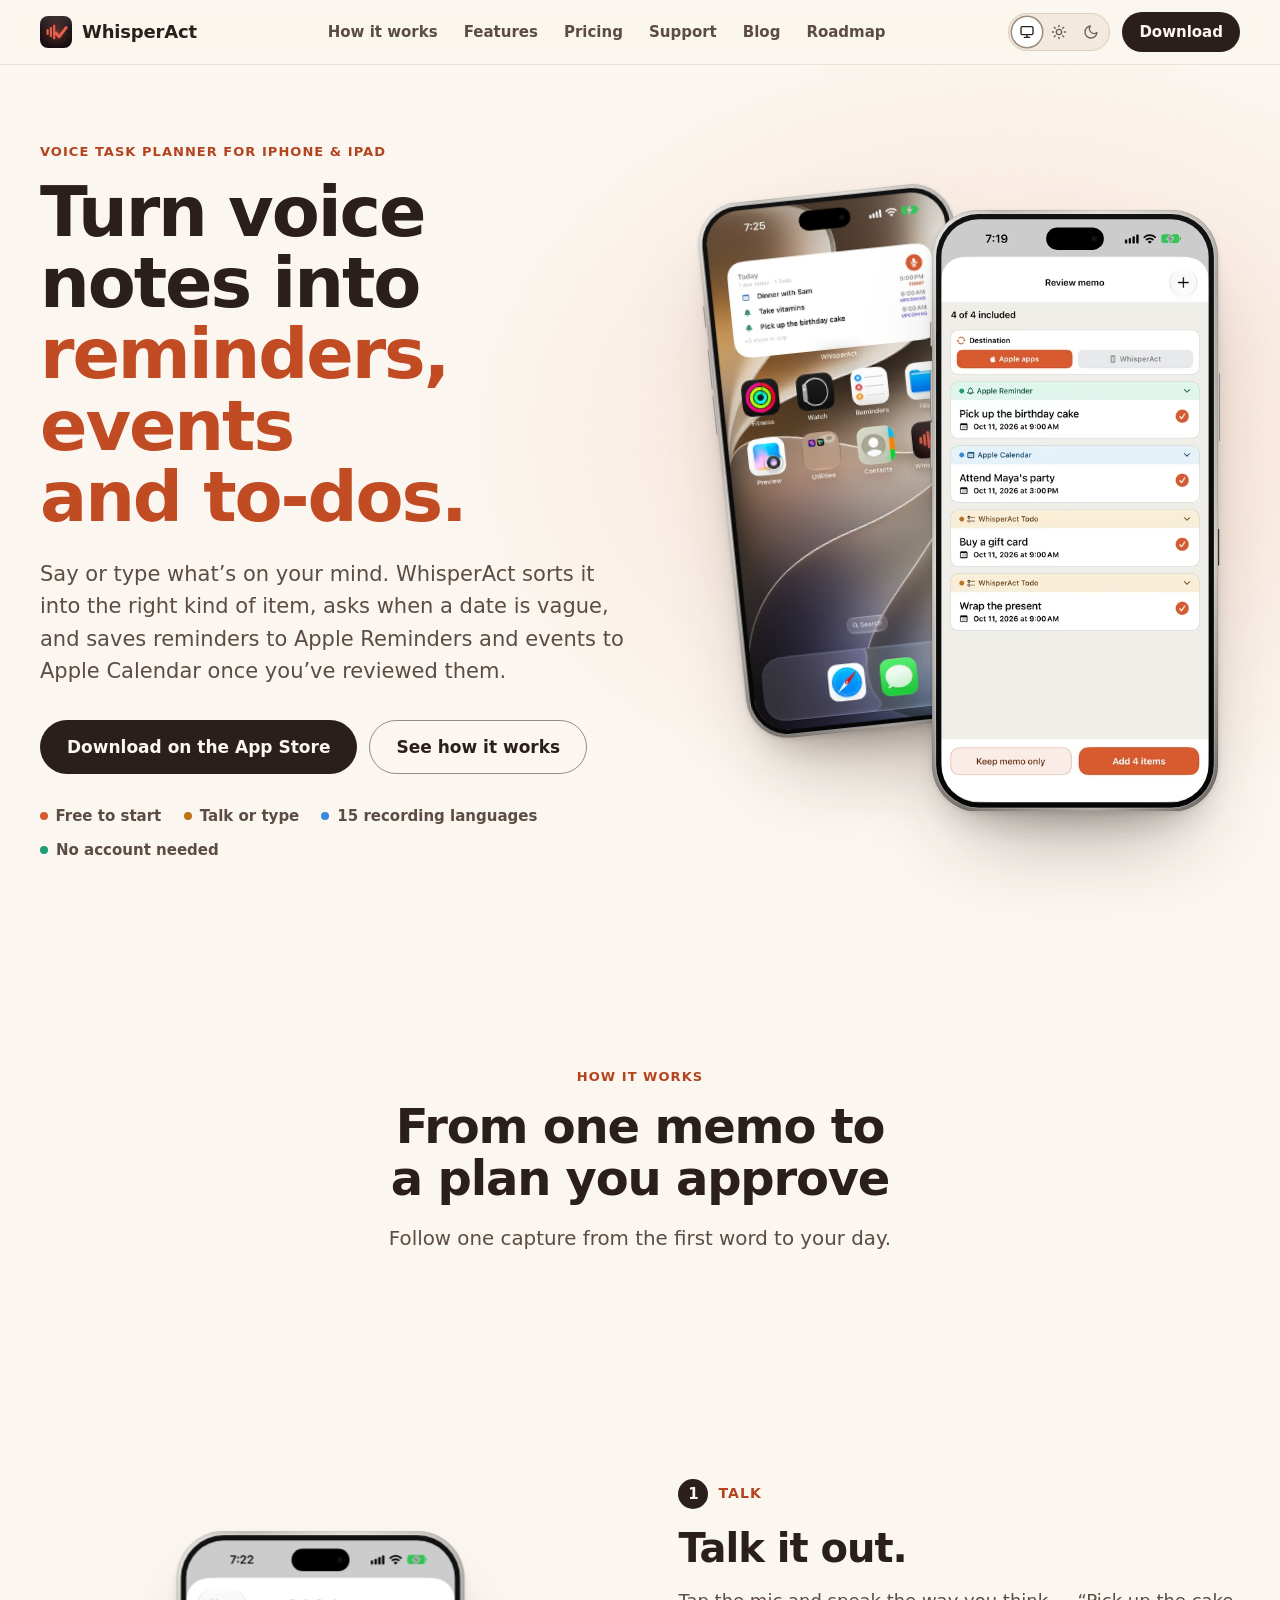
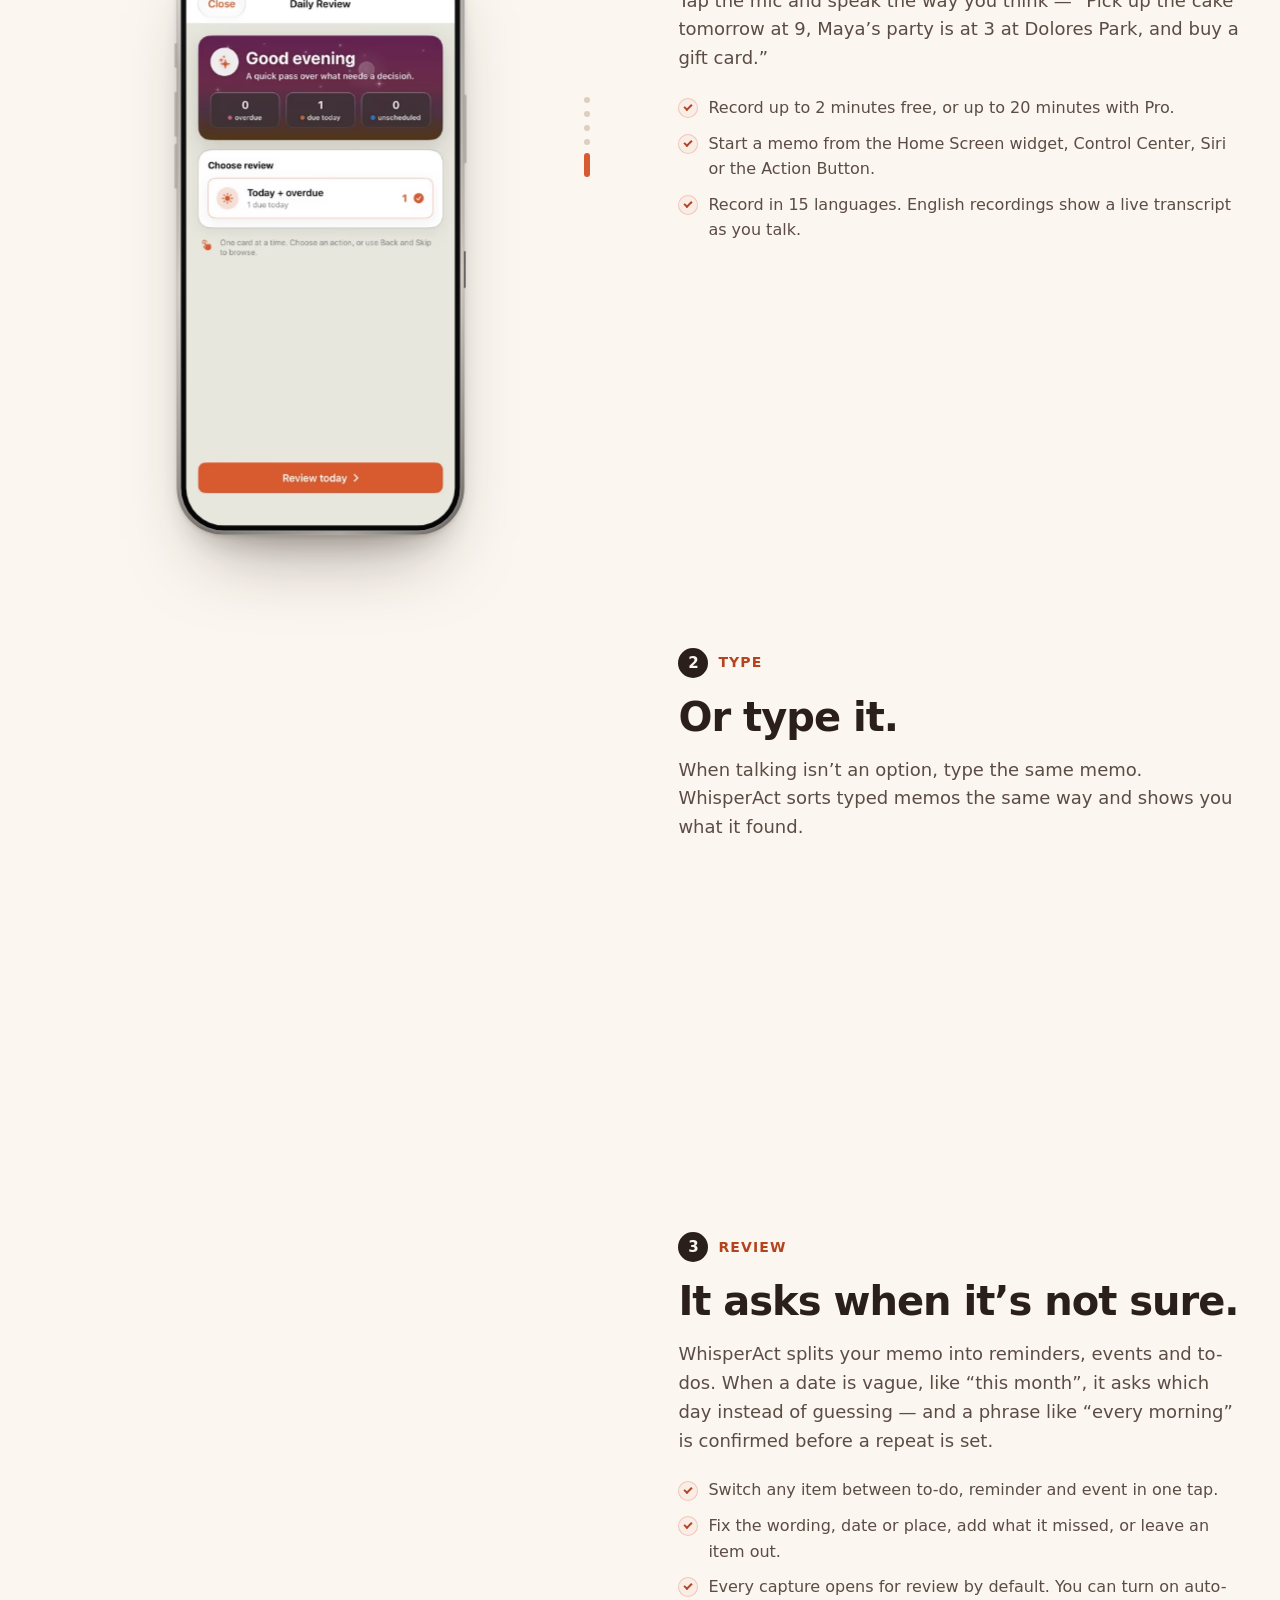
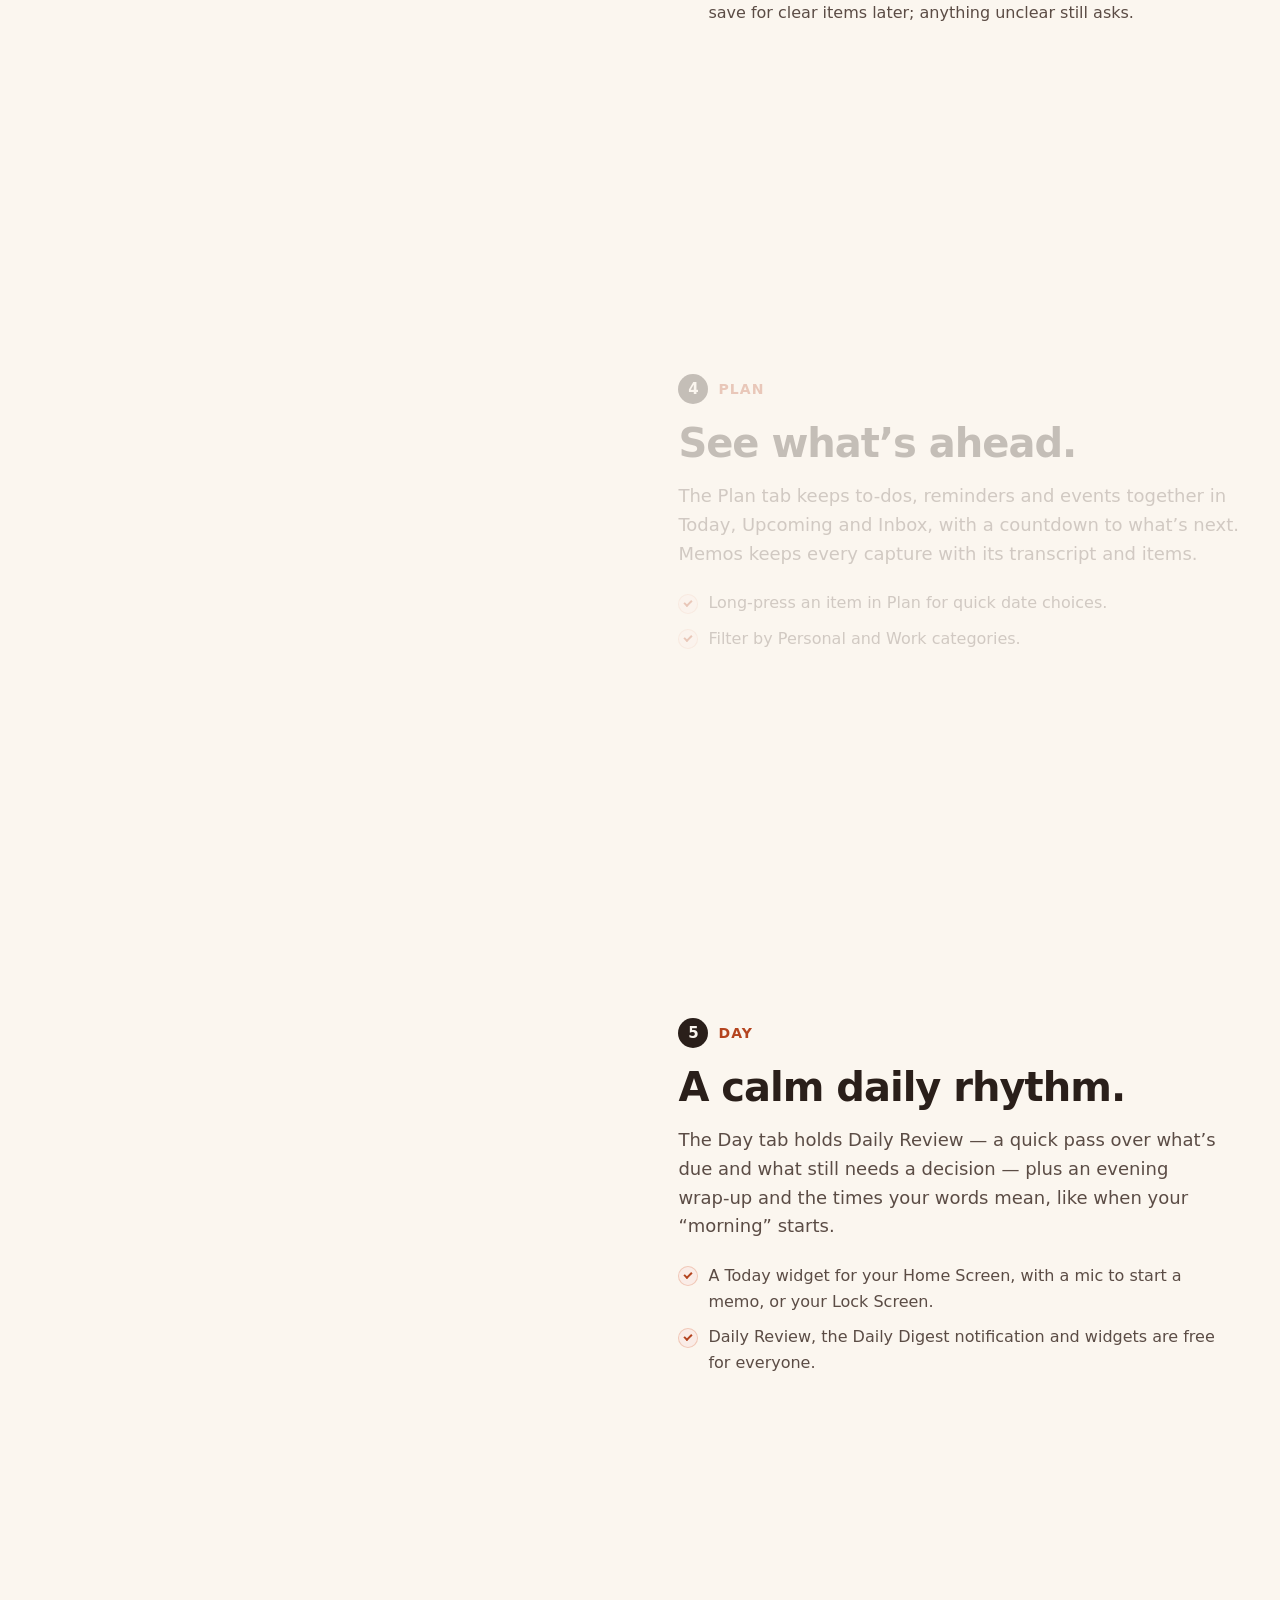
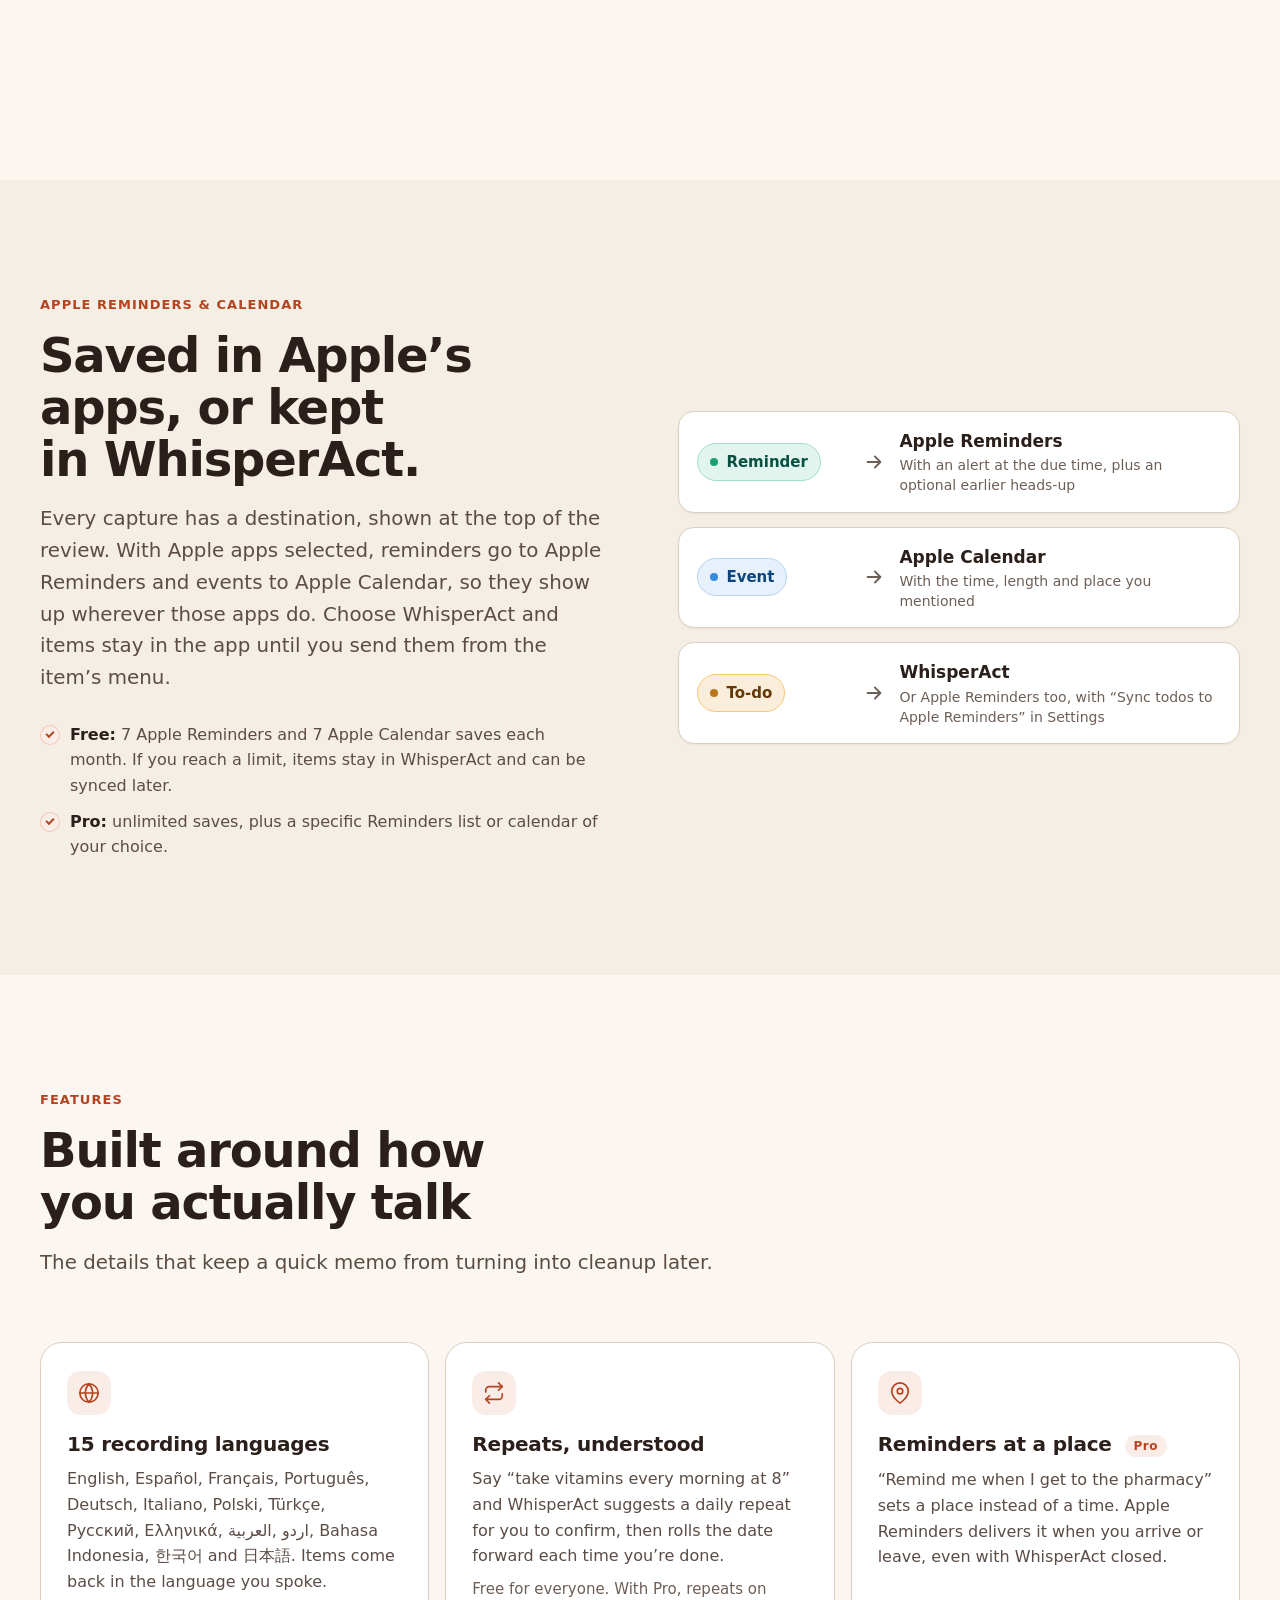
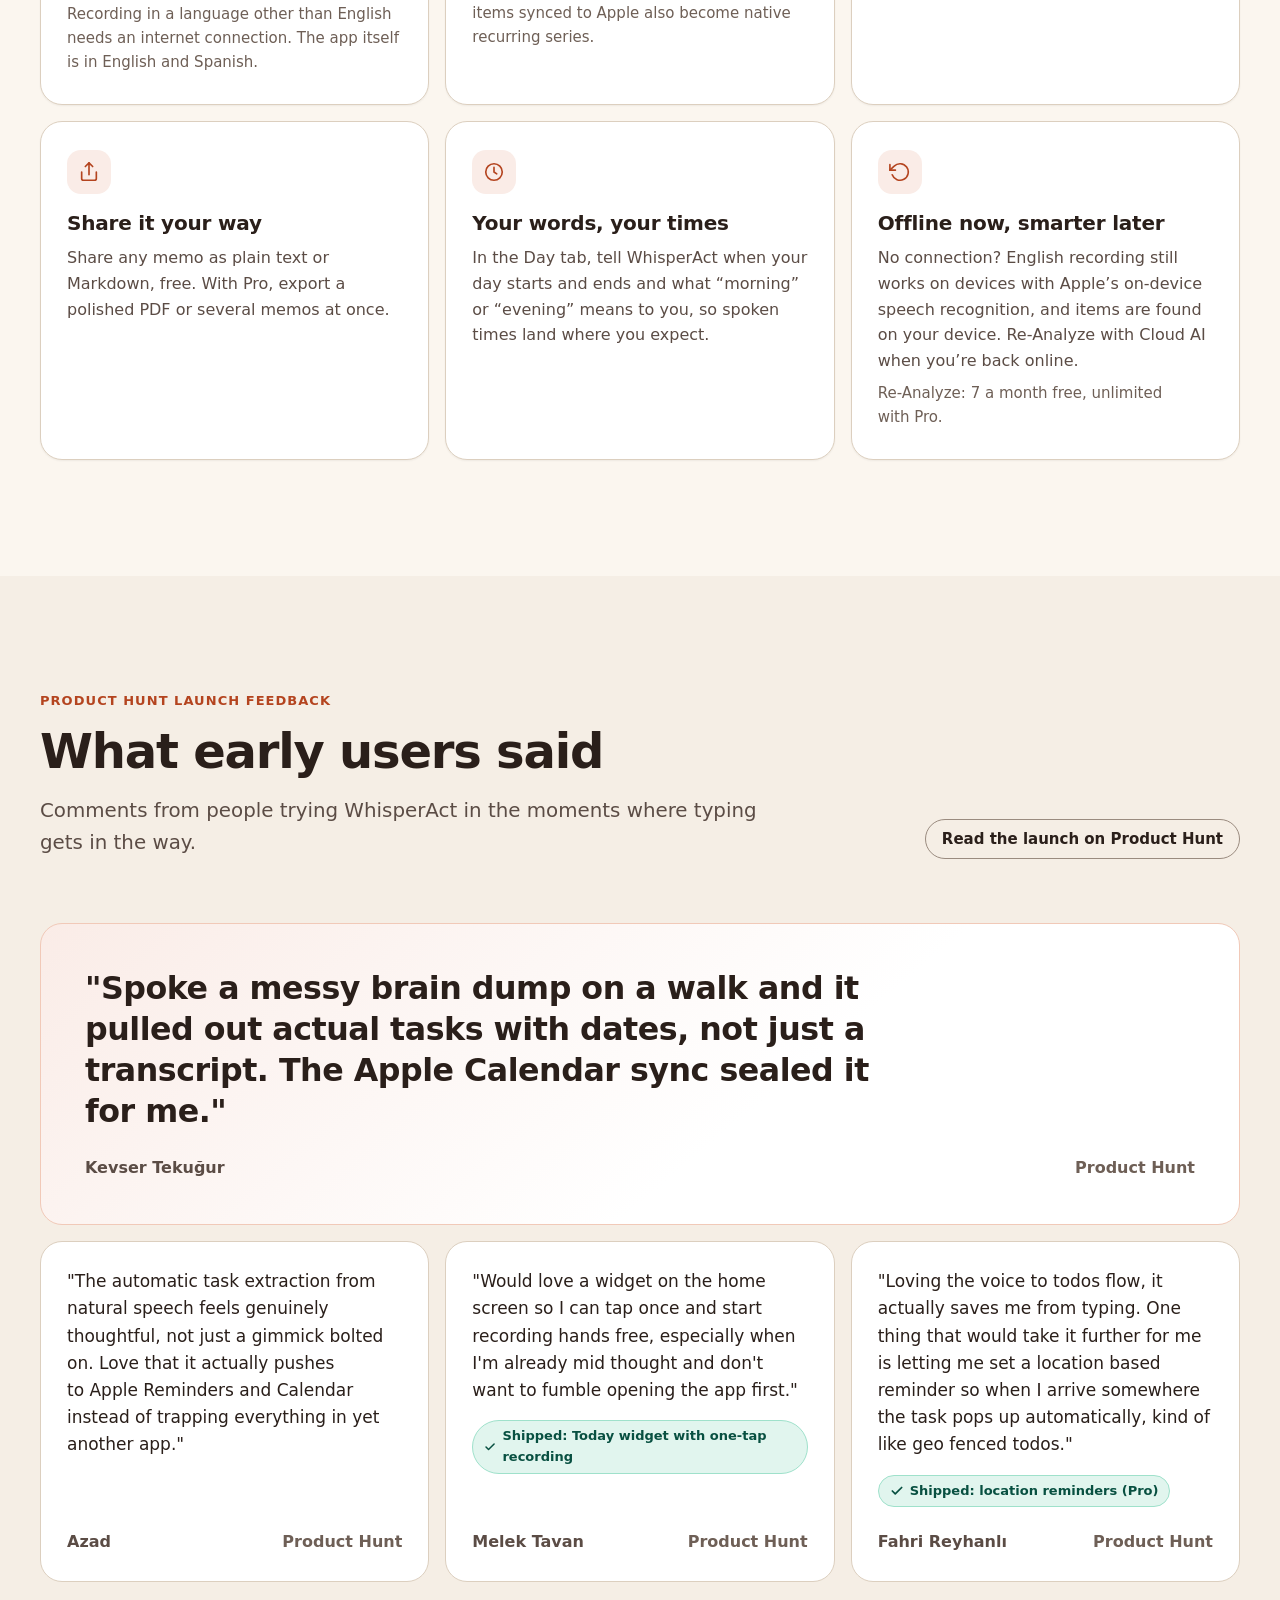
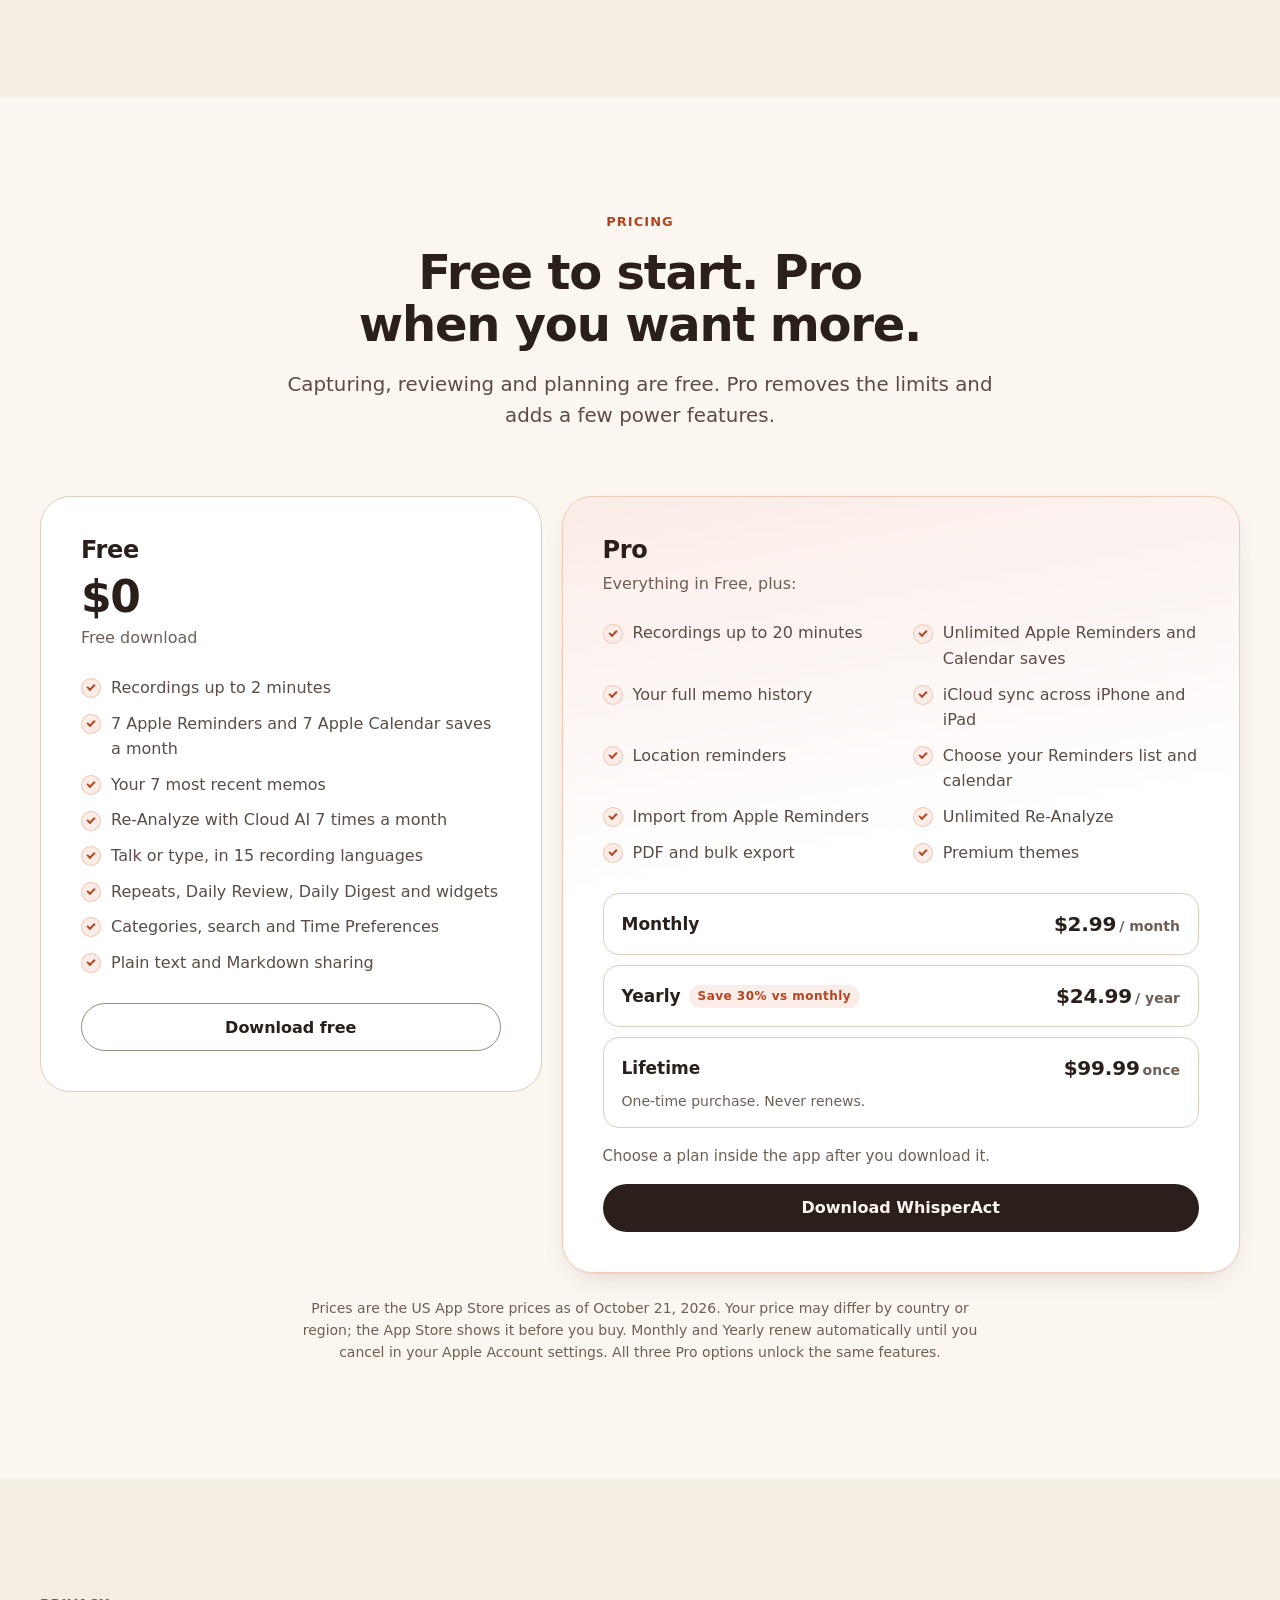
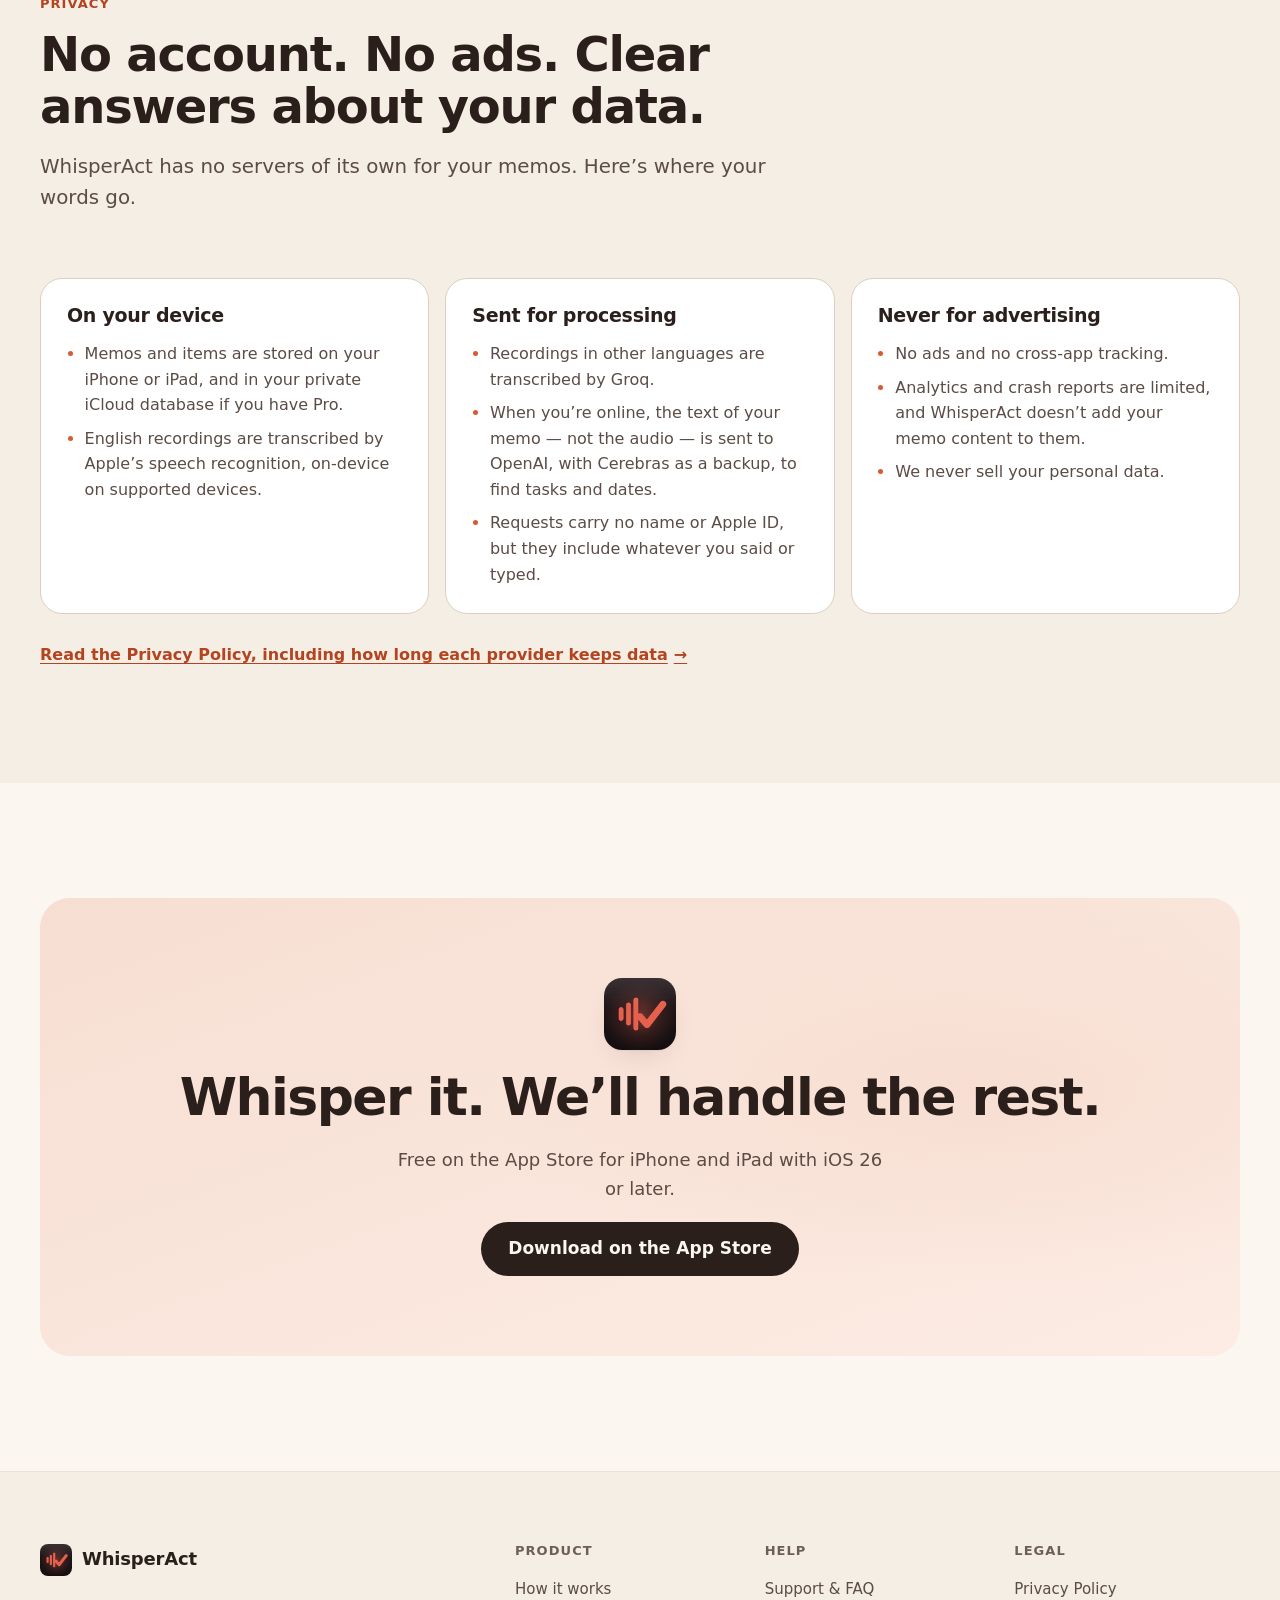
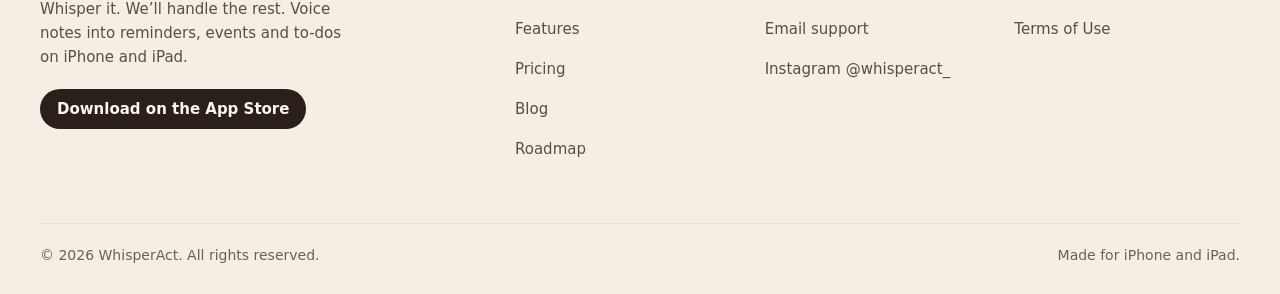
==== commit 9a31ebac: "Add the Roadmap page: the voyage from launch to 4.0.0 and the course ahead - New /roadmap: a treasur" ====
--- a/index.html
+++ b/index.html
@@ -148,6 +148,7 @@
           <li><a href="/#pricing">Pricing</a></li>
           <li><a href="/support">Support</a></li>
           <li><a href="/blog">Blog</a></li>
+          <li><a href="/roadmap">Roadmap</a></li>
         </ul>
       </nav>
       <div class="header-actions">
@@ -629,6 +630,7 @@
             <li><a href="/#features">Features</a></li>
             <li><a href="/#pricing">Pricing</a></li>
             <li><a href="/blog">Blog</a></li>
+            <li><a href="/roadmap">Roadmap</a></li>
           </ul>
         </div>
         <div>
--- a/site.css
+++ b/site.css
@@ -44,6 +44,11 @@
   --glow-review: #f4c3ad;
   --glow-plan: #c2d7ef;
   --glow-day: #e6cde3;
+  --map-bg: #f6ecdc;
+  --map-bg-2: #efe1cb;
+  --map-grid: rgba(120, 90, 50, 0.1);
+  --map-ink: #8a6a45;
+  --map-fog: rgba(246, 236, 220, 0.92);
   --hero-glow: radial-gradient(58% 62% at 78% 42%, #f8ded2 0%, rgba(248, 222, 210, 0) 72%);
   /* Item types — the app's tokens */
   --reminder: #1d9e75; --reminder-fill: #e1f5ee; --reminder-text: #085041; --reminder-line: #9fe1cb;
@@ -101,6 +106,11 @@
     --glow-review: rgba(240, 153, 123, 0.3);
     --glow-plan: rgba(133, 183, 235, 0.26);
     --glow-day: rgba(196, 140, 190, 0.28);
+    --map-bg: #1d2230;
+    --map-bg-2: #171b26;
+    --map-grid: rgba(190, 200, 230, 0.08);
+    --map-ink: #a9b4cc;
+    --map-fog: rgba(29, 34, 48, 0.92);
     --hero-glow: radial-gradient(58% 62% at 78% 42%, rgba(216, 90, 48, 0.2) 0%, rgba(216, 90, 48, 0) 72%);
     --reminder: #5dcaa5; --reminder-fill: #04342c; --reminder-text: #9fe1cb; --reminder-line: #085041;
     --event: #85b7eb; --event-fill: #042c53; --event-text: #b5d4f4; --event-line: #0c447c;
@@ -144,6 +154,11 @@
   --glow-review: rgba(240, 153, 123, 0.3);
   --glow-plan: rgba(133, 183, 235, 0.26);
   --glow-day: rgba(196, 140, 190, 0.28);
+  --map-bg: #1d2230;
+  --map-bg-2: #171b26;
+  --map-grid: rgba(190, 200, 230, 0.08);
+  --map-ink: #a9b4cc;
+  --map-fog: rgba(29, 34, 48, 0.92);
   --hero-glow: radial-gradient(58% 62% at 78% 42%, rgba(216, 90, 48, 0.2) 0%, rgba(216, 90, 48, 0) 72%);
   --reminder: #5dcaa5; --reminder-fill: #04342c; --reminder-text: #9fe1cb; --reminder-line: #085041;
   --event: #85b7eb; --event-fill: #042c53; --event-text: #b5d4f4; --event-line: #0c447c;
@@ -1562,6 +1577,329 @@
 .faq h3 + p { margin-top: 0.4em; }
 .small-note { color: var(--ink-3); font-size: 0.875rem; }
 
+/* ── iPad frame (genuine iPad captures) ───────────────────────────────── */
+/* Geometry follows screens/ipad-frame.svg (viewBox 2224 × 2912): screen opening 2064 × 2752 at 80,80. */
+.ipad {
+  position: relative;
+  flex: none;
+  aspect-ratio: 2224 / 2912;
+}
+.ipad::before {
+  content: "";
+  position: absolute;
+  inset: 0.4%;
+  border-radius: 6.7% / 5.1%;
+  box-shadow: var(--shadow-device);
+}
+.ipad::after {
+  content: "";
+  position: absolute;
+  inset: 0;
+  background: url("/screens/ipad-frame.svg") 0 0 / 100% 100% no-repeat;
+  pointer-events: none;
+}
+.ipad-screen {
+  position: absolute;
+  left: 3.597%;
+  top: 2.747%;
+  width: 92.806%;
+  height: 94.505%;
+  overflow: hidden;
+  border-radius: 2.7% / 2.05%;
+  background: #f0eeea;
+  isolation: isolate;
+}
+.ipad-screen picture,
+.ipad-screen img { display: block; width: 100%; height: 100%; }
+.ipad-screen img { object-fit: cover; }
+
+/* ── Roadmap: the voyage map ──────────────────────────────────────────── */
+.map-header { position: relative; overflow: hidden; overflow: clip; }
+.map-header .page-lead { max-width: 56ch; }
+.compass {
+  position: absolute;
+  right: max(var(--gutter), calc((100% - var(--shell)) / 2));
+  top: 50%;
+  width: clamp(160px, 18vw, 260px);
+  translate: 0 -50%;
+  color: var(--map-ink);
+  opacity: 0.55;
+  pointer-events: none;
+}
+.compass svg { width: 100%; height: auto; }
+@media (max-width: 61.99em) { .compass { display: none; } }
+
+.log {
+  display: grid;
+  grid-template-columns: repeat(4, minmax(0, 1fr));
+  gap: 12px;
+  margin: 32px 0 0;
+  padding: 0;
+  max-width: 760px;
+  list-style: none;
+}
+.log li {
+  padding: 14px 16px;
+  border: 1px solid var(--line-strong);
+  border-radius: var(--radius);
+  background: var(--surface);
+}
+.log strong {
+  display: block;
+  font-family: var(--font-ui);
+  font-size: clamp(1.5rem, 1.2rem + 1.2vw, 2rem);
+  font-weight: 800;
+  letter-spacing: -0.03em;
+  line-height: 1.1;
+  color: var(--ink);
+}
+.log span { display: block; margin-top: 4px; color: var(--ink-3); font-size: 0.875rem; line-height: 1.35; }
+@media (max-width: 39.99em) { .log { grid-template-columns: 1fr 1fr; } }
+
+.legend {
+  display: flex;
+  flex-wrap: wrap;
+  gap: 8px 20px;
+  margin: 24px 0 0;
+  padding: 0;
+  list-style: none;
+  color: var(--ink-2);
+  font-family: var(--font-ui);
+  font-size: 0.875rem;
+  font-weight: 600;
+}
+.legend li { display: inline-flex; align-items: center; gap: 8px; }
+.legend-key { display: inline-block; width: 18px; height: 18px; border-radius: 50%; }
+.legend-key--done { background: var(--coral); }
+.legend-key--here { background: var(--btn-bg); box-shadow: 0 0 0 3px var(--coral-subtle); }
+.legend-key--next { border: 2px dashed var(--coral-ink); }
+.legend-key--fog { background: var(--map-grid); border: 1px solid var(--line-strong); }
+
+.voyage {
+  position: relative;
+  padding-block: clamp(40px, 6vw, 72px) clamp(64px, 8vw, 112px);
+  background:
+    radial-gradient(60% 40% at 15% 20%, rgba(216, 90, 48, 0.08), transparent 70%),
+    radial-gradient(50% 36% at 85% 60%, rgba(55, 138, 221, 0.08), transparent 70%),
+    radial-gradient(1px 1px at 50% 50%, var(--map-grid) 98%, transparent) 0 0 / 22px 22px,
+    linear-gradient(180deg, var(--map-bg) 0%, var(--map-bg-2) 100%);
+  border-top: 1px solid var(--line);
+  border-bottom: 1px solid var(--line);
+}
+.voyage-track { max-width: 1080px; margin-inline: auto; }
+
+/* Each leg head and checkpoint owns the piece of trail behind it: a dotted base and a coral
+   "travelled" line whose length follows --p (motion.js, data-scroll="through"). */
+.trail { position: absolute; left: 50%; top: 0; width: 88px; height: 100%; translate: -50% 0; pointer-events: none; }
+.trail path { fill: none; stroke-linecap: round; vector-effect: non-scaling-stroke; }
+.trail-base { stroke: var(--map-ink); stroke-width: 2; stroke-dasharray: 1.2 2.4; opacity: 0.55; }
+/* The travelled line is revealed from the top with a clip (the route only ever heads down), which
+   behaves the same in every engine; dash offsets do not survive non-scaling strokes. */
+.trail-done { stroke: var(--coral); stroke-width: 3.5; clip-path: inset(0 0 calc((1 - var(--p, 1)) * 100%) 0); }
+.cp--ahead .trail-done, .cp--fog .trail-done { display: none; }
+.cp--fog .trail-base { opacity: 0.25; }
+
+.leg-head {
+  position: relative;
+  display: grid;
+  justify-items: center;
+  gap: 6px;
+  padding-block: clamp(28px, 4vw, 44px);
+  text-align: center;
+}
+.leg-stamp {
+  display: inline-flex;
+  align-items: center;
+  gap: 10px;
+  padding: 8px 16px;
+  border: 1.5px solid var(--map-ink);
+  border-radius: 999px;
+  background: var(--surface);
+  color: var(--map-ink);
+  font-family: var(--font-ui);
+  font-size: 0.8125rem;
+  font-weight: 700;
+  letter-spacing: 0.08em;
+  text-transform: uppercase;
+  rotate: -2deg;
+}
+.leg-head h2 {
+  font-size: clamp(1.625rem, 1.3rem + 1.4vw, 2.375rem);
+  font-weight: 800;
+  letter-spacing: -0.025em;
+}
+.leg-head p { color: var(--ink-2); max-width: 48ch; }
+
+.checkpoints { display: grid; padding: 0; list-style: none; }
+.cp {
+  position: relative;
+  display: grid;
+  grid-template-columns: minmax(0, 1fr) 88px minmax(0, 1fr);
+  align-items: center;
+  column-gap: clamp(12px, 2.5vw, 32px);
+  padding-block: clamp(18px, 2.5vw, 28px);
+}
+.cp-marker {
+  position: relative;
+  z-index: 1;
+  grid-column: 2;
+  display: grid;
+  place-items: center;
+  width: 48px;
+  height: 48px;
+  margin-inline: auto;
+  border-radius: 50%;
+  background: var(--coral);
+  color: #fff;
+  box-shadow: 0 0 0 5px var(--map-bg), 0 8px 20px -8px rgba(42, 31, 26, 0.5);
+}
+.cp-marker svg { width: 22px; height: 22px; }
+.cp--major .cp-marker { width: 58px; height: 58px; }
+.cp--major .cp-marker svg { width: 26px; height: 26px; }
+.cp--here .cp-marker { width: 64px; height: 64px; background: var(--btn-bg); color: var(--btn-ink); }
+.cp--here .cp-marker svg { width: 28px; height: 28px; }
+.cp--here .cp-marker::before,
+.cp--here .cp-marker::after {
+  content: "";
+  position: absolute;
+  inset: -6px;
+  border-radius: 50%;
+  border: 2px solid var(--coral);
+  opacity: 0;
+}
+.cp--ahead .cp-marker { background: var(--surface); color: var(--coral-ink); border: 2px dashed var(--coral-ink); }
+.cp--fog .cp-marker { background: var(--map-fog); color: var(--map-ink); border: 1px solid var(--line-strong); }
+
+.cp-card {
+  position: relative;
+  z-index: 1;
+  grid-column: 1;
+  padding: 20px 22px 22px;
+  border: 1px solid var(--line-strong);
+  border-radius: var(--radius-lg);
+  background: var(--surface);
+  box-shadow: var(--shadow-sm);
+}
+.cp:nth-child(even) .cp-card { grid-column: 3; }
+.cp:nth-child(even) .cp-media { grid-column: 1; }
+.cp-media { grid-column: 3; justify-self: center; display: grid; justify-items: center; gap: 10px; margin: 0; }
+.cp-media .iphone { width: 200px; transform-origin: 50% 100%; }
+.cp-media .ipad { width: 300px; transform-origin: 50% 100%; }
+.cp-media--pair { grid-template-columns: auto auto; align-items: end; gap: 0; }
+.cp-media--pair .ipad { width: clamp(220px, 24vw, 300px); }
+.cp-media--pair .iphone { position: relative; z-index: 1; width: clamp(90px, 9vw, 120px); margin-left: -36px; margin-bottom: -6px; }
+.cp-media--pair figcaption { grid-column: 1 / -1; margin-top: 10px; }
+.cp-media figcaption { color: var(--ink-3); font-size: 0.8125rem; text-align: center; }
+.cp-meta { display: flex; flex-wrap: wrap; align-items: center; gap: 8px; margin-bottom: 12px; }
+.cp-date {
+  display: inline-flex;
+  align-items: center;
+  padding: 4px 10px;
+  border-radius: 999px;
+  background: var(--coral-subtle);
+  color: var(--coral-ink);
+  font-family: var(--font-ui);
+  font-size: 0.8125rem;
+  font-weight: 700;
+}
+.cp-ver {
+  display: inline-flex;
+  align-items: center;
+  padding: 4px 10px;
+  border: 1px solid var(--line-strong);
+  border-radius: 999px;
+  color: var(--ink-2);
+  font-family: var(--font-ui);
+  font-size: 0.8125rem;
+  font-weight: 650;
+  font-variant-numeric: tabular-nums;
+}
+.cp-card h3 { font-size: 1.25rem; letter-spacing: -0.015em; }
+.cp-card p { margin-top: 8px; color: var(--ink-2); }
+.cp-card .checklist { margin-top: 12px; gap: 6px; font-size: 0.9375rem; }
+.cp-tags { display: flex; flex-wrap: wrap; gap: 6px; margin: 12px 0 0; padding: 0; list-style: none; }
+.cp-tags li {
+  padding: 3px 9px;
+  border-radius: 999px;
+  background: var(--sunken);
+  color: var(--ink-2);
+  font-family: var(--font-ui);
+  font-size: 0.75rem;
+  font-weight: 700;
+  letter-spacing: 0.03em;
+}
+.cp-tags .is-pro { background: var(--coral-subtle); color: var(--coral-ink); }
+.cp--here .cp-card { border-color: var(--coral); box-shadow: 0 0 0 4px var(--coral-subtle), var(--shadow-md); }
+.cp--ahead .cp-card { border-style: dashed; border-color: var(--coral-ink); background: var(--surface-2); }
+.cp--fog .cp-card { background: linear-gradient(180deg, var(--surface) 0%, var(--map-fog) 100%); }
+.here-badge {
+  display: inline-flex;
+  align-items: center;
+  gap: 6px;
+  padding: 4px 10px;
+  border-radius: 999px;
+  background: var(--btn-bg);
+  color: var(--btn-ink);
+  font-family: var(--font-ui);
+  font-size: 0.8125rem;
+  font-weight: 700;
+}
+.here-badge::before { content: ""; width: 8px; height: 8px; border-radius: 50%; background: var(--coral); }
+.cp-note { margin-top: 12px; color: var(--ink-3); font-size: 0.875rem; }
+.cp-actions { display: flex; flex-wrap: wrap; gap: 10px; margin-top: 16px; }
+
+@media (max-width: 61.99em) {
+  .cp { grid-template-columns: 48px minmax(0, 1fr); column-gap: 14px; align-items: start; }
+  /* Narrow layout: a straight trail down the marker column instead of the wavy SVG. */
+  .cp .trail { display: none; }
+  .cp::before, .cp::after {
+    content: "";
+    position: absolute;
+    left: 23px;
+    top: 0;
+    width: 2px;
+    height: 100%;
+  }
+  .cp::before { background: repeating-linear-gradient(180deg, var(--map-ink) 0 3px, transparent 3px 9px); opacity: 0.55; }
+  .cp::after { background: var(--coral); transform: scaleY(var(--p, 1)); transform-origin: 50% 0; }
+  .cp--ahead::after, .cp--fog::after { display: none; }
+  .cp--fog::before { opacity: 0.25; }
+  .cp-marker, .cp:nth-child(even) .cp-marker { grid-column: 1; grid-row: 1; width: 40px; height: 40px; margin-top: 12px; }
+  .cp--major .cp-marker { width: 44px; height: 44px; }
+  .cp--here .cp-marker { width: 48px; height: 48px; }
+  .cp-marker svg, .cp--major .cp-marker svg, .cp--here .cp-marker svg { width: 20px; height: 20px; }
+  .cp-card, .cp:nth-child(even) .cp-card { grid-column: 2; grid-row: 1; }
+  .cp-media, .cp:nth-child(even) .cp-media { grid-column: 2; grid-row: 2; justify-self: start; margin-top: 16px; }
+  .cp-media .iphone { width: min(170px, calc(100vw - 110px)); }
+  .cp-media .ipad { width: min(280px, calc(100vw - 110px)); }
+  .cp-media--pair .ipad { width: min(240px, calc(100vw - 170px)); }
+  .cp-media--pair .iphone { width: 96px; margin-left: -28px; }
+  .leg-head { justify-items: start; text-align: left; padding-left: 62px; }
+}
+
+/* Motion: markers plant, cards rise, devices tilt in, the trail draws, "you are here" pulses. */
+@media (prefers-reduced-motion: no-preference) {
+  .cp-media { perspective: 1200px; }
+  .reveal-ready .cp .cp-marker { transition: transform 0.7s cubic-bezier(0.34, 1.56, 0.64, 1), opacity 0.4s ease; }
+  .reveal-ready .cp:not(.is-revealed) .cp-marker { transform: scale(0.3); opacity: 0; }
+  .reveal-ready .cp .cp-card { transition: transform 0.8s cubic-bezier(0.2, 0.7, 0.2, 1) 0.1s, opacity 0.6s ease 0.1s; }
+  .reveal-ready .cp:not(.is-revealed) .cp-card { transform: translateY(26px); opacity: 0; }
+  .reveal-ready .leg-stamp { transition: transform 0.7s cubic-bezier(0.34, 1.56, 0.64, 1), opacity 0.4s ease; }
+  .reveal-ready .leg-head:not(.is-revealed) .leg-stamp { transform: scale(0.6) rotate(8deg); opacity: 0; }
+  .motion-ready .cp-media .iphone,
+  .motion-ready .cp-media .ipad {
+    transform: translate3d(0, calc((1 - var(--p, 1)) * 56px), 0) rotateX(calc((1 - var(--p, 1)) * 18deg)) scale(calc(0.92 + var(--p, 1) * 0.08));
+  }
+  .motion-ready .trail-done { transition: clip-path 0.15s linear; }
+  .motion-ready .compass svg { transform: rotate(calc(var(--p, 0) * 40deg)); transition: transform 0.2s linear; }
+  .cp--here .cp-marker::before { animation: here-pulse 2.6s ease-out infinite; }
+  .cp--here .cp-marker::after { animation: here-pulse 2.6s ease-out 1.3s infinite; }
+}
+@keyframes here-pulse {
+  0% { transform: scale(0.8); opacity: 0.9; }
+  100% { transform: scale(1.9); opacity: 0; }
+}
+
 /* ── Print ────────────────────────────────────────────────────────────── */
 @media print {
   .site-header, .site-footer, .skip-link, .hero-actions, .spotlight .btn { display: none !important; }
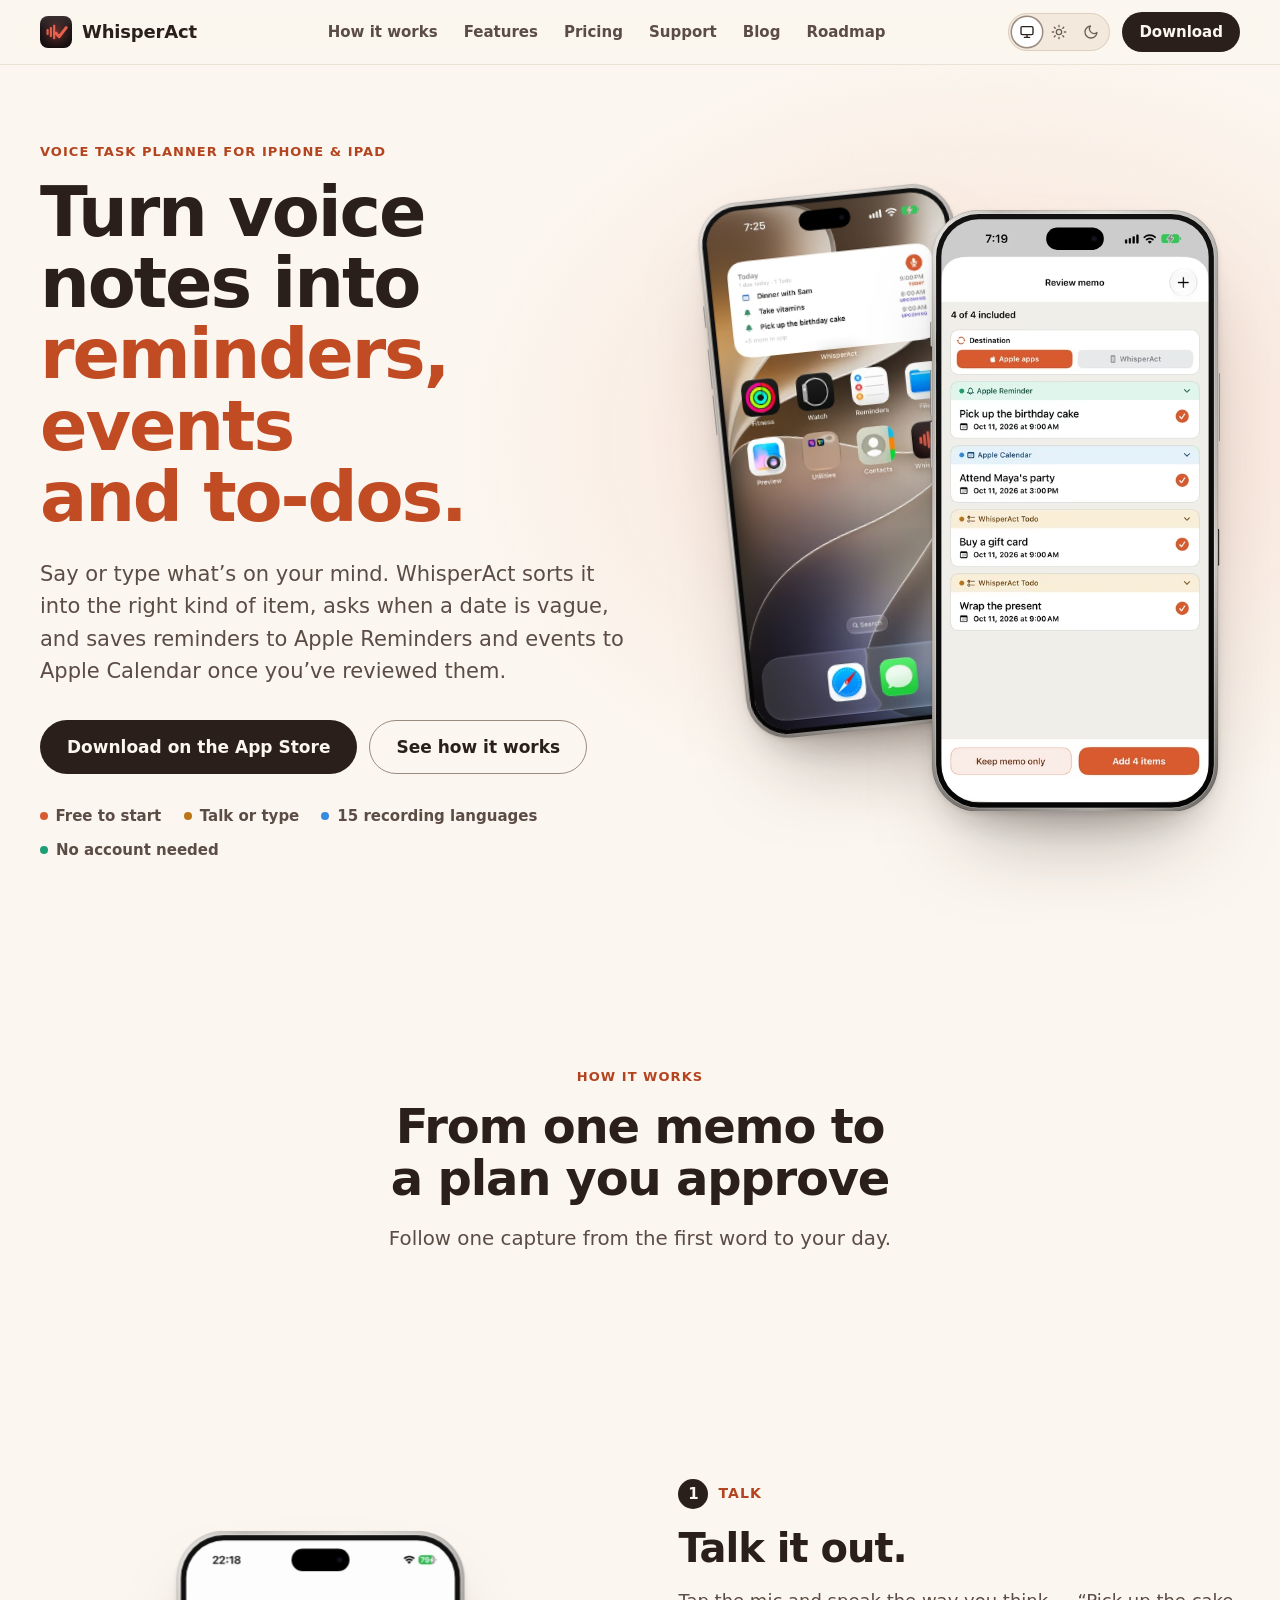
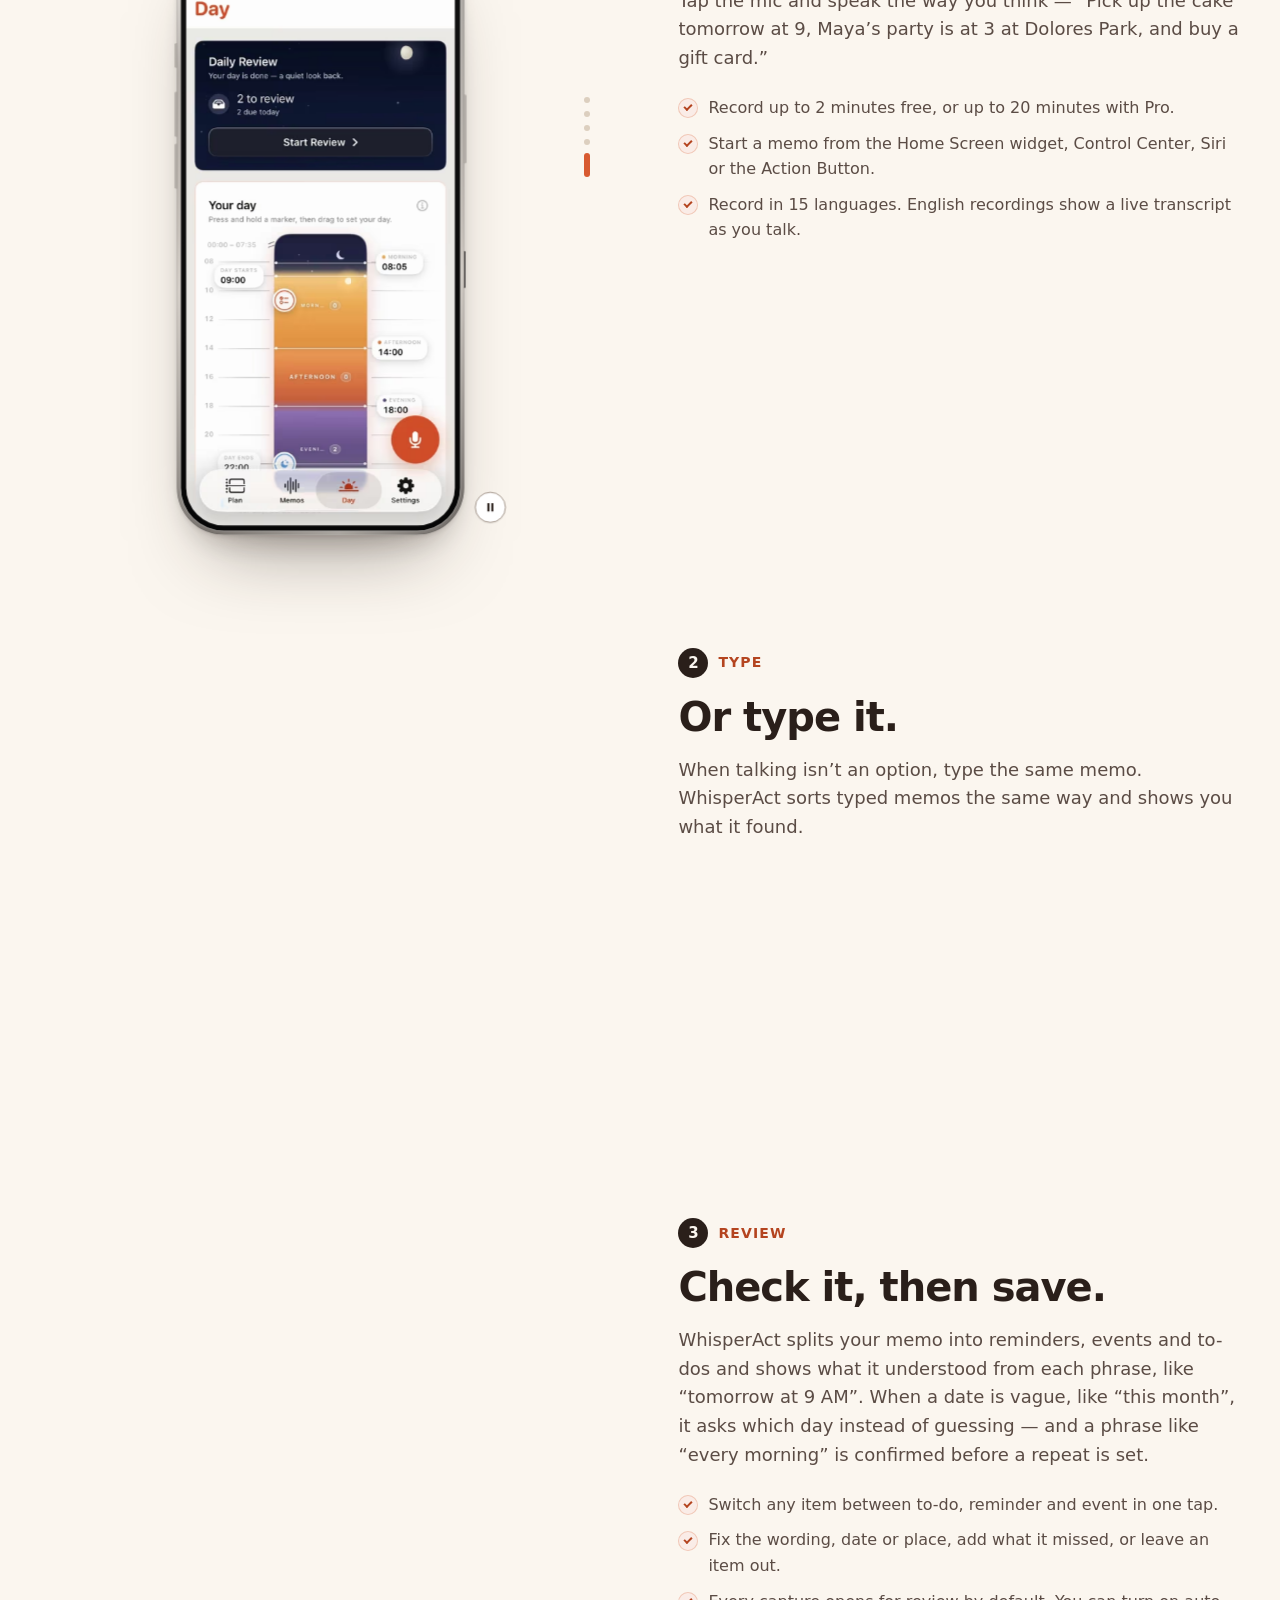
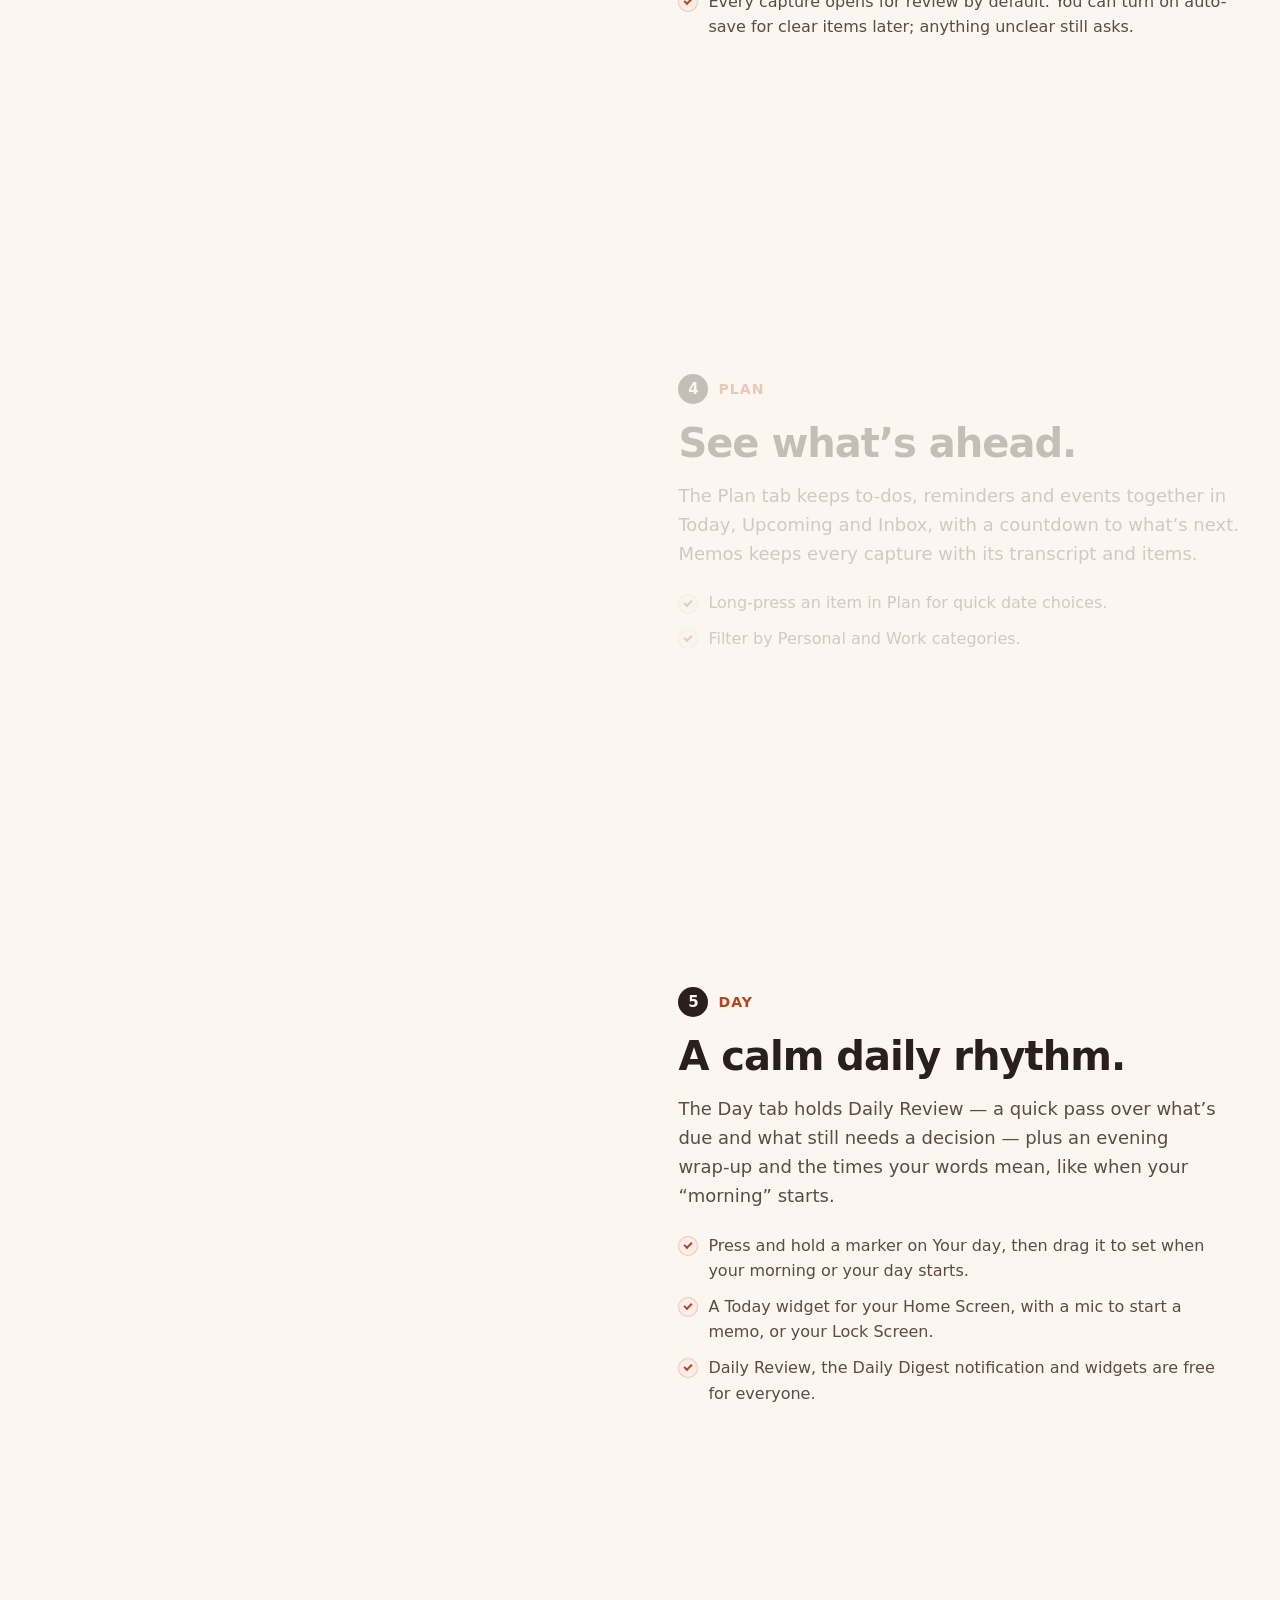
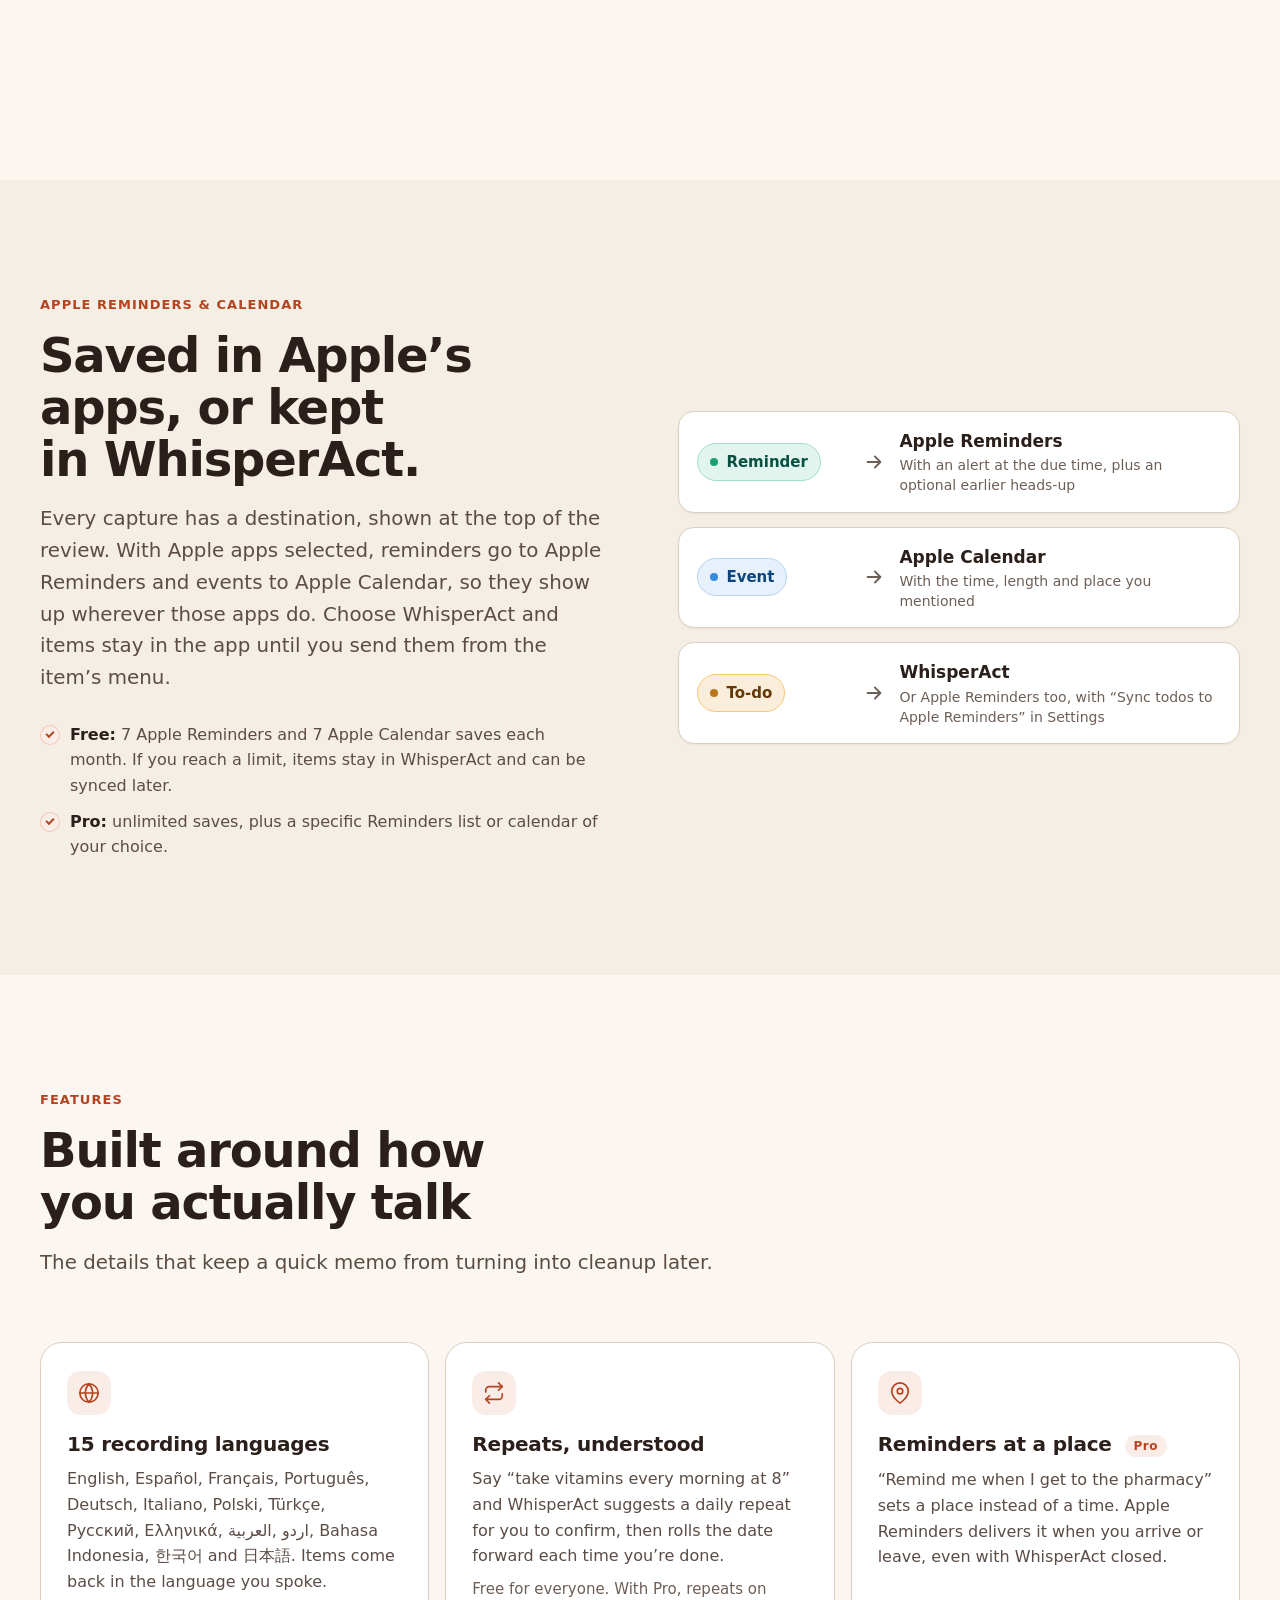
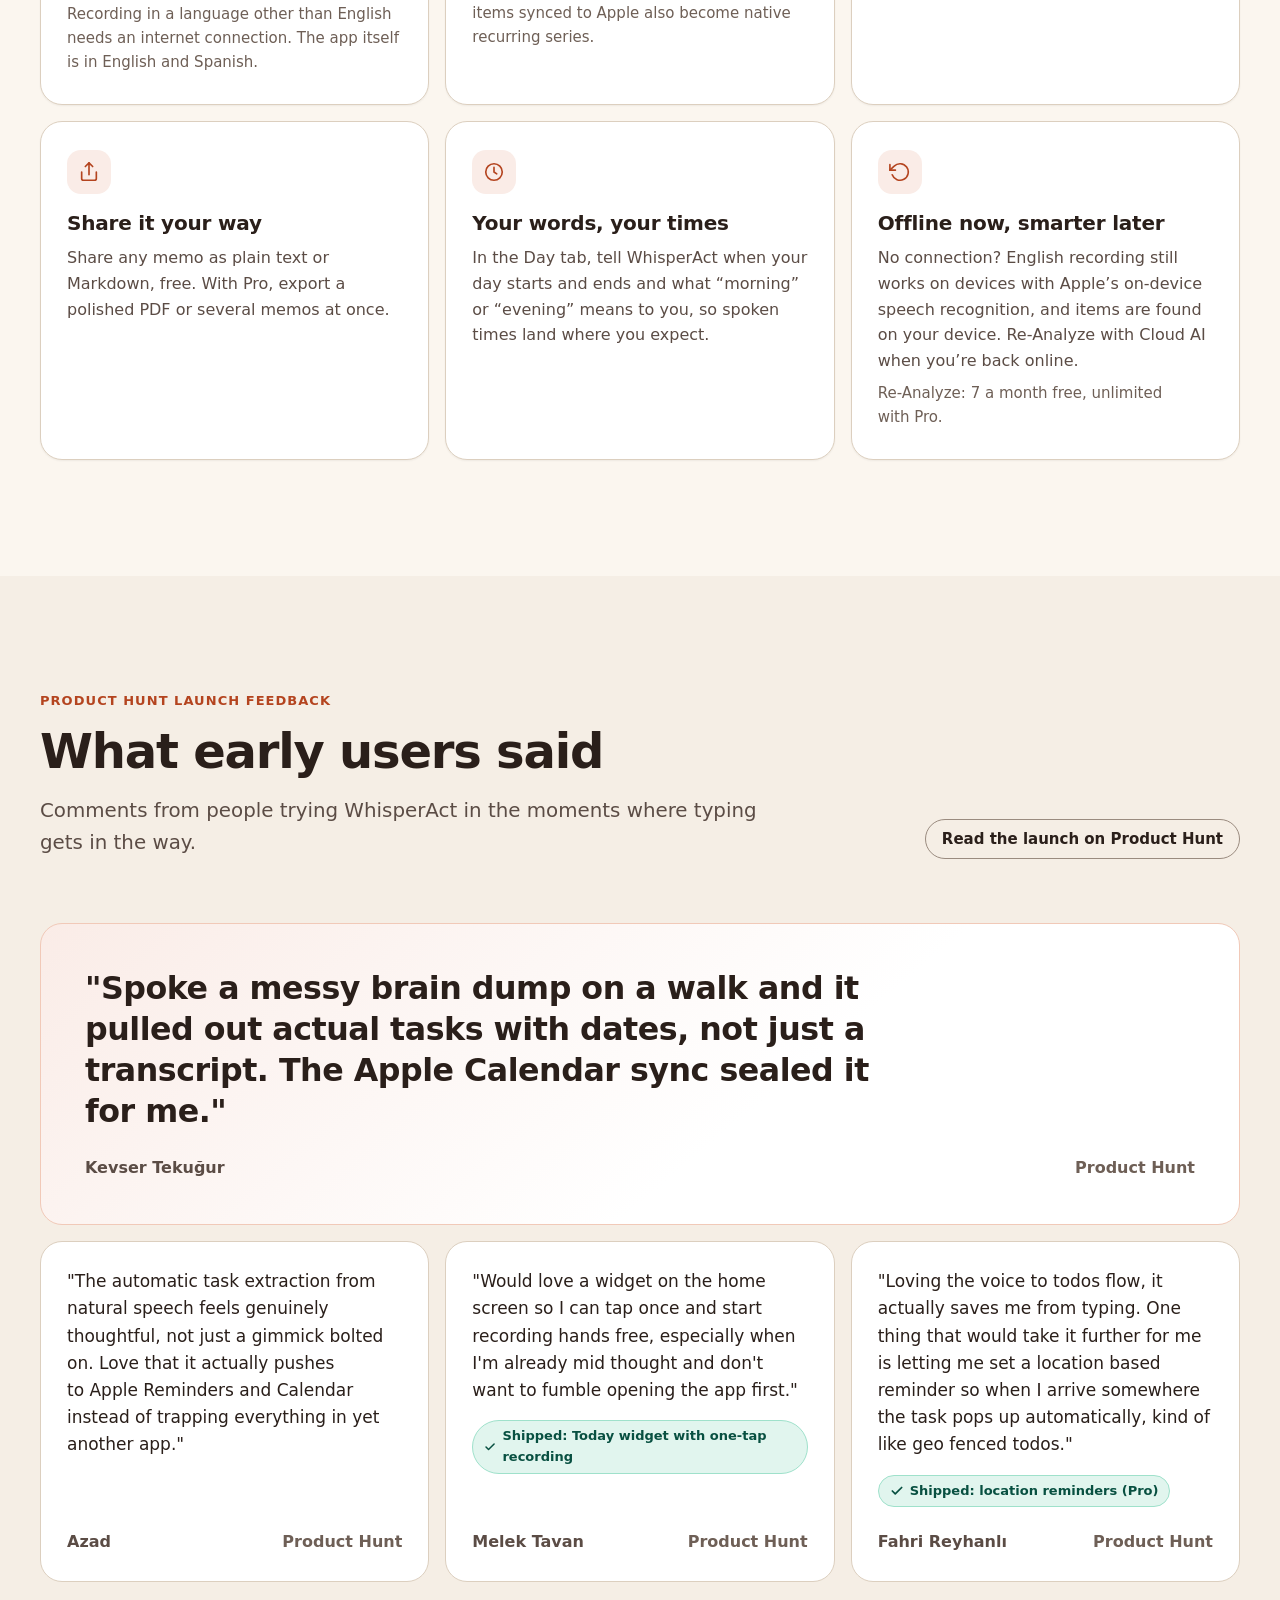
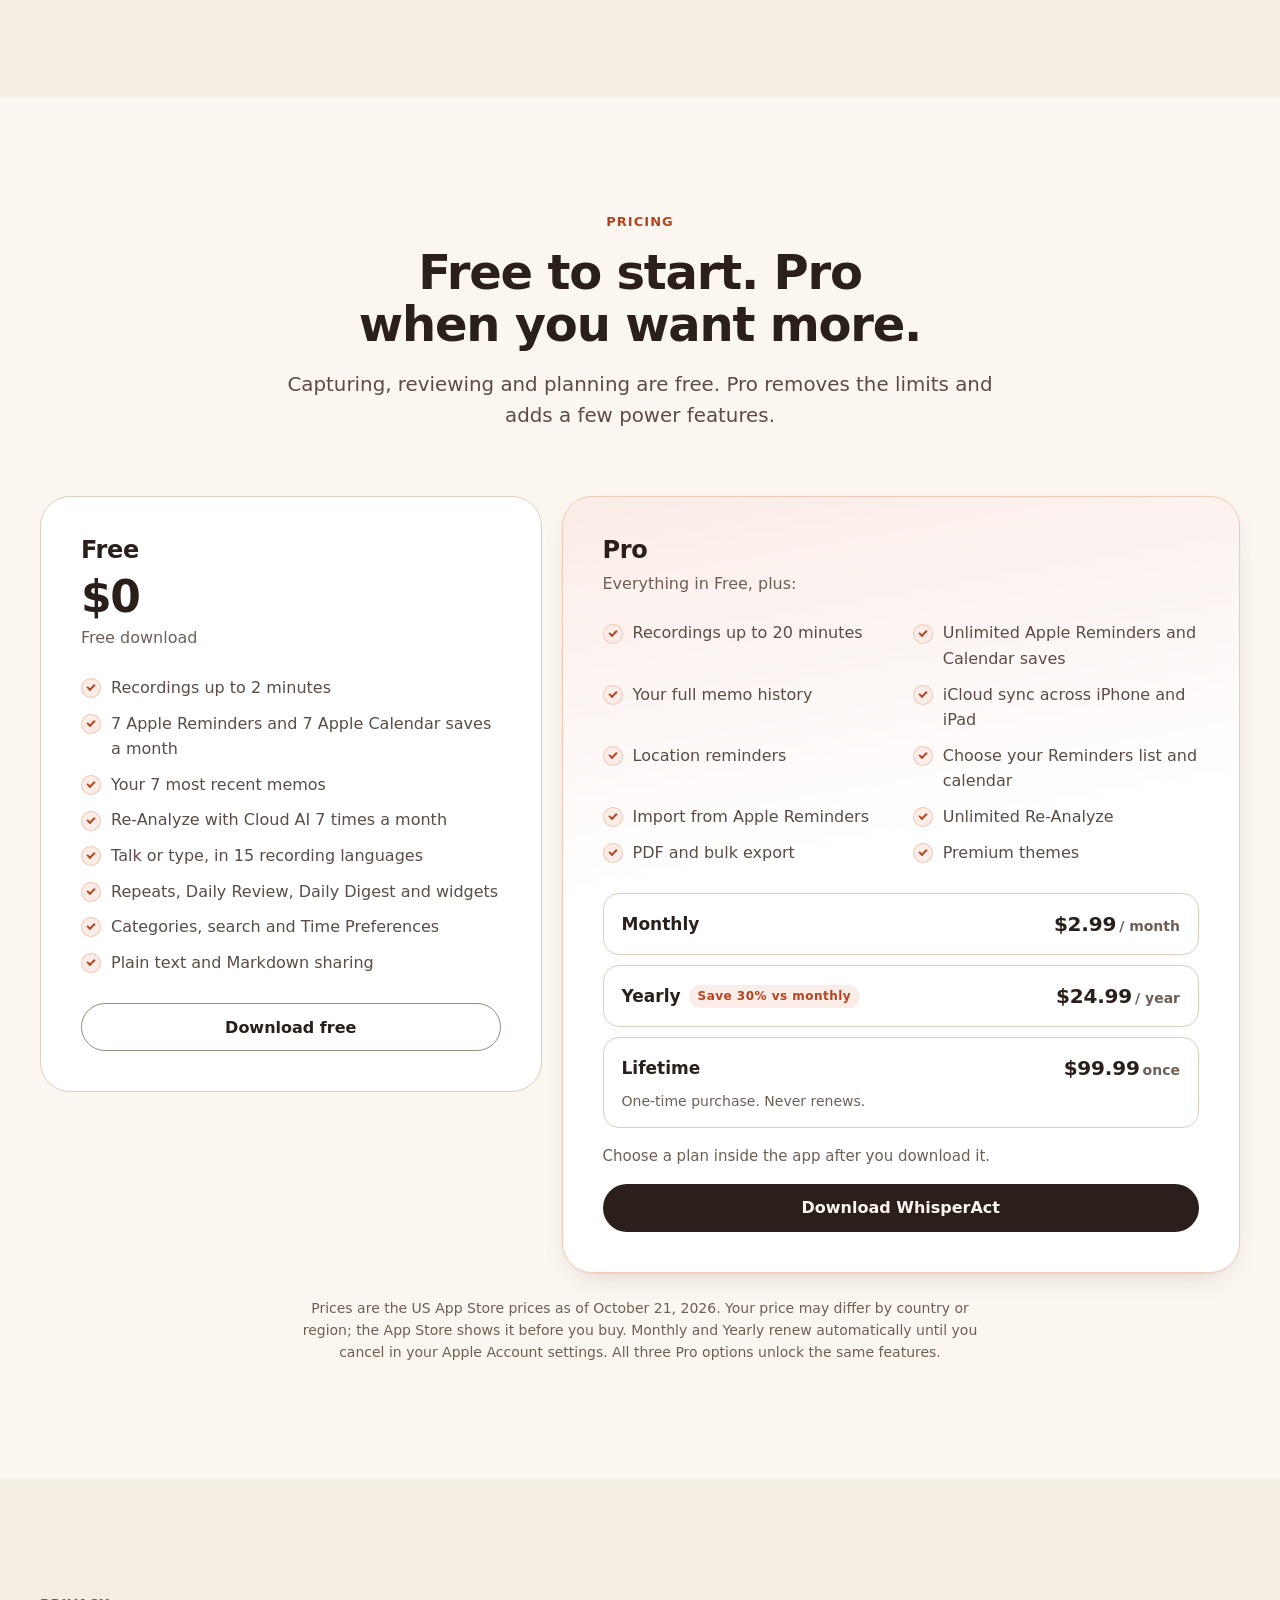
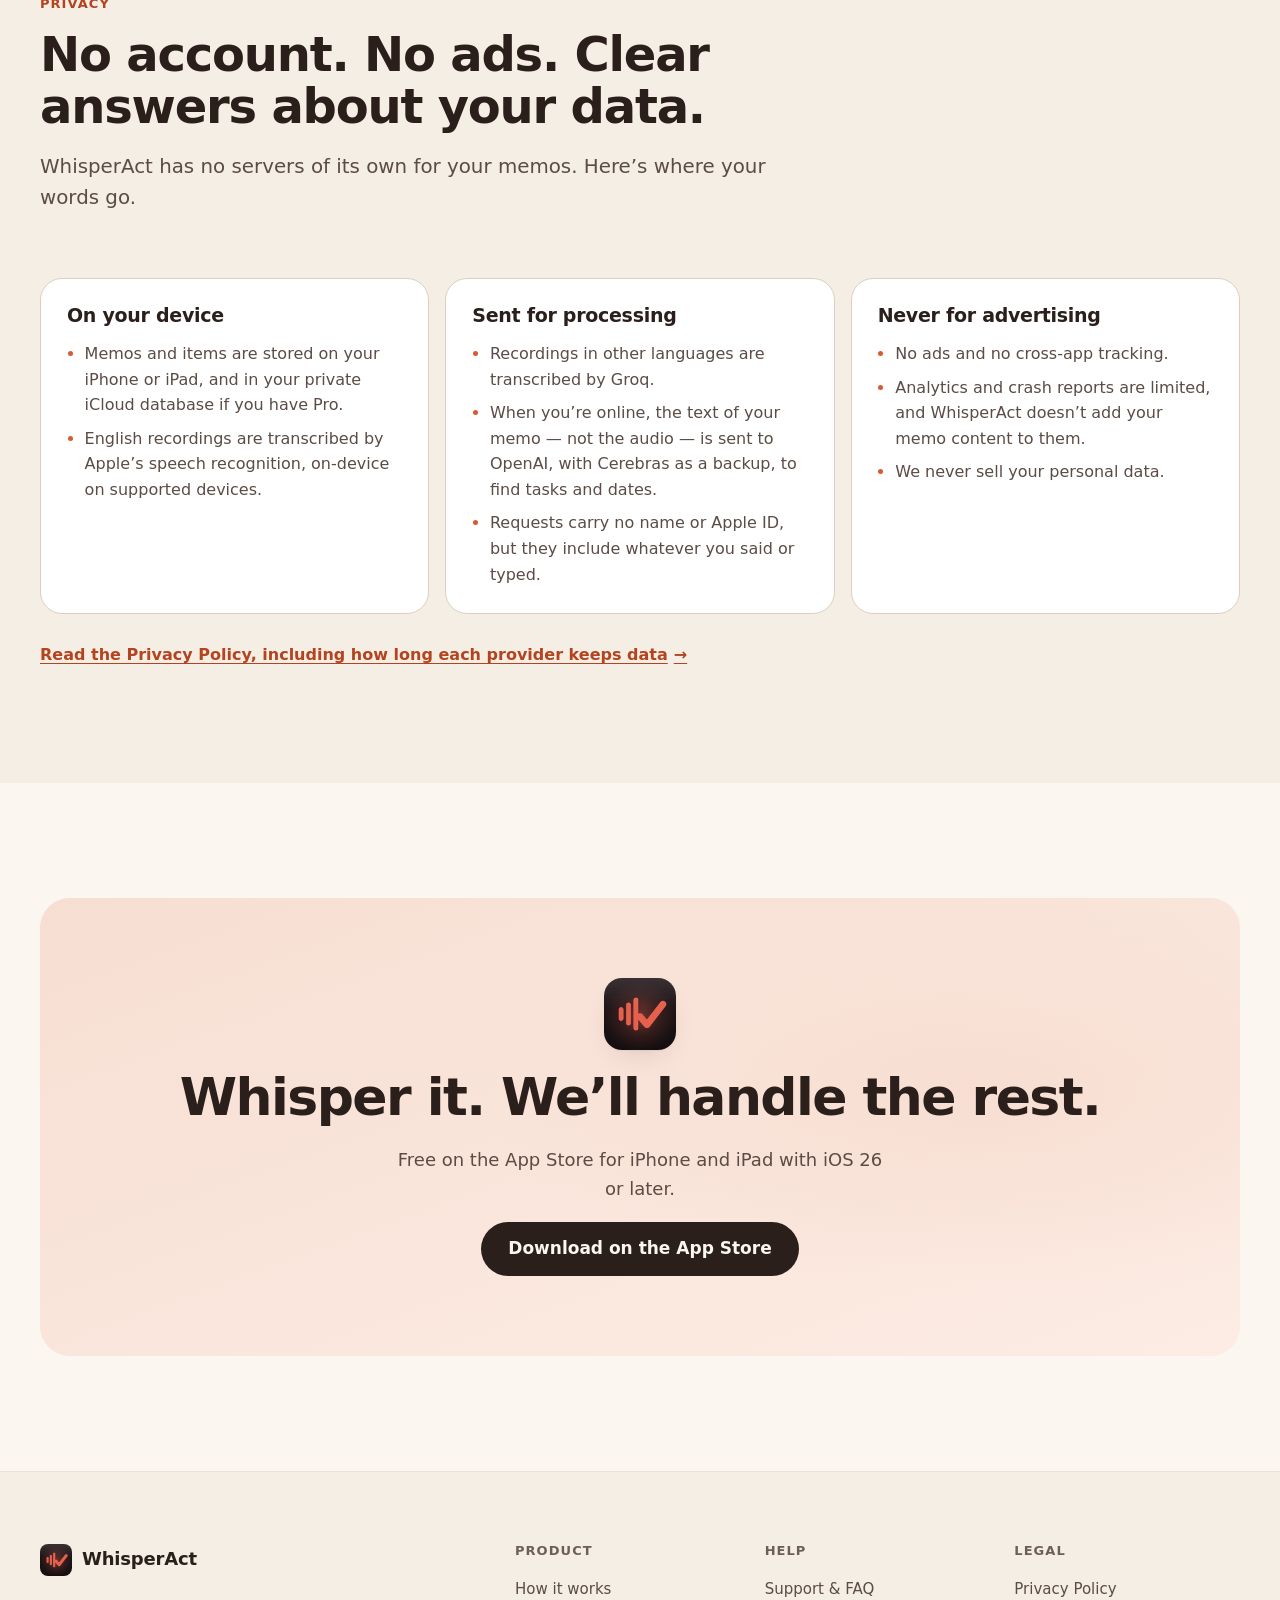
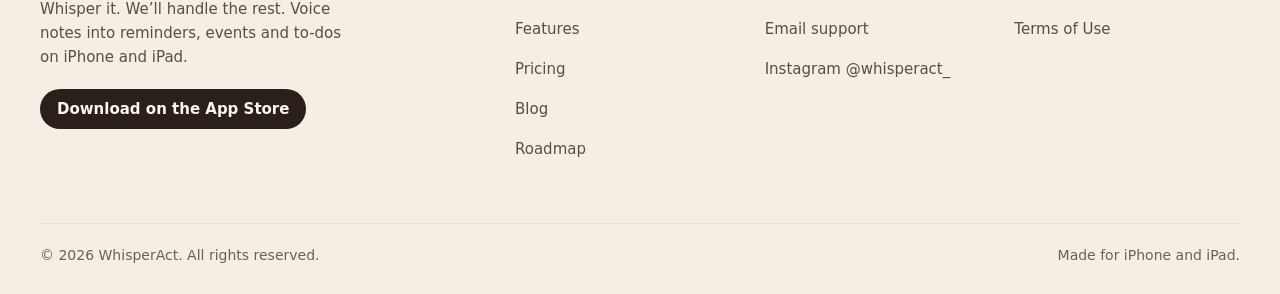
==== commit 4410eb38: "Show real app recordings in the homepage story and on the roadmap - Five short iPhone screen recordi" ====
--- a/index.html
+++ b/index.html
@@ -237,26 +237,38 @@
             <div class="story-device">
               <div class="iphone">
                 <div class="iphone-screen">
-                  <picture class="story-screen is-active" data-step="1">
-                    <source type="image/avif" srcset="/screens/record-idle-400.avif 400w, /screens/record-idle-800.avif 800w" sizes="330px" />
-                    <img src="/screens/record-idle-400.webp" srcset="/screens/record-idle-400.webp 400w, /screens/record-idle-800.webp 800w" sizes="330px" width="400" height="869" loading="lazy" decoding="async" alt="The recording screen with a Tap to record button, the EN language button, and a Type a memo instead option." />
-                  </picture>
+                  <div class="story-screen is-active" data-step="1">
+                    <picture>
+                      <source type="image/avif" srcset="/screens/clip-talk-400.avif 400w, /screens/clip-talk-800.avif 800w" sizes="330px" />
+                      <img src="/screens/clip-talk-400.webp" srcset="/screens/clip-talk-400.webp 400w, /screens/clip-talk-800.webp 800w" sizes="330px" width="400" height="866" loading="lazy" decoding="async" alt="Recording a memo: a tap on the mic starts recording, the live transcript fills in as you talk — “Remind me tomorrow at 9 AM to pick up the birthday cake…” — and WhisperAct then organizes the memo." />
+                    </picture>
+                    <video class="clip" src="/screens/clip-talk.mp4" muted loop playsinline preload="none" disablepictureinpicture aria-hidden="true"></video>
+                  </div>
                   <picture class="story-screen" data-step="2">
                     <source type="image/avif" srcset="/screens/typed-input-400.avif 400w, /screens/typed-input-800.avif 800w" sizes="330px" />
                     <img src="/screens/typed-input-400.webp" srcset="/screens/typed-input-400.webp 400w, /screens/typed-input-800.webp 800w" sizes="330px" width="400" height="869" loading="lazy" decoding="async" alt="Typing a memo: remind me tomorrow at 9am to pick up the birthday cake, Maya’s party is tomorrow at 3pm at Dolores Park, buy a gift card and wrap the present." />
                   </picture>
-                  <picture class="story-screen" data-step="3">
-                    <source type="image/avif" srcset="/screens/review-decision-400.avif 400w, /screens/review-decision-800.avif 800w" sizes="330px" />
-                    <img src="/screens/review-decision-400.webp" srcset="/screens/review-decision-400.webp 400w, /screens/review-decision-800.webp 800w" sizes="330px" width="400" height="869" loading="lazy" decoding="async" alt="Review screen asking which day “this month” means, with three suggested dates and options for another day, no date or a place." />
-                  </picture>
-                  <picture class="story-screen" data-step="4">
-                    <source type="image/avif" srcset="/screens/plan-upcoming-400.avif 400w, /screens/plan-upcoming-800.avif 800w" sizes="330px" />
-                    <img src="/screens/plan-upcoming-400.webp" srcset="/screens/plan-upcoming-400.webp 400w, /screens/plan-upcoming-800.webp 800w" sizes="330px" width="400" height="869" loading="lazy" decoding="async" alt="WhisperAct’s Plan tab, Upcoming view: a Next Up countdown, counts of to-dos, reminders and events, and tomorrow’s items on a timeline." />
-                  </picture>
-                  <picture class="story-screen" data-step="5">
-                    <source type="image/avif" srcset="/screens/daily-review-400.avif 400w, /screens/daily-review-800.avif 800w" sizes="330px" />
-                    <img src="/screens/daily-review-400.webp" srcset="/screens/daily-review-400.webp 400w, /screens/daily-review-800.webp 800w" sizes="330px" width="400" height="869" loading="lazy" decoding="async" alt="Daily Review: counts of overdue, due today and unscheduled items, and a button to review today." />
-                  </picture>
+                  <div class="story-screen" data-step="3">
+                    <picture>
+                      <source type="image/avif" srcset="/screens/clip-review-400.avif 400w, /screens/clip-review-800.avif 800w" sizes="330px" />
+                      <img src="/screens/clip-review-400.webp" srcset="/screens/clip-review-400.webp 400w, /screens/clip-review-800.webp 800w" sizes="330px" width="400" height="866" loading="lazy" decoding="async" alt="The Review memo screen with four items for Apple Reminders, Apple Calendar and WhisperAct. One item opens to show its type, Todo, Reminder or Event, and the date and time understood from “tomorrow at 9 AM”, before Add 4 items saves them." />
+                    </picture>
+                    <video class="clip" src="/screens/clip-review.mp4" muted loop playsinline preload="none" disablepictureinpicture aria-hidden="true"></video>
+                  </div>
+                  <div class="story-screen" data-step="4">
+                    <picture>
+                      <source type="image/avif" srcset="/screens/clip-plan-400.avif 400w, /screens/clip-plan-800.avif 800w" sizes="330px" />
+                      <img src="/screens/clip-plan-400.webp" srcset="/screens/clip-plan-400.webp 400w, /screens/clip-plan-800.webp 800w" sizes="330px" width="400" height="866" loading="lazy" decoding="async" alt="The Plan tab, Upcoming view: the Next Up countdown ticking down, counts of to-dos, reminders and events, and tomorrow’s items on a timeline." />
+                    </picture>
+                    <video class="clip" src="/screens/clip-plan.mp4" muted loop playsinline preload="none" disablepictureinpicture aria-hidden="true"></video>
+                  </div>
+                  <div class="story-screen" data-step="5">
+                    <picture>
+                      <source type="image/avif" srcset="/screens/clip-day-400.avif 400w, /screens/clip-day-800.avif 800w" sizes="330px" />
+                      <img src="/screens/clip-day-400.webp" srcset="/screens/clip-day-400.webp 400w, /screens/clip-day-800.webp 800w" sizes="330px" width="400" height="866" loading="lazy" decoding="async" alt="The Day tab: Daily Review at the top, and Your day, where the Morning and Day starts markers are dragged to new times on a timeline of morning, afternoon and evening." />
+                    </picture>
+                    <video class="clip" src="/screens/clip-day.mp4" muted loop playsinline preload="none" disablepictureinpicture aria-hidden="true"></video>
+                  </div>
                 </div>
               </div>
             </div>
@@ -276,9 +288,10 @@
               <div class="iphone">
                 <div class="iphone-screen">
                   <picture>
-                    <source type="image/avif" srcset="/screens/record-idle-400.avif 400w, /screens/record-idle-800.avif 800w" sizes="(min-width: 62em) 300px, min(62vw, 300px)" />
-                    <img src="/screens/record-idle-400.webp" srcset="/screens/record-idle-400.webp 400w, /screens/record-idle-800.webp 800w" sizes="(min-width: 62em) 300px, min(62vw, 300px)" width="400" height="869" loading="lazy" decoding="async" alt="The recording screen with a Tap to record button, the EN language button, and a Type a memo instead option." />
+                    <source type="image/avif" srcset="/screens/clip-talk-400.avif 400w, /screens/clip-talk-800.avif 800w" sizes="(min-width: 62em) 300px, min(62vw, 300px)" />
+                    <img src="/screens/clip-talk-400.webp" srcset="/screens/clip-talk-400.webp 400w, /screens/clip-talk-800.webp 800w" sizes="(min-width: 62em) 300px, min(62vw, 300px)" width="400" height="866" loading="lazy" decoding="async" alt="Recording a memo: a tap on the mic starts recording, the live transcript fills in as you talk — “Remind me tomorrow at 9 AM to pick up the birthday cake…” — and WhisperAct then organizes the memo." />
                   </picture>
+                  <video class="clip" src="/screens/clip-talk.mp4" muted loop playsinline preload="none" disablepictureinpicture aria-hidden="true"></video>
                 </div>
               </div>
             </div>
@@ -315,16 +328,17 @@
               <div class="iphone">
                 <div class="iphone-screen">
                   <picture>
-                    <source type="image/avif" srcset="/screens/review-decision-400.avif 400w, /screens/review-decision-800.avif 800w" sizes="(min-width: 62em) 300px, min(62vw, 300px)" />
-                    <img src="/screens/review-decision-400.webp" srcset="/screens/review-decision-400.webp 400w, /screens/review-decision-800.webp 800w" sizes="(min-width: 62em) 300px, min(62vw, 300px)" width="400" height="869" loading="lazy" decoding="async" alt="Review screen asking which day “this month” means, with three suggested dates and options for another day, no date or a place." />
+                    <source type="image/avif" srcset="/screens/clip-review-400.avif 400w, /screens/clip-review-800.avif 800w" sizes="(min-width: 62em) 300px, min(62vw, 300px)" />
+                    <img src="/screens/clip-review-400.webp" srcset="/screens/clip-review-400.webp 400w, /screens/clip-review-800.webp 800w" sizes="(min-width: 62em) 300px, min(62vw, 300px)" width="400" height="866" loading="lazy" decoding="async" alt="The Review memo screen with four items for Apple Reminders, Apple Calendar and WhisperAct. One item opens to show its type, Todo, Reminder or Event, and the date and time understood from “tomorrow at 9 AM”, before Add 4 items saves them." />
                   </picture>
+                  <video class="clip" src="/screens/clip-review.mp4" muted loop playsinline preload="none" disablepictureinpicture aria-hidden="true"></video>
                 </div>
               </div>
             </div>
             <div class="story-copy">
               <p class="step-label"><span class="step-num" aria-hidden="true">3</span> Review</p>
-              <h3>It asks when it’s not sure.</h3>
-              <p>WhisperAct splits your memo into reminders, events and to-dos. When a date is vague, like “this month”, it asks which day instead of guessing — and a phrase like “every morning” is confirmed before a repeat is set.</p>
+              <h3>Check it, then save.</h3>
+              <p>WhisperAct splits your memo into reminders, events and to-dos and shows what it understood from each phrase, like “tomorrow at 9 AM”. When a date is vague, like “this month”, it asks which day instead of guessing — and a phrase like “every morning” is confirmed before a repeat is set.</p>
               <ul class="checklist">
                 <li>Switch any item between to-do, reminder and event in one tap.</li>
                 <li>Fix the wording, date or place, add what it missed, or leave an item out.</li>
@@ -337,9 +351,10 @@
               <div class="iphone">
                 <div class="iphone-screen">
                   <picture>
-                    <source type="image/avif" srcset="/screens/plan-upcoming-400.avif 400w, /screens/plan-upcoming-800.avif 800w" sizes="(min-width: 62em) 300px, min(62vw, 300px)" />
-                    <img src="/screens/plan-upcoming-400.webp" srcset="/screens/plan-upcoming-400.webp 400w, /screens/plan-upcoming-800.webp 800w" sizes="(min-width: 62em) 300px, min(62vw, 300px)" width="400" height="869" loading="lazy" decoding="async" alt="WhisperAct’s Plan tab, Upcoming view: a Next Up countdown, counts of to-dos, reminders and events, and tomorrow’s items on a timeline." />
+                    <source type="image/avif" srcset="/screens/clip-plan-400.avif 400w, /screens/clip-plan-800.avif 800w" sizes="(min-width: 62em) 300px, min(62vw, 300px)" />
+                    <img src="/screens/clip-plan-400.webp" srcset="/screens/clip-plan-400.webp 400w, /screens/clip-plan-800.webp 800w" sizes="(min-width: 62em) 300px, min(62vw, 300px)" width="400" height="866" loading="lazy" decoding="async" alt="The Plan tab, Upcoming view: the Next Up countdown ticking down, counts of to-dos, reminders and events, and tomorrow’s items on a timeline." />
                   </picture>
+                  <video class="clip" src="/screens/clip-plan.mp4" muted loop playsinline preload="none" disablepictureinpicture aria-hidden="true"></video>
                 </div>
               </div>
             </div>
@@ -358,9 +373,10 @@
               <div class="iphone">
                 <div class="iphone-screen">
                   <picture>
-                    <source type="image/avif" srcset="/screens/daily-review-400.avif 400w, /screens/daily-review-800.avif 800w" sizes="(min-width: 62em) 300px, min(62vw, 300px)" />
-                    <img src="/screens/daily-review-400.webp" srcset="/screens/daily-review-400.webp 400w, /screens/daily-review-800.webp 800w" sizes="(min-width: 62em) 300px, min(62vw, 300px)" width="400" height="869" loading="lazy" decoding="async" alt="Daily Review: counts of overdue, due today and unscheduled items, and a button to review today." />
+                    <source type="image/avif" srcset="/screens/clip-day-400.avif 400w, /screens/clip-day-800.avif 800w" sizes="(min-width: 62em) 300px, min(62vw, 300px)" />
+                    <img src="/screens/clip-day-400.webp" srcset="/screens/clip-day-400.webp 400w, /screens/clip-day-800.webp 800w" sizes="(min-width: 62em) 300px, min(62vw, 300px)" width="400" height="866" loading="lazy" decoding="async" alt="The Day tab: Daily Review at the top, and Your day, where the Morning and Day starts markers are dragged to new times on a timeline of morning, afternoon and evening." />
                   </picture>
+                  <video class="clip" src="/screens/clip-day.mp4" muted loop playsinline preload="none" disablepictureinpicture aria-hidden="true"></video>
                 </div>
               </div>
             </div>
@@ -369,6 +385,7 @@
               <h3>A calm daily rhythm.</h3>
               <p>The Day tab holds Daily Review — a quick pass over what’s due and what still needs a decision — plus an evening wrap-up and the times your words mean, like when your “morning” starts.</p>
               <ul class="checklist">
+                <li>Press and hold a marker on Your day, then drag it to set when your morning or your day starts.</li>
                 <li>A Today widget for your Home Screen, with a mic to start a memo, or your Lock Screen.</li>
                 <li>Daily Review, the Daily Digest notification and widgets are free for everyone.</li>
               </ul>
--- a/site.css
+++ b/site.css
@@ -709,6 +709,41 @@
 .iphone-screen picture,
 .iphone-screen img { display: block; width: 100%; height: 100%; }
 .iphone-screen img { object-fit: cover; }
+/* Screen recordings. Each video.clip covers a still of its own first frame and only appears once
+   motion.js has it playing, so without JavaScript, under Reduce Motion or before it loads, the
+   still is what shows. */
+.iphone-screen .clip {
+  position: absolute;
+  inset: 0;
+  width: 100%;
+  height: 100%;
+  object-fit: cover;
+  opacity: 0;
+  transition: opacity 0.35s ease;
+}
+.iphone-screen .clip.is-ready { opacity: 1; }
+/* One Pause/Play control beside each phone that holds a recording; it pauses every recording on the page. */
+.clip-toggle {
+  position: absolute;
+  z-index: 2;
+  right: -46px;
+  bottom: 2%;
+  display: grid;
+  place-items: center;
+  width: 36px;
+  height: 36px;
+  padding: 0;
+  border: 1px solid var(--control-border);
+  border-radius: 50%;
+  background: var(--surface);
+  color: var(--ink);
+  box-shadow: var(--shadow-sm);
+  cursor: pointer;
+}
+.clip-toggle:hover { background: var(--hover); }
+.clip-toggle svg { width: 14px; height: 14px; fill: currentColor; }
+.clip-toggle[data-state="playing"] .clip-icon-play,
+.clip-toggle[data-state="paused"] .clip-icon-pause { display: none; }
 
 /* ── Homepage: hero ───────────────────────────────────────────────────── */
 .hero {
